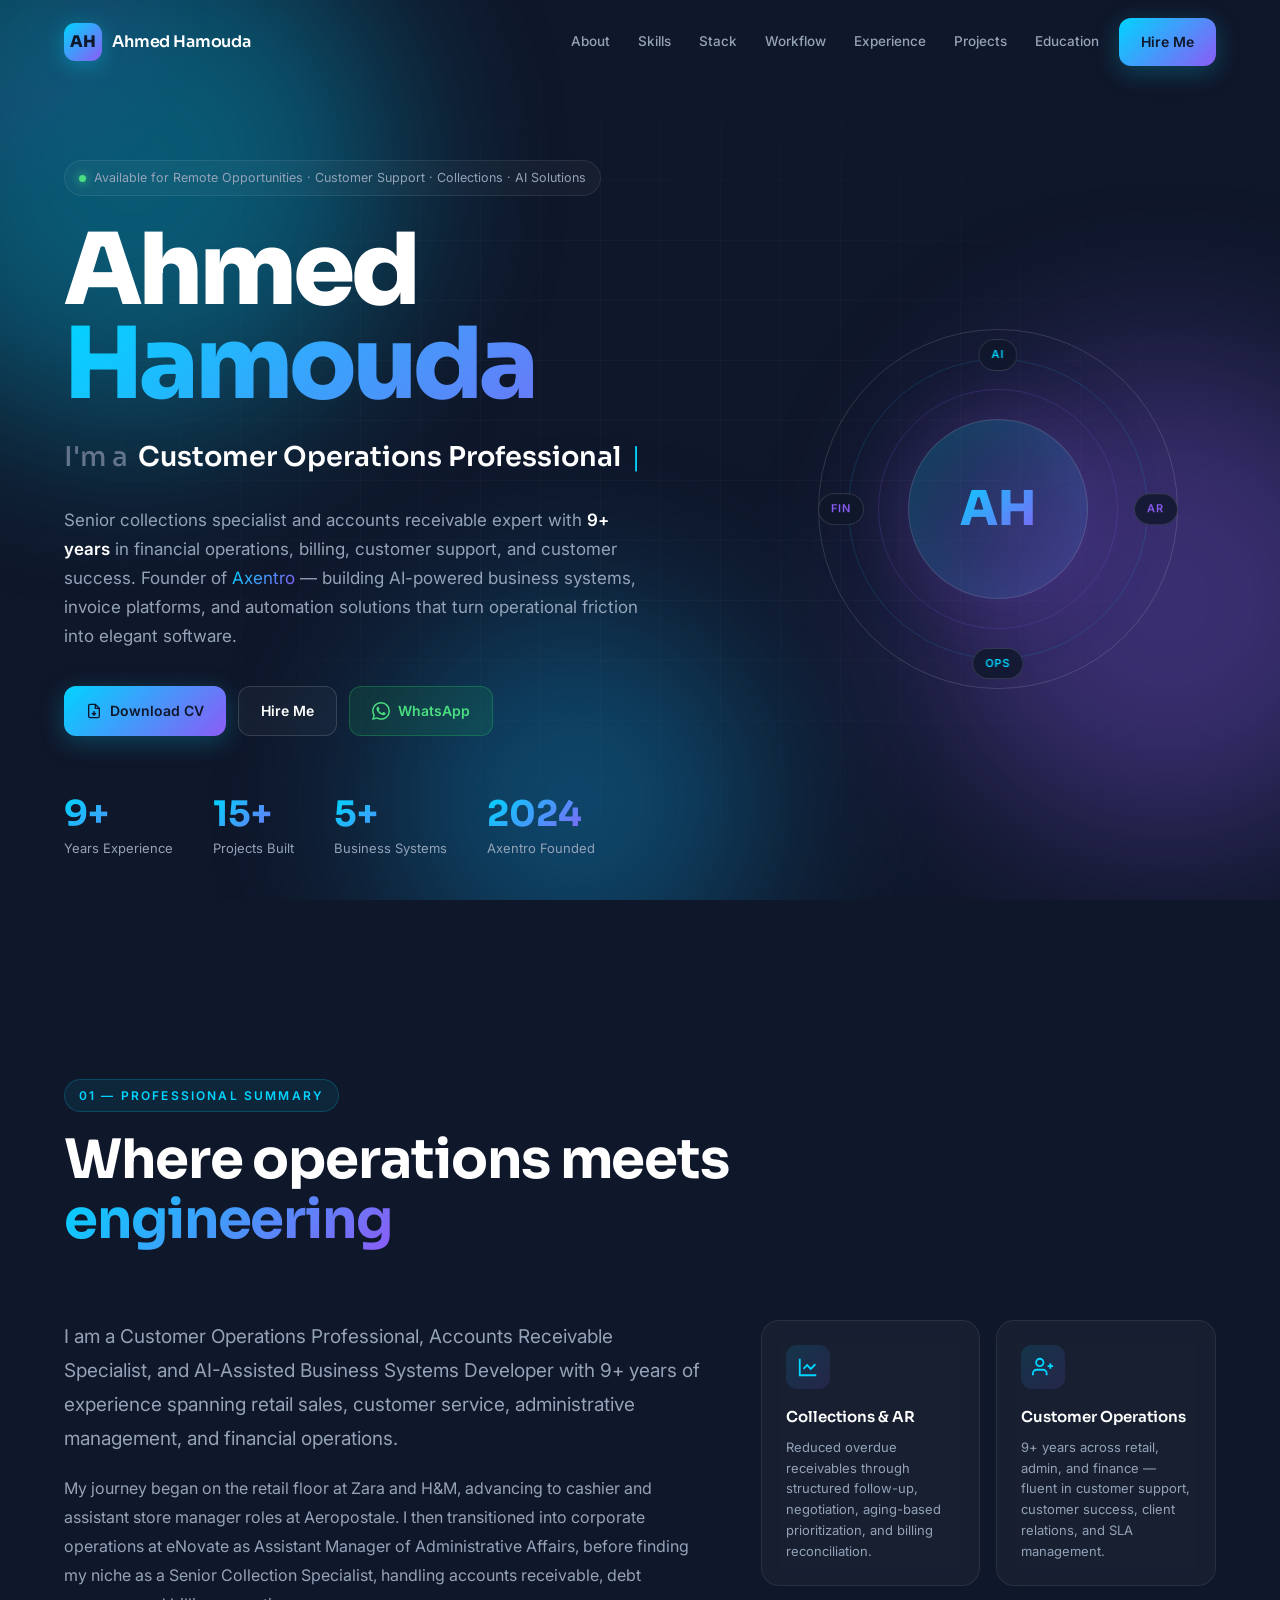
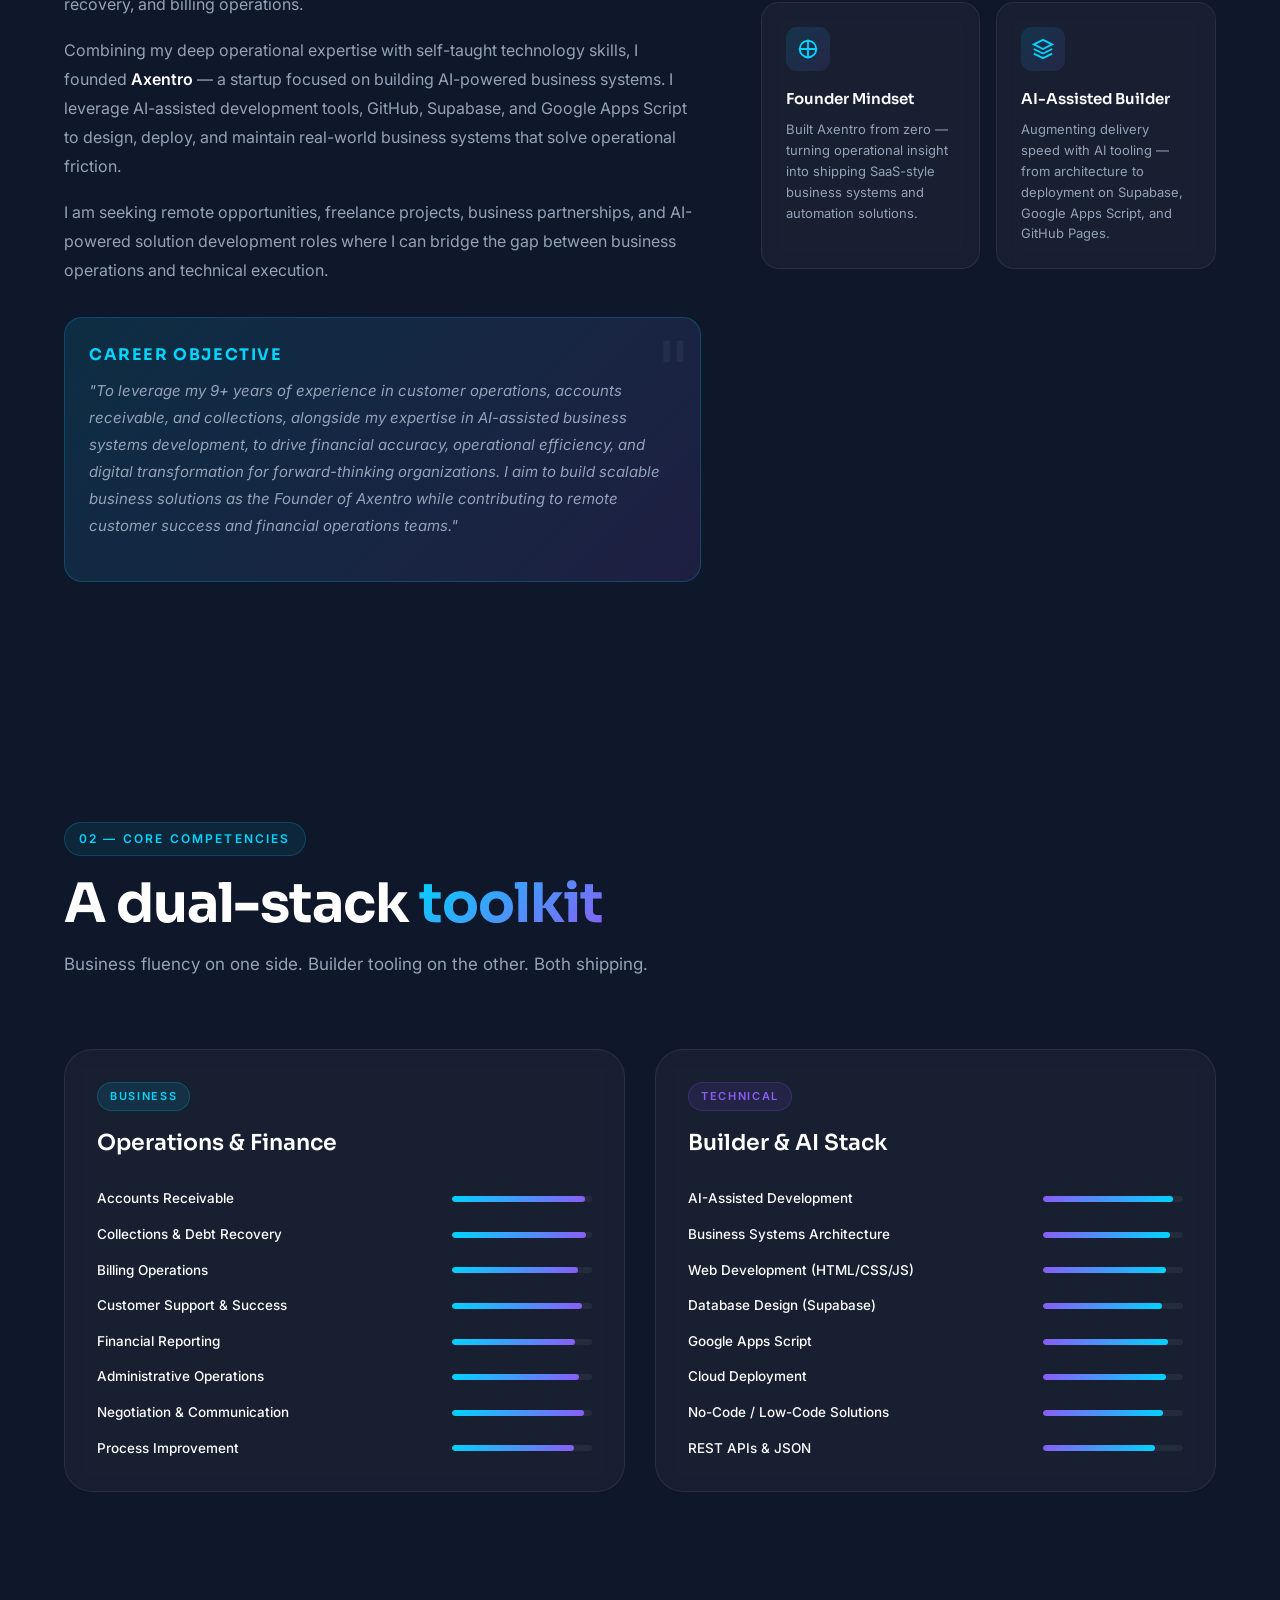
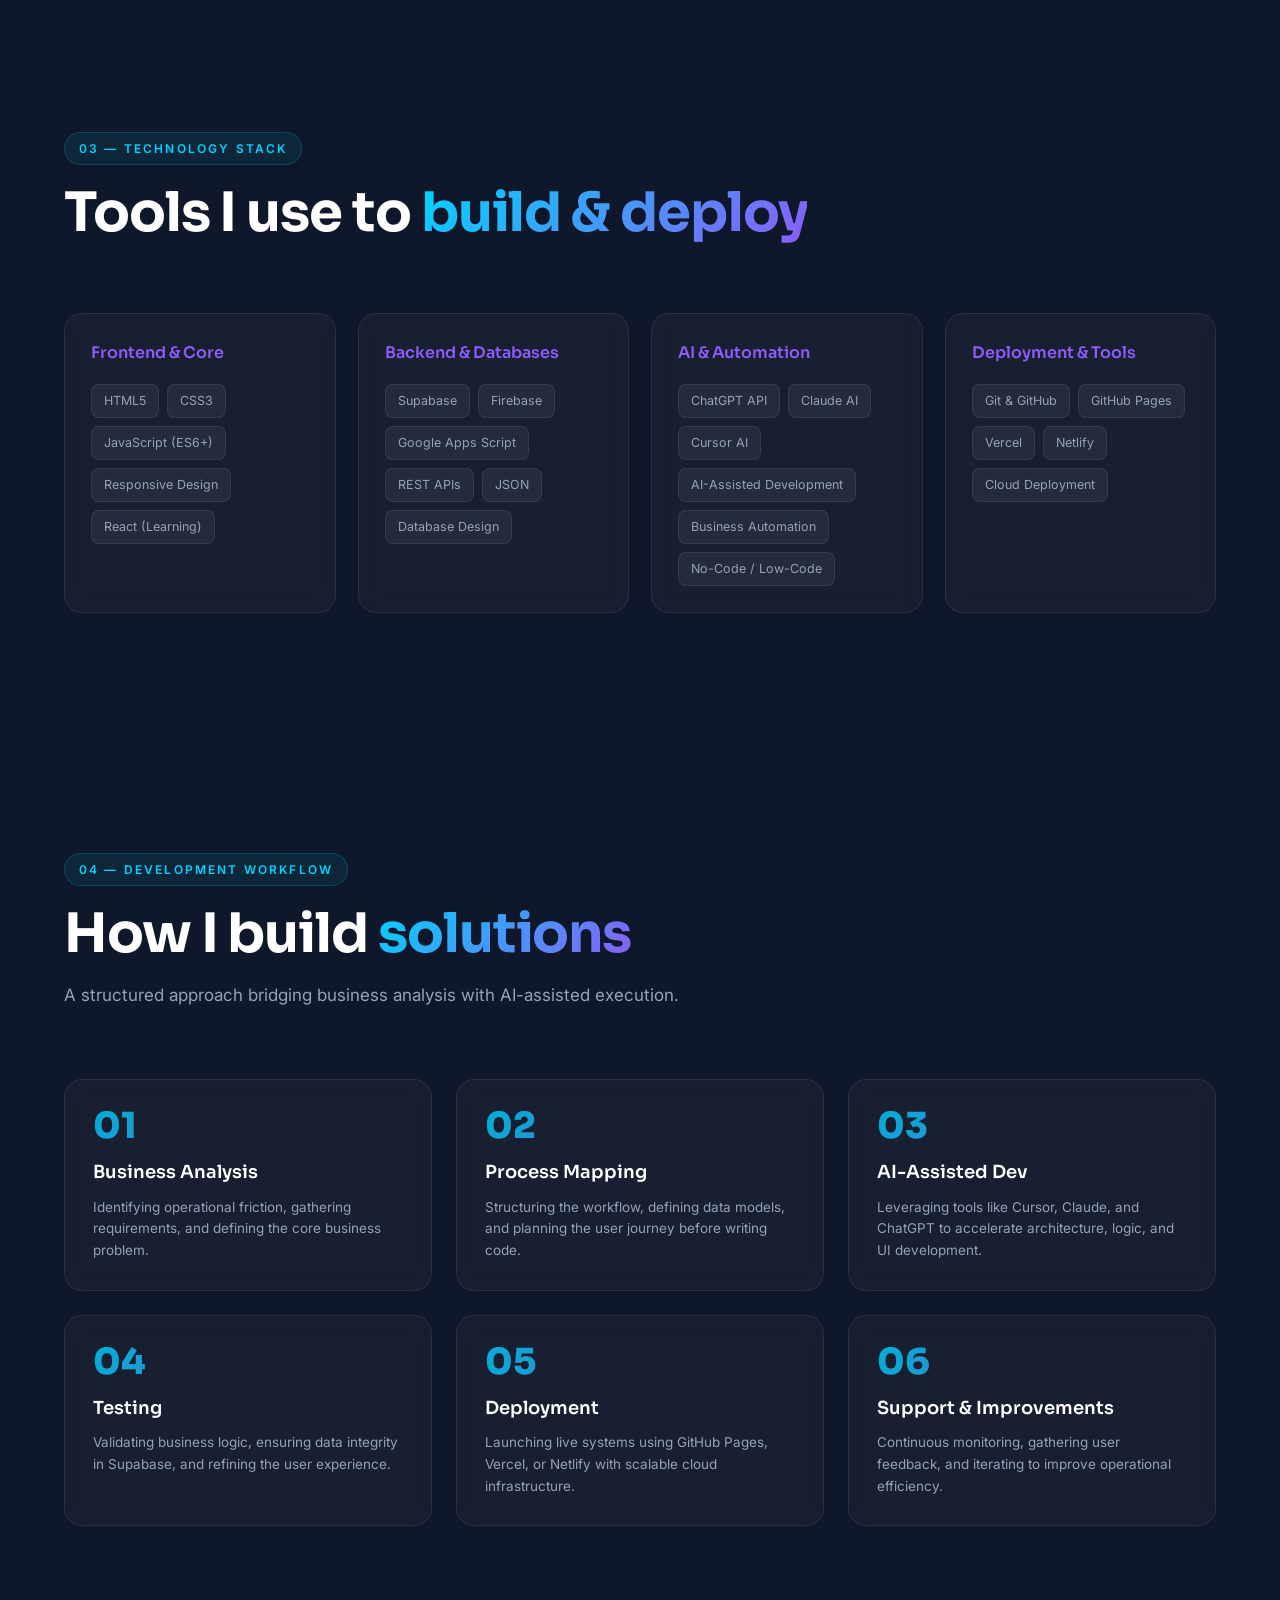
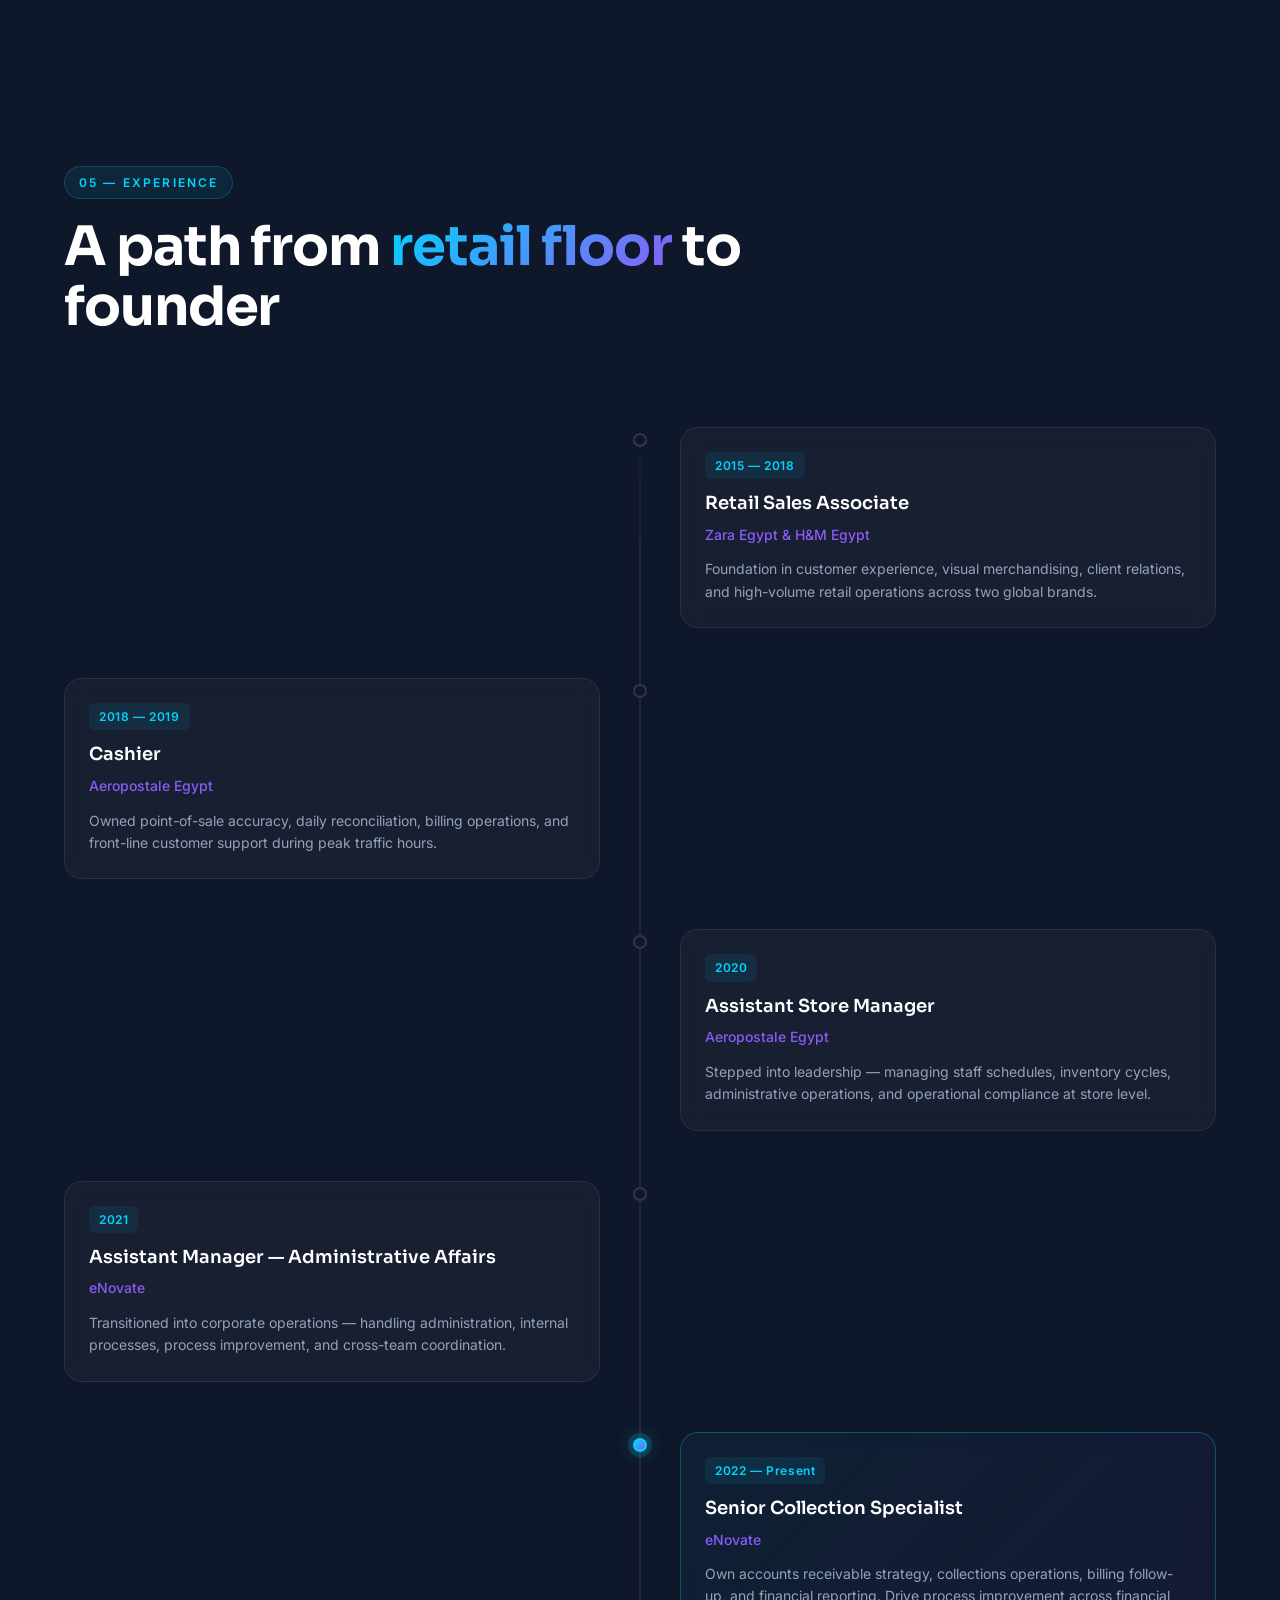
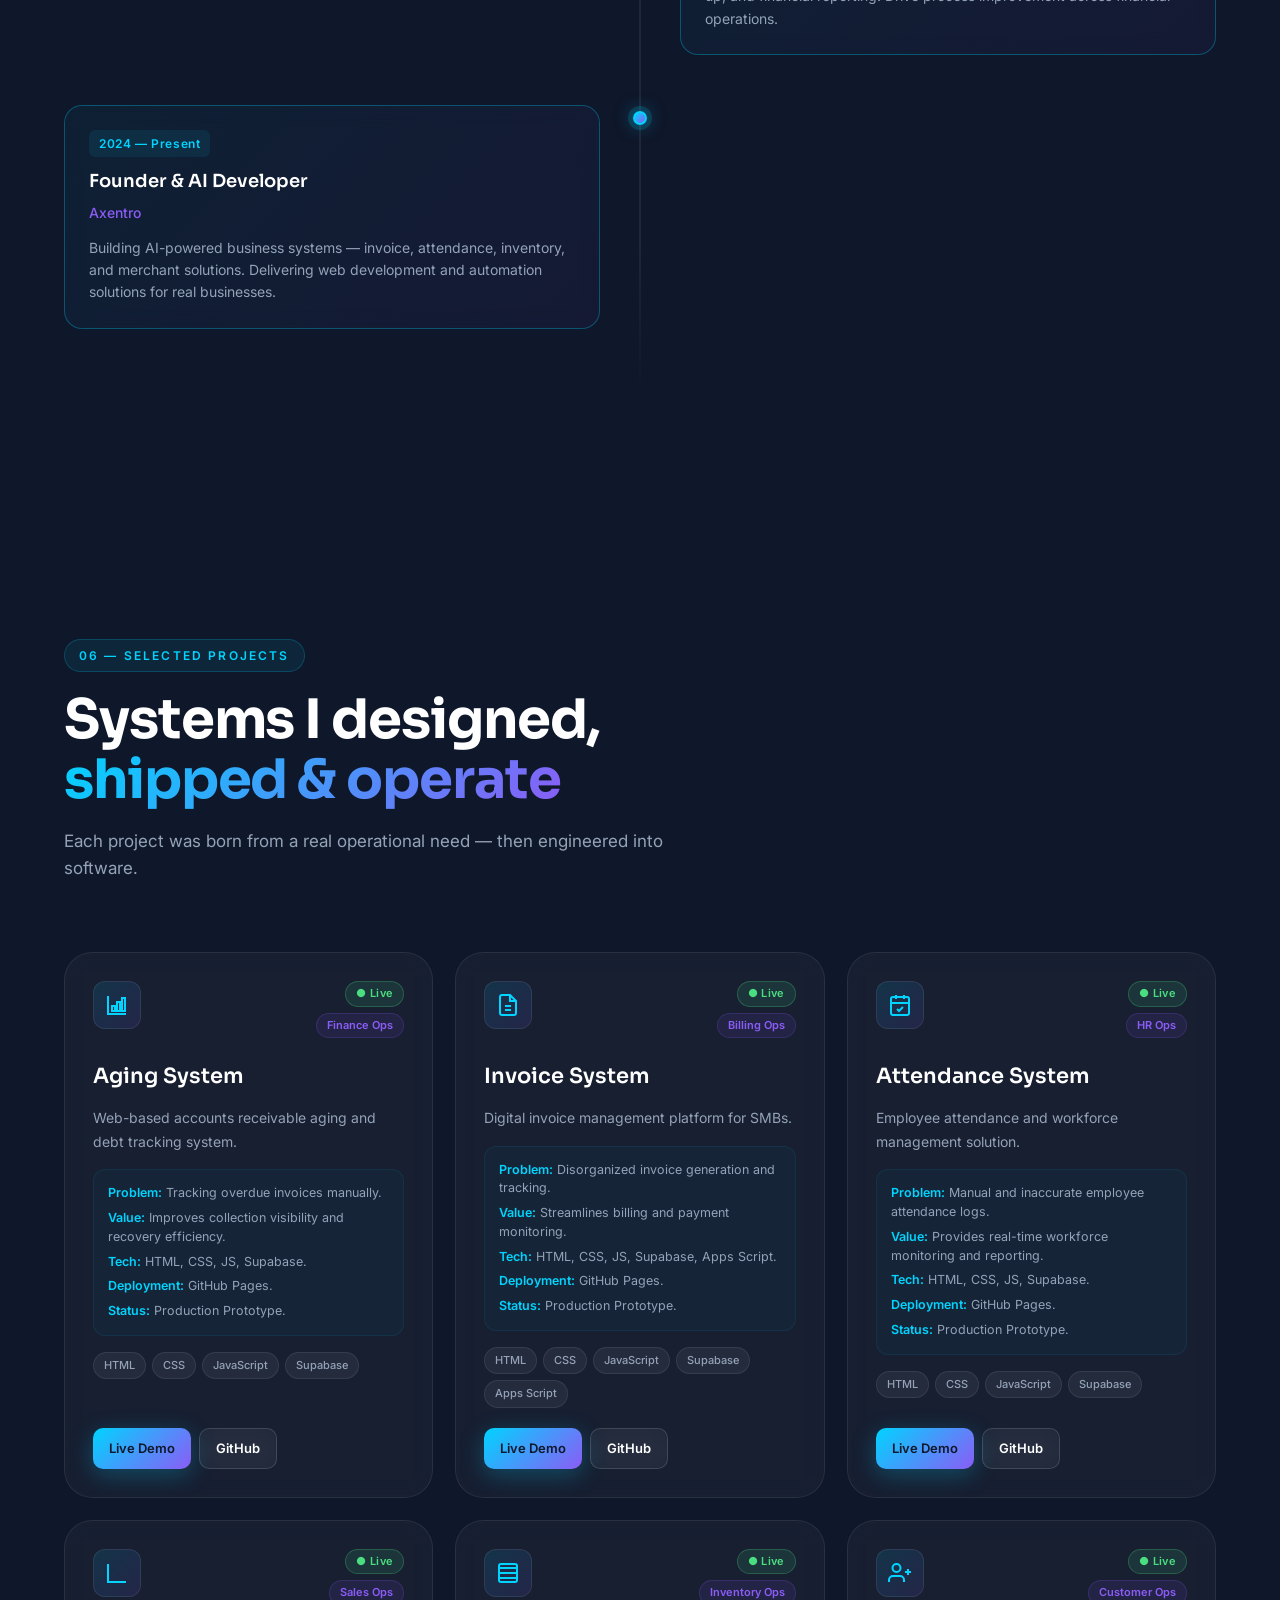
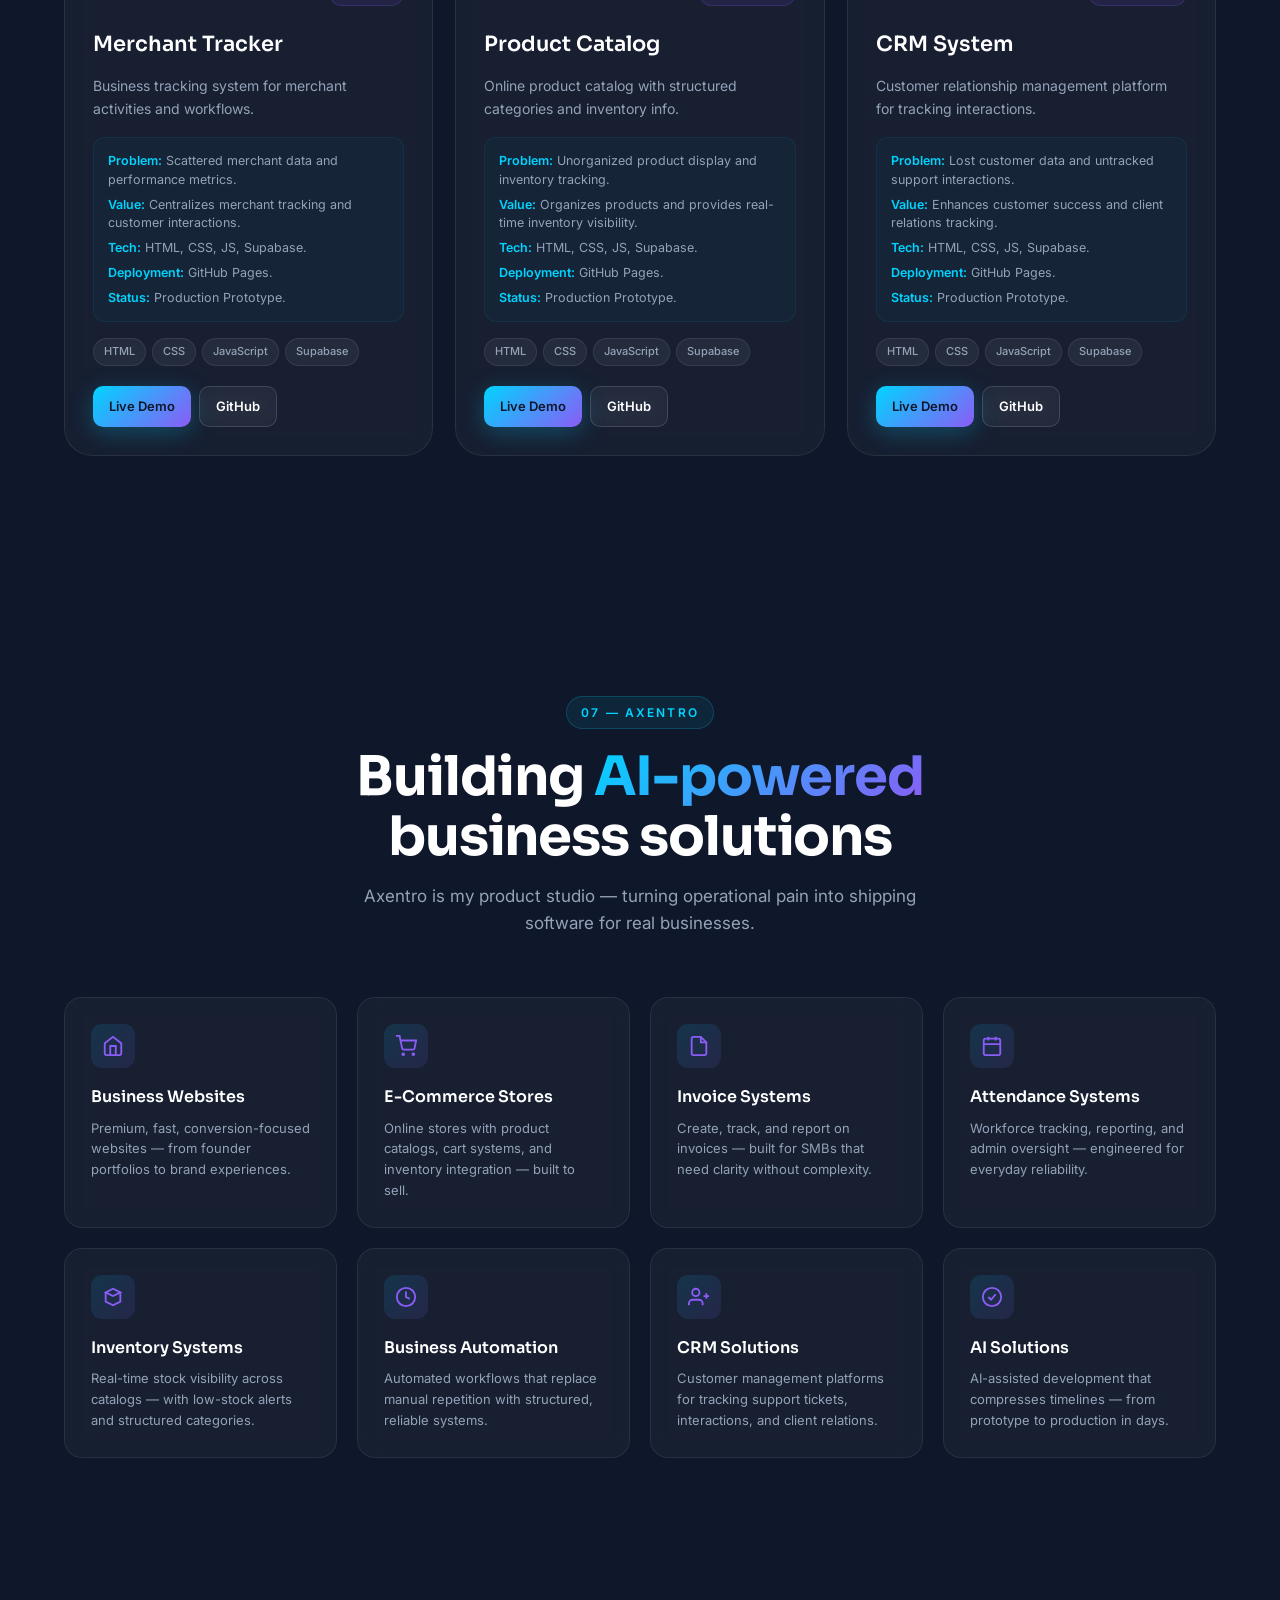
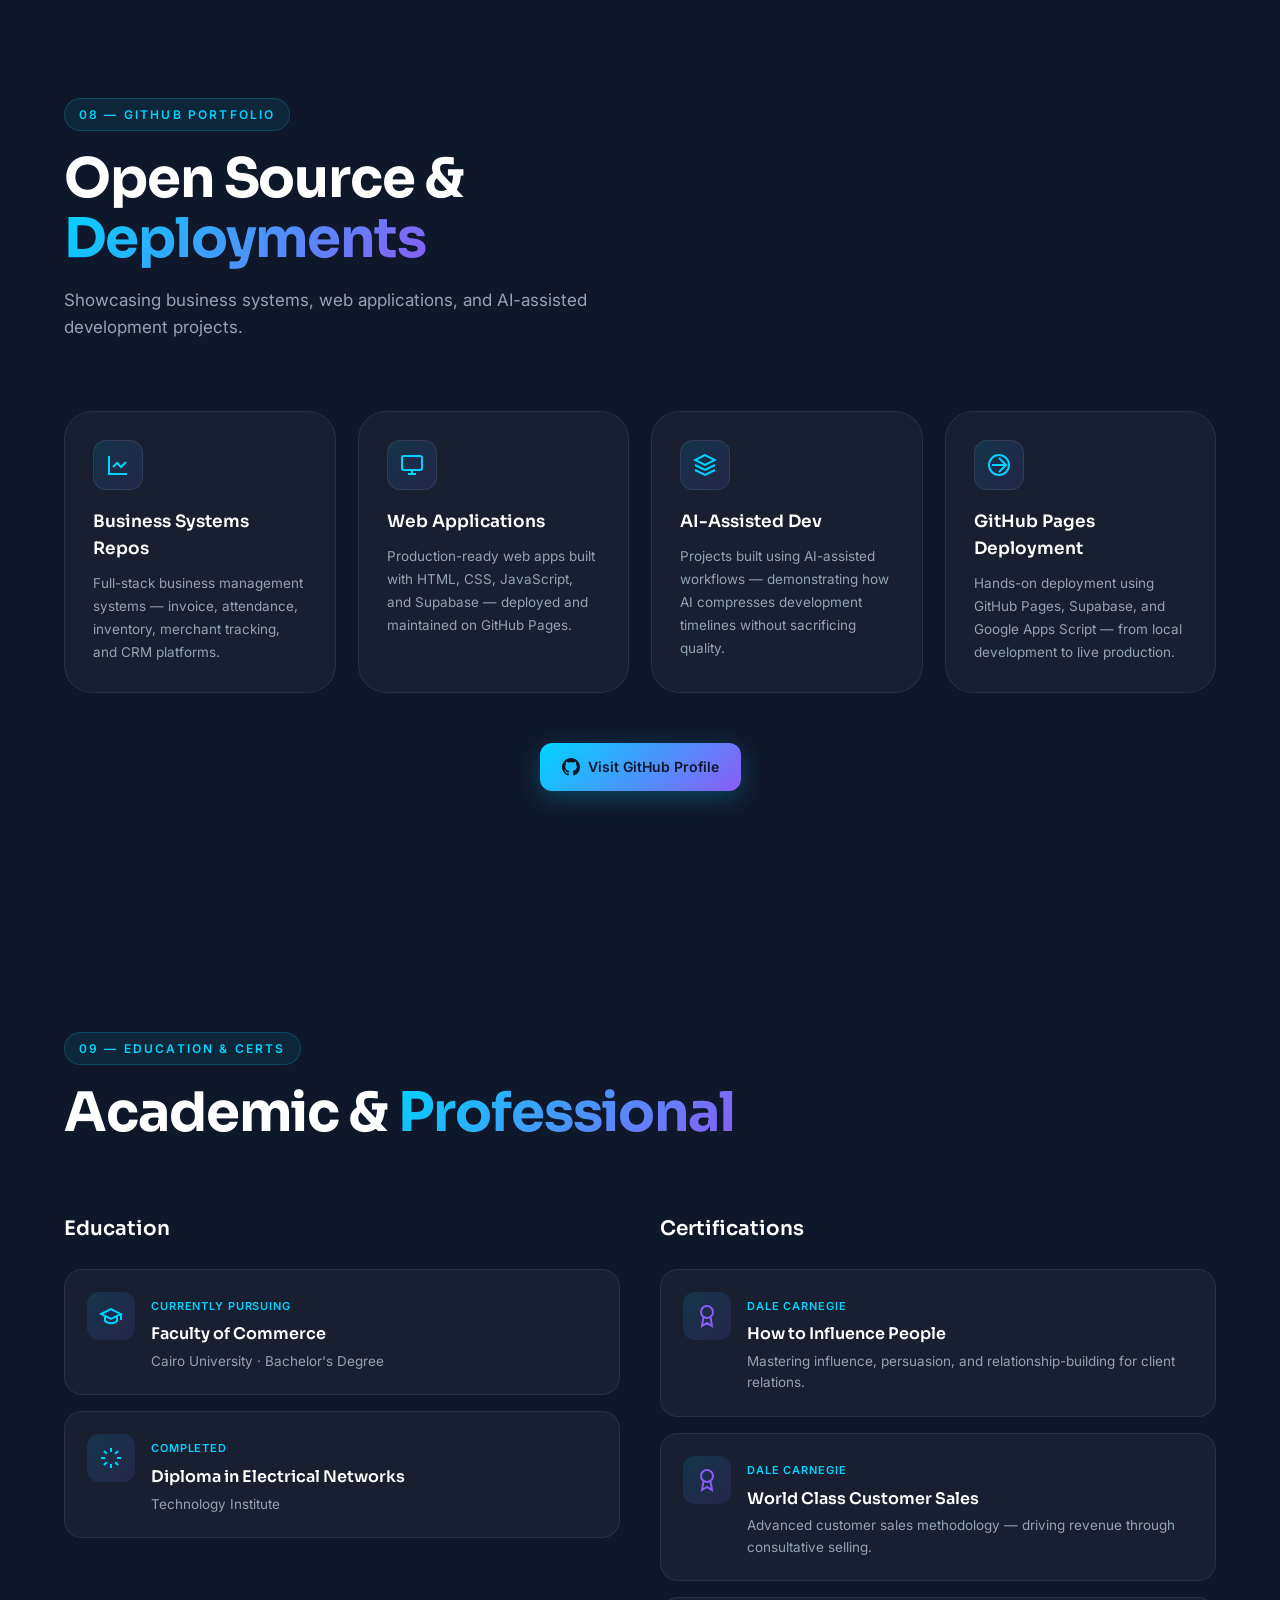
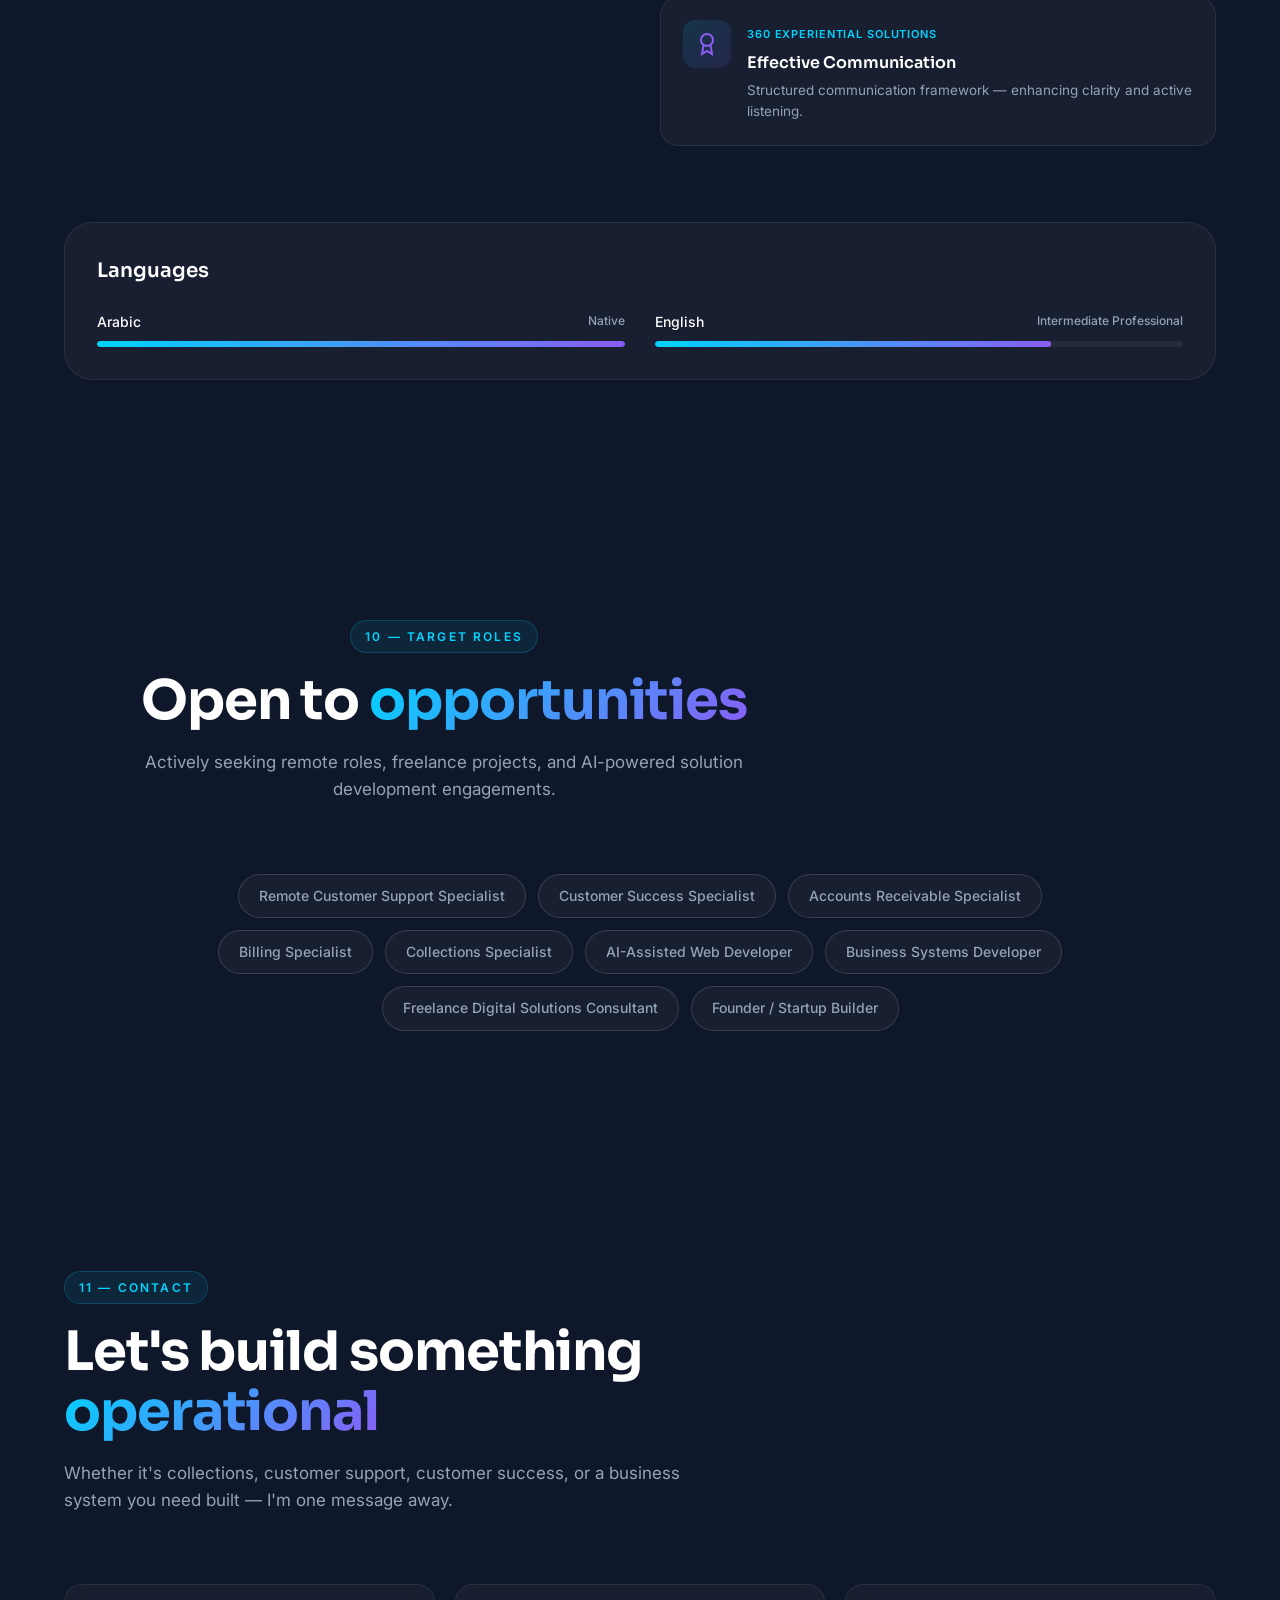
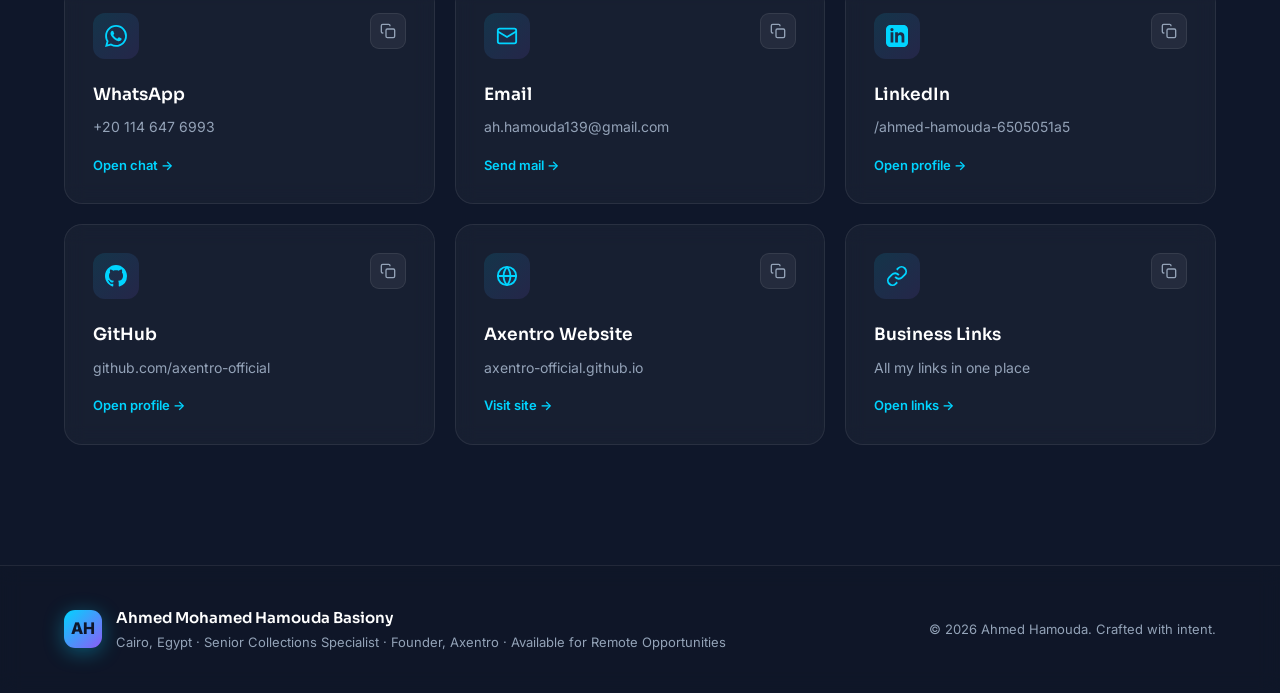
==== index.html @ e5639085 "Update founding year from 2025 to 2024" ====
<!DOCTYPE html>
<html lang="en">
<head>
  <meta charset="UTF-8" />
  <meta name="viewport" content="width=device-width, initial-scale=1.0" />
  <meta http-equiv="X-UA-Compatible" content="IE=edge" />

  <!-- Primary Meta Tags -->
  <title>Ahmed Hamouda — Senior Collections Specialist & AI Business Systems Developer | Founder of Axentro</title>
  <meta name="title" content="Ahmed Hamouda — Senior Collections Specialist & AI Business Systems Developer | Founder of Axentro" />
  <meta name="description" content="Ahmed Mohamed Hamouda Basiony — 9+ years in customer operations, accounts receivable, billing, and collections. Founder of Axentro. Building AI-assisted business systems, invoice platforms, and automation solutions. Available for remote opportunities." />
  <meta name="author" content="Ahmed Mohamed Hamouda Basiony" />
  <meta name="keywords" content="Senior Collections Specialist, Accounts Receivable Specialist, Customer Support, Customer Success, Billing Specialist, Financial Operations, Client Relations, Business Systems, Web Development, AI Solutions, Axentro, Cairo, Egypt, Remote, Ahmed Hamouda, Invoice System, Attendance System, AI-Assisted Development, Supabase, Google Apps Script, GitHub Pages" />
  <meta name="robots" content="index, follow, max-image-preview:large" />
  <meta name="theme-color" content="#0F172A" />
  <link rel="canonical" href="https://axentro-official.github.io/cv.axentro.net/" />

  <!-- Open Graph -->
  <meta property="og:type" content="website" />
  <meta property="og:url" content="https://axentro-official.github.io/cv.axentro.net/" />
  <meta property="og:title" content="Ahmed Hamouda — Senior Collections Specialist & AI Business Systems Developer" />
  <meta property="og:description" content="9+ years in collections, accounts receivable, billing, customer support, and customer success. Founder of Axentro — building AI-powered business systems, invoice platforms, and automation solutions." />
  <meta property="og:site_name" content="Ahmed Hamouda — Premium Digital Resume" />

  <!-- Twitter -->
  <meta name="twitter:card" content="summary_large_image" />
  <meta name="twitter:title" content="Ahmed Hamouda — Senior Collections Specialist & Founder of Axentro" />
  <meta name="twitter:description" content="Collections expert, accounts receivable specialist, customer success professional, and AI business systems developer. Available for remote opportunities." />

  <!-- Favicon -->
  <link rel="icon" href="data:image/svg+xml,<svg xmlns='http://www.w3.org/2000/svg' viewBox='0 0 100 100'><defs><linearGradient id='g' x1='0' y1='0' x2='1' y2='1'><stop offset='0' stop-color='%2300D4FF'/><stop offset='1' stop-color='%238B5CF6'/></linearGradient></defs><rect width='100' height='100' rx='22' fill='%230F172A'/><text x='50' y='68' font-family='Arial' font-size='52' font-weight='bold' text-anchor='middle' fill='url(%23g)'>AH</text></svg>" />

  <!-- Fonts -->
  <link rel="preconnect" href="https://fonts.googleapis.com" />
  <link rel="preconnect" href="https://fonts.gstatic.com" crossorigin />
  <link href="https://fonts.googleapis.com/css2?family=Sora:wght@300;400;500;600;700;800&family=Inter:wght@300;400;500;600;700&display=swap" rel="stylesheet" />

  <!-- Stylesheet -->
  <link rel="stylesheet" href="style.css" />

  <!-- Structured Data -->
  <script type="application/ld+json">
  {
    "@context": "https://schema.org",
    "@type": "Person",
    "name": "Ahmed Mohamed Hamouda Basiony",
    "jobTitle": "Senior Collections Specialist & AI-Assisted Business Systems Developer",
    "email": "mailto:ah.hamouda139@gmail.com",
    "telephone": "+201146476993",
    "address": { "@type": "PostalAddress", "addressLocality": "Cairo", "addressCountry": "Egypt" },
    "url": "https://axentro-official.github.io/cv.axentro.net/",
    "sameAs": [
      "https://www.linkedin.com/in/ahmed-hamouda-6505051a5",
      "https://github.com/axentro-official",
      "https://axentro-official.github.io/axentro-website/index.html"
    ],
    "worksFor": { "@type": "Organization", "name": "eNovate" },
    "founder": { "@type": "Organization", "name": "Axentro", "url": "https://axentro-official.github.io/axentro-website/index.html" },
    "knowsAbout": ["Accounts Receivable", "Collections", "Customer Support", "Customer Success", "Billing", "Financial Operations", "Client Relations", "Business Systems", "Web Development", "AI Solutions", "Process Improvement", "Administrative Operations", "AI-Assisted Development", "Supabase", "Google Apps Script", "GitHub Pages"]
  }
  </script>
</head>
<body>

  <!-- ===== LOADING SCREEN ===== -->
  <div class="loader" id="loader" aria-hidden="true">
    <div class="loader__inner">
      <div class="loader__logo"><span>A</span><span>H</span></div>
      <div class="loader__bar"><div class="loader__progress" id="loaderProgress"></div></div>
      <div class="loader__text">Loading Professional Profile</div>
    </div>
  </div>

  <!-- ===== SCROLL PROGRESS ===== -->
  <div class="scroll-progress" id="scrollProgress" aria-hidden="true"></div>

  <!-- ===== CURSOR GLOW ===== -->
  <div class="cursor-glow" id="cursorGlow" aria-hidden="true"></div>

  <!-- ===== BACKGROUND ===== -->
  <div class="bg-blobs" aria-hidden="true">
    <div class="blob blob--blue"></div>
    <div class="blob blob--purple"></div>
    <div class="blob blob--cyan"></div>
  </div>
  <div class="grid-overlay" aria-hidden="true"></div>

  <!-- ===== HEADER ===== -->
  <header class="header" id="header">
    <div class="container header__inner">
      <a href="#home" class="logo" aria-label="Ahmed Hamouda Home">
        <span class="logo__mark">AH</span>
        <span class="logo__text">Ahmed Hamouda</span>
      </a>

      <div class="nav-dropdown" id="navDropdown">
        <nav class="nav" id="nav" aria-label="Primary navigation">
          <a href="#about" class="nav__link">About</a>
          <a href="#skills" class="nav__link">Skills</a>
          <a href="#stack" class="nav__link">Stack</a>
          <a href="#workflow" class="nav__link">Workflow</a>
          <a href="#experience" class="nav__link">Experience</a>
          <a href="#projects" class="nav__link">Projects</a>
          <a href="#education" class="nav__link">Education</a>
          <a href="#contact" class="btn btn--primary magnetic nav__hire">Hire Me</a>
        </nav>
      </div>

      <button class="menu-toggle" id="menuToggle" aria-label="Toggle menu" aria-expanded="false">
        <span></span><span></span><span></span>
      </button>
    </div>
  </header>

  <main>

    <!-- ===== HERO ===== -->
    <section class="hero" id="home">
      <div class="container hero__inner">
        <div class="hero__content">
          <div class="hero__badge reveal">
            <span class="hero__badge-dot"></span>
            Available for Remote Opportunities · Customer Support · Collections · AI Solutions
          </div>

          <h1 class="hero__title reveal">
            <span class="hero__title-line">Ahmed</span>
            <span class="hero__title-line hero__title-line--accent">Hamouda</span>
          </h1>

          <div class="hero__typing reveal">
            <span class="hero__typing-prefix">I'm a</span>
            <span class="hero__typing-text" id="typingText"></span>
            <span class="hero__typing-cursor">|</span>
          </div>

          <p class="hero__desc reveal">
            Senior collections specialist and accounts receivable expert with <strong>9+ years</strong> in financial operations, billing, customer support, and customer success. Founder of <span class="text-gradient">Axentro</span> — building AI-powered business systems, invoice platforms, and automation solutions that turn operational friction into elegant software.
          </p>

          <div class="hero__actions reveal">
            <a href="cv/Ahmed_Hamouda_CV.pdf" download="Ahmed_Hamouda_CV.pdf" class="btn btn--primary magnetic" id="downloadCvBtn">
              <svg width="16" height="16" viewBox="0 0 24 24" fill="none" stroke="currentColor" stroke-width="2"><path d="M14 2H6a2 2 0 00-2 2v16a2 2 0 002 2h12a2 2 0 002-2V8z"/><path d="M14 2v6h6M9 15l3 3 3-3M12 12v6"/></svg>
              <span>Download CV</span>
            </a>
            <a href="#contact" class="btn btn--ghost magnetic">
              <span>Hire Me</span>
            </a>
            <a href="https://wa.me/201146476993" target="_blank" rel="noopener" class="btn btn--whatsapp magnetic">
              <svg width="18" height="18" viewBox="0 0 24 24" fill="currentColor"><path d="M17.472 14.382c-.297-.149-1.758-.867-2.03-.967-.273-.099-.471-.148-.67.15-.197.297-.767.966-.94 1.164-.173.199-.347.223-.644.075-.297-.15-1.255-.463-2.39-1.475-.883-.788-1.48-1.761-1.653-2.059-.173-.297-.018-.458.13-.606.134-.133.298-.347.446-.52.149-.174.198-.298.298-.497.099-.198.05-.371-.025-.52-.075-.149-.669-1.612-.916-2.207-.242-.579-.487-.5-.669-.51l-.57-.01c-.198 0-.52.074-.792.372-.272.297-1.04 1.016-1.04 2.479 0 1.462 1.065 2.875 1.213 3.074.149.198 2.096 3.2 5.077 4.487.709.306 1.262.489 1.694.625.712.227 1.36.195 1.872.118.571-.085 1.758-.719 2.006-1.413.248-.694.248-1.289.173-1.413-.074-.124-.272-.198-.57-.347m-5.421 7.403h-.004a9.87 9.87 0 01-5.031-1.378l-.361-.214-3.741.982.998-3.648-.235-.374a9.86 9.86 0 01-1.51-5.26c.001-5.45 4.436-9.884 9.888-9.884 2.64 0 5.122 1.03 6.988 2.898a9.825 9.825 0 012.893 6.994c-.003 5.45-4.437 9.884-9.885 9.884m8.413-18.297A11.815 11.815 0 0012.05 0C5.495 0 .16 5.335.157 11.892c0 2.096.547 4.142 1.588 5.945L.057 24l6.305-1.654a11.882 11.882 0 005.683 1.448h.005c6.554 0 11.89-5.335 11.893-11.893a11.821 11.821 0 00-3.48-8.413Z"/></svg>
              <span>WhatsApp</span>
            </a>
          </div>

          <div class="hero__stats reveal">
            <div class="hero__stat">
              <div class="hero__stat-num" data-count="9" data-suffix="+">0</div>
              <div class="hero__stat-label">Years Experience</div>
            </div>
            <div class="hero__stat">
              <div class="hero__stat-num" data-count="15" data-suffix="+">0</div>
              <div class="hero__stat-label">Projects Built</div>
            </div>
            <div class="hero__stat">
              <div class="hero__stat-num" data-count="5" data-suffix="+">0</div>
              <div class="hero__stat-label">Business Systems</div>
            </div>
            <div class="hero__stat">
              <div class="hero__stat-num hero__stat-num--plain">2024</div>
              <div class="hero__stat-label">Axentro Founded</div>
            </div>
          </div>
        </div>

        <div class="hero__visual reveal">
          <div class="hero__orb">
            <div class="hero__orb-ring hero__orb-ring--1"></div>
            <div class="hero__orb-ring hero__orb-ring--2"></div>
            <div class="hero__orb-ring hero__orb-ring--3"></div>
            <div class="hero__orb-core"><span>AH</span></div>
            <div class="hero__orb-chip hero__orb-chip--1">AI</div>
            <div class="hero__orb-chip hero__orb-chip--2">AR</div>
            <div class="hero__orb-chip hero__orb-chip--3">OPS</div>
            <div class="hero__orb-chip hero__orb-chip--4">FIN</div>
          </div>
        </div>
      </div>
    </section>

    <!-- ===== ABOUT / SUMMARY / OBJECTIVE ===== -->
    <section class="section about" id="about">
      <div class="container">
        <div class="section__head reveal">
          <span class="section__tag">01 — Professional Summary</span>
          <h2 class="section__title">Where operations meets <span class="text-gradient">engineering</span></h2>
        </div>

        <div class="about__grid">
          <div class="about__copy reveal">
            <p class="about__lead">
              I am a Customer Operations Professional, Accounts Receivable Specialist, and AI-Assisted Business Systems Developer with 9+ years of experience spanning retail sales, customer service, administrative management, and financial operations.
            </p>
            <p>
              My journey began on the retail floor at Zara and H&M, advancing to cashier and assistant store manager roles at Aeropostale. I then transitioned into corporate operations at eNovate as Assistant Manager of Administrative Affairs, before finding my niche as a Senior Collection Specialist, handling accounts receivable, debt recovery, and billing operations.
            </p>
            <p>
              Combining my deep operational expertise with self-taught technology skills, I founded <strong>Axentro</strong> — a startup focused on building AI-powered business systems. I leverage AI-assisted development tools, GitHub, Supabase, and Google Apps Script to design, deploy, and maintain real-world business systems that solve operational friction.
            </p>
            <p>
              I am seeking remote opportunities, freelance projects, business partnerships, and AI-powered solution development roles where I can bridge the gap between business operations and technical execution.
            </p>
            
            <div class="objective-card reveal">
              <h3 class="objective-title">Career Objective</h3>
              <p class="objective-text">
                "To leverage my 9+ years of experience in customer operations, accounts receivable, and collections, alongside my expertise in AI-assisted business systems development, to drive financial accuracy, operational efficiency, and digital transformation for forward-thinking organizations. I aim to build scalable business solutions as the Founder of Axentro while contributing to remote customer success and financial operations teams."
              </p>
            </div>
          </div>

          <div class="about__cards">
            <div class="about__card reveal">
              <div class="about__card-icon">
                <svg width="22" height="22" viewBox="0 0 24 24" fill="none" stroke="currentColor" stroke-width="2"><path d="M3 3v18h18"/><path d="M7 14l4-4 4 4 5-5"/></svg>
              </div>
              <h3>Collections &amp; AR</h3>
              <p>Reduced overdue receivables through structured follow-up, negotiation, aging-based prioritization, and billing reconciliation.</p>
            </div>
            <div class="about__card reveal">
              <div class="about__card-icon">
                <svg width="22" height="22" viewBox="0 0 24 24" fill="none" stroke="currentColor" stroke-width="2"><path d="M16 21v-2a4 4 0 00-4-4H5a4 4 0 00-4 4v2"/><circle cx="8.5" cy="7" r="4"/><path d="M20 8v6M23 11h-6"/></svg>
              </div>
              <h3>Customer Operations</h3>
              <p>9+ years across retail, admin, and finance — fluent in customer support, customer success, client relations, and SLA management.</p>
            </div>
            <div class="about__card reveal">
              <div class="about__card-icon">
                <svg width="22" height="22" viewBox="0 0 24 24" fill="none" stroke="currentColor" stroke-width="2"><path d="M12 2v20M2 12h20"/><circle cx="12" cy="12" r="9"/></svg>
              </div>
              <h3>Founder Mindset</h3>
              <p>Built Axentro from zero — turning operational insight into shipping SaaS-style business systems and automation solutions.</p>
            </div>
            <div class="about__card reveal">
              <div class="about__card-icon">
                <svg width="22" height="22" viewBox="0 0 24 24" fill="none" stroke="currentColor" stroke-width="2"><path d="M12 2L2 7l10 5 10-5-10-5z"/><path d="M2 17l10 5 10-5M2 12l10 5 10-5"/></svg>
              </div>
              <h3>AI-Assisted Builder</h3>
              <p>Augmenting delivery speed with AI tooling — from architecture to deployment on Supabase, Google Apps Script, and GitHub Pages.</p>
            </div>
          </div>
        </div>
      </div>
    </section>

    <!-- ===== CORE COMPETENCIES & SKILLS ===== -->
    <section class="section skills" id="skills">
      <div class="container">
        <div class="section__head reveal">
          <span class="section__tag">02 — Core Competencies</span>
          <h2 class="section__title">A dual-stack <span class="text-gradient">toolkit</span></h2>
          <p class="section__sub">Business fluency on one side. Builder tooling on the other. Both shipping.</p>
        </div>

        <div class="skills__grid">
          <div class="skills__col reveal">
            <div class="skills__col-head">
              <span class="skills__col-tag">Business</span>
              <h3>Operations &amp; Finance</h3>
            </div>
            <div class="skills__list">
              <div class="skill"><span>Accounts Receivable</span><div class="skill__bar"><div class="skill__fill" data-level="95"></div></div></div>
              <div class="skill"><span>Collections &amp; Debt Recovery</span><div class="skill__bar"><div class="skill__fill" data-level="96"></div></div></div>
              <div class="skill"><span>Billing Operations</span><div class="skill__bar"><div class="skill__fill" data-level="90"></div></div></div>
              <div class="skill"><span>Customer Support &amp; Success</span><div class="skill__bar"><div class="skill__fill" data-level="93"></div></div></div>
              <div class="skill"><span>Financial Reporting</span><div class="skill__bar"><div class="skill__fill" data-level="88"></div></div></div>
              <div class="skill"><span>Administrative Operations</span><div class="skill__bar"><div class="skill__fill" data-level="91"></div></div></div>
              <div class="skill"><span>Negotiation &amp; Communication</span><div class="skill__bar"><div class="skill__fill" data-level="94"></div></div></div>
              <div class="skill"><span>Process Improvement</span><div class="skill__bar"><div class="skill__fill" data-level="87"></div></div></div>
            </div>
          </div>

          <div class="skills__col reveal">
            <div class="skills__col-head">
              <span class="skills__col-tag skills__col-tag--purple">Technical</span>
              <h3>Builder &amp; AI Stack</h3>
            </div>
            <div class="skills__list">
              <div class="skill"><span>AI-Assisted Development</span><div class="skill__bar"><div class="skill__fill skill__fill--purple" data-level="93"></div></div></div>
              <div class="skill"><span>Business Systems Architecture</span><div class="skill__bar"><div class="skill__fill skill__fill--purple" data-level="91"></div></div></div>
              <div class="skill"><span>Web Development (HTML/CSS/JS)</span><div class="skill__bar"><div class="skill__fill skill__fill--purple" data-level="88"></div></div></div>
              <div class="skill"><span>Database Design (Supabase)</span><div class="skill__bar"><div class="skill__fill skill__fill--purple" data-level="85"></div></div></div>
              <div class="skill"><span>Google Apps Script</span><div class="skill__bar"><div class="skill__fill skill__fill--purple" data-level="89"></div></div></div>
              <div class="skill"><span>Cloud Deployment</span><div class="skill__bar"><div class="skill__fill skill__fill--purple" data-level="88"></div></div></div>
              <div class="skill"><span>No-Code / Low-Code Solutions</span><div class="skill__bar"><div class="skill__fill skill__fill--purple" data-level="86"></div></div></div>
              <div class="skill"><span>REST APIs &amp; JSON</span><div class="skill__bar"><div class="skill__fill skill__fill--purple" data-level="80"></div></div></div>
            </div>
          </div>
        </div>
      </div>
    </section>

    <!-- ===== TECH STACK ===== -->
    <section class="section stack" id="stack">
      <div class="container">
        <div class="section__head reveal">
          <span class="section__tag">03 — Technology Stack</span>
          <h2 class="section__title">Tools I use to <span class="text-gradient">build &amp; deploy</span></h2>
        </div>

        <div class="stack__grid">
          <div class="stack__category reveal">
            <h3>Frontend &amp; Core</h3>
            <div class="stack__items">
              <div class="stack__chip">HTML5</div>
              <div class="stack__chip">CSS3</div>
              <div class="stack__chip">JavaScript (ES6+)</div>
              <div class="stack__chip">Responsive Design</div>
              <div class="stack__chip">React (Learning)</div>
            </div>
          </div>
          <div class="stack__category reveal">
            <h3>Backend &amp; Databases</h3>
            <div class="stack__items">
              <div class="stack__chip">Supabase</div>
              <div class="stack__chip">Firebase</div>
              <div class="stack__chip">Google Apps Script</div>
              <div class="stack__chip">REST APIs</div>
              <div class="stack__chip">JSON</div>
              <div class="stack__chip">Database Design</div>
            </div>
          </div>
          <div class="stack__category reveal">
            <h3>AI &amp; Automation</h3>
            <div class="stack__items">
              <div class="stack__chip">ChatGPT API</div>
              <div class="stack__chip">Claude AI</div>
              <div class="stack__chip">Cursor AI</div>
              <div class="stack__chip">AI-Assisted Development</div>
              <div class="stack__chip">Business Automation</div>
              <div class="stack__chip">No-Code / Low-Code</div>
            </div>
          </div>
          <div class="stack__category reveal">
            <h3>Deployment &amp; Tools</h3>
            <div class="stack__items">
              <div class="stack__chip">Git &amp; GitHub</div>
              <div class="stack__chip">GitHub Pages</div>
              <div class="stack__chip">Vercel</div>
              <div class="stack__chip">Netlify</div>
              <div class="stack__chip">Cloud Deployment</div>
            </div>
          </div>
        </div>
      </div>
    </section>

    <!-- ===== DEVELOPMENT WORKFLOW ===== -->
    <section class="section workflow" id="workflow">
      <div class="container">
        <div class="section__head reveal">
          <span class="section__tag">04 — Development Workflow</span>
          <h2 class="section__title">How I build <span class="text-gradient">solutions</span></h2>
          <p class="section__sub">A structured approach bridging business analysis with AI-assisted execution.</p>
        </div>

        <div class="workflow__steps">
          <div class="workflow__step reveal">
            <div class="workflow__num">01</div>
            <h3>Business Analysis</h3>
            <p>Identifying operational friction, gathering requirements, and defining the core business problem.</p>
          </div>
          <div class="workflow__step reveal">
            <div class="workflow__num">02</div>
            <h3>Process Mapping</h3>
            <p>Structuring the workflow, defining data models, and planning the user journey before writing code.</p>
          </div>
          <div class="workflow__step reveal">
            <div class="workflow__num">03</div>
            <h3>AI-Assisted Dev</h3>
            <p>Leveraging tools like Cursor, Claude, and ChatGPT to accelerate architecture, logic, and UI development.</p>
          </div>
          <div class="workflow__step reveal">
            <div class="workflow__num">04</div>
            <h3>Testing</h3>
            <p>Validating business logic, ensuring data integrity in Supabase, and refining the user experience.</p>
          </div>
          <div class="workflow__step reveal">
            <div class="workflow__num">05</div>
            <h3>Deployment</h3>
            <p>Launching live systems using GitHub Pages, Vercel, or Netlify with scalable cloud infrastructure.</p>
          </div>
          <div class="workflow__step reveal">
            <div class="workflow__num">06</div>
            <h3>Support &amp; Improvements</h3>
            <p>Continuous monitoring, gathering user feedback, and iterating to improve operational efficiency.</p>
          </div>
        </div>
      </div>
    </section>

    <!-- ===== EXPERIENCE TIMELINE ===== -->
    <section class="section experience" id="experience">
      <div class="container">
        <div class="section__head reveal">
          <span class="section__tag">05 — Experience</span>
          <h2 class="section__title">A path from <span class="text-gradient">retail floor</span> to founder</h2>
        </div>

        <div class="timeline">
          <div class="timeline__line"></div>
          <div class="timeline__item reveal"><div class="timeline__dot"></div><div class="timeline__card"><span class="timeline__date">2015 — 2018</span><h3 class="timeline__role">Retail Sales Associate</h3><span class="timeline__company">Zara Egypt &amp; H&amp;M Egypt</span><p>Foundation in customer experience, visual merchandising, client relations, and high-volume retail operations across two global brands.</p></div></div>
          <div class="timeline__item reveal"><div class="timeline__dot"></div><div class="timeline__card"><span class="timeline__date">2018 — 2019</span><h3 class="timeline__role">Cashier</h3><span class="timeline__company">Aeropostale Egypt</span><p>Owned point-of-sale accuracy, daily reconciliation, billing operations, and front-line customer support during peak traffic hours.</p></div></div>
          <div class="timeline__item reveal"><div class="timeline__dot"></div><div class="timeline__card"><span class="timeline__date">2020</span><h3 class="timeline__role">Assistant Store Manager</h3><span class="timeline__company">Aeropostale Egypt</span><p>Stepped into leadership — managing staff schedules, inventory cycles, administrative operations, and operational compliance at store level.</p></div></div>
          <div class="timeline__item reveal"><div class="timeline__dot"></div><div class="timeline__card"><span class="timeline__date">2021</span><h3 class="timeline__role">Assistant Manager — Administrative Affairs</h3><span class="timeline__company">eNovate</span><p>Transitioned into corporate operations — handling administration, internal processes, process improvement, and cross-team coordination.</p></div></div>
          <div class="timeline__item reveal"><div class="timeline__dot timeline__dot--active"></div><div class="timeline__card timeline__card--active"><span class="timeline__date">2022 — Present</span><h3 class="timeline__role">Senior Collection Specialist</h3><span class="timeline__company">eNovate</span><p>Own accounts receivable strategy, collections operations, billing follow-up, and financial reporting. Drive process improvement across financial operations.</p></div></div>
          <div class="timeline__item reveal"><div class="timeline__dot timeline__dot--active"></div><div class="timeline__card timeline__card--active"><span class="timeline__date">2024 — Present</span><h3 class="timeline__role">Founder &amp; AI Developer</h3><span class="timeline__company">Axentro</span><p>Building AI-powered business systems — invoice, attendance, inventory, and merchant solutions. Delivering web development and automation solutions for real businesses.</p></div></div>
        </div>
      </div>
    </section>

    <!-- ===== PROJECTS ===== -->
    <section class="section projects" id="projects">
      <div class="container">
        <div class="section__head reveal">
          <span class="section__tag">06 — Selected Projects</span>
          <h2 class="section__title">Systems I designed, <span class="text-gradient">shipped &amp; operate</span></h2>
          <p class="section__sub">Each project was born from a real operational need — then engineered into software.</p>
        </div>
        <div class="projects__grid">
          <article class="project reveal"><div class="project__top"><div class="project__icon"><svg width="24" height="24" viewBox="0 0 24 24" fill="none" stroke="currentColor" stroke-width="2"><path d="M3 3v18h18"/><rect x="7" y="13" width="3" height="5"/><rect x="12" y="9" width="3" height="9"/><rect x="17" y="5" width="3" height="13"/></svg></div><div class="project__badges"><span class="project__status project__status--live">● Live</span><span class="project__impact">Finance Ops</span></div></div><h3 class="project__title">Aging System</h3><p class="project__desc">Web-based accounts receivable aging and debt tracking system.</p><div class="project__details"><div class="project__detail"><strong>Problem:</strong> Tracking overdue invoices manually.</div><div class="project__detail"><strong>Value:</strong> Improves collection visibility and recovery efficiency.</div><div class="project__detail"><strong>Tech:</strong> HTML, CSS, JS, Supabase.</div><div class="project__detail"><strong>Deployment:</strong> GitHub Pages.</div><div class="project__detail"><strong>Status:</strong> Production Prototype.</div></div><div class="project__tags"><span>HTML</span><span>CSS</span><span>JavaScript</span><span>Supabase</span></div><div class="project__actions"><a href="https://axentro-official.github.io/axentro-website/index.html" target="_blank" rel="noopener" class="btn btn--small btn--primary magnetic">Live Demo</a><a href="https://github.com/axentro-official" target="_blank" rel="noopener" class="btn btn--small btn--ghost magnetic">GitHub</a></div></article>
          <article class="project reveal"><div class="project__top"><div class="project__icon"><svg width="24" height="24" viewBox="0 0 24 24" fill="none" stroke="currentColor" stroke-width="2"><path d="M14 2H6a2 2 0 00-2 2v16a2 2 0 002 2h12a2 2 0 002-2V8z"/><path d="M14 2v6h6M9 13h6M9 17h6"/></svg></div><div class="project__badges"><span class="project__status project__status--live">● Live</span><span class="project__impact">Billing Ops</span></div></div><h3 class="project__title">Invoice System</h3><p class="project__desc">Digital invoice management platform for SMBs.</p><div class="project__details"><div class="project__detail"><strong>Problem:</strong> Disorganized invoice generation and tracking.</div><div class="project__detail"><strong>Value:</strong> Streamlines billing and payment monitoring.</div><div class="project__detail"><strong>Tech:</strong> HTML, CSS, JS, Supabase, Apps Script.</div><div class="project__detail"><strong>Deployment:</strong> GitHub Pages.</div><div class="project__detail"><strong>Status:</strong> Production Prototype.</div></div><div class="project__tags"><span>HTML</span><span>CSS</span><span>JavaScript</span><span>Supabase</span><span>Apps Script</span></div><div class="project__actions"><a href="https://axentro-official.github.io/axentro-website/index.html" target="_blank" rel="noopener" class="btn btn--small btn--primary magnetic">Live Demo</a><a href="https://github.com/axentro-official" target="_blank" rel="noopener" class="btn btn--small btn--ghost magnetic">GitHub</a></div></article>
          <article class="project reveal"><div class="project__top"><div class="project__icon"><svg width="24" height="24" viewBox="0 0 24 24" fill="none" stroke="currentColor" stroke-width="2"><rect x="3" y="4" width="18" height="18" rx="2"/><path d="M16 2v4M8 2v4M3 10h18M9 16l2 2 4-4"/></svg></div><div class="project__badges"><span class="project__status project__status--live">● Live</span><span class="project__impact">HR Ops</span></div></div><h3 class="project__title">Attendance System</h3><p class="project__desc">Employee attendance and workforce management solution.</p><div class="project__details"><div class="project__detail"><strong>Problem:</strong> Manual and inaccurate employee attendance logs.</div><div class="project__detail"><strong>Value:</strong> Provides real-time workforce monitoring and reporting.</div><div class="project__detail"><strong>Tech:</strong> HTML, CSS, JS, Supabase.</div><div class="project__detail"><strong>Deployment:</strong> GitHub Pages.</div><div class="project__detail"><strong>Status:</strong> Production Prototype.</div></div><div class="project__tags"><span>HTML</span><span>CSS</span><span>JavaScript</span><span>Supabase</span></div><div class="project__actions"><a href="https://axentro-official.github.io/axentro-website/index.html" target="_blank" rel="noopener" class="btn btn--small btn--primary magnetic">Live Demo</a><a href="https://github.com/axentro-official" target="_blank" rel="noopener" class="btn btn--small btn--ghost magnetic">GitHub</a></div></article>
          <article class="project reveal"><div class="project__top"><div class="project__icon"><svg width="24" height="24" viewBox="0 0 24 24" fill="none" stroke="currentColor" stroke-width="2"><path d="M3 3v18h18"/><path d="M7 12h.01M11 12h.01M15 12h.01M7 16h.01M11 16h.01M15 16h.01M7 8h.01M11 8h.01M15 8h.01"/></svg></div><div class="project__badges"><span class="project__status project__status--live">● Live</span><span class="project__impact">Sales Ops</span></div></div><h3 class="project__title">Merchant Tracker</h3><p class="project__desc">Business tracking system for merchant activities and workflows.</p><div class="project__details"><div class="project__detail"><strong>Problem:</strong> Scattered merchant data and performance metrics.</div><div class="project__detail"><strong>Value:</strong> Centralizes merchant tracking and customer interactions.</div><div class="project__detail"><strong>Tech:</strong> HTML, CSS, JS, Supabase.</div><div class="project__detail"><strong>Deployment:</strong> GitHub Pages.</div><div class="project__detail"><strong>Status:</strong> Production Prototype.</div></div><div class="project__tags"><span>HTML</span><span>CSS</span><span>JavaScript</span><span>Supabase</span></div><div class="project__actions"><a href="https://axentro-official.github.io/axentro-website/index.html" target="_blank" rel="noopener" class="btn btn--small btn--primary magnetic">Live Demo</a><a href="https://github.com/axentro-official" target="_blank" rel="noopener" class="btn btn--small btn--ghost magnetic">GitHub</a></div></article>
          <article class="project reveal"><div class="project__top"><div class="project__icon"><svg width="24" height="24" viewBox="0 0 24 24" fill="none" stroke="currentColor" stroke-width="2"><path d="M3 7h18M3 12h18M3 17h18"/><rect x="3" y="3" width="18" height="18" rx="2"/></svg></div><div class="project__badges"><span class="project__status project__status--live">● Live</span><span class="project__impact">Inventory Ops</span></div></div><h3 class="project__title">Product Catalog</h3><p class="project__desc">Online product catalog with structured categories and inventory info.</p><div class="project__details"><div class="project__detail"><strong>Problem:</strong> Unorganized product display and inventory tracking.</div><div class="project__detail"><strong>Value:</strong> Organizes products and provides real-time inventory visibility.</div><div class="project__detail"><strong>Tech:</strong> HTML, CSS, JS, Supabase.</div><div class="project__detail"><strong>Deployment:</strong> GitHub Pages.</div><div class="project__detail"><strong>Status:</strong> Production Prototype.</div></div><div class="project__tags"><span>HTML</span><span>CSS</span><span>JavaScript</span><span>Supabase</span></div><div class="project__actions"><a href="https://axentro-official.github.io/axentro-website/index.html" target="_blank" rel="noopener" class="btn btn--small btn--primary magnetic">Live Demo</a><a href="https://github.com/axentro-official" target="_blank" rel="noopener" class="btn btn--small btn--ghost magnetic">GitHub</a></div></article>
          <article class="project reveal"><div class="project__top"><div class="project__icon"><svg width="24" height="24" viewBox="0 0 24 24" fill="none" stroke="currentColor" stroke-width="2"><path d="M16 21v-2a4 4 0 00-4-4H5a4 4 0 00-4 4v2"/><circle cx="8.5" cy="7" r="4"/><path d="M20 8v6M23 11h-6"/></svg></div><div class="project__badges"><span class="project__status project__status--live">● Live</span><span class="project__impact">Customer Ops</span></div></div><h3 class="project__title">CRM System</h3><p class="project__desc">Customer relationship management platform for tracking interactions.</p><div class="project__details"><div class="project__detail"><strong>Problem:</strong> Lost customer data and untracked support interactions.</div><div class="project__detail"><strong>Value:</strong> Enhances customer success and client relations tracking.</div><div class="project__detail"><strong>Tech:</strong> HTML, CSS, JS, Supabase.</div><div class="project__detail"><strong>Deployment:</strong> GitHub Pages.</div><div class="project__detail"><strong>Status:</strong> Production Prototype.</div></div><div class="project__tags"><span>HTML</span><span>CSS</span><span>JavaScript</span><span>Supabase</span></div><div class="project__actions"><a href="https://axentro-official.github.io/axentro-website/index.html" target="_blank" rel="noopener" class="btn btn--small btn--primary magnetic">Live Demo</a><a href="https://github.com/axentro-official" target="_blank" rel="noopener" class="btn btn--small btn--ghost magnetic">GitHub</a></div></article>
        </div>
      </div>
    </section>

    <!-- ===== AXENTRO ===== -->
    <section class="section axentro" id="axentro">
      <div class="container">
        <div class="axentro__head reveal"><span class="section__tag">07 — Axentro</span><h2 class="section__title">Building <span class="text-gradient">AI-powered</span> business solutions</h2><p class="section__sub">Axentro is my product studio — turning operational pain into shipping software for real businesses.</p></div>
        <div class="axentro__services">
          <div class="axentro__service reveal"><div class="axentro__service-icon"><svg width="22" height="22" viewBox="0 0 24 24" fill="none" stroke="currentColor" stroke-width="2"><path d="M3 9l9-7 9 7v11a2 2 0 01-2 2H5a2 2 0 01-2-2z"/><path d="M9 22V12h6v10"/></svg></div><h3>Business Websites</h3><p>Premium, fast, conversion-focused websites — from founder portfolios to brand experiences.</p></div>
          <div class="axentro__service reveal"><div class="axentro__service-icon"><svg width="22" height="22" viewBox="0 0 24 24" fill="none" stroke="currentColor" stroke-width="2"><circle cx="9" cy="21" r="1"/><circle cx="20" cy="21" r="1"/><path d="M1 1h4l2.68 13.39a2 2 0 002 1.61h9.72a2 2 0 002-1.61L23 6H6"/></svg></div><h3>E-Commerce Stores</h3><p>Online stores with product catalogs, cart systems, and inventory integration — built to sell.</p></div>
          <div class="axentro__service reveal"><div class="axentro__service-icon"><svg width="22" height="22" viewBox="0 0 24 24" fill="none" stroke="currentColor" stroke-width="2"><path d="M14 2H6a2 2 0 00-2 2v16a2 2 0 002 2h12a2 2 0 002-2V8z"/><path d="M14 2v6h6"/></svg></div><h3>Invoice Systems</h3><p>Create, track, and report on invoices — built for SMBs that need clarity without complexity.</p></div>
          <div class="axentro__service reveal"><div class="axentro__service-icon"><svg width="22" height="22" viewBox="0 0 24 24" fill="none" stroke="currentColor" stroke-width="2"><rect x="3" y="4" width="18" height="18" rx="2"/><path d="M16 2v4M8 2v4M3 10h18"/></svg></div><h3>Attendance Systems</h3><p>Workforce tracking, reporting, and admin oversight — engineered for everyday reliability.</p></div>
          <div class="axentro__service reveal"><div class="axentro__service-icon"><svg width="22" height="22" viewBox="0 0 24 24" fill="none" stroke="currentColor" stroke-width="2"><path d="M20 7l-8-4-8 4 8 4 8-4z"/><path d="M4 7v10l8 4 8-4V7"/></svg></div><h3>Inventory Systems</h3><p>Real-time stock visibility across catalogs — with low-stock alerts and structured categories.</p></div>
          <div class="axentro__service reveal"><div class="axentro__service-icon"><svg width="22" height="22" viewBox="0 0 24 24" fill="none" stroke="currentColor" stroke-width="2"><path d="M12 2a10 10 0 100 20 10 10 0 000-20z"/><path d="M12 6v6l4 2"/></svg></div><h3>Business Automation</h3><p>Automated workflows that replace manual repetition with structured, reliable systems.</p></div>
          <div class="axentro__service reveal"><div class="axentro__service-icon"><svg width="22" height="22" viewBox="0 0 24 24" fill="none" stroke="currentColor" stroke-width="2"><path d="M16 21v-2a4 4 0 00-4-4H5a4 4 0 00-4 4v2"/><circle cx="8.5" cy="7" r="4"/><path d="M20 8v6M23 11h-6"/></svg></div><h3>CRM Solutions</h3><p>Customer management platforms for tracking support tickets, interactions, and client relations.</p></div>
          <div class="axentro__service reveal"><div class="axentro__service-icon"><svg width="22" height="22" viewBox="0 0 24 24" fill="none" stroke="currentColor" stroke-width="2"><path d="M12 2a10 10 0 100 20 10 10 0 000-20z"/><path d="M8 12l3 3 5-6"/></svg></div><h3>AI Solutions</h3><p>AI-assisted development that compresses timelines — from prototype to production in days.</p></div>
        </div>
      </div>
    </section>

    <!-- ===== GITHUB ===== -->
    <section class="section github" id="github">
      <div class="container">
        <div class="section__head reveal"><span class="section__tag">08 — GitHub Portfolio</span><h2 class="section__title">Open Source &amp; <span class="text-gradient">Deployments</span></h2><p class="section__sub">Showcasing business systems, web applications, and AI-assisted development projects.</p></div>
        <div class="github__grid">
          <div class="github__card reveal"><div class="github__card-icon"><svg width="24" height="24" viewBox="0 0 24 24" fill="none" stroke="currentColor" stroke-width="2"><path d="M3 3v18h18"/><path d="M7 14l4-4 4 4 5-5"/></svg></div><h3>Business Systems Repos</h3><p>Full-stack business management systems — invoice, attendance, inventory, merchant tracking, and CRM platforms.</p></div>
          <div class="github__card reveal"><div class="github__card-icon"><svg width="24" height="24" viewBox="0 0 24 24" fill="none" stroke="currentColor" stroke-width="2"><rect x="2" y="3" width="20" height="14" rx="2"/><path d="M8 21h8M12 17v4"/></svg></div><h3>Web Applications</h3><p>Production-ready web apps built with HTML, CSS, JavaScript, and Supabase — deployed and maintained on GitHub Pages.</p></div>
          <div class="github__card reveal"><div class="github__card-icon"><svg width="24" height="24" viewBox="0 0 24 24" fill="none" stroke="currentColor" stroke-width="2"><path d="M12 2L2 7l10 5 10-5-10-5z"/><path d="M2 17l10 5 10-5M2 12l10 5 10-5"/></svg></div><h3>AI-Assisted Dev</h3><p>Projects built using AI-assisted workflows — demonstrating how AI compresses development timelines without sacrificing quality.</p></div>
          <div class="github__card reveal"><div class="github__card-icon"><svg width="24" height="24" viewBox="0 0 24 24" fill="none" stroke="currentColor" stroke-width="2"><path d="M5 12h14M12 5l7 7-7 7"/><circle cx="12" cy="12" r="10"/></svg></div><h3>GitHub Pages Deployment</h3><p>Hands-on deployment using GitHub Pages, Supabase, and Google Apps Script — from local development to live production.</p></div>
        </div>
        <div class="github__cta reveal"><a href="https://github.com/axentro-official" target="_blank" rel="noopener" class="btn btn--primary magnetic"><svg width="18" height="18" viewBox="0 0 24 24" fill="currentColor"><path d="M12 0C5.37 0 0 5.37 0 12c0 5.31 3.435 9.795 8.205 11.385.6.105.825-.255.825-.57 0-.285-.015-1.23-.015-2.235-3.015.555-3.795-.735-4.035-1.41-.135-.345-.72-1.41-1.23-1.695-.42-.225-1.02-.78-.015-.795.945-.015 1.62.87 1.845 1.23 1.08 1.815 2.805 1.305 3.495.99.105-.78.42-1.305.765-1.605-2.67-.3-5.46-1.335-5.46-5.925 0-1.305.465-2.385 1.23-3.225-.12-.3-.54-1.53.12-3.18 0 0 1.005-.315 3.3 1.23.96-.27 1.98-.405 3-.405s2.04.135 3 .405c2.295-1.56 3.3-1.23 3.3-1.23.66 1.65.24 2.88.12 3.18.765.84 1.23 1.905 1.23 3.225 0 4.605-2.805 5.625-5.475 5.925.435.375.81 1.095.81 2.22 0 1.605-.015 2.895-.015 3.3 0 .315.225.69.825.57A12.02 12.02 0 0024 12c0-6.63-5.37-12-12-12z"/></svg><span>Visit GitHub Profile</span></a></div>
      </div>
    </section>

    <!-- ===== EDUCATION ===== -->
    <section class="section education" id="education">
      <div class="container">
        <div class="section__head reveal"><span class="section__tag">09 — Education &amp; Certs</span><h2 class="section__title">Academic &amp; <span class="text-gradient">Professional</span></h2></div>
        <div class="edu__grid">
          <div class="edu__col reveal">
            <h3 class="edu__col-title">Education</h3>
            <div class="edu__card"><div class="edu__icon"><svg width="24" height="24" viewBox="0 0 24 24" fill="none" stroke="currentColor" stroke-width="2"><path d="M22 10v6M2 10l10-5 10 5-10 5z"/><path d="M6 12v5c3 3 9 3 12 0v-5"/></svg></div><div class="edu__content"><span class="edu__date">Currently Pursuing</span><h4>Faculty of Commerce</h4><p>Cairo University · Bachelor's Degree</p></div></div>
            <div class="edu__card"><div class="edu__icon"><svg width="24" height="24" viewBox="0 0 24 24" fill="none" stroke="currentColor" stroke-width="2"><path d="M12 2v4M12 18v4M4.93 4.93l2.83 2.83M16.24 16.24l2.83 2.83M2 12h4M18 12h4M4.93 19.07l2.83-2.83M16.24 7.76l2.83-2.83"/></svg></div><div class="edu__content"><span class="edu__date">Completed</span><h4>Diploma in Electrical Networks</h4><p>Technology Institute</p></div></div>
          </div>
          <div class="edu__col reveal">
            <h3 class="edu__col-title">Certifications</h3>
            <div class="edu__card"><div class="edu__icon edu__icon--cert"><svg width="24" height="24" viewBox="0 0 24 24" fill="none" stroke="currentColor" stroke-width="2"><circle cx="12" cy="8" r="6"/><path d="M15.477 12.89L17 22l-5-3-5 3 1.523-9.11"/></svg></div><div class="edu__content"><span class="edu__date">Dale Carnegie</span><h4>How to Influence People</h4><p>Mastering influence, persuasion, and relationship-building for client relations.</p></div></div>
            <div class="edu__card"><div class="edu__icon edu__icon--cert"><svg width="24" height="24" viewBox="0 0 24 24" fill="none" stroke="currentColor" stroke-width="2"><circle cx="12" cy="8" r="6"/><path d="M15.477 12.89L17 22l-5-3-5 3 1.523-9.11"/></svg></div><div class="edu__content"><span class="edu__date">Dale Carnegie</span><h4>World Class Customer Sales</h4><p>Advanced customer sales methodology — driving revenue through consultative selling.</p></div></div>
            <div class="edu__card"><div class="edu__icon edu__icon--cert"><svg width="24" height="24" viewBox="0 0 24 24" fill="none" stroke="currentColor" stroke-width="2"><circle cx="12" cy="8" r="6"/><path d="M15.477 12.89L17 22l-5-3-5 3 1.523-9.11"/></svg></div><div class="edu__content"><span class="edu__date">360 Experiential Solutions</span><h4>Effective Communication</h4><p>Structured communication framework — enhancing clarity and active listening.</p></div></div>
          </div>
        </div>
        <div class="languages reveal"><h3 class="edu__col-title">Languages</h3><div class="lang__grid"><div class="lang__item"><div class="lang__info"><span>Arabic</span> <span class="lang__level">Native</span></div><div class="lang__bar"><div class="lang__fill" data-level="100"></div></div></div><div class="lang__item"><div class="lang__info"><span>English</span> <span class="lang__level">Intermediate Professional</span></div><div class="lang__bar"><div class="lang__fill" data-level="75"></div></div></div></div></div>
      </div>
    </section>

    <!-- ===== TARGET ROLES ===== -->
    <section class="section target" id="target">
      <div class="container">
        <div class="section__head section__head--center reveal"><span class="section__tag section__tag--center">10 — Target Roles</span><h2 class="section__title section__title--center">Open to <span class="text-gradient">opportunities</span></h2><p class="section__sub section__sub--center">Actively seeking remote roles, freelance projects, and AI-powered solution development engagements.</p></div>
        <div class="target__grid reveal">
          <span class="target__tag">Remote Customer Support Specialist</span>
          <span class="target__tag">Customer Success Specialist</span>
          <span class="target__tag">Accounts Receivable Specialist</span>
          <span class="target__tag">Billing Specialist</span>
          <span class="target__tag">Collections Specialist</span>
          <span class="target__tag">AI-Assisted Web Developer</span>
          <span class="target__tag">Business Systems Developer</span>
          <span class="target__tag">Freelance Digital Solutions Consultant</span>
          <span class="target__tag">Founder / Startup Builder</span>
        </div>
      </div>
    </section>

    <!-- ===== CONTACT ===== -->
    <section class="section contact" id="contact">
      <div class="container">
        <div class="section__head reveal"><span class="section__tag">11 — Contact</span><h2 class="section__title">Let's build something <span class="text-gradient">operational</span></h2><p class="section__sub">Whether it's collections, customer support, customer success, or a business system you need built — I'm one message away.</p></div>
        <div class="contact__grid">
          <a href="https://wa.me/201146476993" target="_blank" rel="noopener" class="contact__card reveal magnetic"><div class="contact__card-top"><div class="contact__card-icon"><svg width="22" height="22" viewBox="0 0 24 24" fill="currentColor"><path d="M17.472 14.382c-.297-.149-1.758-.867-2.03-.967-.273-.099-.471-.148-.67.15-.197.297-.767.966-.94 1.164-.173.199-.347.223-.644.075-.297-.15-1.255-.463-2.39-1.475-.883-.788-1.48-1.761-1.653-2.059-.173-.297-.018-.458.13-.606.134-.133.298-.347.446-.52.149-.174.198-.298.298-.497.099-.198.05-.371-.025-.52-.075-.149-.669-1.612-.916-2.207-.242-.579-.487-.5-.669-.51l-.57-.01c-.198 0-.52.074-.792.372-.272.297-1.04 1.016-1.04 2.479 0 1.462 1.065 2.875 1.213 3.074.149.198 2.096 3.2 5.077 4.487.709.306 1.262.489 1.694.625.712.227 1.36.195 1.872.118.571-.085 1.758-.719 2.006-1.413.248-.694.248-1.289.173-1.413-.074-.124-.272-.198-.57-.347m-5.421 7.403h-.004a9.87 9.87 0 01-5.031-1.378l-.361-.214-3.741.982.998-3.648-.235-.374a9.86 9.86 0 01-1.51-5.26c.001-5.45 4.436-9.884 9.888-9.884 2.64 0 5.122 1.03 6.988 2.898a9.825 9.825 0 012.893 6.994c-.003 5.45-4.437 9.884-9.885 9.884m8.413-18.297A11.815 11.815 0 0012.05 0C5.495 0 .16 5.335.157 11.892c0 2.096.547 4.142 1.588 5.945L.057 24l6.305-1.654a11.882 11.882 0 005.683 1.448h.005c6.554 0 11.89-5.335 11.893-11.893a11.821 11.821 0 00-3.48-8.413Z"/></svg></div><button class="contact__copy" data-copy="+201146476993" aria-label="Copy WhatsApp number"><svg width="16" height="16" viewBox="0 0 24 24" fill="none" stroke="currentColor" stroke-width="2"><rect x="9" y="9" width="13" height="13" rx="2"/><path d="M5 15H4a2 2 0 01-2-2V4a2 2 0 012-2h9a2 2 0 012 2v1"/></svg></button></div><h3>WhatsApp</h3><p>+20 114 647 6993</p><span class="contact__card-cta">Open chat →</span></a>
          <a href="mailto:ah.hamouda139@gmail.com" class="contact__card reveal magnetic"><div class="contact__card-top"><div class="contact__card-icon"><svg width="22" height="22" viewBox="0 0 24 24" fill="none" stroke="currentColor" stroke-width="2"><rect x="2" y="4" width="20" height="16" rx="2"/><path d="M2 7l10 6 10-6"/></svg></div><button class="contact__copy" data-copy="ah.hamouda139@gmail.com" aria-label="Copy email"><svg width="16" height="16" viewBox="0 0 24 24" fill="none" stroke="currentColor" stroke-width="2"><rect x="9" y="9" width="13" height="13" rx="2"/><path d="M5 15H4a2 2 0 01-2-2V4a2 2 0 012-2h9a2 2 0 012 2v1"/></svg></button></div><h3>Email</h3><p>ah.hamouda139@gmail.com</p><span class="contact__card-cta">Send mail →</span></a>
          <a href="https://www.linkedin.com/in/ahmed-hamouda-6505051a5" target="_blank" rel="noopener" class="contact__card reveal magnetic"><div class="contact__card-top"><div class="contact__card-icon"><svg width="22" height="22" viewBox="0 0 24 24" fill="currentColor"><path d="M19 0h-14c-2.761 0-5 2.239-5 5v14c0 2.761 2.239 5 5 5h14c2.762 0 5-2.239 5-5v-14c0-2.761-2.238-5-5-5zm-11 19h-3v-11h3v11zm-1.5-12.268c-.966 0-1.75-.79-1.75-1.764s.784-1.764 1.75-1.764 1.75.79 1.75 1.764-.783 1.764-1.75 1.764zm13.5 12.268h-3v-5.604c0-3.368-4-3.113-4 0v5.604h-3v-11h3v1.765c1.396-2.586 7-2.777 7 2.476v6.759z"/></svg></div><button class="contact__copy" data-copy="https://www.linkedin.com/in/ahmed-hamouda-6505051a5" aria-label="Copy LinkedIn"><svg width="16" height="16" viewBox="0 0 24 24" fill="none" stroke="currentColor" stroke-width="2"><rect x="9" y="9" width="13" height="13" rx="2"/><path d="M5 15H4a2 2 0 01-2-2V4a2 2 0 012-2h9a2 2 0 012 2v1"/></svg></button></div><h3>LinkedIn</h3><p>/ahmed-hamouda-6505051a5</p><span class="contact__card-cta">Open profile →</span></a>
          <a href="https://github.com/axentro-official" target="_blank" rel="noopener" class="contact__card reveal magnetic"><div class="contact__card-top"><div class="contact__card-icon"><svg width="22" height="22" viewBox="0 0 24 24" fill="currentColor"><path d="M12 0C5.37 0 0 5.37 0 12c0 5.31 3.435 9.795 8.205 11.385.6.105.825-.255.825-.57 0-.285-.015-1.23-.015-2.235-3.015.555-3.795-.735-4.035-1.41-.135-.345-.72-1.41-1.23-1.695-.42-.225-1.02-.78-.015-.795.945-.015 1.62.87 1.845 1.23 1.08 1.815 2.805 1.305 3.495.99.105-.78.42-1.305.765-1.605-2.67-.3-5.46-1.335-5.46-5.925 0-1.305.465-2.385 1.23-3.225-.12-.3-.54-1.53.12-3.18 0 0 1.005-.315 3.3 1.23.96-.27 1.98-.405 3-.405s2.04.135 3 .405c2.295-1.56 3.3-1.23 3.3-1.23.66 1.65.24 2.88.12 3.18.765.84 1.23 1.905 1.23 3.225 0 4.605-2.805 5.625-5.475 5.925.435.375.81 1.095.81 2.22 0 1.605-.015 2.895-.015 3.3 0 .315.225.69.825.57A12.02 12.02 0 0024 12c0-6.63-5.37-12-12-12z"/></svg></div><button class="contact__copy" data-copy="https://github.com/axentro-official" aria-label="Copy GitHub"><svg width="16" height="16" viewBox="0 0 24 24" fill="none" stroke="currentColor" stroke-width="2"><rect x="9" y="9" width="13" height="13" rx="2"/><path d="M5 15H4a2 2 0 01-2-2V4a2 2 0 012-2h9a2 2 0 012 2v1"/></svg></button></div><h3>GitHub</h3><p>github.com/axentro-official</p><span class="contact__card-cta">Open profile →</span></a>
          <a href="https://axentro-official.github.io/axentro-website/index.html" target="_blank" rel="noopener" class="contact__card reveal magnetic"><div class="contact__card-top"><div class="contact__card-icon"><svg width="22" height="22" viewBox="0 0 24 24" fill="none" stroke="currentColor" stroke-width="2"><circle cx="12" cy="12" r="10"/><path d="M2 12h20M12 2a15.3 15.3 0 010 20M12 2a15.3 15.3 0 000 20"/></svg></div><button class="contact__copy" data-copy="https://axentro-official.github.io/axentro-website/index.html" aria-label="Copy URL"><svg width="16" height="16" viewBox="0 0 24 24" fill="none" stroke="currentColor" stroke-width="2"><rect x="9" y="9" width="13" height="13" rx="2"/><path d="M5 15H4a2 2 0 01-2-2V4a2 2 0 012-2h9a2 2 0 012 2v1"/></svg></button></div><h3>Axentro Website</h3><p>axentro-official.github.io</p><span class="contact__card-cta">Visit site →</span></a>
          <a href="https://axentro-official.github.io/axentro-website/links.html" target="_blank" rel="noopener" class="contact__card reveal magnetic"><div class="contact__card-top"><div class="contact__card-icon"><svg width="22" height="22" viewBox="0 0 24 24" fill="none" stroke="currentColor" stroke-width="2"><path d="M10 13a5 5 0 007.54.54l3-3a5 5 0 00-7.07-7.07l-1.72 1.71"/><path d="M14 11a5 5 0 00-7.54-.54l-3 3a5 5 0 007.07 7.07l1.71-1.71"/></svg></div><button class="contact__copy" data-copy="https://axentro-official.github.io/axentro-website/links.html" aria-label="Copy URL"><svg width="16" height="16" viewBox="0 0 24 24" fill="none" stroke="currentColor" stroke-width="2"><rect x="9" y="9" width="13" height="13" rx="2"/><path d="M5 15H4a2 2 0 01-2-2V4a2 2 0 012-2h9a2 2 0 012 2v1"/></svg></button></div><h3>Business Links</h3><p>All my links in one place</p><span class="contact__card-cta">Open links →</span></a>
        </div>
      </div>
    </section>

    <!-- ===== FOOTER ===== -->
    <footer class="footer">
      <div class="container footer__inner">
        <div class="footer__left"><span class="logo__mark">AH</span><div><div class="footer__name">Ahmed Mohamed Hamouda Basiony</div><div class="footer__loc">Cairo, Egypt · Senior Collections Specialist · Founder, Axentro · Available for Remote Opportunities</div></div></div>
        <div class="footer__right"><span>© <span id="year"></span> Ahmed Hamouda. Crafted with intent.</span></div>
      </div>
    </footer>
  </main>

  <button class="back-top" id="backTop" aria-label="Back to top"><svg width="18" height="18" viewBox="0 0 24 24" fill="none" stroke="currentColor" stroke-width="2"><path d="M12 19V5M5 12l7-7 7 7"/></svg></button>
  <div class="toast" id="toast" role="status" aria-live="polite"></div>

  <script src="script.js"></script>
</body>
</html>
---- style.css ----
/* ============================================
   AHMED HAMOUDA — PREMIUM RESUME v3.0
   Complete Digital Identity System
   ============================================ */

*, *::before, *::after { box-sizing: border-box; margin: 0; padding: 0; }
html { scroll-behavior: smooth; -webkit-text-size-adjust: 100%; }
img, svg { display: block; max-width: 100%; }
button { font: inherit; cursor: pointer; border: none; background: none; color: inherit; }
a { color: inherit; text-decoration: none; }
ul { list-style: none; }

:root {
  --bg: #0F172A;
  --bg-2: #111827;
  --bg-3: #1a2238;
  --accent: #00D4FF;
  --accent-2: #8B5CF6;
  --text: #FFFFFF;
  --muted: #94A3B8;
  --dim: #64748B;
  --glass: rgba(255, 255, 255, 0.035);
  --glass-2: rgba(255, 255, 255, 0.06);
  --border: rgba(255, 255, 255, 0.08);
  --border-strong: rgba(255, 255, 255, 0.14);
  --gradient: linear-gradient(135deg, #00D4FF 0%, #8B5CF6 100%);
  --gradient-soft: linear-gradient(135deg, rgba(0,212,255,0.12) 0%, rgba(139,92,246,0.12) 100%);
  --gradient-border: linear-gradient(135deg, rgba(0,212,255,0.4), rgba(139,92,246,0.4));
  --shadow-hover: 0 30px 60px -15px rgba(0, 212, 255, 0.2);
  --radius: 18px;
  --radius-sm: 12px;
  --radius-lg: 28px;
  --container: 1200px;
  --ease: cubic-bezier(0.16, 1, 0.3, 1);
}

body {
  font-family: 'Inter', system-ui, sans-serif;
  background: var(--bg);
  color: var(--text);
  line-height: 1.6;
  font-size: 16px;
  overflow-x: hidden;
  -webkit-font-smoothing: antialiased;
}

::selection { background: rgba(0, 212, 255, 0.3); color: #fff; }
.container { width: 100%; max-width: var(--container); margin: 0 auto; padding: 0 24px; }
.section { padding: 120px 0; position: relative; }
.text-gradient { background: var(--gradient); -webkit-background-clip: text; background-clip: text; -webkit-text-fill-color: transparent; }

/* Background */
.bg-blobs { position: fixed; inset: 0; z-index: -2; overflow: hidden; pointer-events: none; }
.blob { position: absolute; border-radius: 50%; filter: blur(90px); opacity: 0.35; }
.blob--blue { width: 520px; height: 520px; background: #00D4FF; top: -10%; left: -10%; animation: float1 22s ease-in-out infinite; }
.blob--purple { width: 480px; height: 480px; background: #8B5CF6; top: 40%; right: -10%; animation: float2 28s ease-in-out infinite; }
.blob--cyan { width: 380px; height: 380px; background: #0ea5e9; bottom: -10%; left: 30%; animation: float3 25s ease-in-out infinite; }
@keyframes float1 { 0%,100% { transform: translate(0,0) scale(1); } 50% { transform: translate(120px, 80px) scale(1.15); } }
@keyframes float2 { 0%,100% { transform: translate(0,0) scale(1); } 50% { transform: translate(-100px, -60px) scale(1.1); } }
@keyframes float3 { 0%,100% { transform: translate(0,0) scale(1); } 50% { transform: translate(80px, -120px) scale(1.2); } }
.grid-overlay { position: fixed; inset: 0; z-index: -1; pointer-events: none; background-image: linear-gradient(rgba(255,255,255,0.025) 1px, transparent 1px), linear-gradient(90deg, rgba(255,255,255,0.025) 1px, transparent 1px); background-size: 60px 60px; mask-image: radial-gradient(ellipse at center, #000 30%, transparent 80%); -webkit-mask-image: radial-gradient(ellipse at center, #000 30%, transparent 80%); }

/* Cursor & Loader */
.cursor-glow { position: fixed; top: 0; left: 0; width: 500px; height: 500px; border-radius: 50%; background: radial-gradient(circle, rgba(0,212,255,0.08) 0%, rgba(139,92,246,0.05) 30%, transparent 60%); transform: translate(-50%, -50%); pointer-events: none; z-index: 1; will-change: transform; }
.loader { position: fixed; inset: 0; z-index: 9999; background: var(--bg); display: flex; align-items: center; justify-content: center; transition: opacity 0.6s var(--ease), visibility 0.6s; }
.loader.hidden { opacity: 0; visibility: hidden; }
.loader__inner { text-align: center; }
.loader__logo { display: flex; gap: 6px; justify-content: center; margin-bottom: 28px; }
.loader__logo span { width: 56px; height: 56px; display: flex; align-items: center; justify-content: center; font-family: 'Sora', sans-serif; font-weight: 700; font-size: 26px; border-radius: 14px; background: var(--glass-2); border: 1px solid var(--border); color: var(--text); animation: logoPulse 1.4s ease-in-out infinite; }
.loader__logo span:nth-child(2) { animation-delay: 0.2s; }
@keyframes logoPulse { 0%, 100% { transform: translateY(0); background: var(--glass-2); } 50% { transform: translateY(-8px); background: var(--gradient-soft); border-color: var(--accent); } }
.loader__bar { width: 220px; height: 3px; background: var(--glass-2); border-radius: 99px; overflow: hidden; margin: 0 auto; }
.loader__progress { width: 0%; height: 100%; background: var(--gradient); border-radius: 99px; transition: width 0.2s ease; }
.loader__text { margin-top: 16px; font-size: 12px; letter-spacing: 0.2em; text-transform: uppercase; color: var(--muted); }
.scroll-progress { position: fixed; top: 0; left: 0; height: 2px; width: 0%; background: var(--gradient); z-index: 1000; transition: width 0.1s linear; }

/* Header & Nav */
.header { position: fixed; top: 0; left: 0; right: 0; z-index: 100; padding: 18px 0; transition: all 0.4s var(--ease); background: transparent; }
.header.scrolled { padding: 12px 0; background: rgba(15, 23, 42, 0.7); backdrop-filter: blur(20px); -webkit-backdrop-filter: blur(20px); border-bottom: 1px solid var(--border); }
.header__inner { display: flex; align-items: center; justify-content: space-between; gap: 24px; }
.logo { display: flex; align-items: center; gap: 10px; font-family: 'Sora', sans-serif; font-weight: 600; }
.logo__mark { width: 38px; height: 38px; display: flex; align-items: center; justify-content: center; background: var(--gradient); color: #0F172A; border-radius: 11px; font-weight: 800; font-size: 16px; box-shadow: 0 4px 20px rgba(0, 212, 255, 0.35); }
.logo__text { font-size: 16px; letter-spacing: -0.01em; }

/* Nav Dropdown wrapper — desktop: invisible, mobile: dropdown container */
.nav-dropdown { display: contents; }

.nav { display: flex; align-items: center; gap: 4px; }
.nav__link { padding: 8px 12px; font-size: 13.5px; color: var(--muted); border-radius: 8px; transition: all 0.3s var(--ease); font-weight: 500; white-space: nowrap; }
.nav__link:hover, .nav__link.active { color: var(--text); background: var(--glass); }
.nav__hire { margin-left: 4px; color: #0F172A; font-size: 13px; padding: 8px 16px; }

/* Menu Toggle */
.menu-toggle { display: none; flex-direction: column; gap: 5px; padding: 8px; z-index: 200; }
.menu-toggle span { width: 22px; height: 2px; background: var(--text); border-radius: 2px; transition: all 0.3s var(--ease); transform-origin: center; }
.menu-toggle.active span:nth-child(1) { transform: translateY(7px) rotate(45deg); }
.menu-toggle.active span:nth-child(2) { opacity: 0; transform: scaleX(0); }
.menu-toggle.active span:nth-child(3) { transform: translateY(-7px) rotate(-45deg); }

/* Buttons */
.btn { display: inline-flex; align-items: center; justify-content: center; gap: 8px; padding: 13px 22px; border-radius: 12px; font-size: 14px; font-weight: 600; transition: all 0.3s var(--ease); position: relative; white-space: nowrap; will-change: transform; }
.btn--small { padding: 9px 16px; font-size: 13px; border-radius: 10px; }
.btn--primary { background: var(--gradient); color: #0F172A; box-shadow: 0 6px 24px rgba(0, 212, 255, 0.25); }
.btn--primary:hover { box-shadow: 0 10px 30px rgba(0, 212, 255, 0.4); transform: translateY(-2px); }
.btn--ghost { background: var(--glass); border: 1px solid var(--border-strong); color: var(--text); backdrop-filter: blur(10px); }
.btn--ghost:hover { background: var(--glass-2); border-color: var(--accent); transform: translateY(-2px); }
.btn--whatsapp { background: rgba(34, 197, 94, 0.12); border: 1px solid rgba(34, 197, 94, 0.3); color: #4ade80; }
.btn--whatsapp:hover { background: rgba(34, 197, 94, 0.2); transform: translateY(-2px); }

/* Section Heads */
.section__head { margin-bottom: 70px; max-width: 760px; }
.section__tag { display: inline-block; font-size: 12px; letter-spacing: 0.18em; text-transform: uppercase; color: var(--accent); font-weight: 600; margin-bottom: 18px; padding: 6px 14px; background: rgba(0, 212, 255, 0.08); border: 1px solid rgba(0, 212, 255, 0.2); border-radius: 99px; }
.section__tag--center { display: block; width: fit-content; margin: 0 auto 18px; }
.section__title { font-family: 'Sora', sans-serif; font-size: clamp(2rem, 4.5vw, 3.4rem); font-weight: 700; line-height: 1.1; letter-spacing: -0.02em; margin-bottom: 18px; }
.section__title--center { text-align: center; }
.section__sub { color: var(--muted); font-size: 17px; max-width: 620px; }
.section__sub--center { margin: 0 auto; text-align: center; }

/* Hero */
.hero { padding: 160px 0 100px; position: relative; min-height: 100vh; display: flex; align-items: center; }
.hero__inner { display: grid; grid-template-columns: 1.2fr 0.8fr; gap: 60px; align-items: center; width: 100%; }
.hero__badge { display: inline-flex; align-items: center; gap: 8px; padding: 7px 14px; background: var(--glass); border: 1px solid var(--border); border-radius: 99px; font-size: 12.5px; color: var(--muted); margin-bottom: 28px; backdrop-filter: blur(10px); }
.hero__badge-dot { width: 7px; height: 7px; border-radius: 50%; background: #4ade80; box-shadow: 0 0 10px #4ade80; animation: dotPulse 2s infinite; }
@keyframes dotPulse { 0%,100% { opacity: 1; } 50% { opacity: 0.4; } }
.hero__title { font-family: 'Sora', sans-serif; font-size: clamp(3rem, 8vw, 6.2rem); font-weight: 800; line-height: 0.95; letter-spacing: -0.04em; margin-bottom: 24px; }
.hero__title-line { display: block; }
.hero__title-line--accent { background: var(--gradient); -webkit-background-clip: text; background-clip: text; -webkit-text-fill-color: transparent; }
.hero__typing { font-family: 'Sora', sans-serif; font-size: clamp(1.2rem, 2.6vw, 1.7rem); font-weight: 500; margin-bottom: 26px; color: var(--muted); display: flex; align-items: center; gap: 10px; min-height: 40px; flex-wrap: wrap; }
.hero__typing-prefix { color: var(--dim); }
.hero__typing-text { color: var(--text); font-weight: 600; }
.hero__typing-cursor { color: var(--accent); font-weight: 300; animation: blink 1s infinite; }
@keyframes blink { 0%, 50% { opacity: 1; } 51%, 100% { opacity: 0; } }
.hero__desc { color: var(--muted); font-size: 17px; max-width: 580px; margin-bottom: 36px; line-height: 1.7; }
.hero__desc strong { color: var(--text); font-weight: 600; }
.hero__actions { display: flex; flex-wrap: wrap; gap: 12px; margin-bottom: 60px; }
.hero__stats { display: flex; gap: 40px; flex-wrap: wrap; }
.hero__stat-num { font-family: 'Sora', sans-serif; font-size: 2.2rem; font-weight: 700; background: var(--gradient); -webkit-background-clip: text; background-clip: text; -webkit-text-fill-color: transparent; line-height: 1; }
.hero__stat-num--plain { background: var(--gradient); -webkit-background-clip: text; background-clip: text; -webkit-text-fill-color: transparent; }
.hero__stat-label { font-size: 13px; color: var(--muted); margin-top: 6px; }

.hero__visual { position: relative; display: flex; align-items: center; justify-content: center; min-height: 460px; }
.hero__orb { position: relative; width: 360px; height: 360px; }
.hero__orb-ring { position: absolute; inset: 0; border-radius: 50%; border: 1px solid var(--border-strong); }
.hero__orb-ring--1 { animation: spin 30s linear infinite; }
.hero__orb-ring--2 { inset: 30px; border-color: rgba(0,212,255,0.15); animation: spin 22s linear infinite reverse; }
.hero__orb-ring--3 { inset: 60px; border-color: rgba(139,92,246,0.2); animation: spin 18s linear infinite; }
@keyframes spin { to { transform: rotate(360deg); } }
.hero__orb-core { position: absolute; inset: 90px; border-radius: 50%; background: linear-gradient(135deg, rgba(0,212,255,0.15), rgba(139,92,246,0.15)); border: 1px solid var(--border-strong); display: flex; align-items: center; justify-content: center; font-family: 'Sora', sans-serif; font-size: 3rem; font-weight: 800; box-shadow: inset 0 0 60px rgba(0,212,255,0.1), 0 0 80px rgba(139,92,246,0.2); animation: corePulse 4s ease-in-out infinite; }
.hero__orb-core span { background: var(--gradient); -webkit-background-clip: text; background-clip: text; -webkit-text-fill-color: transparent; }
@keyframes corePulse { 0%,100% { transform: scale(1); } 50% { transform: scale(1.04); } }
.hero__orb-chip { position: absolute; padding: 6px 12px; background: rgba(15, 23, 42, 0.8); backdrop-filter: blur(10px); border: 1px solid var(--border-strong); border-radius: 99px; font-size: 11px; font-weight: 600; letter-spacing: 0.1em; color: var(--accent); }
.hero__orb-chip--1 { top: 10px; left: 50%; transform: translateX(-50%); animation: chipFloat 4s ease-in-out infinite; }
.hero__orb-chip--2 { right: 0; top: 50%; transform: translateY(-50%); animation: chipFloat 4s ease-in-out infinite 1s; color: var(--accent-2); }
.hero__orb-chip--3 { bottom: 10px; left: 50%; transform: translateX(-50%); animation: chipFloat 4s ease-in-out infinite 2s; }
.hero__orb-chip--4 { left: 0; top: 50%; transform: translateY(-50%); animation: chipFloat 4s ease-in-out infinite 3s; color: var(--accent-2); }
@keyframes chipFloat { 0%,100% { opacity: 0.7; } 50% { opacity: 1; } }

/* About */
.about__grid { display: grid; grid-template-columns: 1.4fr 1fr; gap: 60px; }
.about__lead { font-size: 19px; color: var(--text); line-height: 1.7; margin-bottom: 22px; font-weight: 400; }
.about__copy p { color: var(--muted); margin-bottom: 18px; line-height: 1.8; }
.about__copy strong { color: var(--text); font-weight: 600; }
.objective-card { margin-top: 32px; padding: 24px; background: var(--gradient-soft); border: 1px solid rgba(0, 212, 255, 0.2); border-radius: var(--radius); position: relative; overflow: hidden; }
.objective-card::before { content: '"'; position: absolute; top: -10px; right: 10px; font-size: 80px; color: rgba(255,255,255,0.05); font-family: 'Sora', sans-serif; }
.objective-title { font-family: 'Sora', sans-serif; font-size: 16px; color: var(--accent); margin-bottom: 10px; text-transform: uppercase; letter-spacing: 0.1em; }
.objective-text { font-size: 15px; color: var(--text); line-height: 1.7; font-style: italic; position: relative; z-index: 1; }
.about__cards { display: grid; grid-template-columns: 1fr 1fr; gap: 16px; align-content: start; }
.about__card { padding: 24px; background: var(--glass); border: 1px solid var(--border); border-radius: var(--radius); transition: all 0.4s var(--ease); backdrop-filter: blur(10px); position: relative; overflow: hidden; }
.about__card::before { content: ''; position: absolute; inset: 0; border-radius: var(--radius); padding: 1px; background: var(--gradient-border); -webkit-mask: linear-gradient(#fff 0 0) content-box, linear-gradient(#fff 0 0); -webkit-mask-composite: xor; mask-composite: exclude; opacity: 0; transition: opacity 0.4s var(--ease); }
.about__card:hover { transform: translateY(-4px); background: var(--glass-2); box-shadow: var(--shadow-hover); }
.about__card:hover::before { opacity: 1; }
.about__card-icon { width: 44px; height: 44px; display: flex; align-items: center; justify-content: center; background: var(--gradient-soft); border-radius: 11px; color: var(--accent); margin-bottom: 16px; }
.about__card h3 { font-family: 'Sora', sans-serif; font-size: 15px; font-weight: 600; margin-bottom: 8px; }
.about__card p { font-size: 13px; color: var(--muted); line-height: 1.6; }

/* Skills */
.skills__grid { display: grid; grid-template-columns: 1fr 1fr; gap: 30px; }
.skills__col { padding: 32px; background: var(--glass); border: 1px solid var(--border); border-radius: var(--radius-lg); backdrop-filter: blur(10px); }
.skills__col-head { margin-bottom: 28px; }
.skills__col-tag { display: inline-block; font-size: 11px; letter-spacing: 0.15em; text-transform: uppercase; color: var(--accent); font-weight: 600; padding: 5px 12px; background: rgba(0,212,255,0.1); border: 1px solid rgba(0,212,255,0.2); border-radius: 99px; margin-bottom: 14px; }
.skills__col-tag--purple { color: var(--accent-2); background: rgba(139,92,246,0.1); border-color: rgba(139,92,246,0.2); }
.skills__col-head h3 { font-family: 'Sora', sans-serif; font-size: 22px; font-weight: 600; }
.skills__list { display: flex; flex-direction: column; gap: 14px; }
.skill { display: grid; grid-template-columns: 1fr 140px; gap: 16px; align-items: center; }
.skill span { font-size: 13.5px; color: var(--text); font-weight: 500; }
.skill__bar { height: 6px; background: var(--glass-2); border-radius: 99px; overflow: hidden; }
.skill__fill { height: 100%; width: 0; background: var(--gradient); border-radius: 99px; transition: width 1.2s var(--ease); }
.skill__fill--purple { background: linear-gradient(135deg, #8B5CF6, #00D4FF); }

/* Stack */
.stack__grid { display: grid; grid-template-columns: repeat(4, 1fr); gap: 22px; }
.stack__category { padding: 26px; background: var(--glass); border: 1px solid var(--border); border-radius: var(--radius); backdrop-filter: blur(10px); transition: all 0.3s var(--ease); }
.stack__category:hover { border-color: var(--accent); transform: translateY(-3px); }
.stack__category h3 { font-family: 'Sora', sans-serif; font-size: 16px; font-weight: 600; margin-bottom: 18px; color: var(--accent-2); }
.stack__items { display: flex; flex-wrap: wrap; gap: 8px; }
.stack__chip { padding: 6px 12px; background: var(--glass-2); border: 1px solid var(--border); border-radius: 8px; font-size: 12.5px; color: var(--muted); transition: all 0.2s var(--ease); }
.stack__chip:hover { color: var(--text); border-color: var(--accent); background: rgba(0,212,255,0.08); }

/* Workflow */
.workflow__steps { display: grid; grid-template-columns: repeat(3, 1fr); gap: 24px; }
.workflow__step { padding: 28px; background: var(--glass); border: 1px solid var(--border); border-radius: var(--radius); backdrop-filter: blur(10px); position: relative; transition: all 0.4s var(--ease); }
.workflow__step:hover { transform: translateY(-5px); border-color: var(--accent); box-shadow: var(--shadow-hover); }
.workflow__num { font-family: 'Sora', sans-serif; font-size: 36px; font-weight: 800; background: var(--gradient); -webkit-background-clip: text; background-clip: text; -webkit-text-fill-color: transparent; line-height: 1; margin-bottom: 14px; opacity: 0.8; }
.workflow__step h3 { font-family: 'Sora', sans-serif; font-size: 18px; font-weight: 600; margin-bottom: 10px; }
.workflow__step p { font-size: 13.5px; color: var(--muted); line-height: 1.6; }

/* Timeline */
.timeline { position: relative; padding: 20px 0; }
.timeline__line { position: absolute; left: 50%; top: 0; bottom: 0; width: 1px; background: linear-gradient(to bottom, transparent, var(--border-strong) 10%, var(--border-strong) 90%, transparent); transform: translateX(-50%); }
.timeline__item { position: relative; width: 50%; padding: 0 40px 50px 0; margin-left: 0; }
.timeline__item:nth-child(even) { margin-left: 50%; padding: 0 0 50px 40px; }
.timeline__dot { position: absolute; top: 6px; right: -7px; width: 14px; height: 14px; border-radius: 50%; background: var(--bg); border: 2px solid var(--border-strong); z-index: 2; }
.timeline__item:nth-child(even) .timeline__dot { right: auto; left: -7px; }
.timeline__dot--active { background: var(--gradient); border-color: var(--accent); box-shadow: 0 0 0 5px rgba(0, 212, 255, 0.15), 0 0 18px rgba(0, 212, 255, 0.5); }
.timeline__card { padding: 24px; background: var(--glass); border: 1px solid var(--border); border-radius: var(--radius); backdrop-filter: blur(10px); transition: all 0.4s var(--ease); }
.timeline__card:hover { border-color: var(--accent); transform: translateY(-3px); box-shadow: var(--shadow-hover); }
.timeline__card--active { border-color: rgba(0, 212, 255, 0.3); background: linear-gradient(135deg, rgba(0,212,255,0.05), rgba(139,92,246,0.05)); }
.timeline__date { display: inline-block; font-size: 12px; font-weight: 600; color: var(--accent); letter-spacing: 0.05em; margin-bottom: 10px; padding: 4px 10px; background: rgba(0,212,255,0.08); border-radius: 6px; }
.timeline__role { font-family: 'Sora', sans-serif; font-size: 18px; font-weight: 600; margin-bottom: 6px; }
.timeline__company { display: block; font-size: 14px; color: var(--accent-2); margin-bottom: 12px; font-weight: 500; }
.timeline__card p { font-size: 14px; color: var(--muted); line-height: 1.6; }

/* Projects */
.projects__grid { display: grid; grid-template-columns: repeat(3, 1fr); gap: 22px; }
.project { padding: 28px; background: var(--glass); border: 1px solid var(--border); border-radius: var(--radius-lg); backdrop-filter: blur(10px); transition: all 0.5s var(--ease); position: relative; overflow: hidden; display: flex; flex-direction: column; }
.project::before { content: ''; position: absolute; inset: 0; background: var(--gradient-soft); opacity: 0; transition: opacity 0.5s var(--ease); pointer-events: none; }
.project:hover { transform: translateY(-6px); border-color: var(--accent); box-shadow: var(--shadow-hover); }
.project:hover::before { opacity: 1; }
.project > * { position: relative; z-index: 1; }
.project__top { display: flex; align-items: flex-start; justify-content: space-between; margin-bottom: 22px; }
.project__icon { width: 48px; height: 48px; display: flex; align-items: center; justify-content: center; background: var(--gradient-soft); border: 1px solid var(--border); border-radius: 12px; color: var(--accent); transition: all 0.4s var(--ease); }
.project:hover .project__icon { transform: scale(1.08); background: var(--gradient); color: #0F172A; border-color: transparent; }
.project__badges { display: flex; flex-direction: column; align-items: flex-end; gap: 6px; }
.project__status { font-size: 11px; font-weight: 600; padding: 3px 10px; border-radius: 99px; letter-spacing: 0.03em; }
.project__status--live { background: rgba(74, 222, 128, 0.12); color: #4ade80; border: 1px solid rgba(74, 222, 128, 0.25); }
.project__impact { font-size: 11px; font-weight: 600; padding: 3px 10px; border-radius: 99px; background: rgba(139, 92, 246, 0.1); color: var(--accent-2); border: 1px solid rgba(139, 92, 246, 0.2); }
.project__title { font-family: 'Sora', sans-serif; font-size: 21px; font-weight: 600; margin-bottom: 12px; }
.project__desc { font-size: 14px; color: var(--muted); line-height: 1.7; margin-bottom: 16px; }
.project__details { background: rgba(0, 212, 255, 0.03); border: 1px solid rgba(0, 212, 255, 0.08); border-radius: var(--radius-sm); padding: 14px; margin-bottom: 16px; }
.project__detail { font-size: 12.5px; color: var(--muted); margin-bottom: 6px; line-height: 1.5; }
.project__detail:last-child { margin-bottom: 0; }
.project__detail strong { color: var(--accent); font-weight: 600; }
.project__tags { display: flex; flex-wrap: wrap; gap: 6px; margin-bottom: 20px; }
.project__tags span { font-size: 11px; padding: 4px 10px; background: var(--glass-2); border: 1px solid var(--border); border-radius: 99px; color: var(--muted); font-weight: 500; }
.project__actions { display: flex; gap: 8px; margin-top: auto; }

/* Axentro */
.axentro__head { text-align: center; max-width: 760px; margin: 0 auto 60px; }
.axentro__head .section__tag { margin: 0 auto 18px; }
.axentro__head .section__title { margin-bottom: 16px; }
.axentro__head .section__sub { margin: 0 auto; }
.axentro__services { display: grid; grid-template-columns: repeat(4, 1fr); gap: 20px; }
.axentro__service { padding: 26px; background: var(--glass); border: 1px solid var(--border); border-radius: var(--radius); transition: all 0.4s var(--ease); backdrop-filter: blur(10px); position: relative; overflow: hidden; }
.axentro__service::before { content: ''; position: absolute; inset: 0; border-radius: var(--radius); padding: 1px; background: var(--gradient-border); -webkit-mask: linear-gradient(#fff 0 0) content-box, linear-gradient(#fff 0 0); -webkit-mask-composite: xor; mask-composite: exclude; opacity: 0; transition: opacity 0.4s var(--ease); pointer-events: none; }
.axentro__service:hover { transform: translateY(-4px); background: var(--glass-2); }
.axentro__service:hover::before { opacity: 1; }
.axentro__service-icon { width: 44px; height: 44px; display: flex; align-items: center; justify-content: center; background: var(--gradient-soft); border-radius: 11px; color: var(--accent-2); margin-bottom: 16px; transition: all 0.4s var(--ease); }
.axentro__service:hover .axentro__service-icon { background: var(--gradient); color: #0F172A; }
.axentro__service h3 { font-family: 'Sora', sans-serif; font-size: 16px; font-weight: 600; margin-bottom: 8px; }
.axentro__service p { font-size: 13px; color: var(--muted); line-height: 1.6; }

/* GitHub */
.github__grid { display: grid; grid-template-columns: repeat(4, 1fr); gap: 22px; margin-bottom: 50px; }
.github__card { padding: 28px; background: var(--glass); border: 1px solid var(--border); border-radius: var(--radius-lg); backdrop-filter: blur(10px); transition: all 0.5s var(--ease); position: relative; overflow: hidden; }
.github__card:hover { transform: translateY(-6px); border-color: var(--accent); box-shadow: var(--shadow-hover); }
.github__card-icon { width: 50px; height: 50px; display: flex; align-items: center; justify-content: center; background: var(--gradient-soft); border: 1px solid var(--border); border-radius: 13px; color: var(--accent); margin-bottom: 18px; transition: all 0.4s var(--ease); }
.github__card:hover .github__card-icon { transform: scale(1.08); background: var(--gradient); color: #0F172A; }
.github__card h3 { font-family: 'Sora', sans-serif; font-size: 17px; font-weight: 600; margin-bottom: 10px; }
.github__card p { font-size: 13.5px; color: var(--muted); line-height: 1.7; }
.github__cta { display: flex; justify-content: center; }

/* Education & Certs */
.edu__grid { display: grid; grid-template-columns: 1fr 1fr; gap: 40px; margin-bottom: 60px; }
.edu__col-title { font-family: 'Sora', sans-serif; font-size: 20px; font-weight: 600; margin-bottom: 24px; color: var(--text); }
.edu__card { display: flex; gap: 16px; padding: 22px; background: var(--glass); border: 1px solid var(--border); border-radius: var(--radius); margin-bottom: 16px; transition: all 0.3s var(--ease); }
.edu__card:hover { border-color: var(--accent); background: var(--glass-2); }
.edu__icon { width: 48px; height: 48px; display: flex; align-items: center; justify-content: center; background: var(--gradient-soft); border-radius: 12px; color: var(--accent); flex-shrink: 0; }
.edu__icon--cert { color: var(--accent-2); }
.edu__content { flex: 1; }
.edu__date { display: inline-block; font-size: 11px; font-weight: 600; color: var(--accent); letter-spacing: 0.08em; text-transform: uppercase; margin-bottom: 6px; }
.edu__content h4 { font-family: 'Sora', sans-serif; font-size: 16px; font-weight: 600; margin-bottom: 4px; }
.edu__content p { font-size: 13.5px; color: var(--muted); }
.languages { padding: 32px; background: var(--glass); border: 1px solid var(--border); border-radius: var(--radius-lg); }
.lang__grid { display: grid; grid-template-columns: 1fr 1fr; gap: 30px; }
.lang__item { display: flex; flex-direction: column; gap: 8px; }
.lang__info { display: flex; justify-content: space-between; font-size: 14px; font-weight: 500; }
.lang__level { color: var(--muted); font-size: 12px; }
.lang__bar { height: 6px; background: var(--glass-2); border-radius: 99px; overflow: hidden; }
.lang__fill { height: 100%; width: 0; background: var(--gradient); border-radius: 99px; transition: width 1.2s var(--ease); }

/* Target Roles */
.target__grid { display: flex; flex-wrap: wrap; gap: 12px; justify-content: center; max-width: 900px; margin: 0 auto; }
.target__tag { padding: 10px 20px; background: var(--glass); border: 1px solid var(--border-strong); border-radius: 99px; font-size: 14px; color: var(--muted); font-weight: 500; transition: all 0.3s var(--ease); }
.target__tag:hover { border-color: var(--accent); color: var(--text); background: rgba(0,212,255,0.08); transform: translateY(-2px); }

/* Contact */
.contact__grid { display: grid; grid-template-columns: repeat(3, 1fr); gap: 20px; }
.contact__card { padding: 28px; background: var(--glass); border: 1px solid var(--border); border-radius: var(--radius); backdrop-filter: blur(10px); transition: all 0.4s var(--ease); display: flex; flex-direction: column; position: relative; overflow: hidden; }
.contact__card::before { content: ''; position: absolute; inset: 0; border-radius: var(--radius); padding: 1px; background: var(--gradient-border); -webkit-mask: linear-gradient(#fff 0 0) content-box, linear-gradient(#fff 0 0); -webkit-mask-composite: xor; mask-composite: exclude; opacity: 0; transition: opacity 0.4s var(--ease); pointer-events: none; }
.contact__card:hover { transform: translateY(-4px); background: var(--glass-2); }
.contact__card:hover::before { opacity: 1; }
.contact__card-top { display: flex; align-items: flex-start; justify-content: space-between; margin-bottom: 22px; }
.contact__card-icon { width: 46px; height: 46px; display: flex; align-items: center; justify-content: center; background: var(--gradient-soft); border-radius: 12px; color: var(--accent); transition: all 0.4s var(--ease); }
.contact__card:hover .contact__card-icon { background: var(--gradient); color: #0F172A; }
.contact__copy { width: 36px; height: 36px; display: flex; align-items: center; justify-content: center; background: var(--glass-2); border: 1px solid var(--border); border-radius: 9px; color: var(--muted); transition: all 0.3s var(--ease); }
.contact__copy:hover { color: var(--accent); border-color: var(--accent); background: rgba(0,212,255,0.1); }
.contact__card h3 { font-family: 'Sora', sans-serif; font-size: 17px; font-weight: 600; margin-bottom: 8px; }
.contact__card p { font-size: 14px; color: var(--muted); margin-bottom: 16px; word-break: break-word; }
.contact__card-cta { font-size: 13px; color: var(--accent); font-weight: 600; margin-top: auto; transition: transform 0.3s var(--ease); }
.contact__card:hover .contact__card-cta { transform: translateX(4px); }

/* Footer & Utils */
.footer { padding: 40px 0; border-top: 1px solid var(--border); background: rgba(17, 24, 39, 0.4); backdrop-filter: blur(10px); }
.footer__inner { display: flex; align-items: center; justify-content: space-between; gap: 24px; flex-wrap: wrap; }
.footer__left { display: flex; align-items: center; gap: 14px; }
.footer__name { font-family: 'Sora', sans-serif; font-weight: 600; font-size: 15px; }
.footer__loc { font-size: 13px; color: var(--muted); margin-top: 2px; }
.footer__right { font-size: 13px; color: var(--muted); }
.back-top { position: fixed; bottom: 30px; right: 30px; width: 48px; height: 48px; display: flex; align-items: center; justify-content: center; background: var(--gradient); color: #0F172A; border-radius: 14px; box-shadow: 0 8px 24px rgba(0, 212, 255, 0.35); z-index: 90; opacity: 0; visibility: hidden; transform: translateY(20px); transition: all 0.4s var(--ease); }
.back-top.visible { opacity: 1; visibility: visible; transform: translateY(0); }
.back-top:hover { transform: translateY(-3px); box-shadow: 0 12px 30px rgba(0, 212, 255, 0.5); }
.toast { position: fixed; bottom: 30px; left: 50%; transform: translateX(-50%) translateY(20px); padding: 12px 22px; background: rgba(15, 23, 42, 0.9); backdrop-filter: blur(20px); border: 1px solid var(--border-strong); border-radius: 12px; font-size: 14px; color: var(--text); z-index: 999; opacity: 0; visibility: hidden; transition: all 0.4s var(--ease); box-shadow: 0 10px 40px rgba(0,0,0,0.4); }
.toast.visible { opacity: 1; visibility: visible; transform: translateX(-50%) translateY(0); }
.toast::before { content: '✓'; color: #4ade80; margin-right: 8px; font-weight: 700; }
.reveal { opacity: 0; transform: translateY(40px); transition: opacity 0.8s var(--ease), transform 0.8s var(--ease); }
.reveal.visible { opacity: 1; transform: translateY(0); }

/* ========== Responsive ========== */
@media (max-width: 1024px) {
  .projects__grid, .stack__grid, .github__grid, .axentro__services { grid-template-columns: repeat(2, 1fr); }
  .workflow__steps { grid-template-columns: repeat(2, 1fr); }
  .skills__grid, .edu__grid { grid-template-columns: 1fr; }
}
@media (max-width: 968px) {
  .hero__inner { grid-template-columns: 1fr; gap: 40px; }
  .hero__visual { min-height: 360px; order: -1; }
  .hero__orb { width: 280px; height: 280px; }
  .hero__orb-core { inset: 70px; font-size: 2.4rem; }
  .about__grid { grid-template-columns: 1fr; gap: 40px; }
  .about__cards { grid-template-columns: 1fr 1fr; }
  .section { padding: 80px 0; }
}
@media (max-width: 768px) {

  /* ===== MOBILE NAV: Dropdown Bar Under Header ===== */
  .nav-dropdown {
    display: block;
    position: fixed;
    top: 0;
    left: 0;
    right: 0;
    z-index: 90;
    pointer-events: none;
    height: 0;
    overflow: hidden;
    transition: height 0.4s var(--ease);
  }

  .nav-dropdown.open {
    pointer-events: auto;
  }

  .nav {
    display: flex;
    flex-direction: column;
    align-items: stretch;
    gap: 4px;
    padding: 16px 20px 20px;
    /* Solid dark background — never transparent */
    background: #0F172A;
    border-bottom: 1px solid var(--border-strong);
    margin-top: 60px;
  }

  .header.scrolled .nav {
    margin-top: 52px;
  }

  .nav__link {
    width: 100%;
    padding: 14px 16px;
    font-size: 15px;
    color: var(--muted);
    border-radius: 10px;
    transition: all 0.25s var(--ease);
  }

  .nav__link:hover,
  .nav__link.active {
    color: var(--text);
    background: var(--glass-2);
  }

  .nav__hire {
    margin-left: 0;
    margin-top: 8px;
    width: 100%;
    justify-content: center;
    padding: 14px;
    font-size: 15px;
  }

  .menu-toggle { display: flex; }

  /* Rest of mobile styles */
  .timeline__line { left: 20px; }
  .timeline__item, .timeline__item:nth-child(even) { width: 100%; margin-left: 0; padding: 0 0 40px 50px; }
  .timeline__dot, .timeline__item:nth-child(even) .timeline__dot { left: 13px; right: auto; }
  .projects__grid, .stack__grid, .github__grid, .axentro__services, .workflow__steps { grid-template-columns: 1fr; }
  .contact__grid { grid-template-columns: 1fr; }
  .about__cards { grid-template-columns: 1fr; }
  .skill { grid-template-columns: 1fr; gap: 8px; }
  .skill__bar { width: 100%; }
  .lang__grid { grid-template-columns: 1fr; }
  .hero__stats { gap: 24px; }
  .cursor-glow { display: none; }
  .footer__inner { flex-direction: column; text-align: center; }
}
@media (max-width: 480px) {
  .container { padding: 0 18px; }
  .hero { padding: 130px 0 60px; }
  .hero__actions { width: 100%; }
  .hero__actions .btn { flex: 1; min-width: 0; }
  .hero__stats { display: grid; grid-template-columns: 1fr 1fr; gap: 24px; }
  .back-top { bottom: 20px; right: 20px; }
}
@media (prefers-reduced-motion: reduce) {
  *, *::before, *::after { animation-duration: 0.01ms !important; transition-duration: 0.01ms !important; }
  .reveal { opacity: 1; transform: none; }
}
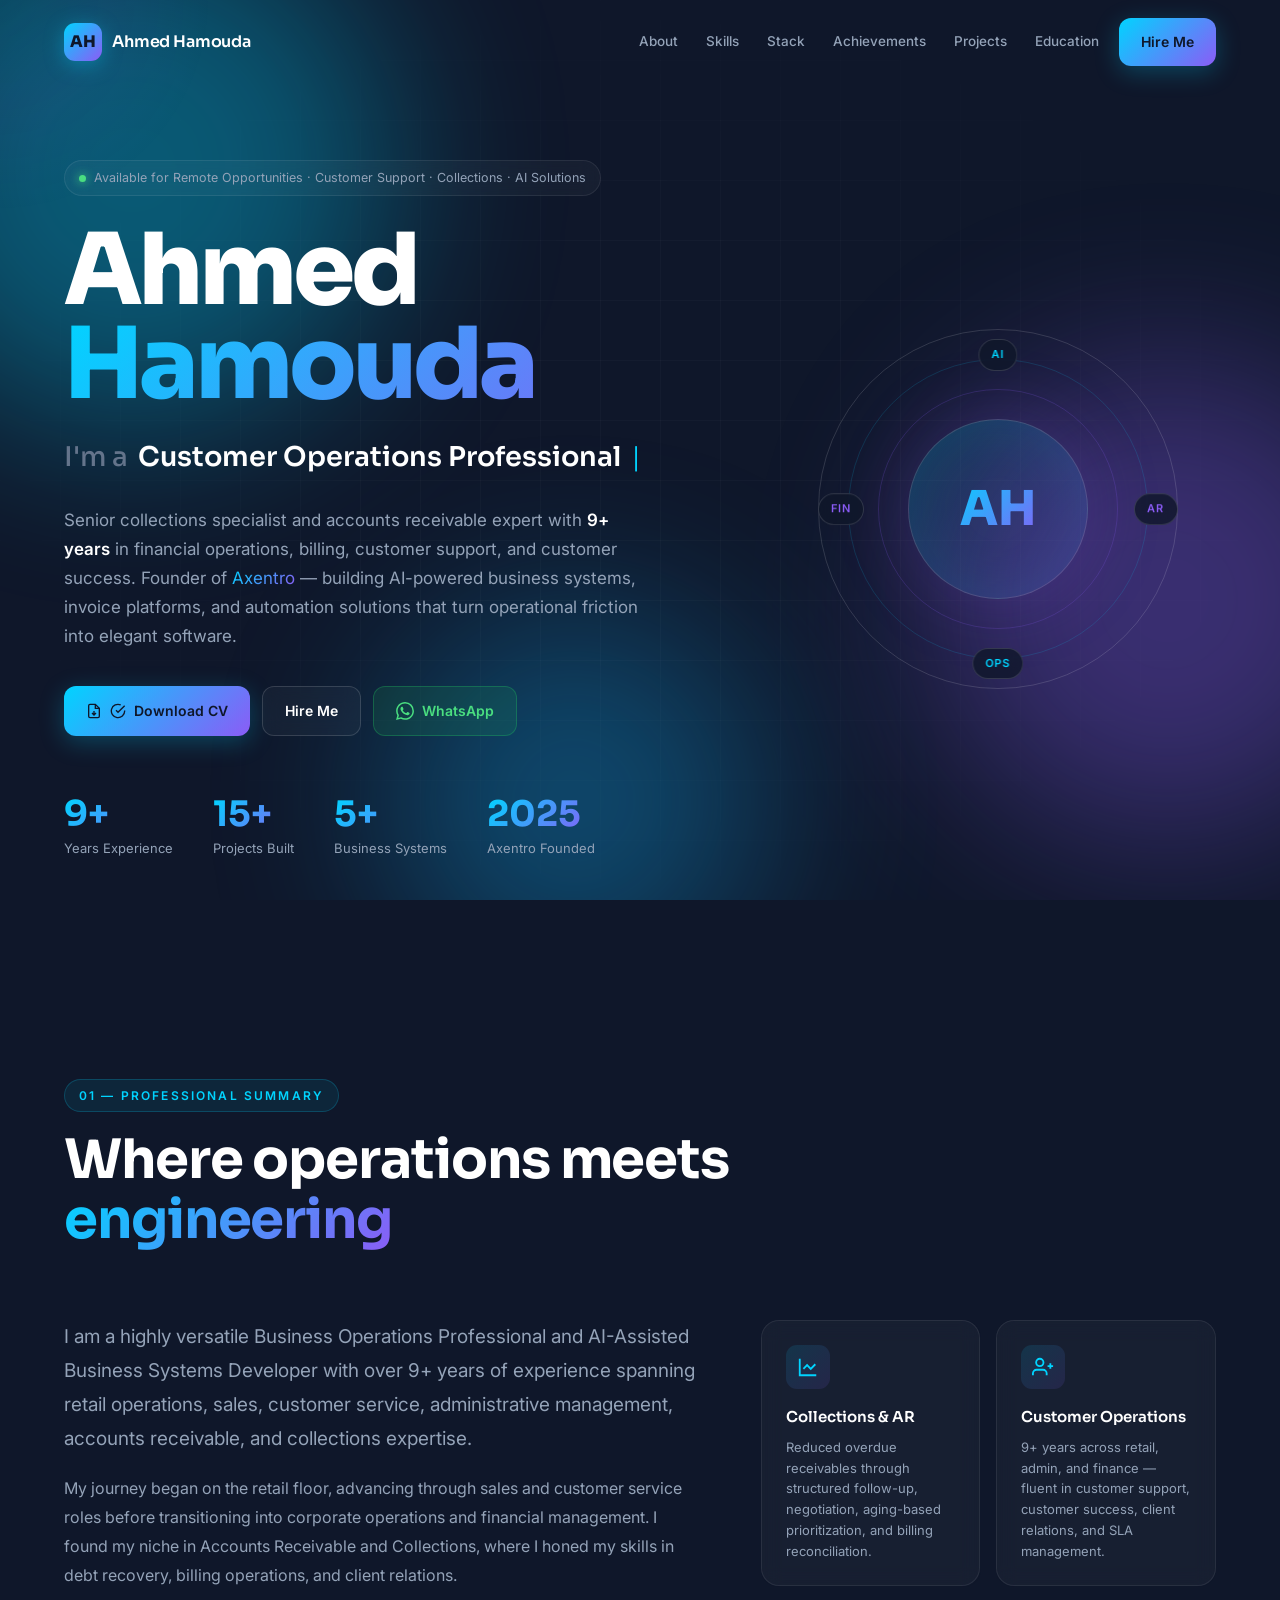
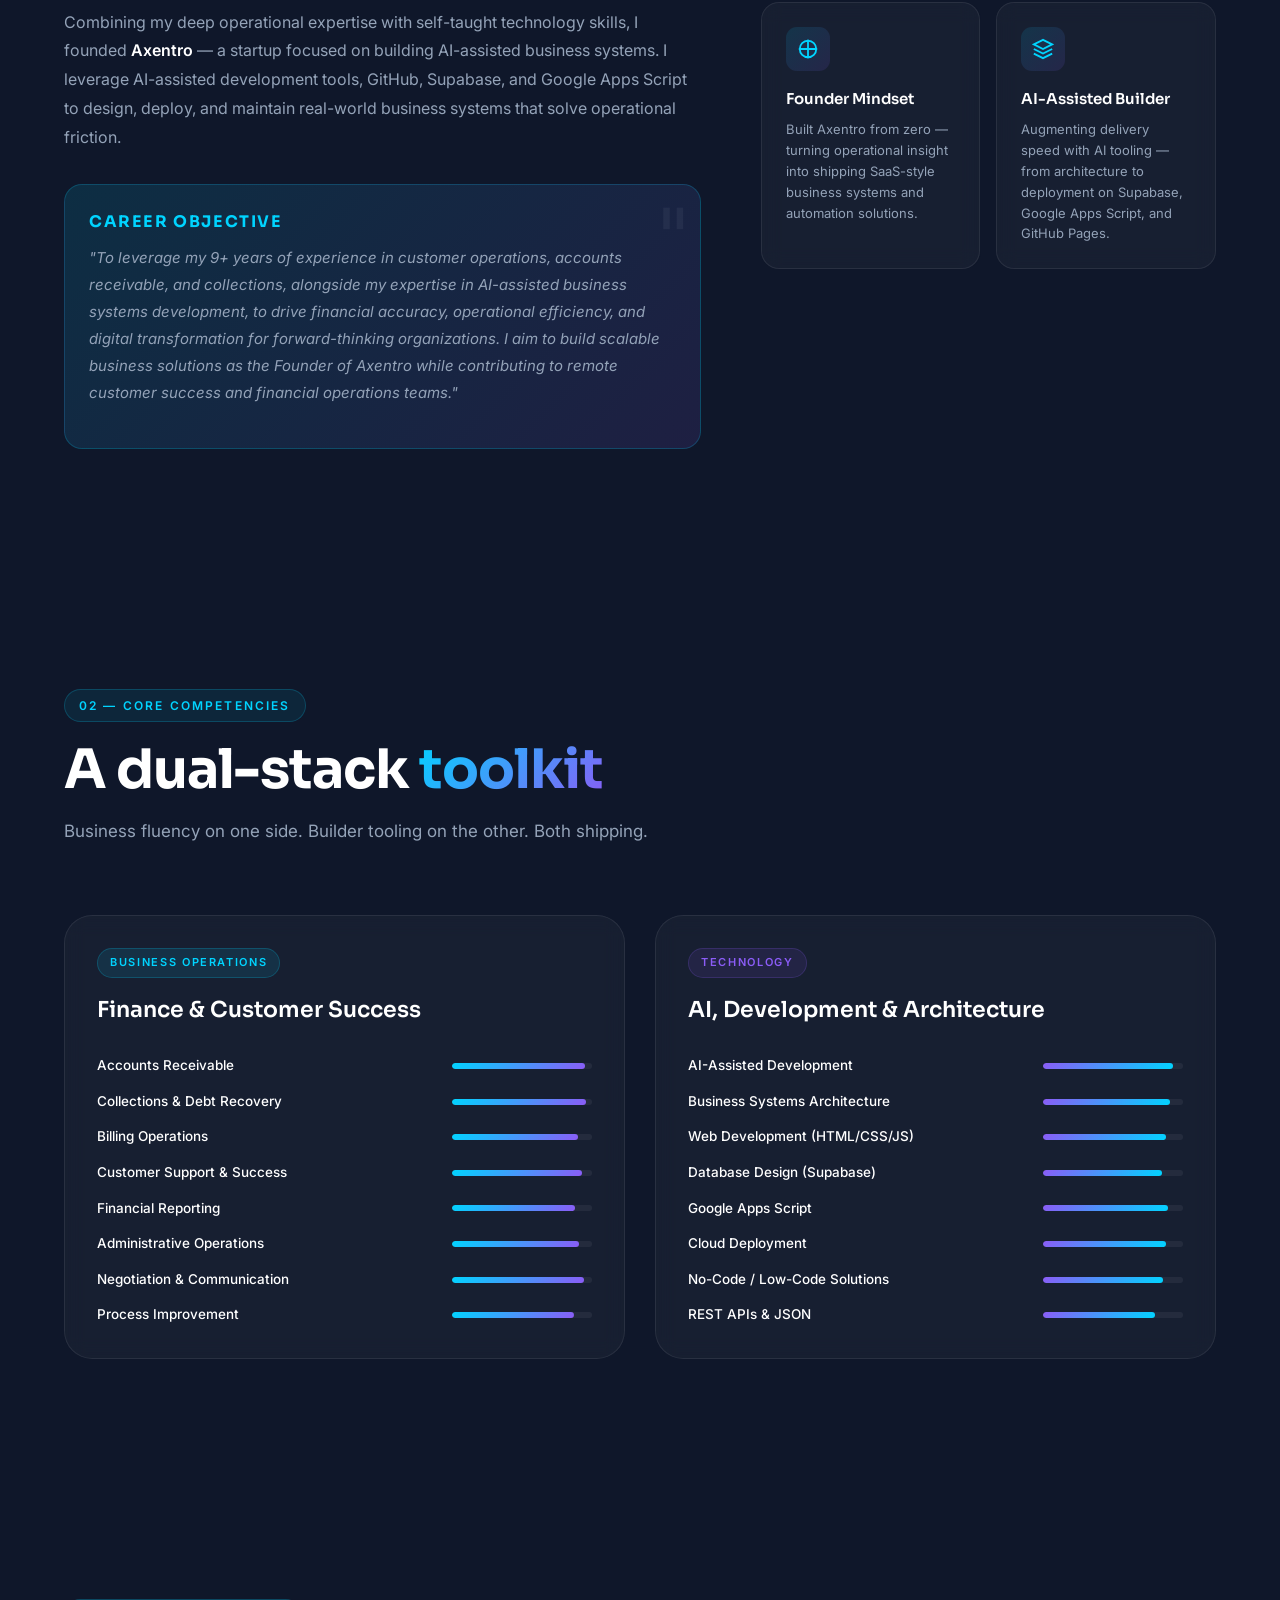
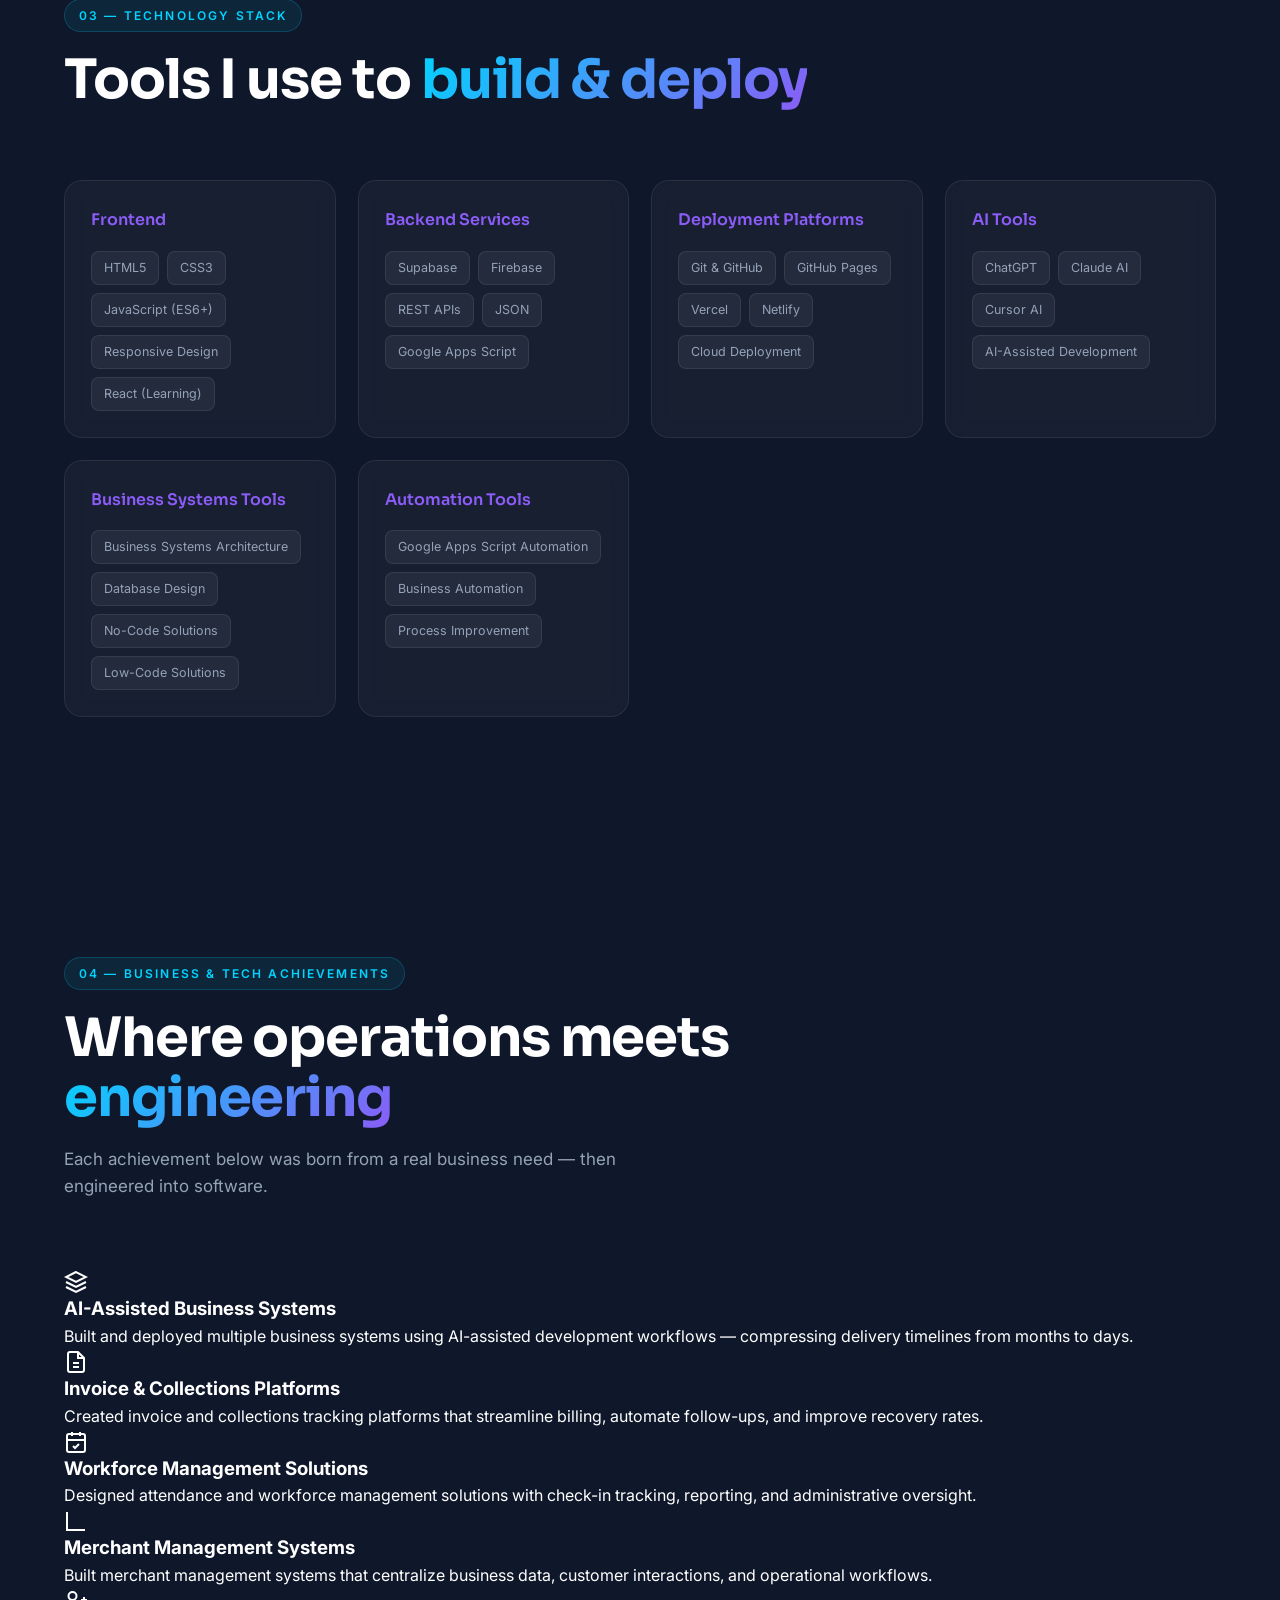
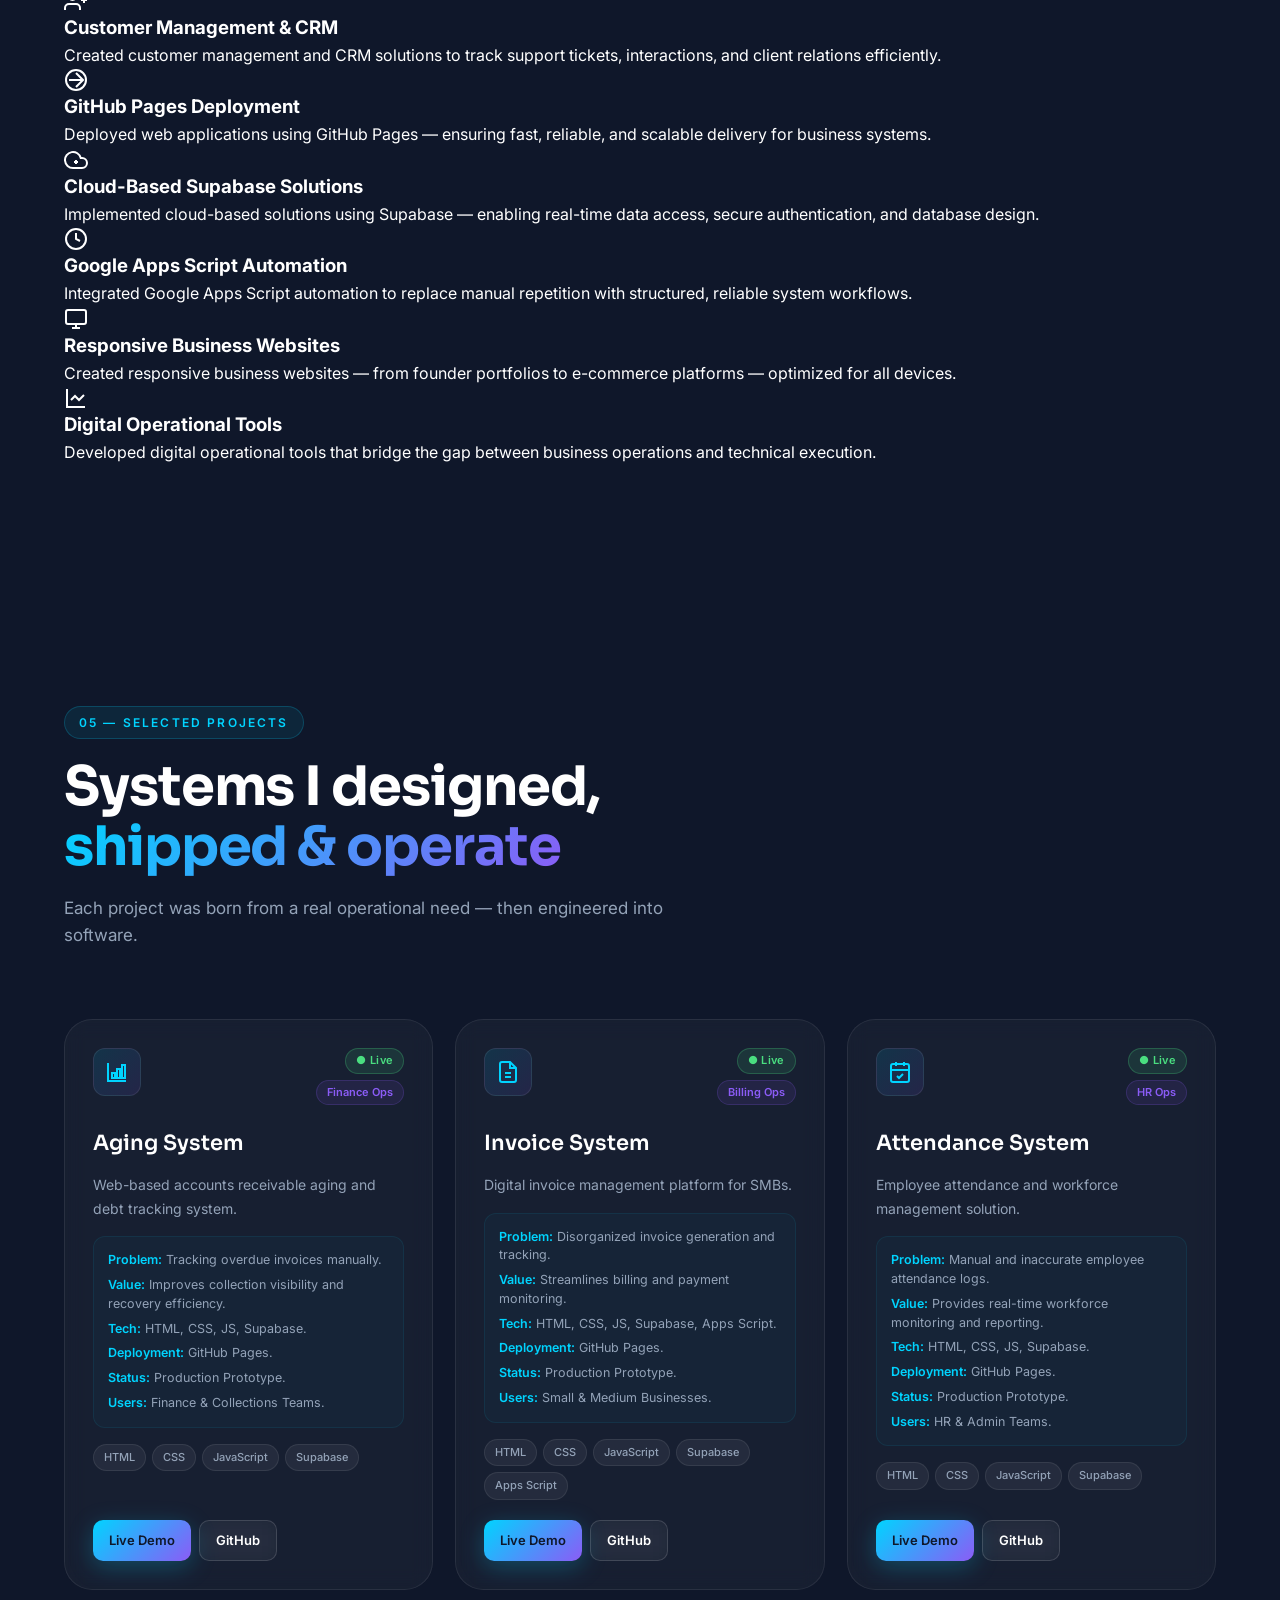
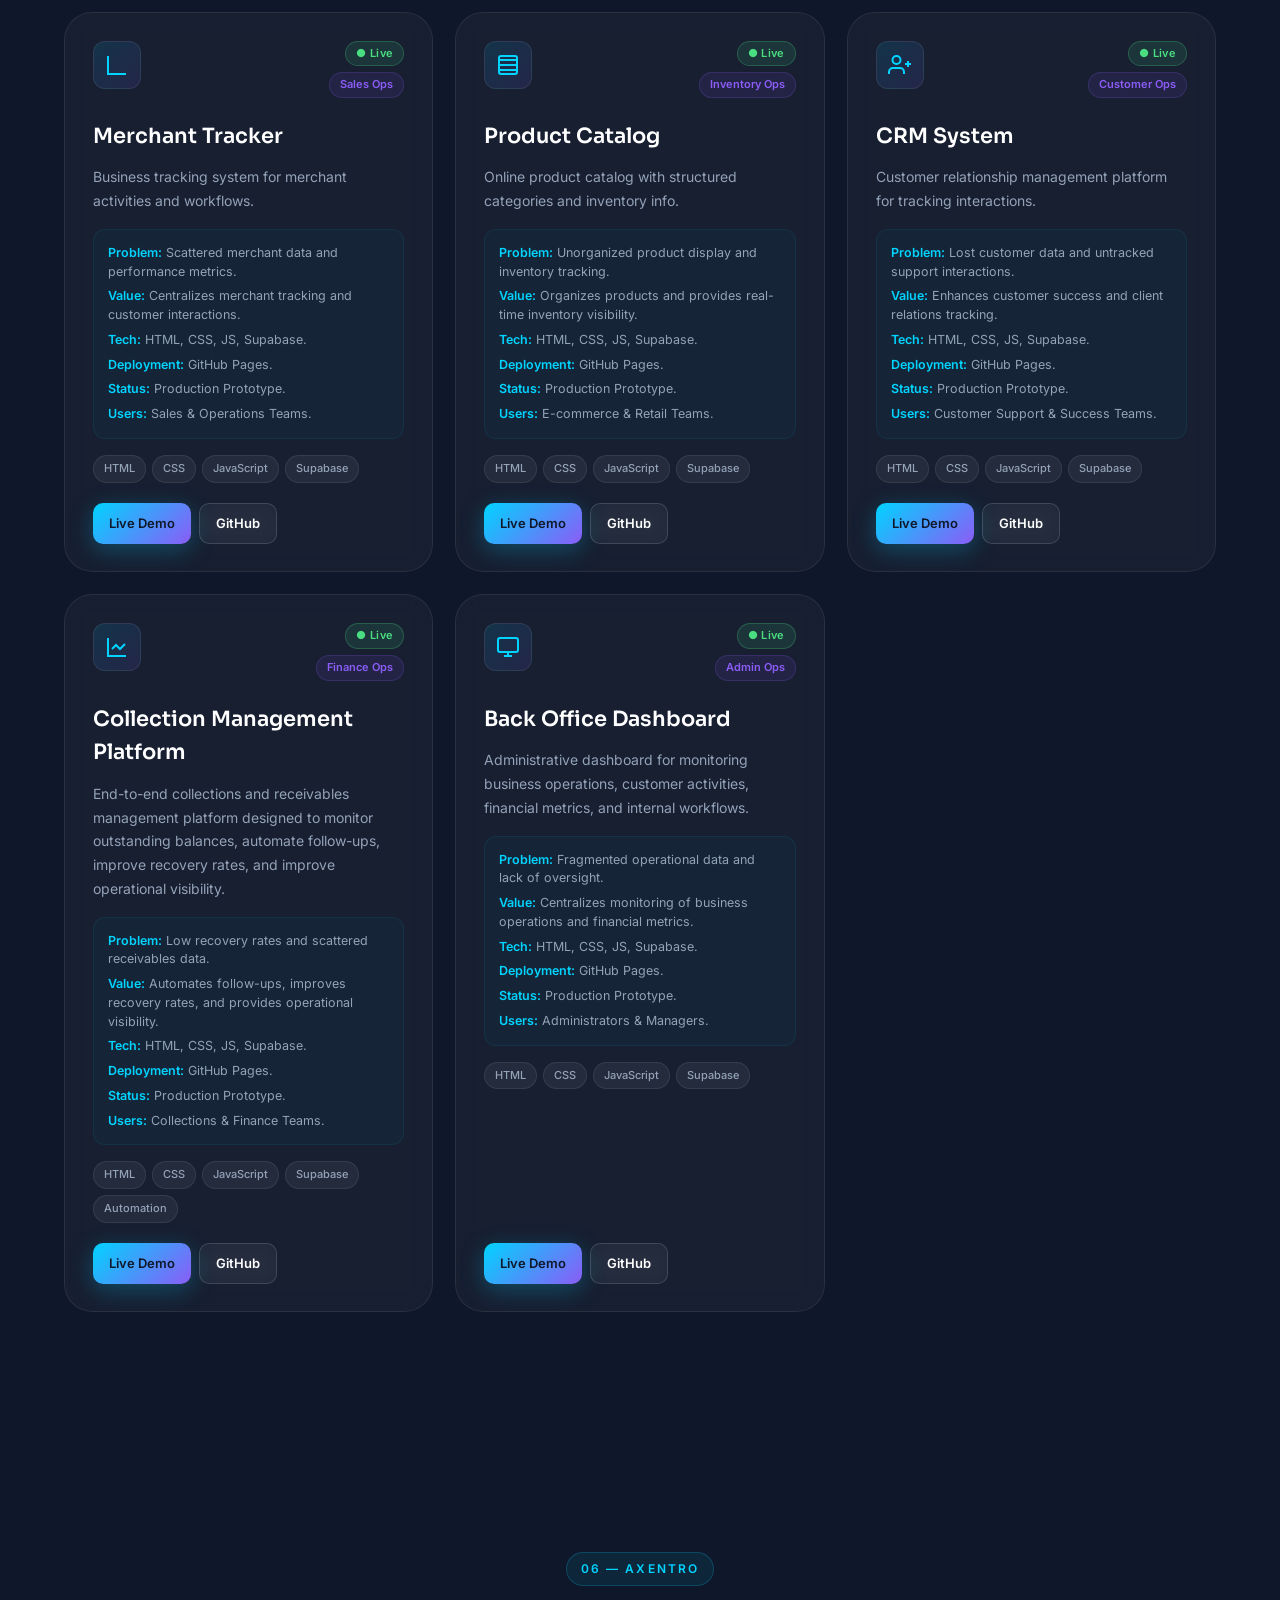
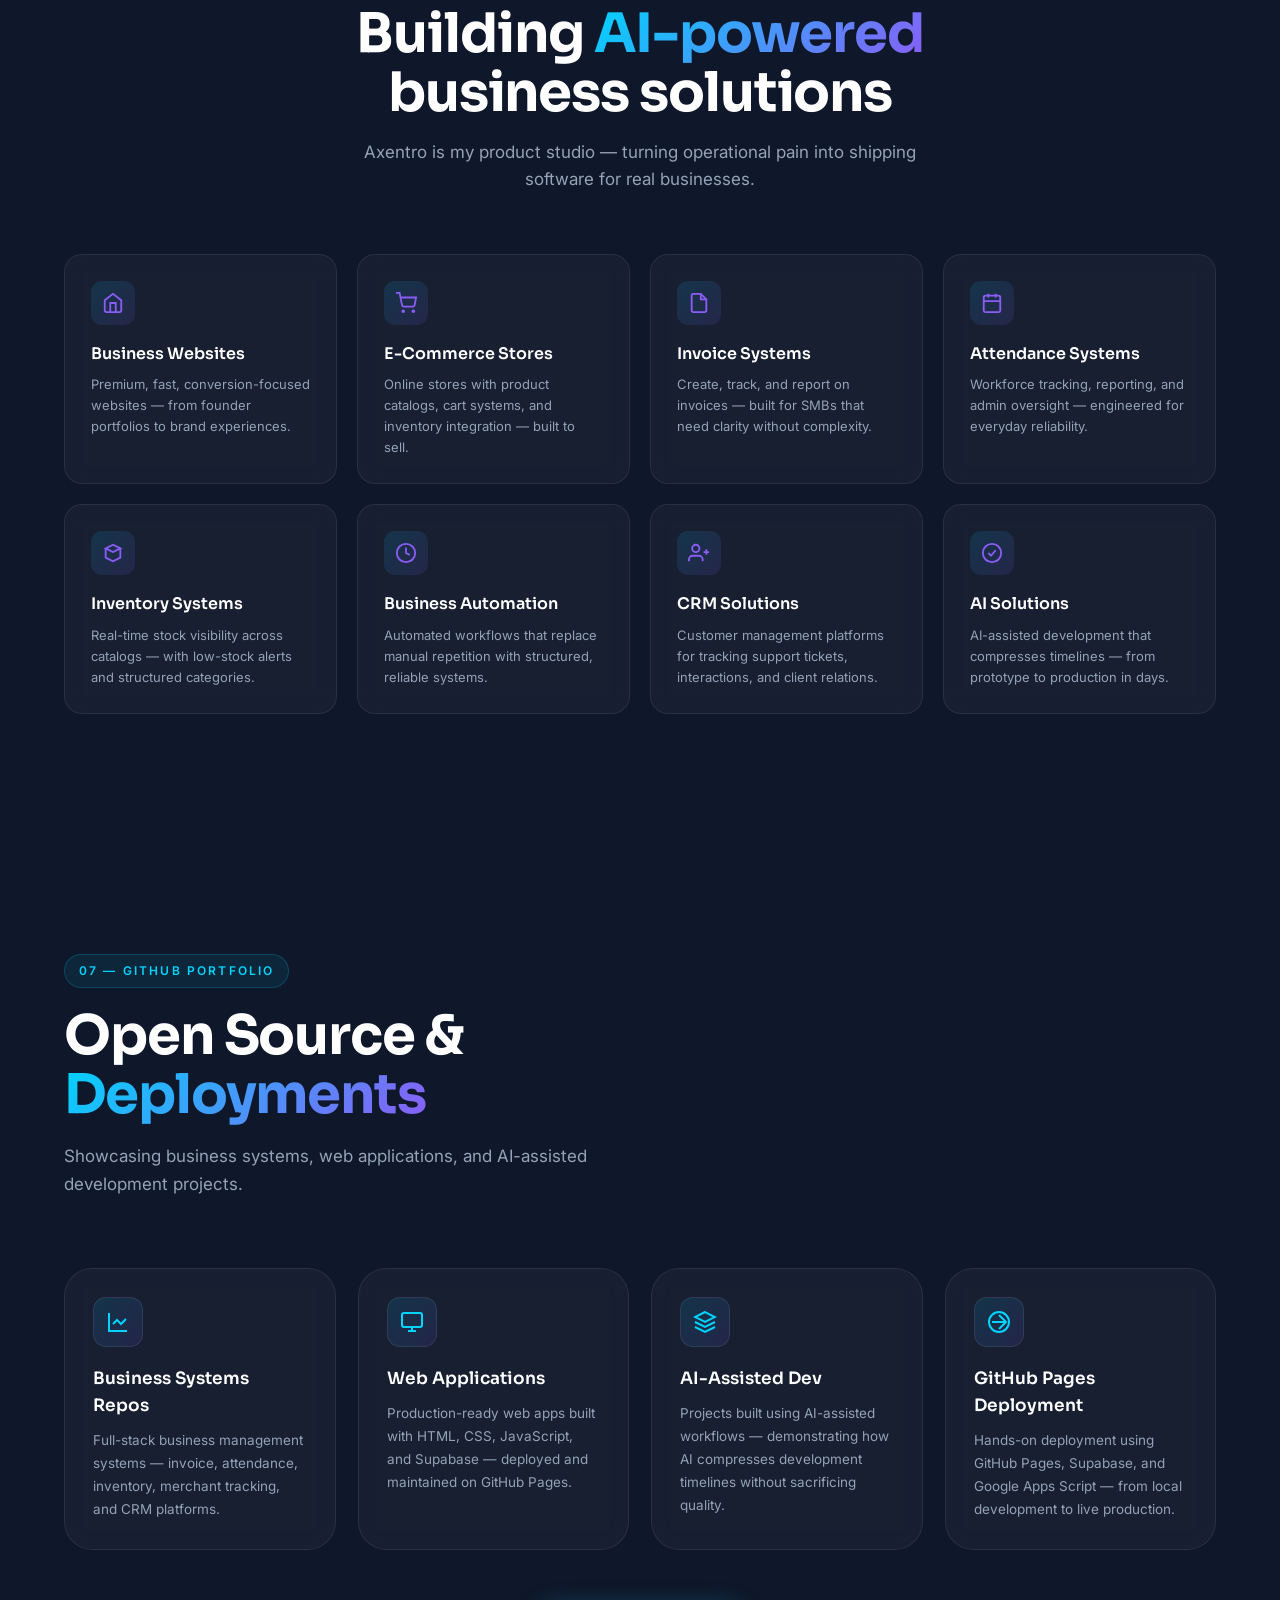
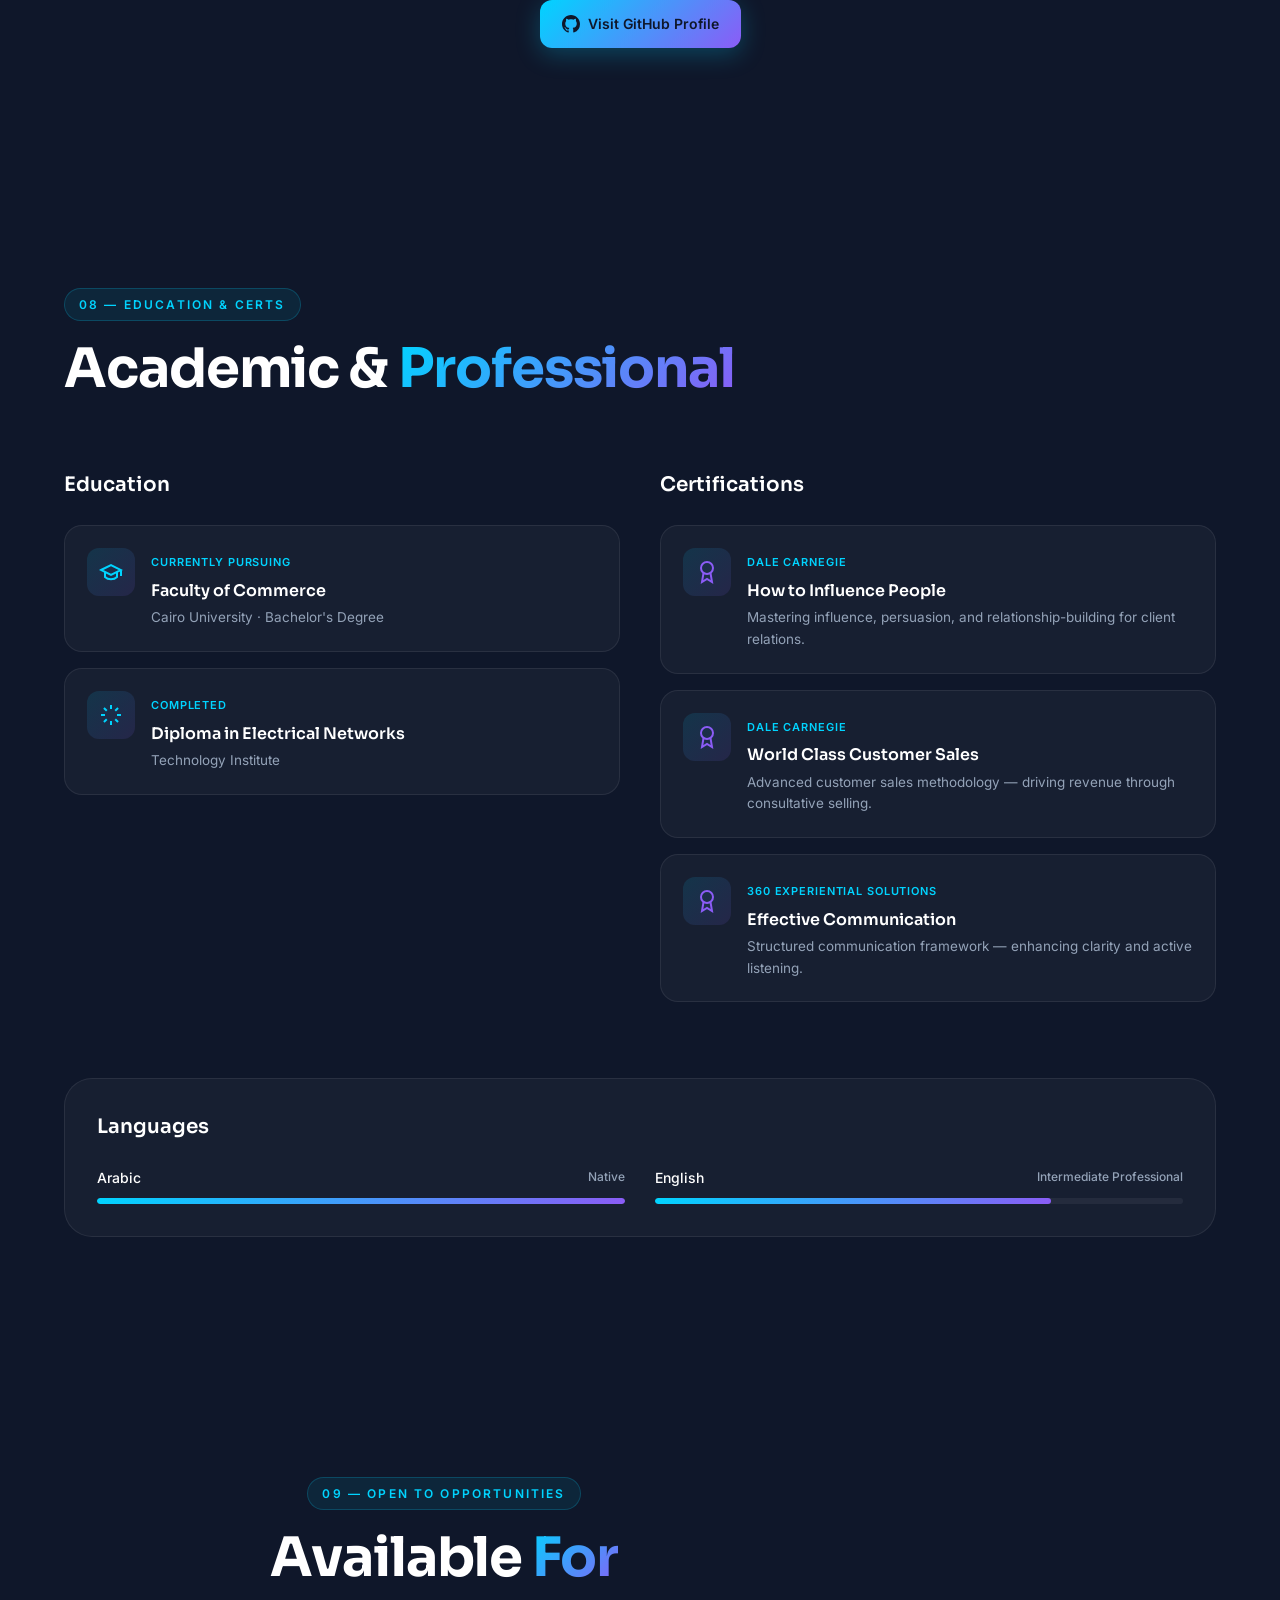
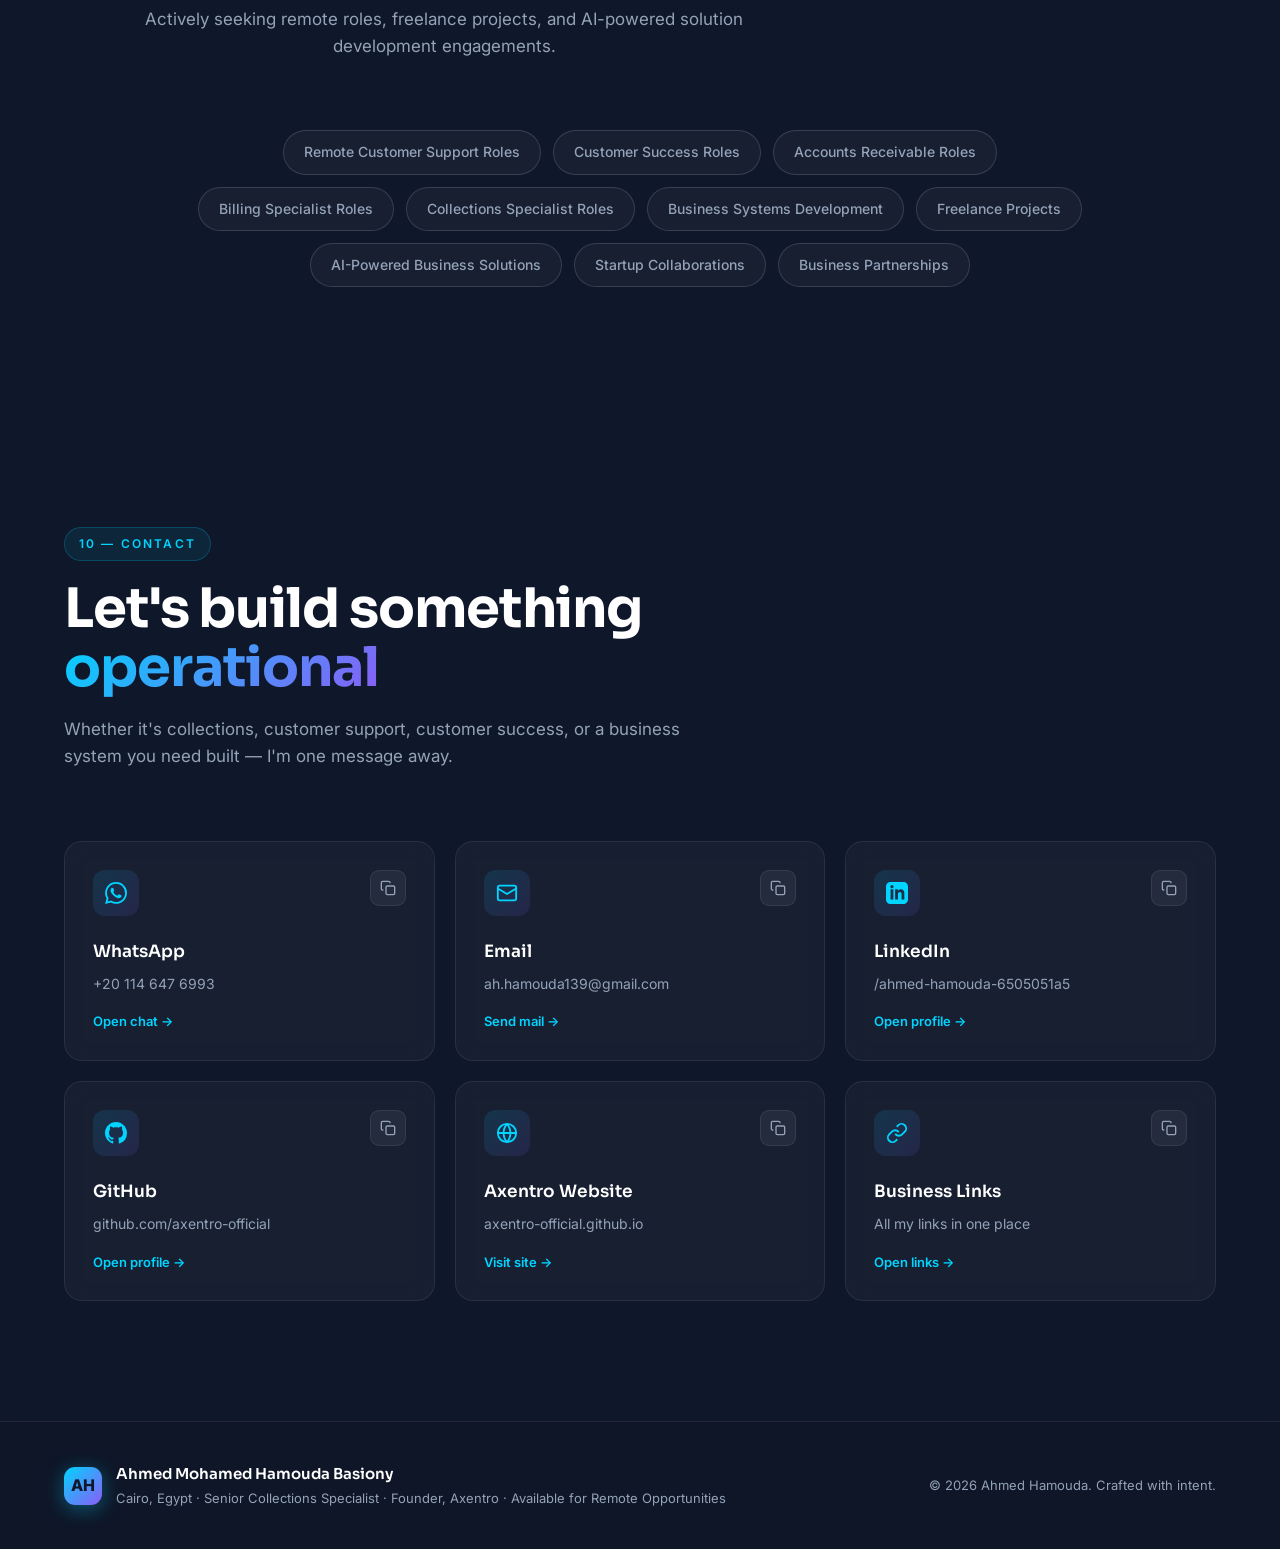
==== commit 5050501a: "Update fmt.Println message from 'Hello' to 'Goodbye'" ====
--- a/index.html
+++ b/index.html
@@ -10,7 +10,7 @@
   <meta name="title" content="Ahmed Hamouda — Senior Collections Specialist & AI Business Systems Developer | Founder of Axentro" />
   <meta name="description" content="Ahmed Mohamed Hamouda Basiony — 9+ years in customer operations, accounts receivable, billing, and collections. Founder of Axentro. Building AI-assisted business systems, invoice platforms, and automation solutions. Available for remote opportunities." />
   <meta name="author" content="Ahmed Mohamed Hamouda Basiony" />
-  <meta name="keywords" content="Senior Collections Specialist, Accounts Receivable Specialist, Customer Support, Customer Success, Billing Specialist, Financial Operations, Client Relations, Business Systems, Web Development, AI Solutions, Axentro, Cairo, Egypt, Remote, Ahmed Hamouda, Invoice System, Attendance System, AI-Assisted Development, Supabase, Google Apps Script, GitHub Pages" />
+  <meta name="keywords" content="collections specialist, accounts receivable, billing specialist, customer support, customer success, business systems developer, ai-assisted developer, freelance web developer, axentro, Cairo, Egypt, remote" />
   <meta name="robots" content="index, follow, max-image-preview:large" />
   <meta name="theme-color" content="#0F172A" />
   <link rel="canonical" href="https://axentro-official.github.io/cv.axentro.net/" />
@@ -38,7 +38,7 @@
   <!-- Stylesheet -->
   <link rel="stylesheet" href="style.css" />
 
-  <!-- Structured Data -->
+  <!-- Structured Data: Person -->
   <script type="application/ld+json">
   {
     "@context": "https://schema.org",
@@ -59,6 +59,47 @@
     "knowsAbout": ["Accounts Receivable", "Collections", "Customer Support", "Customer Success", "Billing", "Financial Operations", "Client Relations", "Business Systems", "Web Development", "AI Solutions", "Process Improvement", "Administrative Operations", "AI-Assisted Development", "Supabase", "Google Apps Script", "GitHub Pages"]
   }
   </script>
+
+  <!-- Structured Data: Organization -->
+  <script type="application/ld+json">
+  {
+    "@context": "https://schema.org",
+    "@type": "Organization",
+    "name": "Axentro",
+    "url": "https://axentro-official.github.io/axentro-website/index.html",
+    "founder": {
+      "@type": "Person",
+      "name": "Ahmed Mohamed Hamouda Basiony"
+    },
+    "description": "AI-powered business solutions studio building websites, invoice systems, attendance systems, inventory systems, business automation, customer management systems, and AI solutions.",
+    "knowsAbout": [
+      "Business Websites",
+      "E-Commerce Solutions",
+      "Invoice Systems",
+      "Attendance Systems",
+      "Inventory Systems",
+      "Business Automation",
+      "Customer Management Systems",
+      "AI Solutions"
+    ]
+  }
+  </script>
+
+  <!-- Structured Data: WebSite -->
+  <script type="application/ld+json">
+  {
+    "@context": "https://schema.org",
+    "@type": "WebSite",
+    "url": "https://axentro-official.github.io/cv.axentro.net/",
+    "name": "Ahmed Hamouda — Premium Digital Resume",
+    "description": "Digital resume and portfolio for Ahmed Hamouda, Senior Collections Specialist and AI Business Systems Developer.",
+    "potentialAction": {
+      "@type": "SearchAction",
+      "target": "https://axentro-official.github.io/cv.axentro.net/?s={search_term_string}",
+      "query-input": "required name=search_term_string"
+    }
+  }
+  </script>
 </head>
 <body>
 
@@ -98,11 +139,10 @@
           <a href="#about" class="nav__link">About</a>
           <a href="#skills" class="nav__link">Skills</a>
           <a href="#stack" class="nav__link">Stack</a>
-          <a href="#workflow" class="nav__link">Workflow</a>
-          <a href="#experience" class="nav__link">Experience</a>
+          <a href="#achievements" class="nav__link">Achievements</a>
           <a href="#projects" class="nav__link">Projects</a>
           <a href="#education" class="nav__link">Education</a>
-          <a href="#contact" class="btn btn--primary magnetic nav__hire">Hire Me</a>
+          <a href="#opportunities" class="btn btn--primary magnetic nav__hire">Hire Me</a>
         </nav>
       </div>
 
@@ -140,10 +180,11 @@
 
           <div class="hero__actions reveal">
             <a href="cv/Ahmed_Hamouda_CV.pdf" download="Ahmed_Hamouda_CV.pdf" class="btn btn--primary magnetic" id="downloadCvBtn">
-              <svg width="16" height="16" viewBox="0 0 24 24" fill="none" stroke="currentColor" stroke-width="2"><path d="M14 2H6a2 2 0 00-2 2v16a2 2 0 002 2h12a2 2 0 002-2V8z"/><path d="M14 2v6h6M9 15l3 3 3-3M12 12v6"/></svg>
-              <span>Download CV</span>
+              <svg class="btn-icon" width="16" height="16" viewBox="0 0 24 24" fill="none" stroke="currentColor" stroke-width="2"><path d="M14 2H6a2 2 0 00-2 2v16a2 2 0 002 2h12a2 2 0 002-2V8z"/><path d="M14 2v6h6M9 15l3 3 3-3M12 12v6"/></svg>
+              <svg class="btn-check" width="16" height="16" viewBox="0 0 24 24" fill="none" stroke="currentColor" stroke-width="2"><path d="M22 11.08V12a10 10 0 11-5.93-9.14"/><path d="M22 4L12 14.01l-3-3"/></svg>
+              <span class="btn-text">Download CV</span>
             </a>
-            <a href="#contact" class="btn btn--ghost magnetic">
+            <a href="#opportunities" class="btn btn--ghost magnetic">
               <span>Hire Me</span>
             </a>
             <a href="https://wa.me/201146476993" target="_blank" rel="noopener" class="btn btn--whatsapp magnetic">
@@ -166,7 +207,7 @@
               <div class="hero__stat-label">Business Systems</div>
             </div>
             <div class="hero__stat">
-              <div class="hero__stat-num hero__stat-num--plain">2024</div>
+              <div class="hero__stat-num hero__stat-num--plain">2025</div>
               <div class="hero__stat-label">Axentro Founded</div>
             </div>
           </div>
@@ -198,16 +239,13 @@
         <div class="about__grid">
           <div class="about__copy reveal">
             <p class="about__lead">
-              I am a Customer Operations Professional, Accounts Receivable Specialist, and AI-Assisted Business Systems Developer with 9+ years of experience spanning retail sales, customer service, administrative management, and financial operations.
+              I am a highly versatile Business Operations Professional and AI-Assisted Business Systems Developer with over 9+ years of experience spanning retail operations, sales, customer service, administrative management, accounts receivable, and collections expertise.
             </p>
             <p>
-              My journey began on the retail floor at Zara and H&M, advancing to cashier and assistant store manager roles at Aeropostale. I then transitioned into corporate operations at eNovate as Assistant Manager of Administrative Affairs, before finding my niche as a Senior Collection Specialist, handling accounts receivable, debt recovery, and billing operations.
+              My journey began on the retail floor, advancing through sales and customer service roles before transitioning into corporate operations and financial management. I found my niche in Accounts Receivable and Collections, where I honed my skills in debt recovery, billing operations, and client relations.
             </p>
             <p>
-              Combining my deep operational expertise with self-taught technology skills, I founded <strong>Axentro</strong> — a startup focused on building AI-powered business systems. I leverage AI-assisted development tools, GitHub, Supabase, and Google Apps Script to design, deploy, and maintain real-world business systems that solve operational friction.
-            </p>
-            <p>
-              I am seeking remote opportunities, freelance projects, business partnerships, and AI-powered solution development roles where I can bridge the gap between business operations and technical execution.
+              Combining my deep operational expertise with self-taught technology skills, I founded <strong>Axentro</strong> — a startup focused on building AI-assisted business systems. I leverage AI-assisted development tools, GitHub, Supabase, and Google Apps Script to design, deploy, and maintain real-world business systems that solve operational friction.
             </p>
             
             <div class="objective-card reveal">
@@ -252,7 +290,7 @@
       </div>
     </section>
 
-    <!-- ===== CORE COMPETENCIES & SKILLS ===== -->
+    <!-- ===== CORE COMPETENCIES ===== -->
     <section class="section skills" id="skills">
       <div class="container">
         <div class="section__head reveal">
@@ -264,8 +302,8 @@
         <div class="skills__grid">
           <div class="skills__col reveal">
             <div class="skills__col-head">
-              <span class="skills__col-tag">Business</span>
-              <h3>Operations &amp; Finance</h3>
+              <span class="skills__col-tag">Business Operations</span>
+              <h3>Finance &amp; Customer Success</h3>
             </div>
             <div class="skills__list">
               <div class="skill"><span>Accounts Receivable</span><div class="skill__bar"><div class="skill__fill" data-level="95"></div></div></div>
@@ -281,8 +319,8 @@
 
           <div class="skills__col reveal">
             <div class="skills__col-head">
-              <span class="skills__col-tag skills__col-tag--purple">Technical</span>
-              <h3>Builder &amp; AI Stack</h3>
+              <span class="skills__col-tag skills__col-tag--purple">Technology</span>
+              <h3>AI, Development &amp; Architecture</h3>
             </div>
             <div class="skills__list">
               <div class="skill"><span>AI-Assisted Development</span><div class="skill__bar"><div class="skill__fill skill__fill--purple" data-level="93"></div></div></div>
@@ -309,7 +347,7 @@
 
         <div class="stack__grid">
           <div class="stack__category reveal">
-            <h3>Frontend &amp; Core</h3>
+            <h3>Frontend</h3>
             <div class="stack__items">
               <div class="stack__chip">HTML5</div>
               <div class="stack__chip">CSS3</div>
@@ -319,29 +357,17 @@
             </div>
           </div>
           <div class="stack__category reveal">
-            <h3>Backend &amp; Databases</h3>
+            <h3>Backend Services</h3>
             <div class="stack__items">
               <div class="stack__chip">Supabase</div>
               <div class="stack__chip">Firebase</div>
-              <div class="stack__chip">Google Apps Script</div>
               <div class="stack__chip">REST APIs</div>
               <div class="stack__chip">JSON</div>
-              <div class="stack__chip">Database Design</div>
+              <div class="stack__chip">Google Apps Script</div>
             </div>
           </div>
           <div class="stack__category reveal">
-            <h3>AI &amp; Automation</h3>
-            <div class="stack__items">
-              <div class="stack__chip">ChatGPT API</div>
-              <div class="stack__chip">Claude AI</div>
-              <div class="stack__chip">Cursor AI</div>
-              <div class="stack__chip">AI-Assisted Development</div>
-              <div class="stack__chip">Business Automation</div>
-              <div class="stack__chip">No-Code / Low-Code</div>
-            </div>
-          </div>
-          <div class="stack__category reveal">
-            <h3>Deployment &amp; Tools</h3>
+            <h3>Deployment Platforms</h3>
             <div class="stack__items">
               <div class="stack__chip">Git &amp; GitHub</div>
               <div class="stack__chip">GitHub Pages</div>
@@ -350,70 +376,96 @@
               <div class="stack__chip">Cloud Deployment</div>
             </div>
           </div>
-        </div>
-      </div>
-    </section>
-
-    <!-- ===== DEVELOPMENT WORKFLOW ===== -->
-    <section class="section workflow" id="workflow">
+          <div class="stack__category reveal">
+            <h3>AI Tools</h3>
+            <div class="stack__items">
+              <div class="stack__chip">ChatGPT</div>
+              <div class="stack__chip">Claude AI</div>
+              <div class="stack__chip">Cursor AI</div>
+              <div class="stack__chip">AI-Assisted Development</div>
+            </div>
+          </div>
+          <div class="stack__category reveal">
+            <h3>Business Systems Tools</h3>
+            <div class="stack__items">
+              <div class="stack__chip">Business Systems Architecture</div>
+              <div class="stack__chip">Database Design</div>
+              <div class="stack__chip">No-Code Solutions</div>
+              <div class="stack__chip">Low-Code Solutions</div>
+            </div>
+          </div>
+          <div class="stack__category reveal">
+            <h3>Automation Tools</h3>
+            <div class="stack__items">
+              <div class="stack__chip">Google Apps Script Automation</div>
+              <div class="stack__chip">Business Automation</div>
+              <div class="stack__chip">Process Improvement</div>
+            </div>
+          </div>
+        </div>
+      </div>
+    </section>
+
+    <!-- ===== ACHIEVEMENTS ===== -->
+    <section class="section achievements" id="achievements">
       <div class="container">
         <div class="section__head reveal">
-          <span class="section__tag">04 — Development Workflow</span>
-          <h2 class="section__title">How I build <span class="text-gradient">solutions</span></h2>
-          <p class="section__sub">A structured approach bridging business analysis with AI-assisted execution.</p>
-        </div>
-
-        <div class="workflow__steps">
-          <div class="workflow__step reveal">
-            <div class="workflow__num">01</div>
-            <h3>Business Analysis</h3>
-            <p>Identifying operational friction, gathering requirements, and defining the core business problem.</p>
-          </div>
-          <div class="workflow__step reveal">
-            <div class="workflow__num">02</div>
-            <h3>Process Mapping</h3>
-            <p>Structuring the workflow, defining data models, and planning the user journey before writing code.</p>
-          </div>
-          <div class="workflow__step reveal">
-            <div class="workflow__num">03</div>
-            <h3>AI-Assisted Dev</h3>
-            <p>Leveraging tools like Cursor, Claude, and ChatGPT to accelerate architecture, logic, and UI development.</p>
-          </div>
-          <div class="workflow__step reveal">
-            <div class="workflow__num">04</div>
-            <h3>Testing</h3>
-            <p>Validating business logic, ensuring data integrity in Supabase, and refining the user experience.</p>
-          </div>
-          <div class="workflow__step reveal">
-            <div class="workflow__num">05</div>
-            <h3>Deployment</h3>
-            <p>Launching live systems using GitHub Pages, Vercel, or Netlify with scalable cloud infrastructure.</p>
-          </div>
-          <div class="workflow__step reveal">
-            <div class="workflow__num">06</div>
-            <h3>Support &amp; Improvements</h3>
-            <p>Continuous monitoring, gathering user feedback, and iterating to improve operational efficiency.</p>
-          </div>
-        </div>
-      </div>
-    </section>
-
-    <!-- ===== EXPERIENCE TIMELINE ===== -->
-    <section class="section experience" id="experience">
-      <div class="container">
-        <div class="section__head reveal">
-          <span class="section__tag">05 — Experience</span>
-          <h2 class="section__title">A path from <span class="text-gradient">retail floor</span> to founder</h2>
-        </div>
-
-        <div class="timeline">
-          <div class="timeline__line"></div>
-          <div class="timeline__item reveal"><div class="timeline__dot"></div><div class="timeline__card"><span class="timeline__date">2015 — 2018</span><h3 class="timeline__role">Retail Sales Associate</h3><span class="timeline__company">Zara Egypt &amp; H&amp;M Egypt</span><p>Foundation in customer experience, visual merchandising, client relations, and high-volume retail operations across two global brands.</p></div></div>
-          <div class="timeline__item reveal"><div class="timeline__dot"></div><div class="timeline__card"><span class="timeline__date">2018 — 2019</span><h3 class="timeline__role">Cashier</h3><span class="timeline__company">Aeropostale Egypt</span><p>Owned point-of-sale accuracy, daily reconciliation, billing operations, and front-line customer support during peak traffic hours.</p></div></div>
-          <div class="timeline__item reveal"><div class="timeline__dot"></div><div class="timeline__card"><span class="timeline__date">2020</span><h3 class="timeline__role">Assistant Store Manager</h3><span class="timeline__company">Aeropostale Egypt</span><p>Stepped into leadership — managing staff schedules, inventory cycles, administrative operations, and operational compliance at store level.</p></div></div>
-          <div class="timeline__item reveal"><div class="timeline__dot"></div><div class="timeline__card"><span class="timeline__date">2021</span><h3 class="timeline__role">Assistant Manager — Administrative Affairs</h3><span class="timeline__company">eNovate</span><p>Transitioned into corporate operations — handling administration, internal processes, process improvement, and cross-team coordination.</p></div></div>
-          <div class="timeline__item reveal"><div class="timeline__dot timeline__dot--active"></div><div class="timeline__card timeline__card--active"><span class="timeline__date">2022 — Present</span><h3 class="timeline__role">Senior Collection Specialist</h3><span class="timeline__company">eNovate</span><p>Own accounts receivable strategy, collections operations, billing follow-up, and financial reporting. Drive process improvement across financial operations.</p></div></div>
-          <div class="timeline__item reveal"><div class="timeline__dot timeline__dot--active"></div><div class="timeline__card timeline__card--active"><span class="timeline__date">2024 — Present</span><h3 class="timeline__role">Founder &amp; AI Developer</h3><span class="timeline__company">Axentro</span><p>Building AI-powered business systems — invoice, attendance, inventory, and merchant solutions. Delivering web development and automation solutions for real businesses.</p></div></div>
+          <span class="section__tag">04 — Business &amp; Tech Achievements</span>
+          <h2 class="section__title">Where operations meets <span class="text-gradient">engineering</span></h2>
+          <p class="section__sub">Each achievement below was born from a real business need — then engineered into software.</p>
+        </div>
+
+        <div class="achievements__grid">
+          <div class="achievement reveal">
+            <div class="achievement__icon"><svg width="24" height="24" viewBox="0 0 24 24" fill="none" stroke="currentColor" stroke-width="2"><path d="M12 2L2 7l10 5 10-5-10-5z"/><path d="M2 17l10 5 10-5M2 12l10 5 10-5"/></svg></div>
+            <h3>AI-Assisted Business Systems</h3>
+            <p>Built and deployed multiple business systems using AI-assisted development workflows — compressing delivery timelines from months to days.</p>
+          </div>
+          <div class="achievement reveal">
+            <div class="achievement__icon"><svg width="24" height="24" viewBox="0 0 24 24" fill="none" stroke="currentColor" stroke-width="2"><path d="M14 2H6a2 2 0 00-2 2v16a2 2 0 002 2h12a2 2 0 002-2V8z"/><path d="M14 2v6h6M9 13h6M9 17h6"/></svg></div>
+            <h3>Invoice &amp; Collections Platforms</h3>
+            <p>Created invoice and collections tracking platforms that streamline billing, automate follow-ups, and improve recovery rates.</p>
+          </div>
+          <div class="achievement reveal">
+            <div class="achievement__icon"><svg width="24" height="24" viewBox="0 0 24 24" fill="none" stroke="currentColor" stroke-width="2"><rect x="3" y="4" width="18" height="18" rx="2"/><path d="M16 2v4M8 2v4M3 10h18M9 16l2 2 4-4"/></svg></div>
+            <h3>Workforce Management Solutions</h3>
+            <p>Designed attendance and workforce management solutions with check-in tracking, reporting, and administrative oversight.</p>
+          </div>
+          <div class="achievement reveal">
+            <div class="achievement__icon"><svg width="24" height="24" viewBox="0 0 24 24" fill="none" stroke="currentColor" stroke-width="2"><path d="M3 3v18h18"/><path d="M7 12h.01M11 12h.01M15 12h.01M7 16h.01M11 16h.01M15 16h.01M7 8h.01M11 8h.01M15 8h.01"/></svg></div>
+            <h3>Merchant Management Systems</h3>
+            <p>Built merchant management systems that centralize business data, customer interactions, and operational workflows.</p>
+          </div>
+          <div class="achievement reveal">
+            <div class="achievement__icon"><svg width="24" height="24" viewBox="0 0 24 24" fill="none" stroke="currentColor" stroke-width="2"><path d="M16 21v-2a4 4 0 00-4-4H5a4 4 0 00-4 4v2"/><circle cx="8.5" cy="7" r="4"/><path d="M20 8v6M23 11h-6"/></svg></div>
+            <h3>Customer Management &amp; CRM</h3>
+            <p>Created customer management and CRM solutions to track support tickets, interactions, and client relations efficiently.</p>
+          </div>
+          <div class="achievement reveal">
+            <div class="achievement__icon"><svg width="24" height="24" viewBox="0 0 24 24" fill="none" stroke="currentColor" stroke-width="2"><path d="M5 12h14M12 5l7 7-7 7"/><circle cx="12" cy="12" r="10"/></svg></div>
+            <h3>GitHub Pages Deployment</h3>
+            <p>Deployed web applications using GitHub Pages — ensuring fast, reliable, and scalable delivery for business systems.</p>
+          </div>
+          <div class="achievement reveal">
+            <div class="achievement__icon"><svg width="24" height="24" viewBox="0 0 24 24" fill="none" stroke="currentColor" stroke-width="2"><path d="M18 10h-1.26A8 8 0 109 20h9a5 5 0 000-10z"/><path d="M12 12v4M10 14h4"/></svg></div>
+            <h3>Cloud-Based Supabase Solutions</h3>
+            <p>Implemented cloud-based solutions using Supabase — enabling real-time data access, secure authentication, and database design.</p>
+          </div>
+          <div class="achievement reveal">
+            <div class="achievement__icon"><svg width="24" height="24" viewBox="0 0 24 24" fill="none" stroke="currentColor" stroke-width="2"><path d="M12 2a10 10 0 100 20 10 10 0 000-20z"/><path d="M12 6v6l4 2"/></svg></div>
+            <h3>Google Apps Script Automation</h3>
+            <p>Integrated Google Apps Script automation to replace manual repetition with structured, reliable system workflows.</p>
+          </div>
+          <div class="achievement reveal">
+            <div class="achievement__icon"><svg width="24" height="24" viewBox="0 0 24 24" fill="none" stroke="currentColor" stroke-width="2"><rect x="2" y="3" width="20" height="14" rx="2"/><path d="M8 21h8M12 17v4"/></svg></div>
+            <h3>Responsive Business Websites</h3>
+            <p>Created responsive business websites — from founder portfolios to e-commerce platforms — optimized for all devices.</p>
+          </div>
+          <div class="achievement reveal">
+            <div class="achievement__icon"><svg width="24" height="24" viewBox="0 0 24 24" fill="none" stroke="currentColor" stroke-width="2"><path d="M3 3v18h18"/><path d="M7 14l4-4 4 4 5-5"/></svg></div>
+            <h3>Digital Operational Tools</h3>
+            <p>Developed digital operational tools that bridge the gap between business operations and technical execution.</p>
+          </div>
         </div>
       </div>
     </section>
@@ -422,17 +474,27 @@
     <section class="section projects" id="projects">
       <div class="container">
         <div class="section__head reveal">
-          <span class="section__tag">06 — Selected Projects</span>
+          <span class="section__tag">05 — Selected Projects</span>
           <h2 class="section__title">Systems I designed, <span class="text-gradient">shipped &amp; operate</span></h2>
           <p class="section__sub">Each project was born from a real operational need — then engineered into software.</p>
         </div>
+
         <div class="projects__grid">
-          <article class="project reveal"><div class="project__top"><div class="project__icon"><svg width="24" height="24" viewBox="0 0 24 24" fill="none" stroke="currentColor" stroke-width="2"><path d="M3 3v18h18"/><rect x="7" y="13" width="3" height="5"/><rect x="12" y="9" width="3" height="9"/><rect x="17" y="5" width="3" height="13"/></svg></div><div class="project__badges"><span class="project__status project__status--live">● Live</span><span class="project__impact">Finance Ops</span></div></div><h3 class="project__title">Aging System</h3><p class="project__desc">Web-based accounts receivable aging and debt tracking system.</p><div class="project__details"><div class="project__detail"><strong>Problem:</strong> Tracking overdue invoices manually.</div><div class="project__detail"><strong>Value:</strong> Improves collection visibility and recovery efficiency.</div><div class="project__detail"><strong>Tech:</strong> HTML, CSS, JS, Supabase.</div><div class="project__detail"><strong>Deployment:</strong> GitHub Pages.</div><div class="project__detail"><strong>Status:</strong> Production Prototype.</div></div><div class="project__tags"><span>HTML</span><span>CSS</span><span>JavaScript</span><span>Supabase</span></div><div class="project__actions"><a href="https://axentro-official.github.io/axentro-website/index.html" target="_blank" rel="noopener" class="btn btn--small btn--primary magnetic">Live Demo</a><a href="https://github.com/axentro-official" target="_blank" rel="noopener" class="btn btn--small btn--ghost magnetic">GitHub</a></div></article>
-          <article class="project reveal"><div class="project__top"><div class="project__icon"><svg width="24" height="24" viewBox="0 0 24 24" fill="none" stroke="currentColor" stroke-width="2"><path d="M14 2H6a2 2 0 00-2 2v16a2 2 0 002 2h12a2 2 0 002-2V8z"/><path d="M14 2v6h6M9 13h6M9 17h6"/></svg></div><div class="project__badges"><span class="project__status project__status--live">● Live</span><span class="project__impact">Billing Ops</span></div></div><h3 class="project__title">Invoice System</h3><p class="project__desc">Digital invoice management platform for SMBs.</p><div class="project__details"><div class="project__detail"><strong>Problem:</strong> Disorganized invoice generation and tracking.</div><div class="project__detail"><strong>Value:</strong> Streamlines billing and payment monitoring.</div><div class="project__detail"><strong>Tech:</strong> HTML, CSS, JS, Supabase, Apps Script.</div><div class="project__detail"><strong>Deployment:</strong> GitHub Pages.</div><div class="project__detail"><strong>Status:</strong> Production Prototype.</div></div><div class="project__tags"><span>HTML</span><span>CSS</span><span>JavaScript</span><span>Supabase</span><span>Apps Script</span></div><div class="project__actions"><a href="https://axentro-official.github.io/axentro-website/index.html" target="_blank" rel="noopener" class="btn btn--small btn--primary magnetic">Live Demo</a><a href="https://github.com/axentro-official" target="_blank" rel="noopener" class="btn btn--small btn--ghost magnetic">GitHub</a></div></article>
-          <article class="project reveal"><div class="project__top"><div class="project__icon"><svg width="24" height="24" viewBox="0 0 24 24" fill="none" stroke="currentColor" stroke-width="2"><rect x="3" y="4" width="18" height="18" rx="2"/><path d="M16 2v4M8 2v4M3 10h18M9 16l2 2 4-4"/></svg></div><div class="project__badges"><span class="project__status project__status--live">● Live</span><span class="project__impact">HR Ops</span></div></div><h3 class="project__title">Attendance System</h3><p class="project__desc">Employee attendance and workforce management solution.</p><div class="project__details"><div class="project__detail"><strong>Problem:</strong> Manual and inaccurate employee attendance logs.</div><div class="project__detail"><strong>Value:</strong> Provides real-time workforce monitoring and reporting.</div><div class="project__detail"><strong>Tech:</strong> HTML, CSS, JS, Supabase.</div><div class="project__detail"><strong>Deployment:</strong> GitHub Pages.</div><div class="project__detail"><strong>Status:</strong> Production Prototype.</div></div><div class="project__tags"><span>HTML</span><span>CSS</span><span>JavaScript</span><span>Supabase</span></div><div class="project__actions"><a href="https://axentro-official.github.io/axentro-website/index.html" target="_blank" rel="noopener" class="btn btn--small btn--primary magnetic">Live Demo</a><a href="https://github.com/axentro-official" target="_blank" rel="noopener" class="btn btn--small btn--ghost magnetic">GitHub</a></div></article>
-          <article class="project reveal"><div class="project__top"><div class="project__icon"><svg width="24" height="24" viewBox="0 0 24 24" fill="none" stroke="currentColor" stroke-width="2"><path d="M3 3v18h18"/><path d="M7 12h.01M11 12h.01M15 12h.01M7 16h.01M11 16h.01M15 16h.01M7 8h.01M11 8h.01M15 8h.01"/></svg></div><div class="project__badges"><span class="project__status project__status--live">● Live</span><span class="project__impact">Sales Ops</span></div></div><h3 class="project__title">Merchant Tracker</h3><p class="project__desc">Business tracking system for merchant activities and workflows.</p><div class="project__details"><div class="project__detail"><strong>Problem:</strong> Scattered merchant data and performance metrics.</div><div class="project__detail"><strong>Value:</strong> Centralizes merchant tracking and customer interactions.</div><div class="project__detail"><strong>Tech:</strong> HTML, CSS, JS, Supabase.</div><div class="project__detail"><strong>Deployment:</strong> GitHub Pages.</div><div class="project__detail"><strong>Status:</strong> Production Prototype.</div></div><div class="project__tags"><span>HTML</span><span>CSS</span><span>JavaScript</span><span>Supabase</span></div><div class="project__actions"><a href="https://axentro-official.github.io/axentro-website/index.html" target="_blank" rel="noopener" class="btn btn--small btn--primary magnetic">Live Demo</a><a href="https://github.com/axentro-official" target="_blank" rel="noopener" class="btn btn--small btn--ghost magnetic">GitHub</a></div></article>
-          <article class="project reveal"><div class="project__top"><div class="project__icon"><svg width="24" height="24" viewBox="0 0 24 24" fill="none" stroke="currentColor" stroke-width="2"><path d="M3 7h18M3 12h18M3 17h18"/><rect x="3" y="3" width="18" height="18" rx="2"/></svg></div><div class="project__badges"><span class="project__status project__status--live">● Live</span><span class="project__impact">Inventory Ops</span></div></div><h3 class="project__title">Product Catalog</h3><p class="project__desc">Online product catalog with structured categories and inventory info.</p><div class="project__details"><div class="project__detail"><strong>Problem:</strong> Unorganized product display and inventory tracking.</div><div class="project__detail"><strong>Value:</strong> Organizes products and provides real-time inventory visibility.</div><div class="project__detail"><strong>Tech:</strong> HTML, CSS, JS, Supabase.</div><div class="project__detail"><strong>Deployment:</strong> GitHub Pages.</div><div class="project__detail"><strong>Status:</strong> Production Prototype.</div></div><div class="project__tags"><span>HTML</span><span>CSS</span><span>JavaScript</span><span>Supabase</span></div><div class="project__actions"><a href="https://axentro-official.github.io/axentro-website/index.html" target="_blank" rel="noopener" class="btn btn--small btn--primary magnetic">Live Demo</a><a href="https://github.com/axentro-official" target="_blank" rel="noopener" class="btn btn--small btn--ghost magnetic">GitHub</a></div></article>
-          <article class="project reveal"><div class="project__top"><div class="project__icon"><svg width="24" height="24" viewBox="0 0 24 24" fill="none" stroke="currentColor" stroke-width="2"><path d="M16 21v-2a4 4 0 00-4-4H5a4 4 0 00-4 4v2"/><circle cx="8.5" cy="7" r="4"/><path d="M20 8v6M23 11h-6"/></svg></div><div class="project__badges"><span class="project__status project__status--live">● Live</span><span class="project__impact">Customer Ops</span></div></div><h3 class="project__title">CRM System</h3><p class="project__desc">Customer relationship management platform for tracking interactions.</p><div class="project__details"><div class="project__detail"><strong>Problem:</strong> Lost customer data and untracked support interactions.</div><div class="project__detail"><strong>Value:</strong> Enhances customer success and client relations tracking.</div><div class="project__detail"><strong>Tech:</strong> HTML, CSS, JS, Supabase.</div><div class="project__detail"><strong>Deployment:</strong> GitHub Pages.</div><div class="project__detail"><strong>Status:</strong> Production Prototype.</div></div><div class="project__tags"><span>HTML</span><span>CSS</span><span>JavaScript</span><span>Supabase</span></div><div class="project__actions"><a href="https://axentro-official.github.io/axentro-website/index.html" target="_blank" rel="noopener" class="btn btn--small btn--primary magnetic">Live Demo</a><a href="https://github.com/axentro-official" target="_blank" rel="noopener" class="btn btn--small btn--ghost magnetic">GitHub</a></div></article>
+          <article class="project reveal"><div class="project__top"><div class="project__icon"><svg width="24" height="24" viewBox="0 0 24 24" fill="none" stroke="currentColor" stroke-width="2"><path d="M3 3v18h18"/><rect x="7" y="13" width="3" height="5"/><rect x="12" y="9" width="3" height="9"/><rect x="17" y="5" width="3" height="13"/></svg></div><div class="project__badges"><span class="project__status project__status--live">● Live</span><span class="project__impact">Finance Ops</span></div></div><h3 class="project__title">Aging System</h3><p class="project__desc">Web-based accounts receivable aging and debt tracking system.</p><div class="project__details"><div class="project__detail"><strong>Problem:</strong> Tracking overdue invoices manually.</div><div class="project__detail"><strong>Value:</strong> Improves collection visibility and recovery efficiency.</div><div class="project__detail"><strong>Tech:</strong> HTML, CSS, JS, Supabase.</div><div class="project__detail"><strong>Deployment:</strong> GitHub Pages.</div><div class="project__detail"><strong>Status:</strong> Production Prototype.</div><div class="project__detail"><strong>Users:</strong> Finance &amp; Collections Teams.</div></div><div class="project__tags"><span>HTML</span><span>CSS</span><span>JavaScript</span><span>Supabase</span></div><div class="project__actions"><a href="https://axentro-official.github.io/axentro-website/index.html" target="_blank" rel="noopener" class="btn btn--small btn--primary magnetic">Live Demo</a><a href="https://github.com/axentro-official" target="_blank" rel="noopener" class="btn btn--small btn--ghost magnetic">GitHub</a></div></article>
+          
+          <article class="project reveal"><div class="project__top"><div class="project__icon"><svg width="24" height="24" viewBox="0 0 24 24" fill="none" stroke="currentColor" stroke-width="2"><path d="M14 2H6a2 2 0 00-2 2v16a2 2 0 002 2h12a2 2 0 002-2V8z"/><path d="M14 2v6h6M9 13h6M9 17h6"/></svg></div><div class="project__badges"><span class="project__status project__status--live">● Live</span><span class="project__impact">Billing Ops</span></div></div><h3 class="project__title">Invoice System</h3><p class="project__desc">Digital invoice management platform for SMBs.</p><div class="project__details"><div class="project__detail"><strong>Problem:</strong> Disorganized invoice generation and tracking.</div><div class="project__detail"><strong>Value:</strong> Streamlines billing and payment monitoring.</div><div class="project__detail"><strong>Tech:</strong> HTML, CSS, JS, Supabase, Apps Script.</div><div class="project__detail"><strong>Deployment:</strong> GitHub Pages.</div><div class="project__detail"><strong>Status:</strong> Production Prototype.</div><div class="project__detail"><strong>Users:</strong> Small &amp; Medium Businesses.</div></div><div class="project__tags"><span>HTML</span><span>CSS</span><span>JavaScript</span><span>Supabase</span><span>Apps Script</span></div><div class="project__actions"><a href="https://axentro-official.github.io/axentro-website/index.html" target="_blank" rel="noopener" class="btn btn--small btn--primary magnetic">Live Demo</a><a href="https://github.com/axentro-official" target="_blank" rel="noopener" class="btn btn--small btn--ghost magnetic">GitHub</a></div></article>
+          
+          <article class="project reveal"><div class="project__top"><div class="project__icon"><svg width="24" height="24" viewBox="0 0 24 24" fill="none" stroke="currentColor" stroke-width="2"><rect x="3" y="4" width="18" height="18" rx="2"/><path d="M16 2v4M8 2v4M3 10h18M9 16l2 2 4-4"/></svg></div><div class="project__badges"><span class="project__status project__status--live">● Live</span><span class="project__impact">HR Ops</span></div></div><h3 class="project__title">Attendance System</h3><p class="project__desc">Employee attendance and workforce management solution.</p><div class="project__details"><div class="project__detail"><strong>Problem:</strong> Manual and inaccurate employee attendance logs.</div><div class="project__detail"><strong>Value:</strong> Provides real-time workforce monitoring and reporting.</div><div class="project__detail"><strong>Tech:</strong> HTML, CSS, JS, Supabase.</div><div class="project__detail"><strong>Deployment:</strong> GitHub Pages.</div><div class="project__detail"><strong>Status:</strong> Production Prototype.</div><div class="project__detail"><strong>Users:</strong> HR &amp; Admin Teams.</div></div><div class="project__tags"><span>HTML</span><span>CSS</span><span>JavaScript</span><span>Supabase</span></div><div class="project__actions"><a href="https://axentro-official.github.io/axentro-website/index.html" target="_blank" rel="noopener" class="btn btn--small btn--primary magnetic">Live Demo</a><a href="https://github.com/axentro-official" target="_blank" rel="noopener" class="btn btn--small btn--ghost magnetic">GitHub</a></div></article>
+          
+          <article class="project reveal"><div class="project__top"><div class="project__icon"><svg width="24" height="24" viewBox="0 0 24 24" fill="none" stroke="currentColor" stroke-width="2"><path d="M3 3v18h18"/><path d="M7 12h.01M11 12h.01M15 12h.01M7 16h.01M11 16h.01M15 16h.01M7 8h.01M11 8h.01M15 8h.01"/></svg></div><div class="project__badges"><span class="project__status project__status--live">● Live</span><span class="project__impact">Sales Ops</span></div></div><h3 class="project__title">Merchant Tracker</h3><p class="project__desc">Business tracking system for merchant activities and workflows.</p><div class="project__details"><div class="project__detail"><strong>Problem:</strong> Scattered merchant data and performance metrics.</div><div class="project__detail"><strong>Value:</strong> Centralizes merchant tracking and customer interactions.</div><div class="project__detail"><strong>Tech:</strong> HTML, CSS, JS, Supabase.</div><div class="project__detail"><strong>Deployment:</strong> GitHub Pages.</div><div class="project__detail"><strong>Status:</strong> Production Prototype.</div><div class="project__detail"><strong>Users:</strong> Sales &amp; Operations Teams.</div></div><div class="project__tags"><span>HTML</span><span>CSS</span><span>JavaScript</span><span>Supabase</span></div><div class="project__actions"><a href="https://axentro-official.github.io/axentro-website/index.html" target="_blank" rel="noopener" class="btn btn--small btn--primary magnetic">Live Demo</a><a href="https://github.com/axentro-official" target="_blank" rel="noopener" class="btn btn--small btn--ghost magnetic">GitHub</a></div></article>
+          
+          <article class="project reveal"><div class="project__top"><div class="project__icon"><svg width="24" height="24" viewBox="0 0 24 24" fill="none" stroke="currentColor" stroke-width="2"><path d="M3 7h18M3 12h18M3 17h18"/><rect x="3" y="3" width="18" height="18" rx="2"/></svg></div><div class="project__badges"><span class="project__status project__status--live">● Live</span><span class="project__impact">Inventory Ops</span></div></div><h3 class="project__title">Product Catalog</h3><p class="project__desc">Online product catalog with structured categories and inventory info.</p><div class="project__details"><div class="project__detail"><strong>Problem:</strong> Unorganized product display and inventory tracking.</div><div class="project__detail"><strong>Value:</strong> Organizes products and provides real-time inventory visibility.</div><div class="project__detail"><strong>Tech:</strong> HTML, CSS, JS, Supabase.</div><div class="project__detail"><strong>Deployment:</strong> GitHub Pages.</div><div class="project__detail"><strong>Status:</strong> Production Prototype.</div><div class="project__detail"><strong>Users:</strong> E-commerce &amp; Retail Teams.</div></div><div class="project__tags"><span>HTML</span><span>CSS</span><span>JavaScript</span><span>Supabase</span></div><div class="project__actions"><a href="https://axentro-official.github.io/axentro-website/index.html" target="_blank" rel="noopener" class="btn btn--small btn--primary magnetic">Live Demo</a><a href="https://github.com/axentro-official" target="_blank" rel="noopener" class="btn btn--small btn--ghost magnetic">GitHub</a></div></article>
+          
+          <article class="project reveal"><div class="project__top"><div class="project__icon"><svg width="24" height="24" viewBox="0 0 24 24" fill="none" stroke="currentColor" stroke-width="2"><path d="M16 21v-2a4 4 0 00-4-4H5a4 4 0 00-4 4v2"/><circle cx="8.5" cy="7" r="4"/><path d="M20 8v6M23 11h-6"/></svg></div><div class="project__badges"><span class="project__status project__status--live">● Live</span><span class="project__impact">Customer Ops</span></div></div><h3 class="project__title">CRM System</h3><p class="project__desc">Customer relationship management platform for tracking interactions.</p><div class="project__details"><div class="project__detail"><strong>Problem:</strong> Lost customer data and untracked support interactions.</div><div class="project__detail"><strong>Value:</strong> Enhances customer success and client relations tracking.</div><div class="project__detail"><strong>Tech:</strong> HTML, CSS, JS, Supabase.</div><div class="project__detail"><strong>Deployment:</strong> GitHub Pages.</div><div class="project__detail"><strong>Status:</strong> Production Prototype.</div><div class="project__detail"><strong>Users:</strong> Customer Support &amp; Success Teams.</div></div><div class="project__tags"><span>HTML</span><span>CSS</span><span>JavaScript</span><span>Supabase</span></div><div class="project__actions"><a href="https://axentro-official.github.io/axentro-website/index.html" target="_blank" rel="noopener" class="btn btn--small btn--primary magnetic">Live Demo</a><a href="https://github.com/axentro-official" target="_blank" rel="noopener" class="btn btn--small btn--ghost magnetic">GitHub</a></div></article>
+
+          <article class="project reveal"><div class="project__top"><div class="project__icon"><svg width="24" height="24" viewBox="0 0 24 24" fill="none" stroke="currentColor" stroke-width="2"><path d="M3 3v18h18"/><path d="M7 14l4-4 4 4 5-5"/></svg></div><div class="project__badges"><span class="project__status project__status--live">● Live</span><span class="project__impact">Finance Ops</span></div></div><h3 class="project__title">Collection Management Platform</h3><p class="project__desc">End-to-end collections and receivables management platform designed to monitor outstanding balances, automate follow-ups, improve recovery rates, and improve operational visibility.</p><div class="project__details"><div class="project__detail"><strong>Problem:</strong> Low recovery rates and scattered receivables data.</div><div class="project__detail"><strong>Value:</strong> Automates follow-ups, improves recovery rates, and provides operational visibility.</div><div class="project__detail"><strong>Tech:</strong> HTML, CSS, JS, Supabase.</div><div class="project__detail"><strong>Deployment:</strong> GitHub Pages.</div><div class="project__detail"><strong>Status:</strong> Production Prototype.</div><div class="project__detail"><strong>Users:</strong> Collections &amp; Finance Teams.</div></div><div class="project__tags"><span>HTML</span><span>CSS</span><span>JavaScript</span><span>Supabase</span><span>Automation</span></div><div class="project__actions"><a href="https://axentro-official.github.io/axentro-website/index.html" target="_blank" rel="noopener" class="btn btn--small btn--primary magnetic">Live Demo</a><a href="https://github.com/axentro-official" target="_blank" rel="noopener" class="btn btn--small btn--ghost magnetic">GitHub</a></div></article>
+
+          <article class="project reveal"><div class="project__top"><div class="project__icon"><svg width="24" height="24" viewBox="0 0 24 24" fill="none" stroke="currentColor" stroke-width="2"><rect x="2" y="3" width="20" height="14" rx="2"/><path d="M8 21h8M12 17v4"/></svg></div><div class="project__badges"><span class="project__status project__status--live">● Live</span><span class="project__impact">Admin Ops</span></div></div><h3 class="project__title">Back Office Dashboard</h3><p class="project__desc">Administrative dashboard for monitoring business operations, customer activities, financial metrics, and internal workflows.</p><div class="project__details"><div class="project__detail"><strong>Problem:</strong> Fragmented operational data and lack of oversight.</div><div class="project__detail"><strong>Value:</strong> Centralizes monitoring of business operations and financial metrics.</div><div class="project__detail"><strong>Tech:</strong> HTML, CSS, JS, Supabase.</div><div class="project__detail"><strong>Deployment:</strong> GitHub Pages.</div><div class="project__detail"><strong>Status:</strong> Production Prototype.</div><div class="project__detail"><strong>Users:</strong> Administrators &amp; Managers.</div></div><div class="project__tags"><span>HTML</span><span>CSS</span><span>JavaScript</span><span>Supabase</span></div><div class="project__actions"><a href="https://axentro-official.github.io/axentro-website/index.html" target="_blank" rel="noopener" class="btn btn--small btn--primary magnetic">Live Demo</a><a href="https://github.com/axentro-official" target="_blank" rel="noopener" class="btn btn--small btn--ghost magnetic">GitHub</a></div></article>
         </div>
       </div>
     </section>
@@ -440,7 +502,7 @@
     <!-- ===== AXENTRO ===== -->
     <section class="section axentro" id="axentro">
       <div class="container">
-        <div class="axentro__head reveal"><span class="section__tag">07 — Axentro</span><h2 class="section__title">Building <span class="text-gradient">AI-powered</span> business solutions</h2><p class="section__sub">Axentro is my product studio — turning operational pain into shipping software for real businesses.</p></div>
+        <div class="axentro__head reveal"><span class="section__tag">06 — Axentro</span><h2 class="section__title">Building <span class="text-gradient">AI-powered</span> business solutions</h2><p class="section__sub">Axentro is my product studio — turning operational pain into shipping software for real businesses.</p></div>
         <div class="axentro__services">
           <div class="axentro__service reveal"><div class="axentro__service-icon"><svg width="22" height="22" viewBox="0 0 24 24" fill="none" stroke="currentColor" stroke-width="2"><path d="M3 9l9-7 9 7v11a2 2 0 01-2 2H5a2 2 0 01-2-2z"/><path d="M9 22V12h6v10"/></svg></div><h3>Business Websites</h3><p>Premium, fast, conversion-focused websites — from founder portfolios to brand experiences.</p></div>
           <div class="axentro__service reveal"><div class="axentro__service-icon"><svg width="22" height="22" viewBox="0 0 24 24" fill="none" stroke="currentColor" stroke-width="2"><circle cx="9" cy="21" r="1"/><circle cx="20" cy="21" r="1"/><path d="M1 1h4l2.68 13.39a2 2 0 002 1.61h9.72a2 2 0 002-1.61L23 6H6"/></svg></div><h3>E-Commerce Stores</h3><p>Online stores with product catalogs, cart systems, and inventory integration — built to sell.</p></div>
@@ -457,7 +519,7 @@
     <!-- ===== GITHUB ===== -->
     <section class="section github" id="github">
       <div class="container">
-        <div class="section__head reveal"><span class="section__tag">08 — GitHub Portfolio</span><h2 class="section__title">Open Source &amp; <span class="text-gradient">Deployments</span></h2><p class="section__sub">Showcasing business systems, web applications, and AI-assisted development projects.</p></div>
+        <div class="section__head reveal"><span class="section__tag">07 — GitHub Portfolio</span><h2 class="section__title">Open Source &amp; <span class="text-gradient">Deployments</span></h2><p class="section__sub">Showcasing business systems, web applications, and AI-assisted development projects.</p></div>
         <div class="github__grid">
           <div class="github__card reveal"><div class="github__card-icon"><svg width="24" height="24" viewBox="0 0 24 24" fill="none" stroke="currentColor" stroke-width="2"><path d="M3 3v18h18"/><path d="M7 14l4-4 4 4 5-5"/></svg></div><h3>Business Systems Repos</h3><p>Full-stack business management systems — invoice, attendance, inventory, merchant tracking, and CRM platforms.</p></div>
           <div class="github__card reveal"><div class="github__card-icon"><svg width="24" height="24" viewBox="0 0 24 24" fill="none" stroke="currentColor" stroke-width="2"><rect x="2" y="3" width="20" height="14" rx="2"/><path d="M8 21h8M12 17v4"/></svg></div><h3>Web Applications</h3><p>Production-ready web apps built with HTML, CSS, JavaScript, and Supabase — deployed and maintained on GitHub Pages.</p></div>
@@ -471,7 +533,7 @@
     <!-- ===== EDUCATION ===== -->
     <section class="section education" id="education">
       <div class="container">
-        <div class="section__head reveal"><span class="section__tag">09 — Education &amp; Certs</span><h2 class="section__title">Academic &amp; <span class="text-gradient">Professional</span></h2></div>
+        <div class="section__head reveal"><span class="section__tag">08 — Education &amp; Certs</span><h2 class="section__title">Academic &amp; <span class="text-gradient">Professional</span></h2></div>
         <div class="edu__grid">
           <div class="edu__col reveal">
             <h3 class="edu__col-title">Education</h3>
@@ -489,20 +551,21 @@
       </div>
     </section>
 
-    <!-- ===== TARGET ROLES ===== -->
-    <section class="section target" id="target">
-      <div class="container">
-        <div class="section__head section__head--center reveal"><span class="section__tag section__tag--center">10 — Target Roles</span><h2 class="section__title section__title--center">Open to <span class="text-gradient">opportunities</span></h2><p class="section__sub section__sub--center">Actively seeking remote roles, freelance projects, and AI-powered solution development engagements.</p></div>
+    <!-- ===== OPPORTUNITIES ===== -->
+    <section class="section opportunities" id="opportunities">
+      <div class="container">
+        <div class="section__head section__head--center reveal"><span class="section__tag section__tag--center">09 — Open to Opportunities</span><h2 class="section__title section__title--center">Available <span class="text-gradient">For</span></h2><p class="section__sub section__sub--center">Actively seeking remote roles, freelance projects, and AI-powered solution development engagements.</p></div>
         <div class="target__grid reveal">
-          <span class="target__tag">Remote Customer Support Specialist</span>
-          <span class="target__tag">Customer Success Specialist</span>
-          <span class="target__tag">Accounts Receivable Specialist</span>
-          <span class="target__tag">Billing Specialist</span>
-          <span class="target__tag">Collections Specialist</span>
-          <span class="target__tag">AI-Assisted Web Developer</span>
-          <span class="target__tag">Business Systems Developer</span>
-          <span class="target__tag">Freelance Digital Solutions Consultant</span>
-          <span class="target__tag">Founder / Startup Builder</span>
+          <span class="target__tag">Remote Customer Support Roles</span>
+          <span class="target__tag">Customer Success Roles</span>
+          <span class="target__tag">Accounts Receivable Roles</span>
+          <span class="target__tag">Billing Specialist Roles</span>
+          <span class="target__tag">Collections Specialist Roles</span>
+          <span class="target__tag">Business Systems Development</span>
+          <span class="target__tag">Freelance Projects</span>
+          <span class="target__tag">AI-Powered Business Solutions</span>
+          <span class="target__tag">Startup Collaborations</span>
+          <span class="target__tag">Business Partnerships</span>
         </div>
       </div>
     </section>
@@ -510,7 +573,7 @@
     <!-- ===== CONTACT ===== -->
     <section class="section contact" id="contact">
       <div class="container">
-        <div class="section__head reveal"><span class="section__tag">11 — Contact</span><h2 class="section__title">Let's build something <span class="text-gradient">operational</span></h2><p class="section__sub">Whether it's collections, customer support, customer success, or a business system you need built — I'm one message away.</p></div>
+        <div class="section__head reveal"><span class="section__tag">10 — Contact</span><h2 class="section__title">Let's build something <span class="text-gradient">operational</span></h2><p class="section__sub">Whether it's collections, customer support, customer success, or a business system you need built — I'm one message away.</p></div>
         <div class="contact__grid">
           <a href="https://wa.me/201146476993" target="_blank" rel="noopener" class="contact__card reveal magnetic"><div class="contact__card-top"><div class="contact__card-icon"><svg width="22" height="22" viewBox="0 0 24 24" fill="currentColor"><path d="M17.472 14.382c-.297-.149-1.758-.867-2.03-.967-.273-.099-.471-.148-.67.15-.197.297-.767.966-.94 1.164-.173.199-.347.223-.644.075-.297-.15-1.255-.463-2.39-1.475-.883-.788-1.48-1.761-1.653-2.059-.173-.297-.018-.458.13-.606.134-.133.298-.347.446-.52.149-.174.198-.298.298-.497.099-.198.05-.371-.025-.52-.075-.149-.669-1.612-.916-2.207-.242-.579-.487-.5-.669-.51l-.57-.01c-.198 0-.52.074-.792.372-.272.297-1.04 1.016-1.04 2.479 0 1.462 1.065 2.875 1.213 3.074.149.198 2.096 3.2 5.077 4.487.709.306 1.262.489 1.694.625.712.227 1.36.195 1.872.118.571-.085 1.758-.719 2.006-1.413.248-.694.248-1.289.173-1.413-.074-.124-.272-.198-.57-.347m-5.421 7.403h-.004a9.87 9.87 0 01-5.031-1.378l-.361-.214-3.741.982.998-3.648-.235-.374a9.86 9.86 0 01-1.51-5.26c.001-5.45 4.436-9.884 9.888-9.884 2.64 0 5.122 1.03 6.988 2.898a9.825 9.825 0 012.893 6.994c-.003 5.45-4.437 9.884-9.885 9.884m8.413-18.297A11.815 11.815 0 0012.05 0C5.495 0 .16 5.335.157 11.892c0 2.096.547 4.142 1.588 5.945L.057 24l6.305-1.654a11.882 11.882 0 005.683 1.448h.005c6.554 0 11.89-5.335 11.893-11.893a11.821 11.821 0 00-3.48-8.413Z"/></svg></div><button class="contact__copy" data-copy="+201146476993" aria-label="Copy WhatsApp number"><svg width="16" height="16" viewBox="0 0 24 24" fill="none" stroke="currentColor" stroke-width="2"><rect x="9" y="9" width="13" height="13" rx="2"/><path d="M5 15H4a2 2 0 01-2-2V4a2 2 0 012-2h9a2 2 0 012 2v1"/></svg></button></div><h3>WhatsApp</h3><p>+20 114 647 6993</p><span class="contact__card-cta">Open chat →</span></a>
           <a href="mailto:ah.hamouda139@gmail.com" class="contact__card reveal magnetic"><div class="contact__card-top"><div class="contact__card-icon"><svg width="22" height="22" viewBox="0 0 24 24" fill="none" stroke="currentColor" stroke-width="2"><rect x="2" y="4" width="20" height="16" rx="2"/><path d="M2 7l10 6 10-6"/></svg></div><button class="contact__copy" data-copy="ah.hamouda139@gmail.com" aria-label="Copy email"><svg width="16" height="16" viewBox="0 0 24 24" fill="none" stroke="currentColor" stroke-width="2"><rect x="9" y="9" width="13" height="13" rx="2"/><path d="M5 15H4a2 2 0 01-2-2V4a2 2 0 012-2h9a2 2 0 012 2v1"/></svg></button></div><h3>Email</h3><p>ah.hamouda139@gmail.com</p><span class="contact__card-cta">Send mail →</span></a>
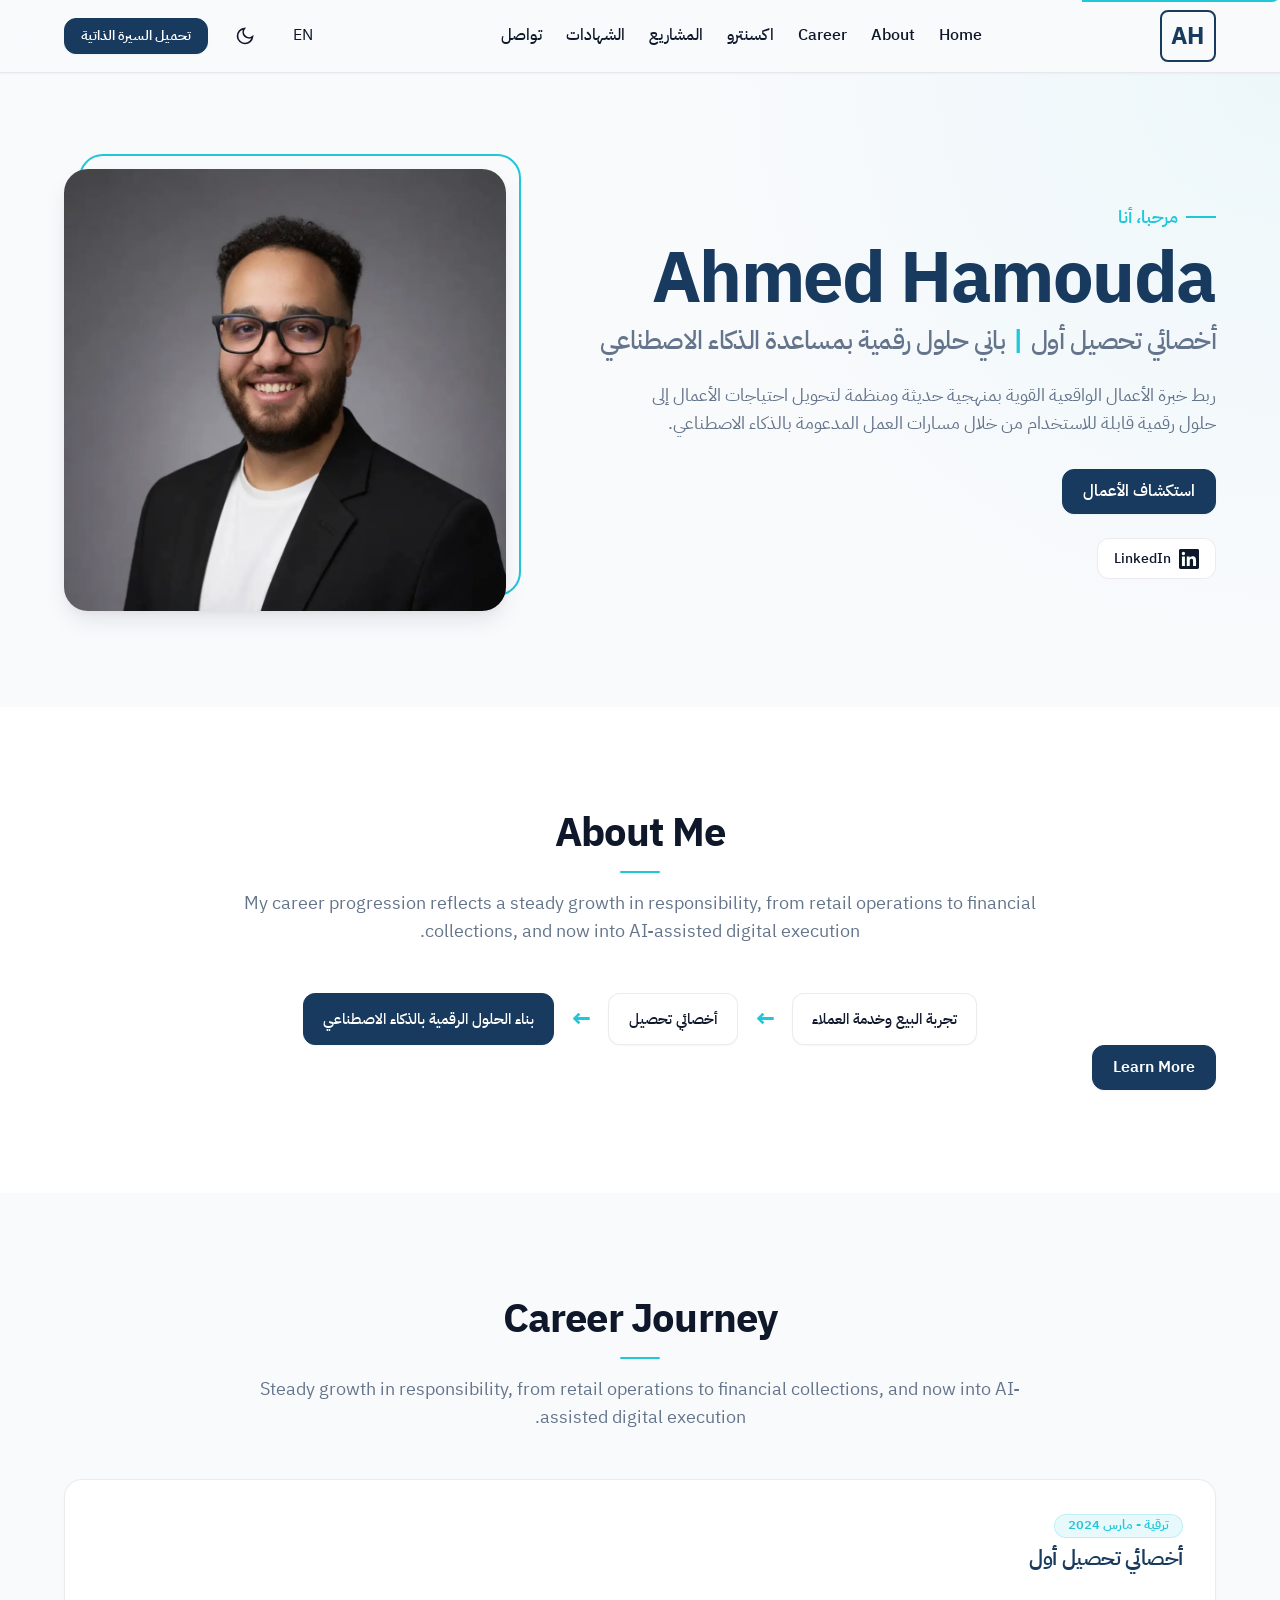
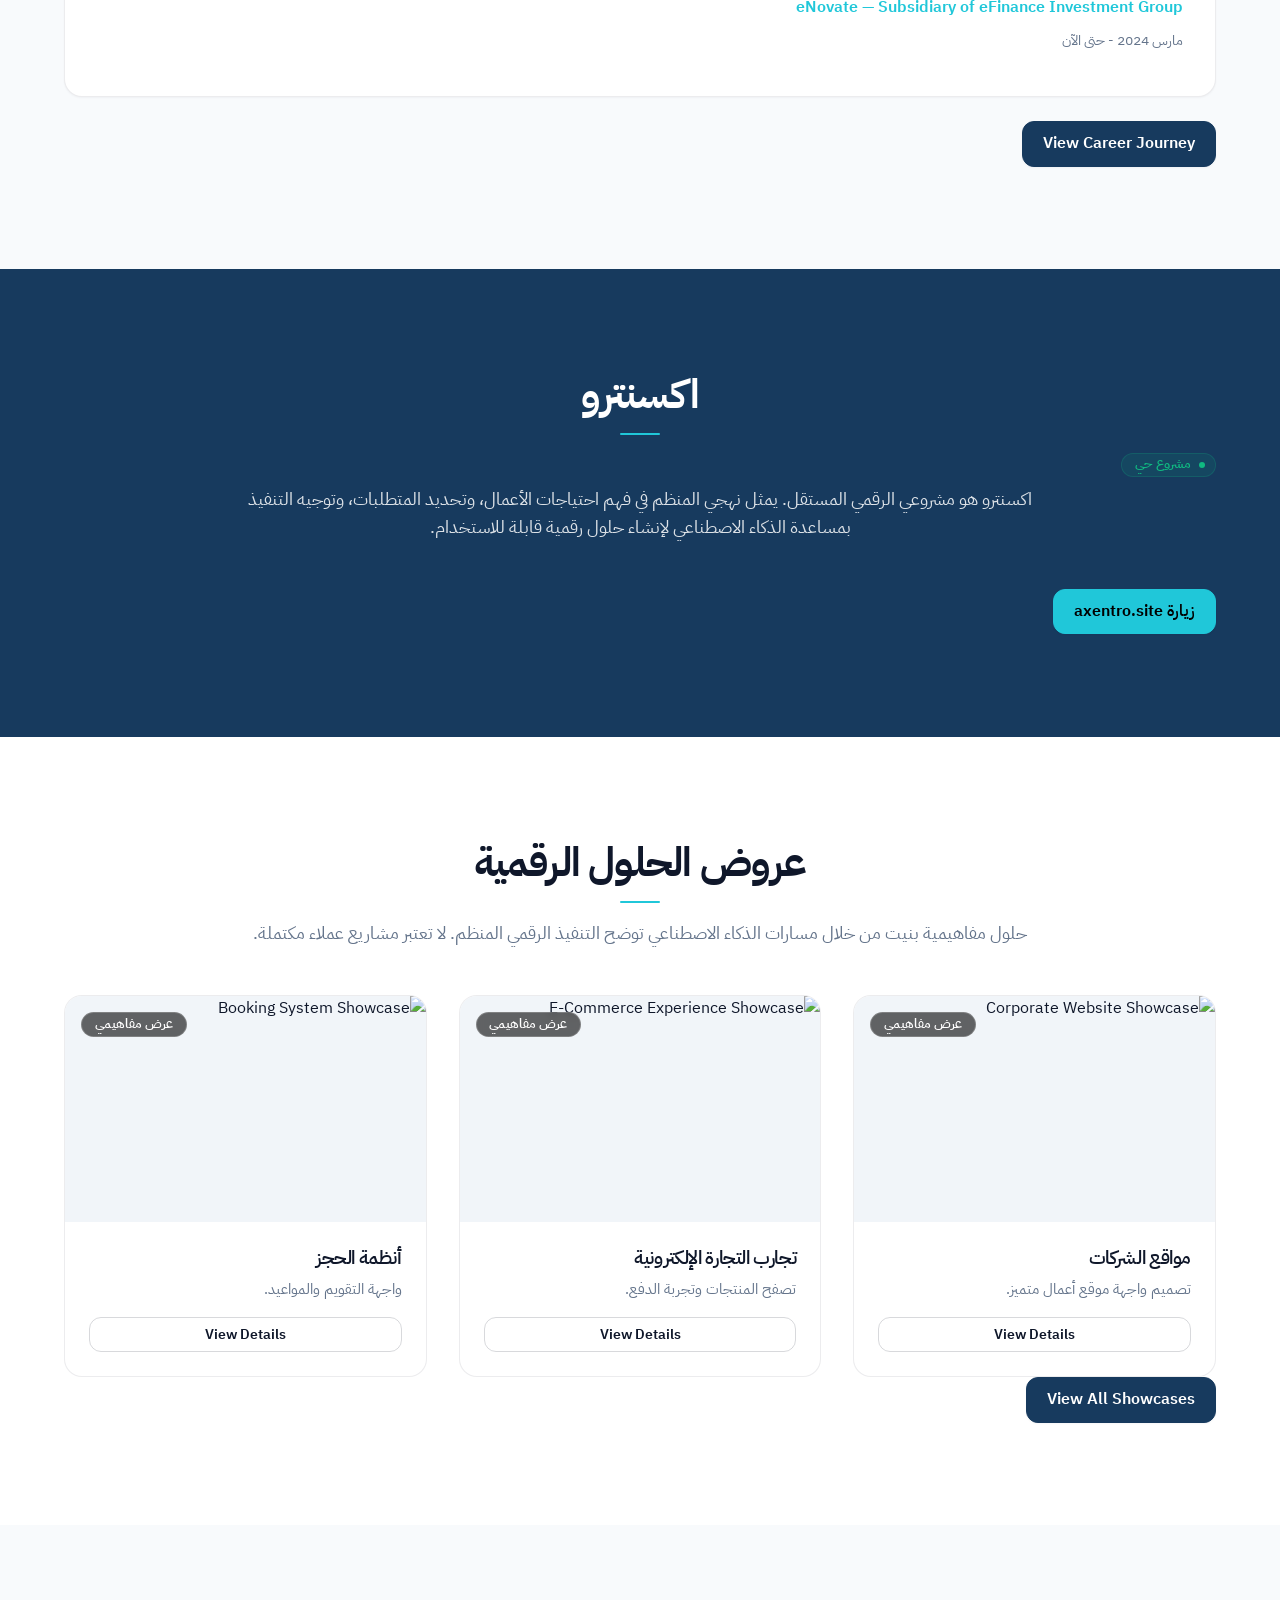
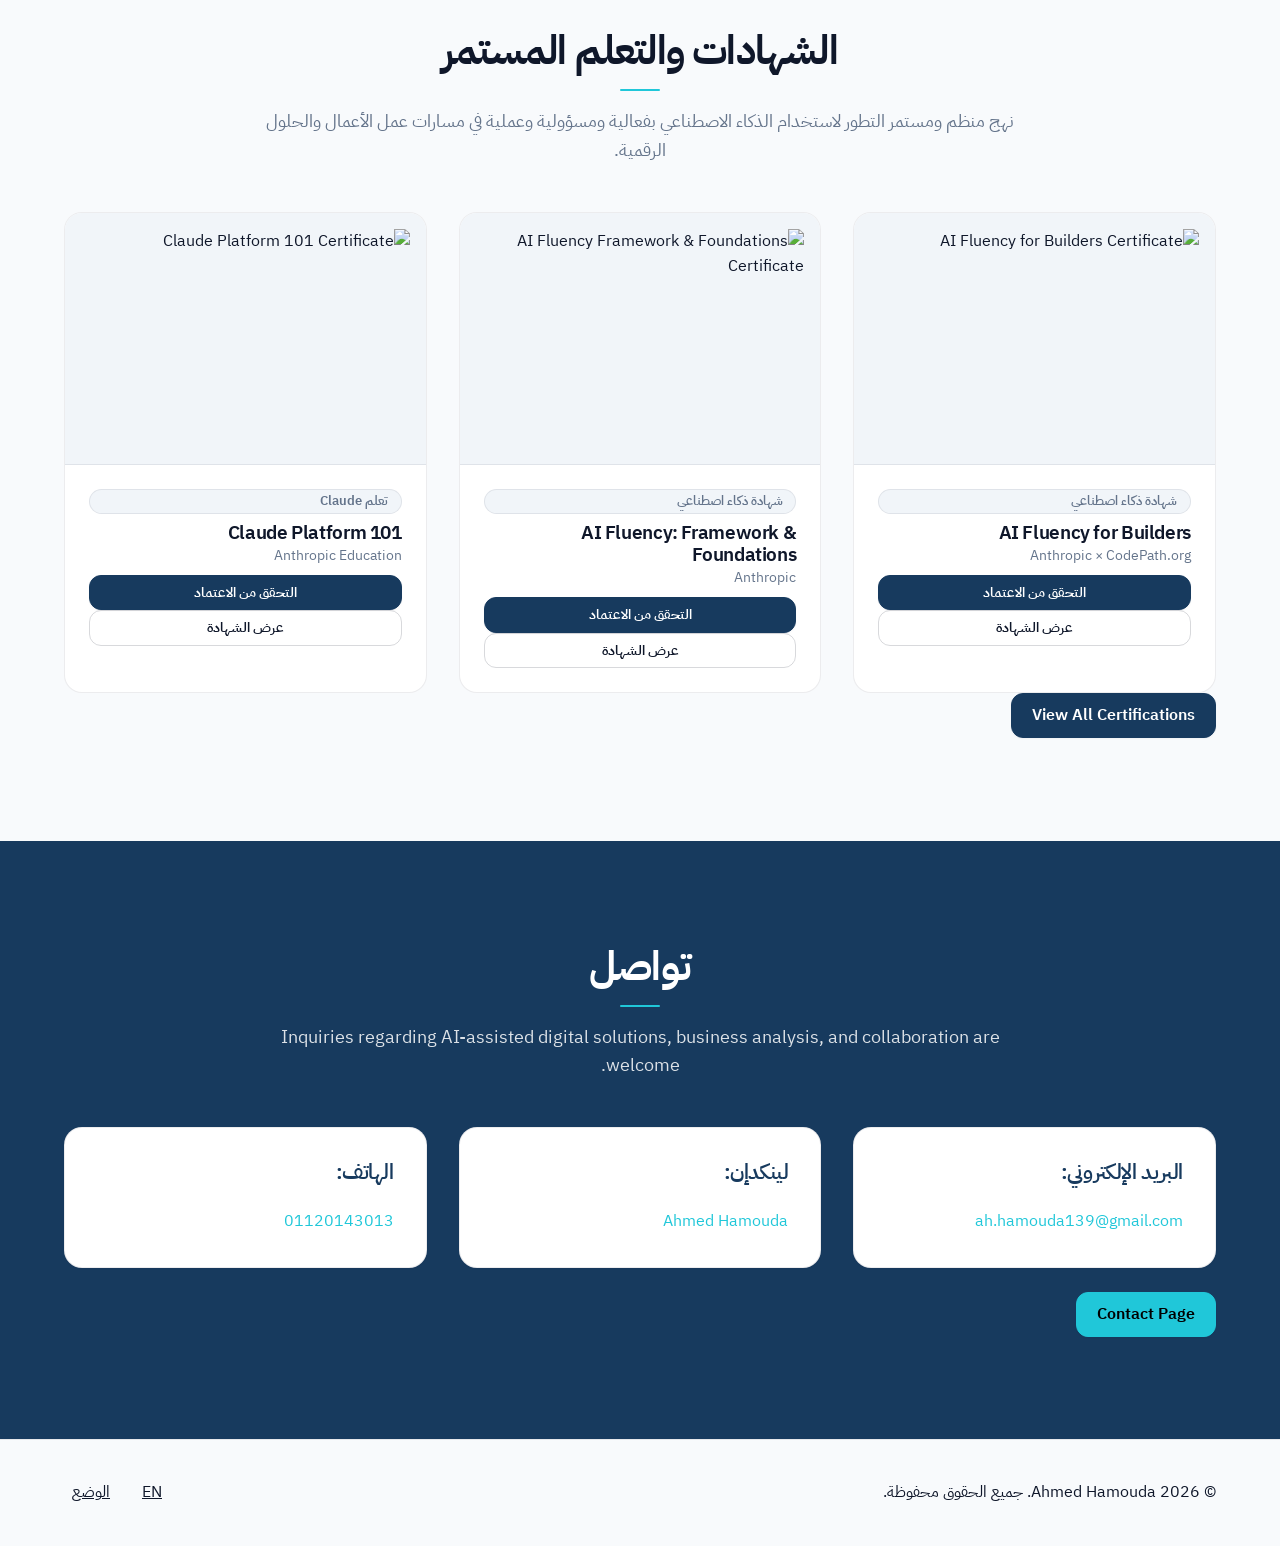
==== commit 99b4f37c: "Enhance index.html with meta tags and accessibility updates Added meta tags for author and robots, u" ====
--- a/index.html
+++ b/index.html
@@ -1,602 +1,348 @@
 <!DOCTYPE html>
-<html lang="en">
+<html lang="ar" dir="rtl" data-theme="light">
 <head>
-  <meta charset="UTF-8" />
-  <meta name="viewport" content="width=device-width, initial-scale=1.0" />
-  <meta http-equiv="X-UA-Compatible" content="IE=edge" />
-
-  <!-- Primary Meta Tags -->
-  <title>Ahmed Hamouda — Senior Collections Specialist & AI Business Systems Developer | Founder of Axentro</title>
-  <meta name="title" content="Ahmed Hamouda — Senior Collections Specialist & AI Business Systems Developer | Founder of Axentro" />
-  <meta name="description" content="Ahmed Mohamed Hamouda Basiony — 9+ years in customer operations, accounts receivable, billing, and collections. Founder of Axentro. Building AI-assisted business systems, invoice platforms, and automation solutions. Available for remote opportunities." />
-  <meta name="author" content="Ahmed Mohamed Hamouda Basiony" />
-  <meta name="keywords" content="collections specialist, accounts receivable, billing specialist, customer support, customer success, business systems developer, ai-assisted developer, freelance web developer, axentro, Cairo, Egypt, remote" />
-  <meta name="robots" content="index, follow, max-image-preview:large" />
-  <meta name="theme-color" content="#0F172A" />
-  <link rel="canonical" href="https://axentro-official.github.io/cv.axentro.net/" />
-
-  <!-- Open Graph -->
-  <meta property="og:type" content="website" />
-  <meta property="og:url" content="https://axentro-official.github.io/cv.axentro.net/" />
-  <meta property="og:title" content="Ahmed Hamouda — Senior Collections Specialist & AI Business Systems Developer" />
-  <meta property="og:description" content="9+ years in collections, accounts receivable, billing, customer support, and customer success. Founder of Axentro — building AI-powered business systems, invoice platforms, and automation solutions." />
-  <meta property="og:site_name" content="Ahmed Hamouda — Premium Digital Resume" />
-
-  <!-- Twitter -->
-  <meta name="twitter:card" content="summary_large_image" />
-  <meta name="twitter:title" content="Ahmed Hamouda — Senior Collections Specialist & Founder of Axentro" />
-  <meta name="twitter:description" content="Collections expert, accounts receivable specialist, customer success professional, and AI business systems developer. Available for remote opportunities." />
-
-  <!-- Favicon -->
-  <link rel="icon" href="data:image/svg+xml,<svg xmlns='http://www.w3.org/2000/svg' viewBox='0 0 100 100'><defs><linearGradient id='g' x1='0' y1='0' x2='1' y2='1'><stop offset='0' stop-color='%2300D4FF'/><stop offset='1' stop-color='%238B5CF6'/></linearGradient></defs><rect width='100' height='100' rx='22' fill='%230F172A'/><text x='50' y='68' font-family='Arial' font-size='52' font-weight='bold' text-anchor='middle' fill='url(%23g)'>AH</text></svg>" />
-
-  <!-- Fonts -->
-  <link rel="preconnect" href="https://fonts.googleapis.com" />
-  <link rel="preconnect" href="https://fonts.gstatic.com" crossorigin />
-  <link href="https://fonts.googleapis.com/css2?family=Sora:wght@300;400;500;600;700;800&family=Inter:wght@300;400;500;600;700&display=swap" rel="stylesheet" />
-
-  <!-- Stylesheet -->
-  <link rel="stylesheet" href="style.css" />
-
-  <!-- Structured Data: Person -->
-  <script type="application/ld+json">
-  {
-    "@context": "https://schema.org",
-    "@type": "Person",
-    "name": "Ahmed Mohamed Hamouda Basiony",
-    "jobTitle": "Senior Collections Specialist & AI-Assisted Business Systems Developer",
-    "email": "mailto:ah.hamouda139@gmail.com",
-    "telephone": "+201146476993",
-    "address": { "@type": "PostalAddress", "addressLocality": "Cairo", "addressCountry": "Egypt" },
-    "url": "https://axentro-official.github.io/cv.axentro.net/",
-    "sameAs": [
-      "https://www.linkedin.com/in/ahmed-hamouda-6505051a5",
-      "https://github.com/axentro-official",
-      "https://axentro-official.github.io/axentro-website/index.html"
-    ],
-    "worksFor": { "@type": "Organization", "name": "eNovate" },
-    "founder": { "@type": "Organization", "name": "Axentro", "url": "https://axentro-official.github.io/axentro-website/index.html" },
-    "knowsAbout": ["Accounts Receivable", "Collections", "Customer Support", "Customer Success", "Billing", "Financial Operations", "Client Relations", "Business Systems", "Web Development", "AI Solutions", "Process Improvement", "Administrative Operations", "AI-Assisted Development", "Supabase", "Google Apps Script", "GitHub Pages"]
-  }
-  </script>
-
-  <!-- Structured Data: Organization -->
-  <script type="application/ld+json">
-  {
-    "@context": "https://schema.org",
-    "@type": "Organization",
-    "name": "Axentro",
-    "url": "https://axentro-official.github.io/axentro-website/index.html",
-    "founder": {
-      "@type": "Person",
-      "name": "Ahmed Mohamed Hamouda Basiony"
-    },
-    "description": "AI-powered business solutions studio building websites, invoice systems, attendance systems, inventory systems, business automation, customer management systems, and AI solutions.",
-    "knowsAbout": [
-      "Business Websites",
-      "E-Commerce Solutions",
-      "Invoice Systems",
-      "Attendance Systems",
-      "Inventory Systems",
-      "Business Automation",
-      "Customer Management Systems",
-      "AI Solutions"
-    ]
-  }
-  </script>
-
-  <!-- Structured Data: WebSite -->
-  <script type="application/ld+json">
-  {
-    "@context": "https://schema.org",
-    "@type": "WebSite",
-    "url": "https://axentro-official.github.io/cv.axentro.net/",
-    "name": "Ahmed Hamouda — Premium Digital Resume",
-    "description": "Digital resume and portfolio for Ahmed Hamouda, Senior Collections Specialist and AI Business Systems Developer.",
-    "potentialAction": {
-      "@type": "SearchAction",
-      "target": "https://axentro-official.github.io/cv.axentro.net/?s={search_term_string}",
-      "query-input": "required name=search_term_string"
+    <meta charset="UTF-8">
+    <meta name="viewport" content="width=device-width, initial-scale=1.0">
+    <meta name="description" content="Ahmed Hamouda - Senior Collection Specialist & AI-Assisted Digital Solutions Builder. Bridging strong real-world business experience with modern digital execution.">
+    <meta name="author" content="Ahmed Hamouda">
+    <meta name="robots" content="index, follow, max-image-preview:large">
+    <title>Ahmed Hamouda | Senior Collection Specialist & AI Solutions Builder</title>
+
+    <link rel="canonical" href="https://ahmed-hamouda-portfolio.pages.dev/">
+    <meta property="og:type" content="website">
+    <meta property="og:site_name" content="Ahmed Hamouda Portfolio">
+    <meta property="og:locale" content="en_US">
+    <meta property="og:locale:alternate" content="ar_EG">
+    <meta property="og:title" content="Ahmed Hamouda | Professional Portfolio">
+    <meta property="og:description" content="Senior Collection Specialist & AI-Assisted Digital Solutions Builder.">
+    <meta property="og:image" content="https://ahmed-hamouda-portfolio.pages.dev/assets/images/og/og-image.webp">
+    <meta property="og:url" content="https://ahmed-hamouda-portfolio.pages.dev/">
+    <meta name="twitter:card" content="summary_large_image">
+    <meta name="twitter:title" content="Ahmed Hamouda | Professional Portfolio">
+    <meta name="twitter:description" content="Senior Collection Specialist & AI-Assisted Digital Solutions Builder.">
+    <meta name="twitter:image" content="https://ahmed-hamouda-portfolio.pages.dev/assets/images/og/og-image.webp">
+    <meta name="theme-color" content="#173A5E">
+
+    <link rel="icon" href="assets/images/icons/favicon.svg" type="image/svg+xml">
+    <link rel="apple-touch-icon" href="assets/images/icons/apple-touch-icon.png">
+    <link rel="manifest" href="manifest.webmanifest">
+
+    <link rel="preconnect" href="https://fonts.googleapis.com">
+    <link rel="preconnect" href="https://fonts.gstatic.com" crossorigin>
+    <link href="https://fonts.googleapis.com/css2?family=IBM+Plex+Sans+Arabic:wght@400;500;600;700&family=Inter:wght@400;500;600;700&display=swap" rel="stylesheet">
+
+    <link rel="stylesheet" href="assets/css/main.css">
+    <link rel="stylesheet" href="assets/css/responsive.css">
+    <link rel="stylesheet" href="assets/css/print.css" media="print">
+
+    <script type="application/ld+json">
+    {
+      "@context": "https://schema.org",
+      "@graph": [
+        {
+          "@type": "Person",
+          "name": "Ahmed Hamouda",
+          "jobTitle": "Senior Collection Specialist | AI-Assisted Digital Solutions Builder",
+          "email": "mailto:ah.hamouda139@gmail.com",
+          "telephone": "+201120143013",
+          "address": {
+            "@type": "PostalAddress",
+            "addressLocality": "Cairo",
+            "addressCountry": "EG"
+          },
+          "url": "https://ahmed-hamouda-portfolio.pages.dev",
+          "sameAs": [
+            "https://www.linkedin.com/in/ahmed-hamouda-6505051a5/",
+            "https://axentro.site/"
+          ]
+        },
+        {
+          "@type": "WebSite",
+          "name": "Ahmed Hamouda Portfolio",
+          "url": "https://ahmed-hamouda-portfolio.pages.dev"
+        },
+        {
+          "@type": "WebPage",
+          "name": "Ahmed Hamouda | Senior Collection Specialist & AI Solutions Builder",
+          "url": "https://ahmed-hamouda-portfolio.pages.dev/",
+          "description": "Ahmed Hamouda - Senior Collection Specialist & AI-Assisted Digital Solutions Builder. Bridging strong real-world business experience with modern digital execution.",
+          "isPartOf": {
+            "@type": "WebSite",
+            "name": "Ahmed Hamouda Portfolio",
+            "url": "https://ahmed-hamouda-portfolio.pages.dev"
+          }
+        }
+      ]
     }
-  }
-  </script>
+    </script>
 </head>
 <body>
-
-  <!-- ===== LOADING SCREEN ===== -->
-  <div class="loader" id="loader" aria-hidden="true">
-    <div class="loader__inner">
-      <div class="loader__logo"><span>A</span><span>H</span></div>
-      <div class="loader__bar"><div class="loader__progress" id="loaderProgress"></div></div>
-      <div class="loader__text">Loading Professional Profile</div>
-    </div>
-  </div>
-
-  <!-- ===== SCROLL PROGRESS ===== -->
-  <div class="scroll-progress" id="scrollProgress" aria-hidden="true"></div>
-
-  <!-- ===== CURSOR GLOW ===== -->
-  <div class="cursor-glow" id="cursorGlow" aria-hidden="true"></div>
-
-  <!-- ===== BACKGROUND ===== -->
-  <div class="bg-blobs" aria-hidden="true">
-    <div class="blob blob--blue"></div>
-    <div class="blob blob--purple"></div>
-    <div class="blob blob--cyan"></div>
-  </div>
-  <div class="grid-overlay" aria-hidden="true"></div>
-
-  <!-- ===== HEADER ===== -->
-  <header class="header" id="header">
-    <div class="container header__inner">
-      <a href="#home" class="logo" aria-label="Ahmed Hamouda Home">
-        <span class="logo__mark">AH</span>
-        <span class="logo__text">Ahmed Hamouda</span>
-      </a>
-
-      <div class="nav-dropdown" id="navDropdown">
-        <nav class="nav" id="nav" aria-label="Primary navigation">
-          <a href="#about" class="nav__link">About</a>
-          <a href="#skills" class="nav__link">Skills</a>
-          <a href="#stack" class="nav__link">Stack</a>
-          <a href="#achievements" class="nav__link">Achievements</a>
-          <a href="#projects" class="nav__link">Projects</a>
-          <a href="#education" class="nav__link">Education</a>
-          <a href="#opportunities" class="btn btn--primary magnetic nav__hire">Hire Me</a>
-        </nav>
-      </div>
-
-      <button class="menu-toggle" id="menuToggle" aria-label="Toggle menu" aria-expanded="false">
-        <span></span><span></span><span></span>
-      </button>
-    </div>
-  </header>
-
-  <main>
-
-    <!-- ===== HERO ===== -->
-    <section class="hero" id="home">
-      <div class="container hero__inner">
-        <div class="hero__content">
-          <div class="hero__badge reveal">
-            <span class="hero__badge-dot"></span>
-            Available for Remote Opportunities · Customer Support · Collections · AI Solutions
-          </div>
-
-          <h1 class="hero__title reveal">
-            <span class="hero__title-line">Ahmed</span>
-            <span class="hero__title-line hero__title-line--accent">Hamouda</span>
-          </h1>
-
-          <div class="hero__typing reveal">
-            <span class="hero__typing-prefix">I'm a</span>
-            <span class="hero__typing-text" id="typingText"></span>
-            <span class="hero__typing-cursor">|</span>
-          </div>
-
-          <p class="hero__desc reveal">
-            Senior collections specialist and accounts receivable expert with <strong>9+ years</strong> in financial operations, billing, customer support, and customer success. Founder of <span class="text-gradient">Axentro</span> — building AI-powered business systems, invoice platforms, and automation solutions that turn operational friction into elegant software.
-          </p>
-
-          <div class="hero__actions reveal">
-            <a href="cv/Ahmed_Hamouda_CV.pdf" download="Ahmed_Hamouda_CV.pdf" class="btn btn--primary magnetic" id="downloadCvBtn">
-              <svg class="btn-icon" width="16" height="16" viewBox="0 0 24 24" fill="none" stroke="currentColor" stroke-width="2"><path d="M14 2H6a2 2 0 00-2 2v16a2 2 0 002 2h12a2 2 0 002-2V8z"/><path d="M14 2v6h6M9 15l3 3 3-3M12 12v6"/></svg>
-              <svg class="btn-check" width="16" height="16" viewBox="0 0 24 24" fill="none" stroke="currentColor" stroke-width="2"><path d="M22 11.08V12a10 10 0 11-5.93-9.14"/><path d="M22 4L12 14.01l-3-3"/></svg>
-              <span class="btn-text">Download CV</span>
+    <a href="#main-content" class="skip-link" data-i18n="skip_link">Skip to main content</a>
+
+    <header class="site-header" role="banner">
+        <div class="container header-inner">
+            <a href="index.html" class="logo" aria-label="Ahmed Hamouda — Home">
+                <span aria-hidden="true">AH</span>
             </a>
-            <a href="#opportunities" class="btn btn--ghost magnetic">
-              <span>Hire Me</span>
-            </a>
-            <a href="https://wa.me/201146476993" target="_blank" rel="noopener" class="btn btn--whatsapp magnetic">
-              <svg width="18" height="18" viewBox="0 0 24 24" fill="currentColor"><path d="M17.472 14.382c-.297-.149-1.758-.867-2.03-.967-.273-.099-.471-.148-.67.15-.197.297-.767.966-.94 1.164-.173.199-.347.223-.644.075-.297-.15-1.255-.463-2.39-1.475-.883-.788-1.48-1.761-1.653-2.059-.173-.297-.018-.458.13-.606.134-.133.298-.347.446-.52.149-.174.198-.298.298-.497.099-.198.05-.371-.025-.52-.075-.149-.669-1.612-.916-2.207-.242-.579-.487-.5-.669-.51l-.57-.01c-.198 0-.52.074-.792.372-.272.297-1.04 1.016-1.04 2.479 0 1.462 1.065 2.875 1.213 3.074.149.198 2.096 3.2 5.077 4.487.709.306 1.262.489 1.694.625.712.227 1.36.195 1.872.118.571-.085 1.758-.719 2.006-1.413.248-.694.248-1.289.173-1.413-.074-.124-.272-.198-.57-.347m-5.421 7.403h-.004a9.87 9.87 0 01-5.031-1.378l-.361-.214-3.741.982.998-3.648-.235-.374a9.86 9.86 0 01-1.51-5.26c.001-5.45 4.436-9.884 9.888-9.884 2.64 0 5.122 1.03 6.988 2.898a9.825 9.825 0 012.893 6.994c-.003 5.45-4.437 9.884-9.885 9.884m8.413-18.297A11.815 11.815 0 0012.05 0C5.495 0 .16 5.335.157 11.892c0 2.096.547 4.142 1.588 5.945L.057 24l6.305-1.654a11.882 11.882 0 005.683 1.448h.005c6.554 0 11.89-5.335 11.893-11.893a11.821 11.821 0 00-3.48-8.413Z"/></svg>
-              <span>WhatsApp</span>
-            </a>
-          </div>
-
-          <div class="hero__stats reveal">
-            <div class="hero__stat">
-              <div class="hero__stat-num" data-count="9" data-suffix="+">0</div>
-              <div class="hero__stat-label">Years Experience</div>
-            </div>
-            <div class="hero__stat">
-              <div class="hero__stat-num" data-count="15" data-suffix="+">0</div>
-              <div class="hero__stat-label">Projects Built</div>
-            </div>
-            <div class="hero__stat">
-              <div class="hero__stat-num" data-count="5" data-suffix="+">0</div>
-              <div class="hero__stat-label">Business Systems</div>
-            </div>
-            <div class="hero__stat">
-              <div class="hero__stat-num hero__stat-num--plain">2025</div>
-              <div class="hero__stat-label">Axentro Founded</div>
-            </div>
-          </div>
+
+            <nav class="main-nav" id="primary-nav" aria-label="Main navigation">
+                <ul role="list">
+                    <li><a href="index.html" class="active" data-i18n="nav_home" aria-current="page">Home</a></li>
+                    <li><a href="about.html" data-i18n="nav_about">About</a></li>
+                    <li><a href="career.html" data-i18n="nav_career">Career</a></li>
+                    <li><a href="axentro.html" data-i18n="nav_axentro">Axentro</a></li>
+                    <li><a href="showcases.html" data-i18n="nav_showcases">Showcases</a></li>
+                    <li><a href="certifications.html" data-i18n="nav_certs">Certifications</a></li>
+                    <li><a href="contact.html" data-i18n="nav_contact">Contact</a></li>
+                </ul>
+            </nav>
+
+            <div class="header-actions">
+                <button type="button" class="btn-icon lang-switch" aria-label="Switch Language">
+                    <span class="lang-current">EN</span>
+                </button>
+                <button type="button" class="btn-icon theme-switch" aria-label="Switch Theme">
+                    <svg class="icon-sun" xmlns="http://www.w3.org/2000/svg" viewBox="0 0 24 24" fill="none" stroke="currentColor" stroke-width="2" aria-hidden="true" focusable="false"><circle cx="12" cy="12" r="5"/><path d="M12 1v2M12 21v2M4.22 4.22l1.42 1.42M18.36 18.36l1.42 1.42M1 12h2M21 12h2M4.22 19.78l1.42-1.42M18.36 5.64l1.42-1.42"/></svg>
+                    <svg class="icon-moon" xmlns="http://www.w3.org/2000/svg" viewBox="0 0 24 24" fill="none" stroke="currentColor" stroke-width="2" aria-hidden="true" focusable="false"><path d="M21 12.79A9 9 0 1 1 11.21 3 7 7 0 0 0 21 12.79z"/></svg>
+                </button>
+                <a href="assets/cv/Ahmed-Hamouda-CV.pdf" download class="btn btn-primary btn-sm" data-i18n="download_cv">Download CV</a>
+                <button type="button" class="btn-icon menu-toggle" id="menu-toggle" aria-label="Open Menu" aria-expanded="false" aria-controls="primary-nav">
+                    <svg xmlns="http://www.w3.org/2000/svg" viewBox="0 0 24 24" fill="none" stroke="currentColor" stroke-width="2" aria-hidden="true" focusable="false"><line x1="3" y1="12" x2="21" y2="12"/><line x1="3" y1="6" x2="21" y2="6"/><line x1="3" y1="18" x2="21" y2="18"/></svg>
+                </button>
+            </div>
         </div>
-
-        <div class="hero__visual reveal">
-          <div class="hero__orb">
-            <div class="hero__orb-ring hero__orb-ring--1"></div>
-            <div class="hero__orb-ring hero__orb-ring--2"></div>
-            <div class="hero__orb-ring hero__orb-ring--3"></div>
-            <div class="hero__orb-core"><span>AH</span></div>
-            <div class="hero__orb-chip hero__orb-chip--1">AI</div>
-            <div class="hero__orb-chip hero__orb-chip--2">AR</div>
-            <div class="hero__orb-chip hero__orb-chip--3">OPS</div>
-            <div class="hero__orb-chip hero__orb-chip--4">FIN</div>
-          </div>
+    </header>
+
+    <main id="main-content" role="main">
+
+        <section class="hero section" aria-labelledby="hero-heading">
+            <div class="container hero-inner">
+                <div class="hero-content">
+                    <p class="hero-pretitle" data-i18n="hero_pretitle">Hello, I am</p>
+                    <h1 class="hero-title" id="hero-heading">Ahmed Hamouda</h1>
+                    <h2 class="hero-subtitle">
+                        <span data-i18n="hero_role_1">Senior Collection Specialist</span>
+                        <span class="divider" aria-hidden="true">|</span>
+                        <span data-i18n="hero_role_2">AI-Assisted Digital Solutions Builder</span>
+                    </h2>
+                    <p class="hero-desc" data-i18n="hero_desc">Bridging strong real-world business experience with a structured modern method for turning business needs into usable digital solutions through AI-assisted workflows.</p>
+                    <div class="hero-ctas">
+                        <a href="showcases.html" class="btn btn-primary" data-i18n="cta_explore">Explore Work</a>
+                    </div>
+                    <div class="hero-social">
+                        <a href="https://www.linkedin.com/in/ahmed-hamouda-6505051a5/" target="_blank" rel="noopener noreferrer" class="social-link linkedin-link" aria-label="Visit Ahmed Hamouda on LinkedIn">
+                            <svg xmlns="http://www.w3.org/2000/svg" viewBox="0 0 24 24" fill="currentColor" aria-hidden="true" focusable="false">
+                                <path d="M20.45 20.45h-3.56v-5.57c0-1.33-.03-3.04-1.85-3.04-1.85 0-2.14 1.45-2.14 2.94v5.67H9.34V8.99h3.42v1.57h.05c.48-.9 1.64-1.85 3.37-1.85 3.6 0 4.27 2.37 4.27 5.46v6.28zM5.32 7.42a2.06 2.06 0 1 1 0-4.12 2.06 2.06 0 0 1 0 4.12zM7.1 20.45H3.54V8.99H7.1v11.46zM22.23 0H1.77C.79 0 0 .77 0 1.73v20.54C0 23.23.79 24 1.77 24h20.46c.98 0 1.77-.77 1.77-1.73V1.73C24 .77 23.21 0 22.23 0z"/>
+                            </svg>
+                            <span>LinkedIn</span>
+                        </a>
+                    </div>
+                </div>
+                <div class="hero-visual">
+                    <div class="profile-image-frame">
+                        <img src="assets/images/profile/ahmed-hamouda.webp" alt="Portrait of Ahmed Hamouda — Senior Collection Specialist and AI-Assisted Digital Solutions Builder" class="profile-image" width="640" height="640" fetchpriority="high" decoding="async" loading="eager">
+                    </div>
+                </div>
+            </div>
+        </section>
+
+        <section id="about-preview" class="section bg-surface" aria-labelledby="about-preview-heading">
+            <div class="container">
+                <header class="section-header">
+                    <h2 class="section-title" id="about-preview-heading" data-i18n="about_preview_title">About Me</h2>
+                    <p class="section-desc" data-i18n="about_preview_desc">My career progression reflects a steady growth in responsibility, from retail operations to financial collections, and now into AI-assisted digital execution.</p>
+                </header>
+                <div class="profile-path" role="list" aria-label="Career progression path">
+                    <div class="path-step" role="listitem"><span data-i18n="path_1">Retail &amp; Customer Experience</span></div>
+                    <div class="path-arrow" aria-hidden="true">→</div>
+                    <div class="path-step" role="listitem"><span data-i18n="path_4">Collection Specialist</span></div>
+                    <div class="path-arrow" aria-hidden="true">→</div>
+                    <div class="path-step highlight" role="listitem"><span data-i18n="path_6">AI-Assisted Digital Solution Building</span></div>
+                </div>
+                <div class="hero-ctas">
+                    <a href="about.html" class="btn btn-primary" data-i18n="learn_more">Learn More</a>
+                </div>
+            </div>
+        </section>
+
+        <section id="career-preview" class="section" aria-labelledby="career-preview-heading">
+            <div class="container">
+                <header class="section-header">
+                    <h2 class="section-title" id="career-preview-heading" data-i18n="career_preview_title">Career Journey</h2>
+                    <p class="section-desc" data-i18n="career_preview_desc">Steady growth in responsibility, from retail operations to financial collections, and now into AI-assisted digital execution.</p>
+                </header>
+                <article class="track-card">
+                    <span class="badge badge-promo" data-i18n="promo">PROMOTED — MARCH 2024</span>
+                    <h3 data-i18n="role_senior">Senior Collection Specialist</h3>
+                    <p class="company">eNovate — Subsidiary of eFinance Investment Group</p>
+                    <span class="duration" data-i18n="dur_senior">March 2024 — Present</span>
+                </article>
+                <div class="hero-ctas">
+                    <a href="career.html" class="btn btn-primary" data-i18n="view_career_journey">View Career Journey</a>
+                </div>
+            </div>
+        </section>
+
+        <section id="axentro-preview" class="section bg-navy" aria-labelledby="axentro-preview-heading">
+            <div class="container">
+                <header class="section-header">
+                    <h2 class="section-title" id="axentro-preview-heading" data-i18n="axentro_title">Axentro</h2>
+                    <span class="badge badge-live" data-i18n="axentro_status">Live Project</span>
+                    <p class="section-desc" data-i18n="axentro_desc">Axentro is my independent digital venture. It represents my structured approach to understanding business needs, defining requirements, and guiding AI-assisted implementation to create usable digital solutions.</p>
+                </header>
+                <div class="hero-ctas">
+                    <a href="https://axentro.site/" target="_blank" rel="noopener noreferrer" class="btn btn-accent" data-i18n="visit_axentro">Visit Axentro.site</a>
+                </div>
+            </div>
+        </section>
+
+        <section id="showcases-preview" class="section bg-surface" aria-labelledby="showcases-preview-heading">
+            <div class="container">
+                <header class="section-header">
+                    <h2 class="section-title" id="showcases-preview-heading" data-i18n="showcases_title">Digital Solution Showcases</h2>
+                    <p class="section-desc" data-i18n="showcases_desc">Conceptual solutions built through AI-assisted workflows demonstrating structured digital execution.</p>
+                </header>
+
+                <div class="grid-3">
+                    <article class="showcase-card">
+                        <div class="card-image-wrap">
+                            <img src="assets/images/showcases/corporate-website.webp" alt="Corporate Website Showcase" width="400" height="250" loading="lazy" decoding="async">
+                            <span class="badge badge-concept" data-i18n="concept_badge">Concept Showcase</span>
+                        </div>
+                        <div class="card-body">
+                            <h3 data-i18n="show_1_title">Corporate Websites</h3>
+                            <p data-i18n="show_1_desc">Premium business website interface design.</p>
+                            <a href="showcases.html" class="btn btn-sm btn-outline" data-i18n="view_details">View Details</a>
+                        </div>
+                    </article>
+
+                    <article class="showcase-card">
+                        <div class="card-image-wrap">
+                            <img src="assets/images/showcases/ecommerce.webp" alt="E-Commerce Experience Showcase" width="400" height="250" loading="lazy" decoding="async">
+                            <span class="badge badge-concept" data-i18n="concept_badge">Concept Showcase</span>
+                        </div>
+                        <div class="card-body">
+                            <h3 data-i18n="show_3_title">E-Commerce Experiences</h3>
+                            <p data-i18n="show_3_desc">Product browsing and checkout experience.</p>
+                            <a href="showcases.html" class="btn btn-sm btn-outline" data-i18n="view_details">View Details</a>
+                        </div>
+                    </article>
+
+                    <article class="showcase-card">
+                        <div class="card-image-wrap">
+                            <img src="assets/images/showcases/booking-system.webp" alt="Booking System Showcase" width="400" height="250" loading="lazy" decoding="async">
+                            <span class="badge badge-concept" data-i18n="concept_badge">Concept Showcase</span>
+                        </div>
+                        <div class="card-body">
+                            <h3 data-i18n="show_4_title">Booking Systems</h3>
+                            <p data-i18n="show_4_desc">Calendar and appointment interface.</p>
+                            <a href="showcases.html" class="btn btn-sm btn-outline" data-i18n="view_details">View Details</a>
+                        </div>
+                    </article>
+                </div>
+                <div class="hero-ctas">
+                    <a href="showcases.html" class="btn btn-primary" data-i18n="view_all_showcases">View All Showcases</a>
+                </div>
+            </div>
+        </section>
+
+        <section id="certs-preview" class="section" aria-labelledby="certs-preview-heading">
+            <div class="container">
+                <header class="section-header">
+                    <h2 class="section-title" id="certs-preview-heading" data-i18n="certs_title">Certifications &amp; Continuous Learning</h2>
+                    <p class="section-desc" data-i18n="certs_desc">A structured and continuously developing approach to using AI effectively, responsibly, and practically.</p>
+                </header>
+
+                <div class="grid-3">
+                    <article class="cert-card">
+                        <div class="cert-img-wrap">
+                            <img src="assets/images/certificates/ai-fluency-builders.webp" alt="AI Fluency for Builders Certificate" width="400" height="280" loading="lazy" decoding="async" class="cert-img">
+                        </div>
+                        <div class="cert-body">
+                            <span class="badge badge-cat" data-i18n="cat_ai">AI Credential</span>
+                            <h3>AI Fluency for Builders</h3>
+                            <p class="provider">Anthropic × CodePath.org</p>
+                            <a href="https://verify.skilljar.com/c/6jrtz95e6fd7" target="_blank" rel="noopener noreferrer" class="btn btn-sm btn-primary" data-i18n="verify_cert">Verify Credential</a>
+                            <a href="assets/images/certificates/ai-fluency-builders.webp" target="_blank" rel="noopener noreferrer" class="btn btn-sm btn-outline" data-i18n="view_cert">View Certificate</a>
+                        </div>
+                    </article>
+
+                    <article class="cert-card">
+                        <div class="cert-img-wrap">
+                            <img src="assets/images/certificates/ai-fluency-framework.webp" alt="AI Fluency Framework & Foundations Certificate" width="400" height="280" loading="lazy" decoding="async" class="cert-img">
+                        </div>
+                        <div class="cert-body">
+                            <span class="badge badge-cat" data-i18n="cat_ai">AI Credential</span>
+                            <h3>AI Fluency: Framework &amp; Foundations</h3>
+                            <p class="provider">Anthropic</p>
+                            <a href="https://verify.skilljar.com/c/aqzt5nm55936" target="_blank" rel="noopener noreferrer" class="btn btn-sm btn-primary" data-i18n="verify_cert">Verify Credential</a>
+                            <a href="assets/images/certificates/ai-fluency-framework.webp" target="_blank" rel="noopener noreferrer" class="btn btn-sm btn-outline" data-i18n="view_cert">View Certificate</a>
+                        </div>
+                    </article>
+
+                    <article class="cert-card">
+                        <div class="cert-img-wrap">
+                            <img src="assets/images/certificates/claude-platform-101.webp" alt="Claude Platform 101 Certificate" width="400" height="280" loading="lazy" decoding="async" class="cert-img">
+                        </div>
+                        <div class="cert-body">
+                            <span class="badge badge-cat" data-i18n="cat_claude">Claude Learning</span>
+                            <h3>Claude Platform 101</h3>
+                            <p class="provider">Anthropic Education</p>
+                            <a href="https://verify.skilljar.com/c/daawhsn4kbjo" target="_blank" rel="noopener noreferrer" class="btn btn-sm btn-primary" data-i18n="verify_cert">Verify Credential</a>
+                            <a href="assets/images/certificates/claude-platform-101.webp" target="_blank" rel="noopener noreferrer" class="btn btn-sm btn-outline" data-i18n="view_cert">View Certificate</a>
+                        </div>
+                    </article>
+                </div>
+                <div class="hero-ctas">
+                    <a href="certifications.html" class="btn btn-primary" data-i18n="view_all_certs">View All Certifications</a>
+                </div>
+            </div>
+        </section>
+
+        <section id="contact-preview" class="section bg-navy" aria-labelledby="contact-preview-heading">
+            <div class="container">
+                <header class="section-header">
+                    <h2 class="section-title" id="contact-preview-heading" data-i18n="contact_title">Get In Touch</h2>
+                    <p class="section-desc" data-i18n="contact_preview_desc">Inquiries regarding AI-assisted digital solutions, business analysis, and collaboration are welcome.</p>
+                </header>
+                <div class="grid-3">
+                    <div class="cap-card">
+                        <h3 data-i18n="email_label">Email</h3>
+                        <p><a href="mailto:ah.hamouda139@gmail.com">ah.hamouda139@gmail.com</a></p>
+                    </div>
+                    <div class="cap-card">
+                        <h3 data-i18n="linkedin_label">LinkedIn</h3>
+                        <p><a href="https://www.linkedin.com/in/ahmed-hamouda-6505051a5/" target="_blank" rel="noopener noreferrer">Ahmed Hamouda</a></p>
+                    </div>
+                    <div class="cap-card">
+                        <h3 data-i18n="phone_label">Phone</h3>
+                        <p><a href="tel:+201120143013">01120143013</a></p>
+                    </div>
+                </div>
+                <div class="hero-ctas">
+                    <a href="contact.html" class="btn btn-accent" data-i18n="contact_page_btn">Contact Page</a>
+                </div>
+            </div>
+        </section>
+    </main>
+
+    <footer class="site-footer" role="contentinfo">
+        <div class="container footer-inner">
+            <p>&copy; <span id="year"></span> Ahmed Hamouda. <span data-i18n="rights_reserved">All rights reserved.</span></p>
+            <div class="footer-controls">
+                <button type="button" class="btn-link lang-switch" aria-label="Switch Language">
+                    <span class="lang-current">EN</span>
+                </button>
+                <button type="button" class="btn-link theme-switch" aria-label="Switch Theme">
+                    <span data-i18n="theme_toggle">Theme</span>
+                </button>
+            </div>
         </div>
-      </div>
-    </section>
-
-    <!-- ===== ABOUT / SUMMARY / OBJECTIVE ===== -->
-    <section class="section about" id="about">
-      <div class="container">
-        <div class="section__head reveal">
-          <span class="section__tag">01 — Professional Summary</span>
-          <h2 class="section__title">Where operations meets <span class="text-gradient">engineering</span></h2>
-        </div>
-
-        <div class="about__grid">
-          <div class="about__copy reveal">
-            <p class="about__lead">
-              I am a highly versatile Business Operations Professional and AI-Assisted Business Systems Developer with over 9+ years of experience spanning retail operations, sales, customer service, administrative management, accounts receivable, and collections expertise.
-            </p>
-            <p>
-              My journey began on the retail floor, advancing through sales and customer service roles before transitioning into corporate operations and financial management. I found my niche in Accounts Receivable and Collections, where I honed my skills in debt recovery, billing operations, and client relations.
-            </p>
-            <p>
-              Combining my deep operational expertise with self-taught technology skills, I founded <strong>Axentro</strong> — a startup focused on building AI-assisted business systems. I leverage AI-assisted development tools, GitHub, Supabase, and Google Apps Script to design, deploy, and maintain real-world business systems that solve operational friction.
-            </p>
-            
-            <div class="objective-card reveal">
-              <h3 class="objective-title">Career Objective</h3>
-              <p class="objective-text">
-                "To leverage my 9+ years of experience in customer operations, accounts receivable, and collections, alongside my expertise in AI-assisted business systems development, to drive financial accuracy, operational efficiency, and digital transformation for forward-thinking organizations. I aim to build scalable business solutions as the Founder of Axentro while contributing to remote customer success and financial operations teams."
-              </p>
-            </div>
-          </div>
-
-          <div class="about__cards">
-            <div class="about__card reveal">
-              <div class="about__card-icon">
-                <svg width="22" height="22" viewBox="0 0 24 24" fill="none" stroke="currentColor" stroke-width="2"><path d="M3 3v18h18"/><path d="M7 14l4-4 4 4 5-5"/></svg>
-              </div>
-              <h3>Collections &amp; AR</h3>
-              <p>Reduced overdue receivables through structured follow-up, negotiation, aging-based prioritization, and billing reconciliation.</p>
-            </div>
-            <div class="about__card reveal">
-              <div class="about__card-icon">
-                <svg width="22" height="22" viewBox="0 0 24 24" fill="none" stroke="currentColor" stroke-width="2"><path d="M16 21v-2a4 4 0 00-4-4H5a4 4 0 00-4 4v2"/><circle cx="8.5" cy="7" r="4"/><path d="M20 8v6M23 11h-6"/></svg>
-              </div>
-              <h3>Customer Operations</h3>
-              <p>9+ years across retail, admin, and finance — fluent in customer support, customer success, client relations, and SLA management.</p>
-            </div>
-            <div class="about__card reveal">
-              <div class="about__card-icon">
-                <svg width="22" height="22" viewBox="0 0 24 24" fill="none" stroke="currentColor" stroke-width="2"><path d="M12 2v20M2 12h20"/><circle cx="12" cy="12" r="9"/></svg>
-              </div>
-              <h3>Founder Mindset</h3>
-              <p>Built Axentro from zero — turning operational insight into shipping SaaS-style business systems and automation solutions.</p>
-            </div>
-            <div class="about__card reveal">
-              <div class="about__card-icon">
-                <svg width="22" height="22" viewBox="0 0 24 24" fill="none" stroke="currentColor" stroke-width="2"><path d="M12 2L2 7l10 5 10-5-10-5z"/><path d="M2 17l10 5 10-5M2 12l10 5 10-5"/></svg>
-              </div>
-              <h3>AI-Assisted Builder</h3>
-              <p>Augmenting delivery speed with AI tooling — from architecture to deployment on Supabase, Google Apps Script, and GitHub Pages.</p>
-            </div>
-          </div>
-        </div>
-      </div>
-    </section>
-
-    <!-- ===== CORE COMPETENCIES ===== -->
-    <section class="section skills" id="skills">
-      <div class="container">
-        <div class="section__head reveal">
-          <span class="section__tag">02 — Core Competencies</span>
-          <h2 class="section__title">A dual-stack <span class="text-gradient">toolkit</span></h2>
-          <p class="section__sub">Business fluency on one side. Builder tooling on the other. Both shipping.</p>
-        </div>
-
-        <div class="skills__grid">
-          <div class="skills__col reveal">
-            <div class="skills__col-head">
-              <span class="skills__col-tag">Business Operations</span>
-              <h3>Finance &amp; Customer Success</h3>
-            </div>
-            <div class="skills__list">
-              <div class="skill"><span>Accounts Receivable</span><div class="skill__bar"><div class="skill__fill" data-level="95"></div></div></div>
-              <div class="skill"><span>Collections &amp; Debt Recovery</span><div class="skill__bar"><div class="skill__fill" data-level="96"></div></div></div>
-              <div class="skill"><span>Billing Operations</span><div class="skill__bar"><div class="skill__fill" data-level="90"></div></div></div>
-              <div class="skill"><span>Customer Support &amp; Success</span><div class="skill__bar"><div class="skill__fill" data-level="93"></div></div></div>
-              <div class="skill"><span>Financial Reporting</span><div class="skill__bar"><div class="skill__fill" data-level="88"></div></div></div>
-              <div class="skill"><span>Administrative Operations</span><div class="skill__bar"><div class="skill__fill" data-level="91"></div></div></div>
-              <div class="skill"><span>Negotiation &amp; Communication</span><div class="skill__bar"><div class="skill__fill" data-level="94"></div></div></div>
-              <div class="skill"><span>Process Improvement</span><div class="skill__bar"><div class="skill__fill" data-level="87"></div></div></div>
-            </div>
-          </div>
-
-          <div class="skills__col reveal">
-            <div class="skills__col-head">
-              <span class="skills__col-tag skills__col-tag--purple">Technology</span>
-              <h3>AI, Development &amp; Architecture</h3>
-            </div>
-            <div class="skills__list">
-              <div class="skill"><span>AI-Assisted Development</span><div class="skill__bar"><div class="skill__fill skill__fill--purple" data-level="93"></div></div></div>
-              <div class="skill"><span>Business Systems Architecture</span><div class="skill__bar"><div class="skill__fill skill__fill--purple" data-level="91"></div></div></div>
-              <div class="skill"><span>Web Development (HTML/CSS/JS)</span><div class="skill__bar"><div class="skill__fill skill__fill--purple" data-level="88"></div></div></div>
-              <div class="skill"><span>Database Design (Supabase)</span><div class="skill__bar"><div class="skill__fill skill__fill--purple" data-level="85"></div></div></div>
-              <div class="skill"><span>Google Apps Script</span><div class="skill__bar"><div class="skill__fill skill__fill--purple" data-level="89"></div></div></div>
-              <div class="skill"><span>Cloud Deployment</span><div class="skill__bar"><div class="skill__fill skill__fill--purple" data-level="88"></div></div></div>
-              <div class="skill"><span>No-Code / Low-Code Solutions</span><div class="skill__bar"><div class="skill__fill skill__fill--purple" data-level="86"></div></div></div>
-              <div class="skill"><span>REST APIs &amp; JSON</span><div class="skill__bar"><div class="skill__fill skill__fill--purple" data-level="80"></div></div></div>
-            </div>
-          </div>
-        </div>
-      </div>
-    </section>
-
-    <!-- ===== TECH STACK ===== -->
-    <section class="section stack" id="stack">
-      <div class="container">
-        <div class="section__head reveal">
-          <span class="section__tag">03 — Technology Stack</span>
-          <h2 class="section__title">Tools I use to <span class="text-gradient">build &amp; deploy</span></h2>
-        </div>
-
-        <div class="stack__grid">
-          <div class="stack__category reveal">
-            <h3>Frontend</h3>
-            <div class="stack__items">
-              <div class="stack__chip">HTML5</div>
-              <div class="stack__chip">CSS3</div>
-              <div class="stack__chip">JavaScript (ES6+)</div>
-              <div class="stack__chip">Responsive Design</div>
-              <div class="stack__chip">React (Learning)</div>
-            </div>
-          </div>
-          <div class="stack__category reveal">
-            <h3>Backend Services</h3>
-            <div class="stack__items">
-              <div class="stack__chip">Supabase</div>
-              <div class="stack__chip">Firebase</div>
-              <div class="stack__chip">REST APIs</div>
-              <div class="stack__chip">JSON</div>
-              <div class="stack__chip">Google Apps Script</div>
-            </div>
-          </div>
-          <div class="stack__category reveal">
-            <h3>Deployment Platforms</h3>
-            <div class="stack__items">
-              <div class="stack__chip">Git &amp; GitHub</div>
-              <div class="stack__chip">GitHub Pages</div>
-              <div class="stack__chip">Vercel</div>
-              <div class="stack__chip">Netlify</div>
-              <div class="stack__chip">Cloud Deployment</div>
-            </div>
-          </div>
-          <div class="stack__category reveal">
-            <h3>AI Tools</h3>
-            <div class="stack__items">
-              <div class="stack__chip">ChatGPT</div>
-              <div class="stack__chip">Claude AI</div>
-              <div class="stack__chip">Cursor AI</div>
-              <div class="stack__chip">AI-Assisted Development</div>
-            </div>
-          </div>
-          <div class="stack__category reveal">
-            <h3>Business Systems Tools</h3>
-            <div class="stack__items">
-              <div class="stack__chip">Business Systems Architecture</div>
-              <div class="stack__chip">Database Design</div>
-              <div class="stack__chip">No-Code Solutions</div>
-              <div class="stack__chip">Low-Code Solutions</div>
-            </div>
-          </div>
-          <div class="stack__category reveal">
-            <h3>Automation Tools</h3>
-            <div class="stack__items">
-              <div class="stack__chip">Google Apps Script Automation</div>
-              <div class="stack__chip">Business Automation</div>
-              <div class="stack__chip">Process Improvement</div>
-            </div>
-          </div>
-        </div>
-      </div>
-    </section>
-
-    <!-- ===== ACHIEVEMENTS ===== -->
-    <section class="section achievements" id="achievements">
-      <div class="container">
-        <div class="section__head reveal">
-          <span class="section__tag">04 — Business &amp; Tech Achievements</span>
-          <h2 class="section__title">Where operations meets <span class="text-gradient">engineering</span></h2>
-          <p class="section__sub">Each achievement below was born from a real business need — then engineered into software.</p>
-        </div>
-
-        <div class="achievements__grid">
-          <div class="achievement reveal">
-            <div class="achievement__icon"><svg width="24" height="24" viewBox="0 0 24 24" fill="none" stroke="currentColor" stroke-width="2"><path d="M12 2L2 7l10 5 10-5-10-5z"/><path d="M2 17l10 5 10-5M2 12l10 5 10-5"/></svg></div>
-            <h3>AI-Assisted Business Systems</h3>
-            <p>Built and deployed multiple business systems using AI-assisted development workflows — compressing delivery timelines from months to days.</p>
-          </div>
-          <div class="achievement reveal">
-            <div class="achievement__icon"><svg width="24" height="24" viewBox="0 0 24 24" fill="none" stroke="currentColor" stroke-width="2"><path d="M14 2H6a2 2 0 00-2 2v16a2 2 0 002 2h12a2 2 0 002-2V8z"/><path d="M14 2v6h6M9 13h6M9 17h6"/></svg></div>
-            <h3>Invoice &amp; Collections Platforms</h3>
-            <p>Created invoice and collections tracking platforms that streamline billing, automate follow-ups, and improve recovery rates.</p>
-          </div>
-          <div class="achievement reveal">
-            <div class="achievement__icon"><svg width="24" height="24" viewBox="0 0 24 24" fill="none" stroke="currentColor" stroke-width="2"><rect x="3" y="4" width="18" height="18" rx="2"/><path d="M16 2v4M8 2v4M3 10h18M9 16l2 2 4-4"/></svg></div>
-            <h3>Workforce Management Solutions</h3>
-            <p>Designed attendance and workforce management solutions with check-in tracking, reporting, and administrative oversight.</p>
-          </div>
-          <div class="achievement reveal">
-            <div class="achievement__icon"><svg width="24" height="24" viewBox="0 0 24 24" fill="none" stroke="currentColor" stroke-width="2"><path d="M3 3v18h18"/><path d="M7 12h.01M11 12h.01M15 12h.01M7 16h.01M11 16h.01M15 16h.01M7 8h.01M11 8h.01M15 8h.01"/></svg></div>
-            <h3>Merchant Management Systems</h3>
-            <p>Built merchant management systems that centralize business data, customer interactions, and operational workflows.</p>
-          </div>
-          <div class="achievement reveal">
-            <div class="achievement__icon"><svg width="24" height="24" viewBox="0 0 24 24" fill="none" stroke="currentColor" stroke-width="2"><path d="M16 21v-2a4 4 0 00-4-4H5a4 4 0 00-4 4v2"/><circle cx="8.5" cy="7" r="4"/><path d="M20 8v6M23 11h-6"/></svg></div>
-            <h3>Customer Management &amp; CRM</h3>
-            <p>Created customer management and CRM solutions to track support tickets, interactions, and client relations efficiently.</p>
-          </div>
-          <div class="achievement reveal">
-            <div class="achievement__icon"><svg width="24" height="24" viewBox="0 0 24 24" fill="none" stroke="currentColor" stroke-width="2"><path d="M5 12h14M12 5l7 7-7 7"/><circle cx="12" cy="12" r="10"/></svg></div>
-            <h3>GitHub Pages Deployment</h3>
-            <p>Deployed web applications using GitHub Pages — ensuring fast, reliable, and scalable delivery for business systems.</p>
-          </div>
-          <div class="achievement reveal">
-            <div class="achievement__icon"><svg width="24" height="24" viewBox="0 0 24 24" fill="none" stroke="currentColor" stroke-width="2"><path d="M18 10h-1.26A8 8 0 109 20h9a5 5 0 000-10z"/><path d="M12 12v4M10 14h4"/></svg></div>
-            <h3>Cloud-Based Supabase Solutions</h3>
-            <p>Implemented cloud-based solutions using Supabase — enabling real-time data access, secure authentication, and database design.</p>
-          </div>
-          <div class="achievement reveal">
-            <div class="achievement__icon"><svg width="24" height="24" viewBox="0 0 24 24" fill="none" stroke="currentColor" stroke-width="2"><path d="M12 2a10 10 0 100 20 10 10 0 000-20z"/><path d="M12 6v6l4 2"/></svg></div>
-            <h3>Google Apps Script Automation</h3>
-            <p>Integrated Google Apps Script automation to replace manual repetition with structured, reliable system workflows.</p>
-          </div>
-          <div class="achievement reveal">
-            <div class="achievement__icon"><svg width="24" height="24" viewBox="0 0 24 24" fill="none" stroke="currentColor" stroke-width="2"><rect x="2" y="3" width="20" height="14" rx="2"/><path d="M8 21h8M12 17v4"/></svg></div>
-            <h3>Responsive Business Websites</h3>
-            <p>Created responsive business websites — from founder portfolios to e-commerce platforms — optimized for all devices.</p>
-          </div>
-          <div class="achievement reveal">
-            <div class="achievement__icon"><svg width="24" height="24" viewBox="0 0 24 24" fill="none" stroke="currentColor" stroke-width="2"><path d="M3 3v18h18"/><path d="M7 14l4-4 4 4 5-5"/></svg></div>
-            <h3>Digital Operational Tools</h3>
-            <p>Developed digital operational tools that bridge the gap between business operations and technical execution.</p>
-          </div>
-        </div>
-      </div>
-    </section>
-
-    <!-- ===== PROJECTS ===== -->
-    <section class="section projects" id="projects">
-      <div class="container">
-        <div class="section__head reveal">
-          <span class="section__tag">05 — Selected Projects</span>
-          <h2 class="section__title">Systems I designed, <span class="text-gradient">shipped &amp; operate</span></h2>
-          <p class="section__sub">Each project was born from a real operational need — then engineered into software.</p>
-        </div>
-
-        <div class="projects__grid">
-          <article class="project reveal"><div class="project__top"><div class="project__icon"><svg width="24" height="24" viewBox="0 0 24 24" fill="none" stroke="currentColor" stroke-width="2"><path d="M3 3v18h18"/><rect x="7" y="13" width="3" height="5"/><rect x="12" y="9" width="3" height="9"/><rect x="17" y="5" width="3" height="13"/></svg></div><div class="project__badges"><span class="project__status project__status--live">● Live</span><span class="project__impact">Finance Ops</span></div></div><h3 class="project__title">Aging System</h3><p class="project__desc">Web-based accounts receivable aging and debt tracking system.</p><div class="project__details"><div class="project__detail"><strong>Problem:</strong> Tracking overdue invoices manually.</div><div class="project__detail"><strong>Value:</strong> Improves collection visibility and recovery efficiency.</div><div class="project__detail"><strong>Tech:</strong> HTML, CSS, JS, Supabase.</div><div class="project__detail"><strong>Deployment:</strong> GitHub Pages.</div><div class="project__detail"><strong>Status:</strong> Production Prototype.</div><div class="project__detail"><strong>Users:</strong> Finance &amp; Collections Teams.</div></div><div class="project__tags"><span>HTML</span><span>CSS</span><span>JavaScript</span><span>Supabase</span></div><div class="project__actions"><a href="https://axentro-official.github.io/axentro-website/index.html" target="_blank" rel="noopener" class="btn btn--small btn--primary magnetic">Live Demo</a><a href="https://github.com/axentro-official" target="_blank" rel="noopener" class="btn btn--small btn--ghost magnetic">GitHub</a></div></article>
-          
-          <article class="project reveal"><div class="project__top"><div class="project__icon"><svg width="24" height="24" viewBox="0 0 24 24" fill="none" stroke="currentColor" stroke-width="2"><path d="M14 2H6a2 2 0 00-2 2v16a2 2 0 002 2h12a2 2 0 002-2V8z"/><path d="M14 2v6h6M9 13h6M9 17h6"/></svg></div><div class="project__badges"><span class="project__status project__status--live">● Live</span><span class="project__impact">Billing Ops</span></div></div><h3 class="project__title">Invoice System</h3><p class="project__desc">Digital invoice management platform for SMBs.</p><div class="project__details"><div class="project__detail"><strong>Problem:</strong> Disorganized invoice generation and tracking.</div><div class="project__detail"><strong>Value:</strong> Streamlines billing and payment monitoring.</div><div class="project__detail"><strong>Tech:</strong> HTML, CSS, JS, Supabase, Apps Script.</div><div class="project__detail"><strong>Deployment:</strong> GitHub Pages.</div><div class="project__detail"><strong>Status:</strong> Production Prototype.</div><div class="project__detail"><strong>Users:</strong> Small &amp; Medium Businesses.</div></div><div class="project__tags"><span>HTML</span><span>CSS</span><span>JavaScript</span><span>Supabase</span><span>Apps Script</span></div><div class="project__actions"><a href="https://axentro-official.github.io/axentro-website/index.html" target="_blank" rel="noopener" class="btn btn--small btn--primary magnetic">Live Demo</a><a href="https://github.com/axentro-official" target="_blank" rel="noopener" class="btn btn--small btn--ghost magnetic">GitHub</a></div></article>
-          
-          <article class="project reveal"><div class="project__top"><div class="project__icon"><svg width="24" height="24" viewBox="0 0 24 24" fill="none" stroke="currentColor" stroke-width="2"><rect x="3" y="4" width="18" height="18" rx="2"/><path d="M16 2v4M8 2v4M3 10h18M9 16l2 2 4-4"/></svg></div><div class="project__badges"><span class="project__status project__status--live">● Live</span><span class="project__impact">HR Ops</span></div></div><h3 class="project__title">Attendance System</h3><p class="project__desc">Employee attendance and workforce management solution.</p><div class="project__details"><div class="project__detail"><strong>Problem:</strong> Manual and inaccurate employee attendance logs.</div><div class="project__detail"><strong>Value:</strong> Provides real-time workforce monitoring and reporting.</div><div class="project__detail"><strong>Tech:</strong> HTML, CSS, JS, Supabase.</div><div class="project__detail"><strong>Deployment:</strong> GitHub Pages.</div><div class="project__detail"><strong>Status:</strong> Production Prototype.</div><div class="project__detail"><strong>Users:</strong> HR &amp; Admin Teams.</div></div><div class="project__tags"><span>HTML</span><span>CSS</span><span>JavaScript</span><span>Supabase</span></div><div class="project__actions"><a href="https://axentro-official.github.io/axentro-website/index.html" target="_blank" rel="noopener" class="btn btn--small btn--primary magnetic">Live Demo</a><a href="https://github.com/axentro-official" target="_blank" rel="noopener" class="btn btn--small btn--ghost magnetic">GitHub</a></div></article>
-          
-          <article class="project reveal"><div class="project__top"><div class="project__icon"><svg width="24" height="24" viewBox="0 0 24 24" fill="none" stroke="currentColor" stroke-width="2"><path d="M3 3v18h18"/><path d="M7 12h.01M11 12h.01M15 12h.01M7 16h.01M11 16h.01M15 16h.01M7 8h.01M11 8h.01M15 8h.01"/></svg></div><div class="project__badges"><span class="project__status project__status--live">● Live</span><span class="project__impact">Sales Ops</span></div></div><h3 class="project__title">Merchant Tracker</h3><p class="project__desc">Business tracking system for merchant activities and workflows.</p><div class="project__details"><div class="project__detail"><strong>Problem:</strong> Scattered merchant data and performance metrics.</div><div class="project__detail"><strong>Value:</strong> Centralizes merchant tracking and customer interactions.</div><div class="project__detail"><strong>Tech:</strong> HTML, CSS, JS, Supabase.</div><div class="project__detail"><strong>Deployment:</strong> GitHub Pages.</div><div class="project__detail"><strong>Status:</strong> Production Prototype.</div><div class="project__detail"><strong>Users:</strong> Sales &amp; Operations Teams.</div></div><div class="project__tags"><span>HTML</span><span>CSS</span><span>JavaScript</span><span>Supabase</span></div><div class="project__actions"><a href="https://axentro-official.github.io/axentro-website/index.html" target="_blank" rel="noopener" class="btn btn--small btn--primary magnetic">Live Demo</a><a href="https://github.com/axentro-official" target="_blank" rel="noopener" class="btn btn--small btn--ghost magnetic">GitHub</a></div></article>
-          
-          <article class="project reveal"><div class="project__top"><div class="project__icon"><svg width="24" height="24" viewBox="0 0 24 24" fill="none" stroke="currentColor" stroke-width="2"><path d="M3 7h18M3 12h18M3 17h18"/><rect x="3" y="3" width="18" height="18" rx="2"/></svg></div><div class="project__badges"><span class="project__status project__status--live">● Live</span><span class="project__impact">Inventory Ops</span></div></div><h3 class="project__title">Product Catalog</h3><p class="project__desc">Online product catalog with structured categories and inventory info.</p><div class="project__details"><div class="project__detail"><strong>Problem:</strong> Unorganized product display and inventory tracking.</div><div class="project__detail"><strong>Value:</strong> Organizes products and provides real-time inventory visibility.</div><div class="project__detail"><strong>Tech:</strong> HTML, CSS, JS, Supabase.</div><div class="project__detail"><strong>Deployment:</strong> GitHub Pages.</div><div class="project__detail"><strong>Status:</strong> Production Prototype.</div><div class="project__detail"><strong>Users:</strong> E-commerce &amp; Retail Teams.</div></div><div class="project__tags"><span>HTML</span><span>CSS</span><span>JavaScript</span><span>Supabase</span></div><div class="project__actions"><a href="https://axentro-official.github.io/axentro-website/index.html" target="_blank" rel="noopener" class="btn btn--small btn--primary magnetic">Live Demo</a><a href="https://github.com/axentro-official" target="_blank" rel="noopener" class="btn btn--small btn--ghost magnetic">GitHub</a></div></article>
-          
-          <article class="project reveal"><div class="project__top"><div class="project__icon"><svg width="24" height="24" viewBox="0 0 24 24" fill="none" stroke="currentColor" stroke-width="2"><path d="M16 21v-2a4 4 0 00-4-4H5a4 4 0 00-4 4v2"/><circle cx="8.5" cy="7" r="4"/><path d="M20 8v6M23 11h-6"/></svg></div><div class="project__badges"><span class="project__status project__status--live">● Live</span><span class="project__impact">Customer Ops</span></div></div><h3 class="project__title">CRM System</h3><p class="project__desc">Customer relationship management platform for tracking interactions.</p><div class="project__details"><div class="project__detail"><strong>Problem:</strong> Lost customer data and untracked support interactions.</div><div class="project__detail"><strong>Value:</strong> Enhances customer success and client relations tracking.</div><div class="project__detail"><strong>Tech:</strong> HTML, CSS, JS, Supabase.</div><div class="project__detail"><strong>Deployment:</strong> GitHub Pages.</div><div class="project__detail"><strong>Status:</strong> Production Prototype.</div><div class="project__detail"><strong>Users:</strong> Customer Support &amp; Success Teams.</div></div><div class="project__tags"><span>HTML</span><span>CSS</span><span>JavaScript</span><span>Supabase</span></div><div class="project__actions"><a href="https://axentro-official.github.io/axentro-website/index.html" target="_blank" rel="noopener" class="btn btn--small btn--primary magnetic">Live Demo</a><a href="https://github.com/axentro-official" target="_blank" rel="noopener" class="btn btn--small btn--ghost magnetic">GitHub</a></div></article>
-
-          <article class="project reveal"><div class="project__top"><div class="project__icon"><svg width="24" height="24" viewBox="0 0 24 24" fill="none" stroke="currentColor" stroke-width="2"><path d="M3 3v18h18"/><path d="M7 14l4-4 4 4 5-5"/></svg></div><div class="project__badges"><span class="project__status project__status--live">● Live</span><span class="project__impact">Finance Ops</span></div></div><h3 class="project__title">Collection Management Platform</h3><p class="project__desc">End-to-end collections and receivables management platform designed to monitor outstanding balances, automate follow-ups, improve recovery rates, and improve operational visibility.</p><div class="project__details"><div class="project__detail"><strong>Problem:</strong> Low recovery rates and scattered receivables data.</div><div class="project__detail"><strong>Value:</strong> Automates follow-ups, improves recovery rates, and provides operational visibility.</div><div class="project__detail"><strong>Tech:</strong> HTML, CSS, JS, Supabase.</div><div class="project__detail"><strong>Deployment:</strong> GitHub Pages.</div><div class="project__detail"><strong>Status:</strong> Production Prototype.</div><div class="project__detail"><strong>Users:</strong> Collections &amp; Finance Teams.</div></div><div class="project__tags"><span>HTML</span><span>CSS</span><span>JavaScript</span><span>Supabase</span><span>Automation</span></div><div class="project__actions"><a href="https://axentro-official.github.io/axentro-website/index.html" target="_blank" rel="noopener" class="btn btn--small btn--primary magnetic">Live Demo</a><a href="https://github.com/axentro-official" target="_blank" rel="noopener" class="btn btn--small btn--ghost magnetic">GitHub</a></div></article>
-
-          <article class="project reveal"><div class="project__top"><div class="project__icon"><svg width="24" height="24" viewBox="0 0 24 24" fill="none" stroke="currentColor" stroke-width="2"><rect x="2" y="3" width="20" height="14" rx="2"/><path d="M8 21h8M12 17v4"/></svg></div><div class="project__badges"><span class="project__status project__status--live">● Live</span><span class="project__impact">Admin Ops</span></div></div><h3 class="project__title">Back Office Dashboard</h3><p class="project__desc">Administrative dashboard for monitoring business operations, customer activities, financial metrics, and internal workflows.</p><div class="project__details"><div class="project__detail"><strong>Problem:</strong> Fragmented operational data and lack of oversight.</div><div class="project__detail"><strong>Value:</strong> Centralizes monitoring of business operations and financial metrics.</div><div class="project__detail"><strong>Tech:</strong> HTML, CSS, JS, Supabase.</div><div class="project__detail"><strong>Deployment:</strong> GitHub Pages.</div><div class="project__detail"><strong>Status:</strong> Production Prototype.</div><div class="project__detail"><strong>Users:</strong> Administrators &amp; Managers.</div></div><div class="project__tags"><span>HTML</span><span>CSS</span><span>JavaScript</span><span>Supabase</span></div><div class="project__actions"><a href="https://axentro-official.github.io/axentro-website/index.html" target="_blank" rel="noopener" class="btn btn--small btn--primary magnetic">Live Demo</a><a href="https://github.com/axentro-official" target="_blank" rel="noopener" class="btn btn--small btn--ghost magnetic">GitHub</a></div></article>
-        </div>
-      </div>
-    </section>
-
-    <!-- ===== AXENTRO ===== -->
-    <section class="section axentro" id="axentro">
-      <div class="container">
-        <div class="axentro__head reveal"><span class="section__tag">06 — Axentro</span><h2 class="section__title">Building <span class="text-gradient">AI-powered</span> business solutions</h2><p class="section__sub">Axentro is my product studio — turning operational pain into shipping software for real businesses.</p></div>
-        <div class="axentro__services">
-          <div class="axentro__service reveal"><div class="axentro__service-icon"><svg width="22" height="22" viewBox="0 0 24 24" fill="none" stroke="currentColor" stroke-width="2"><path d="M3 9l9-7 9 7v11a2 2 0 01-2 2H5a2 2 0 01-2-2z"/><path d="M9 22V12h6v10"/></svg></div><h3>Business Websites</h3><p>Premium, fast, conversion-focused websites — from founder portfolios to brand experiences.</p></div>
-          <div class="axentro__service reveal"><div class="axentro__service-icon"><svg width="22" height="22" viewBox="0 0 24 24" fill="none" stroke="currentColor" stroke-width="2"><circle cx="9" cy="21" r="1"/><circle cx="20" cy="21" r="1"/><path d="M1 1h4l2.68 13.39a2 2 0 002 1.61h9.72a2 2 0 002-1.61L23 6H6"/></svg></div><h3>E-Commerce Stores</h3><p>Online stores with product catalogs, cart systems, and inventory integration — built to sell.</p></div>
-          <div class="axentro__service reveal"><div class="axentro__service-icon"><svg width="22" height="22" viewBox="0 0 24 24" fill="none" stroke="currentColor" stroke-width="2"><path d="M14 2H6a2 2 0 00-2 2v16a2 2 0 002 2h12a2 2 0 002-2V8z"/><path d="M14 2v6h6"/></svg></div><h3>Invoice Systems</h3><p>Create, track, and report on invoices — built for SMBs that need clarity without complexity.</p></div>
-          <div class="axentro__service reveal"><div class="axentro__service-icon"><svg width="22" height="22" viewBox="0 0 24 24" fill="none" stroke="currentColor" stroke-width="2"><rect x="3" y="4" width="18" height="18" rx="2"/><path d="M16 2v4M8 2v4M3 10h18"/></svg></div><h3>Attendance Systems</h3><p>Workforce tracking, reporting, and admin oversight — engineered for everyday reliability.</p></div>
-          <div class="axentro__service reveal"><div class="axentro__service-icon"><svg width="22" height="22" viewBox="0 0 24 24" fill="none" stroke="currentColor" stroke-width="2"><path d="M20 7l-8-4-8 4 8 4 8-4z"/><path d="M4 7v10l8 4 8-4V7"/></svg></div><h3>Inventory Systems</h3><p>Real-time stock visibility across catalogs — with low-stock alerts and structured categories.</p></div>
-          <div class="axentro__service reveal"><div class="axentro__service-icon"><svg width="22" height="22" viewBox="0 0 24 24" fill="none" stroke="currentColor" stroke-width="2"><path d="M12 2a10 10 0 100 20 10 10 0 000-20z"/><path d="M12 6v6l4 2"/></svg></div><h3>Business Automation</h3><p>Automated workflows that replace manual repetition with structured, reliable systems.</p></div>
-          <div class="axentro__service reveal"><div class="axentro__service-icon"><svg width="22" height="22" viewBox="0 0 24 24" fill="none" stroke="currentColor" stroke-width="2"><path d="M16 21v-2a4 4 0 00-4-4H5a4 4 0 00-4 4v2"/><circle cx="8.5" cy="7" r="4"/><path d="M20 8v6M23 11h-6"/></svg></div><h3>CRM Solutions</h3><p>Customer management platforms for tracking support tickets, interactions, and client relations.</p></div>
-          <div class="axentro__service reveal"><div class="axentro__service-icon"><svg width="22" height="22" viewBox="0 0 24 24" fill="none" stroke="currentColor" stroke-width="2"><path d="M12 2a10 10 0 100 20 10 10 0 000-20z"/><path d="M8 12l3 3 5-6"/></svg></div><h3>AI Solutions</h3><p>AI-assisted development that compresses timelines — from prototype to production in days.</p></div>
-        </div>
-      </div>
-    </section>
-
-    <!-- ===== GITHUB ===== -->
-    <section class="section github" id="github">
-      <div class="container">
-        <div class="section__head reveal"><span class="section__tag">07 — GitHub Portfolio</span><h2 class="section__title">Open Source &amp; <span class="text-gradient">Deployments</span></h2><p class="section__sub">Showcasing business systems, web applications, and AI-assisted development projects.</p></div>
-        <div class="github__grid">
-          <div class="github__card reveal"><div class="github__card-icon"><svg width="24" height="24" viewBox="0 0 24 24" fill="none" stroke="currentColor" stroke-width="2"><path d="M3 3v18h18"/><path d="M7 14l4-4 4 4 5-5"/></svg></div><h3>Business Systems Repos</h3><p>Full-stack business management systems — invoice, attendance, inventory, merchant tracking, and CRM platforms.</p></div>
-          <div class="github__card reveal"><div class="github__card-icon"><svg width="24" height="24" viewBox="0 0 24 24" fill="none" stroke="currentColor" stroke-width="2"><rect x="2" y="3" width="20" height="14" rx="2"/><path d="M8 21h8M12 17v4"/></svg></div><h3>Web Applications</h3><p>Production-ready web apps built with HTML, CSS, JavaScript, and Supabase — deployed and maintained on GitHub Pages.</p></div>
-          <div class="github__card reveal"><div class="github__card-icon"><svg width="24" height="24" viewBox="0 0 24 24" fill="none" stroke="currentColor" stroke-width="2"><path d="M12 2L2 7l10 5 10-5-10-5z"/><path d="M2 17l10 5 10-5M2 12l10 5 10-5"/></svg></div><h3>AI-Assisted Dev</h3><p>Projects built using AI-assisted workflows — demonstrating how AI compresses development timelines without sacrificing quality.</p></div>
-          <div class="github__card reveal"><div class="github__card-icon"><svg width="24" height="24" viewBox="0 0 24 24" fill="none" stroke="currentColor" stroke-width="2"><path d="M5 12h14M12 5l7 7-7 7"/><circle cx="12" cy="12" r="10"/></svg></div><h3>GitHub Pages Deployment</h3><p>Hands-on deployment using GitHub Pages, Supabase, and Google Apps Script — from local development to live production.</p></div>
-        </div>
-        <div class="github__cta reveal"><a href="https://github.com/axentro-official" target="_blank" rel="noopener" class="btn btn--primary magnetic"><svg width="18" height="18" viewBox="0 0 24 24" fill="currentColor"><path d="M12 0C5.37 0 0 5.37 0 12c0 5.31 3.435 9.795 8.205 11.385.6.105.825-.255.825-.57 0-.285-.015-1.23-.015-2.235-3.015.555-3.795-.735-4.035-1.41-.135-.345-.72-1.41-1.23-1.695-.42-.225-1.02-.78-.015-.795.945-.015 1.62.87 1.845 1.23 1.08 1.815 2.805 1.305 3.495.99.105-.78.42-1.305.765-1.605-2.67-.3-5.46-1.335-5.46-5.925 0-1.305.465-2.385 1.23-3.225-.12-.3-.54-1.53.12-3.18 0 0 1.005-.315 3.3 1.23.96-.27 1.98-.405 3-.405s2.04.135 3 .405c2.295-1.56 3.3-1.23 3.3-1.23.66 1.65.24 2.88.12 3.18.765.84 1.23 1.905 1.23 3.225 0 4.605-2.805 5.625-5.475 5.925.435.375.81 1.095.81 2.22 0 1.605-.015 2.895-.015 3.3 0 .315.225.69.825.57A12.02 12.02 0 0024 12c0-6.63-5.37-12-12-12z"/></svg><span>Visit GitHub Profile</span></a></div>
-      </div>
-    </section>
-
-    <!-- ===== EDUCATION ===== -->
-    <section class="section education" id="education">
-      <div class="container">
-        <div class="section__head reveal"><span class="section__tag">08 — Education &amp; Certs</span><h2 class="section__title">Academic &amp; <span class="text-gradient">Professional</span></h2></div>
-        <div class="edu__grid">
-          <div class="edu__col reveal">
-            <h3 class="edu__col-title">Education</h3>
-            <div class="edu__card"><div class="edu__icon"><svg width="24" height="24" viewBox="0 0 24 24" fill="none" stroke="currentColor" stroke-width="2"><path d="M22 10v6M2 10l10-5 10 5-10 5z"/><path d="M6 12v5c3 3 9 3 12 0v-5"/></svg></div><div class="edu__content"><span class="edu__date">Currently Pursuing</span><h4>Faculty of Commerce</h4><p>Cairo University · Bachelor's Degree</p></div></div>
-            <div class="edu__card"><div class="edu__icon"><svg width="24" height="24" viewBox="0 0 24 24" fill="none" stroke="currentColor" stroke-width="2"><path d="M12 2v4M12 18v4M4.93 4.93l2.83 2.83M16.24 16.24l2.83 2.83M2 12h4M18 12h4M4.93 19.07l2.83-2.83M16.24 7.76l2.83-2.83"/></svg></div><div class="edu__content"><span class="edu__date">Completed</span><h4>Diploma in Electrical Networks</h4><p>Technology Institute</p></div></div>
-          </div>
-          <div class="edu__col reveal">
-            <h3 class="edu__col-title">Certifications</h3>
-            <div class="edu__card"><div class="edu__icon edu__icon--cert"><svg width="24" height="24" viewBox="0 0 24 24" fill="none" stroke="currentColor" stroke-width="2"><circle cx="12" cy="8" r="6"/><path d="M15.477 12.89L17 22l-5-3-5 3 1.523-9.11"/></svg></div><div class="edu__content"><span class="edu__date">Dale Carnegie</span><h4>How to Influence People</h4><p>Mastering influence, persuasion, and relationship-building for client relations.</p></div></div>
-            <div class="edu__card"><div class="edu__icon edu__icon--cert"><svg width="24" height="24" viewBox="0 0 24 24" fill="none" stroke="currentColor" stroke-width="2"><circle cx="12" cy="8" r="6"/><path d="M15.477 12.89L17 22l-5-3-5 3 1.523-9.11"/></svg></div><div class="edu__content"><span class="edu__date">Dale Carnegie</span><h4>World Class Customer Sales</h4><p>Advanced customer sales methodology — driving revenue through consultative selling.</p></div></div>
-            <div class="edu__card"><div class="edu__icon edu__icon--cert"><svg width="24" height="24" viewBox="0 0 24 24" fill="none" stroke="currentColor" stroke-width="2"><circle cx="12" cy="8" r="6"/><path d="M15.477 12.89L17 22l-5-3-5 3 1.523-9.11"/></svg></div><div class="edu__content"><span class="edu__date">360 Experiential Solutions</span><h4>Effective Communication</h4><p>Structured communication framework — enhancing clarity and active listening.</p></div></div>
-          </div>
-        </div>
-        <div class="languages reveal"><h3 class="edu__col-title">Languages</h3><div class="lang__grid"><div class="lang__item"><div class="lang__info"><span>Arabic</span> <span class="lang__level">Native</span></div><div class="lang__bar"><div class="lang__fill" data-level="100"></div></div></div><div class="lang__item"><div class="lang__info"><span>English</span> <span class="lang__level">Intermediate Professional</span></div><div class="lang__bar"><div class="lang__fill" data-level="75"></div></div></div></div></div>
-      </div>
-    </section>
-
-    <!-- ===== OPPORTUNITIES ===== -->
-    <section class="section opportunities" id="opportunities">
-      <div class="container">
-        <div class="section__head section__head--center reveal"><span class="section__tag section__tag--center">09 — Open to Opportunities</span><h2 class="section__title section__title--center">Available <span class="text-gradient">For</span></h2><p class="section__sub section__sub--center">Actively seeking remote roles, freelance projects, and AI-powered solution development engagements.</p></div>
-        <div class="target__grid reveal">
-          <span class="target__tag">Remote Customer Support Roles</span>
-          <span class="target__tag">Customer Success Roles</span>
-          <span class="target__tag">Accounts Receivable Roles</span>
-          <span class="target__tag">Billing Specialist Roles</span>
-          <span class="target__tag">Collections Specialist Roles</span>
-          <span class="target__tag">Business Systems Development</span>
-          <span class="target__tag">Freelance Projects</span>
-          <span class="target__tag">AI-Powered Business Solutions</span>
-          <span class="target__tag">Startup Collaborations</span>
-          <span class="target__tag">Business Partnerships</span>
-        </div>
-      </div>
-    </section>
-
-    <!-- ===== CONTACT ===== -->
-    <section class="section contact" id="contact">
-      <div class="container">
-        <div class="section__head reveal"><span class="section__tag">10 — Contact</span><h2 class="section__title">Let's build something <span class="text-gradient">operational</span></h2><p class="section__sub">Whether it's collections, customer support, customer success, or a business system you need built — I'm one message away.</p></div>
-        <div class="contact__grid">
-          <a href="https://wa.me/201146476993" target="_blank" rel="noopener" class="contact__card reveal magnetic"><div class="contact__card-top"><div class="contact__card-icon"><svg width="22" height="22" viewBox="0 0 24 24" fill="currentColor"><path d="M17.472 14.382c-.297-.149-1.758-.867-2.03-.967-.273-.099-.471-.148-.67.15-.197.297-.767.966-.94 1.164-.173.199-.347.223-.644.075-.297-.15-1.255-.463-2.39-1.475-.883-.788-1.48-1.761-1.653-2.059-.173-.297-.018-.458.13-.606.134-.133.298-.347.446-.52.149-.174.198-.298.298-.497.099-.198.05-.371-.025-.52-.075-.149-.669-1.612-.916-2.207-.242-.579-.487-.5-.669-.51l-.57-.01c-.198 0-.52.074-.792.372-.272.297-1.04 1.016-1.04 2.479 0 1.462 1.065 2.875 1.213 3.074.149.198 2.096 3.2 5.077 4.487.709.306 1.262.489 1.694.625.712.227 1.36.195 1.872.118.571-.085 1.758-.719 2.006-1.413.248-.694.248-1.289.173-1.413-.074-.124-.272-.198-.57-.347m-5.421 7.403h-.004a9.87 9.87 0 01-5.031-1.378l-.361-.214-3.741.982.998-3.648-.235-.374a9.86 9.86 0 01-1.51-5.26c.001-5.45 4.436-9.884 9.888-9.884 2.64 0 5.122 1.03 6.988 2.898a9.825 9.825 0 012.893 6.994c-.003 5.45-4.437 9.884-9.885 9.884m8.413-18.297A11.815 11.815 0 0012.05 0C5.495 0 .16 5.335.157 11.892c0 2.096.547 4.142 1.588 5.945L.057 24l6.305-1.654a11.882 11.882 0 005.683 1.448h.005c6.554 0 11.89-5.335 11.893-11.893a11.821 11.821 0 00-3.48-8.413Z"/></svg></div><button class="contact__copy" data-copy="+201146476993" aria-label="Copy WhatsApp number"><svg width="16" height="16" viewBox="0 0 24 24" fill="none" stroke="currentColor" stroke-width="2"><rect x="9" y="9" width="13" height="13" rx="2"/><path d="M5 15H4a2 2 0 01-2-2V4a2 2 0 012-2h9a2 2 0 012 2v1"/></svg></button></div><h3>WhatsApp</h3><p>+20 114 647 6993</p><span class="contact__card-cta">Open chat →</span></a>
-          <a href="mailto:ah.hamouda139@gmail.com" class="contact__card reveal magnetic"><div class="contact__card-top"><div class="contact__card-icon"><svg width="22" height="22" viewBox="0 0 24 24" fill="none" stroke="currentColor" stroke-width="2"><rect x="2" y="4" width="20" height="16" rx="2"/><path d="M2 7l10 6 10-6"/></svg></div><button class="contact__copy" data-copy="ah.hamouda139@gmail.com" aria-label="Copy email"><svg width="16" height="16" viewBox="0 0 24 24" fill="none" stroke="currentColor" stroke-width="2"><rect x="9" y="9" width="13" height="13" rx="2"/><path d="M5 15H4a2 2 0 01-2-2V4a2 2 0 012-2h9a2 2 0 012 2v1"/></svg></button></div><h3>Email</h3><p>ah.hamouda139@gmail.com</p><span class="contact__card-cta">Send mail →</span></a>
-          <a href="https://www.linkedin.com/in/ahmed-hamouda-6505051a5" target="_blank" rel="noopener" class="contact__card reveal magnetic"><div class="contact__card-top"><div class="contact__card-icon"><svg width="22" height="22" viewBox="0 0 24 24" fill="currentColor"><path d="M19 0h-14c-2.761 0-5 2.239-5 5v14c0 2.761 2.239 5 5 5h14c2.762 0 5-2.239 5-5v-14c0-2.761-2.238-5-5-5zm-11 19h-3v-11h3v11zm-1.5-12.268c-.966 0-1.75-.79-1.75-1.764s.784-1.764 1.75-1.764 1.75.79 1.75 1.764-.783 1.764-1.75 1.764zm13.5 12.268h-3v-5.604c0-3.368-4-3.113-4 0v5.604h-3v-11h3v1.765c1.396-2.586 7-2.777 7 2.476v6.759z"/></svg></div><button class="contact__copy" data-copy="https://www.linkedin.com/in/ahmed-hamouda-6505051a5" aria-label="Copy LinkedIn"><svg width="16" height="16" viewBox="0 0 24 24" fill="none" stroke="currentColor" stroke-width="2"><rect x="9" y="9" width="13" height="13" rx="2"/><path d="M5 15H4a2 2 0 01-2-2V4a2 2 0 012-2h9a2 2 0 012 2v1"/></svg></button></div><h3>LinkedIn</h3><p>/ahmed-hamouda-6505051a5</p><span class="contact__card-cta">Open profile →</span></a>
-          <a href="https://github.com/axentro-official" target="_blank" rel="noopener" class="contact__card reveal magnetic"><div class="contact__card-top"><div class="contact__card-icon"><svg width="22" height="22" viewBox="0 0 24 24" fill="currentColor"><path d="M12 0C5.37 0 0 5.37 0 12c0 5.31 3.435 9.795 8.205 11.385.6.105.825-.255.825-.57 0-.285-.015-1.23-.015-2.235-3.015.555-3.795-.735-4.035-1.41-.135-.345-.72-1.41-1.23-1.695-.42-.225-1.02-.78-.015-.795.945-.015 1.62.87 1.845 1.23 1.08 1.815 2.805 1.305 3.495.99.105-.78.42-1.305.765-1.605-2.67-.3-5.46-1.335-5.46-5.925 0-1.305.465-2.385 1.23-3.225-.12-.3-.54-1.53.12-3.18 0 0 1.005-.315 3.3 1.23.96-.27 1.98-.405 3-.405s2.04.135 3 .405c2.295-1.56 3.3-1.23 3.3-1.23.66 1.65.24 2.88.12 3.18.765.84 1.23 1.905 1.23 3.225 0 4.605-2.805 5.625-5.475 5.925.435.375.81 1.095.81 2.22 0 1.605-.015 2.895-.015 3.3 0 .315.225.69.825.57A12.02 12.02 0 0024 12c0-6.63-5.37-12-12-12z"/></svg></div><button class="contact__copy" data-copy="https://github.com/axentro-official" aria-label="Copy GitHub"><svg width="16" height="16" viewBox="0 0 24 24" fill="none" stroke="currentColor" stroke-width="2"><rect x="9" y="9" width="13" height="13" rx="2"/><path d="M5 15H4a2 2 0 01-2-2V4a2 2 0 012-2h9a2 2 0 012 2v1"/></svg></button></div><h3>GitHub</h3><p>github.com/axentro-official</p><span class="contact__card-cta">Open profile →</span></a>
-          <a href="https://axentro-official.github.io/axentro-website/index.html" target="_blank" rel="noopener" class="contact__card reveal magnetic"><div class="contact__card-top"><div class="contact__card-icon"><svg width="22" height="22" viewBox="0 0 24 24" fill="none" stroke="currentColor" stroke-width="2"><circle cx="12" cy="12" r="10"/><path d="M2 12h20M12 2a15.3 15.3 0 010 20M12 2a15.3 15.3 0 000 20"/></svg></div><button class="contact__copy" data-copy="https://axentro-official.github.io/axentro-website/index.html" aria-label="Copy URL"><svg width="16" height="16" viewBox="0 0 24 24" fill="none" stroke="currentColor" stroke-width="2"><rect x="9" y="9" width="13" height="13" rx="2"/><path d="M5 15H4a2 2 0 01-2-2V4a2 2 0 012-2h9a2 2 0 012 2v1"/></svg></button></div><h3>Axentro Website</h3><p>axentro-official.github.io</p><span class="contact__card-cta">Visit site →</span></a>
-          <a href="https://axentro-official.github.io/axentro-website/links.html" target="_blank" rel="noopener" class="contact__card reveal magnetic"><div class="contact__card-top"><div class="contact__card-icon"><svg width="22" height="22" viewBox="0 0 24 24" fill="none" stroke="currentColor" stroke-width="2"><path d="M10 13a5 5 0 007.54.54l3-3a5 5 0 00-7.07-7.07l-1.72 1.71"/><path d="M14 11a5 5 0 00-7.54-.54l-3 3a5 5 0 007.07 7.07l1.71-1.71"/></svg></div><button class="contact__copy" data-copy="https://axentro-official.github.io/axentro-website/links.html" aria-label="Copy URL"><svg width="16" height="16" viewBox="0 0 24 24" fill="none" stroke="currentColor" stroke-width="2"><rect x="9" y="9" width="13" height="13" rx="2"/><path d="M5 15H4a2 2 0 01-2-2V4a2 2 0 012-2h9a2 2 0 012 2v1"/></svg></button></div><h3>Business Links</h3><p>All my links in one place</p><span class="contact__card-cta">Open links →</span></a>
-        </div>
-      </div>
-    </section>
-
-    <!-- ===== FOOTER ===== -->
-    <footer class="footer">
-      <div class="container footer__inner">
-        <div class="footer__left"><span class="logo__mark">AH</span><div><div class="footer__name">Ahmed Mohamed Hamouda Basiony</div><div class="footer__loc">Cairo, Egypt · Senior Collections Specialist · Founder, Axentro · Available for Remote Opportunities</div></div></div>
-        <div class="footer__right"><span>© <span id="year"></span> Ahmed Hamouda. Crafted with intent.</span></div>
-      </div>
     </footer>
-  </main>
-
-  <button class="back-top" id="backTop" aria-label="Back to top"><svg width="18" height="18" viewBox="0 0 24 24" fill="none" stroke="currentColor" stroke-width="2"><path d="M12 19V5M5 12l7-7 7 7"/></svg></button>
-  <div class="toast" id="toast" role="status" aria-live="polite"></div>
-
-  <script src="script.js"></script>
+
+    <script src="assets/js/config.js"></script>
+    <script src="assets/js/i18n.js"></script>
+    <script src="assets/js/app.js"></script>
+    <script src="assets/js/contact.js"></script>
 </body>
 </html>
--- a/assets/css/main.css
+++ b/assets/css/main.css
@@ -0,0 +1,1414 @@
+/* =========================================  
+   DESIGN TOKENS & VARIABLES  
+   ========================================= */  
+:root {  
+    /* Brand Colors */  
+    --color-navy: #173A5E;  
+    --color-navy-hover: #0f2741;  
+    --color-accent: #20C7D9;  
+    --color-accent-hover: #1ba9b8;  
+      
+    /* Status Colors */  
+    --color-success: #10B981;  
+    --color-error: #EF4444;  
+    --color-warning: #F59E0B;  
+      
+    /* Typography */  
+    --font-ar: 'IBM Plex Sans Arabic', 'Noto Sans Arabic', sans-serif;  
+    --font-en: 'Inter', system-ui, -apple-system, BlinkMacSystemFont, 'Segoe UI', sans-serif;  
+      
+    /* Radii */  
+    --radius-sm: 8px;  
+    --radius-md: 12px;  
+    --radius-lg: 18px;  
+    --radius-xl: 24px;  
+    --radius: var(--radius-md);  
+      
+    /* Transitions */  
+    --transition-fast: 0.2s cubic-bezier(0.4, 0, 0.2, 1);  
+    --transition-base: 0.3s cubic-bezier(0.4, 0, 0.2, 1);  
+    --transition: var(--transition-base);  
+      
+    /* Layout */  
+    --section-space: clamp(4rem, 8vw, 7rem);  
+    --container-width: 1200px;  
+      
+    /* Z-Index */  
+    --z-header: 1000;  
+    --z-skip-link: 1001;  
+    --z-modal: 2000;  
+}  
+  
+/* =========================================  
+   THEMES  
+   ========================================= */  
+[data-theme="light"] {  
+    --bg: #F8FAFC;  
+    --surface: #FFFFFF;  
+    --surface-2: #F1F5F9;  
+    --surface-3: #E2E8F0;  
+    --text: #0F172A; /* Slate 900 for better contrast */  
+    --text-muted: #64748B; /* Slate 500 */  
+    --border: rgba(15, 23, 42, 0.08);  
+    --border-strong: rgba(15, 23, 42, 0.16);  
+    --header-bg: rgba(248, 250, 252, 0.8);  
+    --shadow-sm: 0 1px 2px 0 rgba(15, 23, 42, 0.04);  
+    --shadow-md: 0 4px 12px -2px rgba(15, 23, 42, 0.08), 0 2px 6px -2px rgba(15, 23, 42, 0.04);  
+    --shadow-lg: 0 12px 24px -4px rgba(15, 23, 42, 0.1), 0 4px 8px -2px rgba(15, 23, 42, 0.04);  
+    --shadow-accent: 0 4px 14px rgba(32, 199, 217, 0.25);  
+    --focus-ring: 0 0 0 3px rgba(32, 199, 217, 0.35);  
+}  
+  
+[data-theme="dark"] {  
+    --bg: #0A0E14; /* Richer dark, avoiding pure black */  
+    --surface: #11161D;  
+    --surface-2: #1A212B;  
+    --surface-3: #252E3B;  
+    --text: #E2E8F0;  
+    --text-muted: #94A3B8;  
+    --border: rgba(255, 255, 255, 0.08);  
+    --border-strong: rgba(255, 255, 255, 0.16);  
+    --header-bg: rgba(10, 14, 20, 0.8);  
+    --shadow-sm: 0 1px 2px 0 rgba(0, 0, 0, 0.3);  
+    --shadow-md: 0 4px 12px -2px rgba(0, 0, 0, 0.4), 0 2px 6px -2px rgba(0, 0, 0, 0.2);  
+    --shadow-lg: 0 12px 24px -4px rgba(0, 0, 0, 0.5), 0 4px 8px -2px rgba(0, 0, 0, 0.3);  
+    --shadow-accent: 0 4px 14px rgba(32, 199, 217, 0.2);  
+    --focus-ring: 0 0 0 3px rgba(32, 199, 217, 0.4);  
+}  
+  
+/* =========================================  
+   BASE & RESET  
+   ========================================= */  
+*, *::before, *::after {   
+    margin: 0;   
+    padding: 0;   
+    box-sizing: border-box;   
+}  
+  
+html {   
+    scroll-behavior: smooth;   
+    -webkit-text-size-adjust: 100%;   
+    scroll-padding-top: 80px; /* Offset for sticky header */  
+}  
+  
+body {  
+    min-height: 100vh;  
+    font-family: var(--font-en);  
+    background-color: var(--bg);  
+    color: var(--text);  
+    line-height: 1.6;  
+    overflow-x: hidden;  
+    transition: background-color var(--transition-base), color var(--transition-base);  
+    -webkit-font-smoothing: antialiased;  
+    -moz-osx-font-smoothing: grayscale;  
+    letter-spacing: -0.011em;  
+}  
+  
+[lang="ar"] body, [lang="ar"] {   
+    font-family: var(--font-ar);   
+    letter-spacing: 0;  
+}  
+  
+::selection {   
+    background: var(--color-accent);   
+    color: var(--bg);   
+}  
+  
+img {   
+    max-width: 100%;   
+    height: auto;   
+    display: block;   
+}  
+  
+button, input, textarea, select {   
+    font: inherit;   
+    color: inherit;   
+}  
+  
+ul {   
+    list-style: none;   
+}  
+  
+a {   
+    color: var(--color-accent);   
+    text-decoration: none;   
+    transition: color var(--transition-fast);   
+}  
+  
+a:hover {   
+    color: var(--color-navy);   
+}  
+  
+[data-theme="dark"] a:hover {   
+    color: #fff;   
+}  
+  
+.bg-navy a:hover {   
+    color: var(--color-accent);   
+}  
+  
+/* =========================================  
+   LAYOUT  
+   ========================================= */  
+.container {   
+    width: 100%;   
+    max-width: var(--container-width);   
+    margin-inline: auto;   
+    padding-inline: 1.5rem;   
+}  
+  
+.section {   
+    padding: var(--section-space) 0;   
+}  
+  
+.bg-surface {   
+    background-color: var(--surface);   
+}  
+  
+.bg-navy {   
+    background-color: var(--color-navy);   
+    color: var(--text);   
+}  
+  
+/* =========================================  
+   TYPOGRAPHY  
+   ========================================= */  
+h1, h2, h3, h4, h5, h6 {   
+    line-height: 1.2;   
+    font-weight: 600;   
+    color: var(--text);   
+    letter-spacing: -0.02em;  
+}  
+  
+.bg-navy h1, .bg-navy h2, .bg-navy h3, .bg-navy h4 {   
+    color: #fff;   
+}  
+  
+.section-title {   
+    font-size: clamp(1.8rem, 4vw, 2.5rem);   
+    margin-bottom: 1rem;   
+    text-align: center;   
+    position: relative;   
+    padding-bottom: 1rem;   
+    font-weight: 700;  
+}  
+  
+.section-title::after {   
+    content: '';   
+    position: absolute;   
+    bottom: 0;   
+    left: 50%;   
+    transform: translateX(-50%);   
+    width: 40px;   
+    height: 2px;   
+    background: var(--color-accent);   
+    border-radius: 2px;   
+}  
+  
+.section-desc {   
+    font-size: 1.1rem;   
+    color: var(--text-muted);   
+    text-align: center;   
+    max-width: 800px;   
+    margin: 0 auto 3rem;   
+}  
+  
+.bg-navy .section-desc {   
+    color: rgba(255,255,255,0.85);   
+}  
+  
+.subsection-title {   
+    font-size: 1.5rem;   
+    margin: 3rem 0 1.5rem;   
+    position: relative;   
+    padding-inline-start: 1rem;   
+    border-inline-start: 4px solid var(--color-accent);   
+}  
+  
+/* =========================================  
+   ACCESSIBILITY UTILITIES  
+   ========================================= */  
+.skip-link {   
+    position: absolute;   
+    top: -40px;   
+    inset-inline-start: 0;   
+    background: var(--color-accent);   
+    color: #000;   
+    padding: 8px 16px;   
+    z-index: var(--z-skip-link);   
+    border-radius: 0 0 var(--radius-sm) 0;   
+    transition: top var(--transition-fast);   
+    font-weight: 600;  
+}  
+  
+.skip-link:focus {   
+    top: 0;   
+}  
+  
+/* =========================================  
+   HEADER & NAVIGATION  
+   ========================================= */  
+.site-header {   
+    position: sticky;   
+    top: 0;   
+    background: var(--header-bg);   
+    backdrop-filter: saturate(180%) blur(20px);  
+    -webkit-backdrop-filter: saturate(180%) blur(20px);   
+    border-bottom: 1px solid var(--border);   
+    z-index: var(--z-header);   
+    box-shadow: var(--shadow-sm);   
+}  
+  
+.header-inner {   
+    display: flex;   
+    align-items: center;   
+    justify-content: space-between;   
+    min-height: 72px;   
+}  
+  
+.logo {   
+    font-size: 1.5rem;   
+    font-weight: 700;   
+    color: var(--color-navy);   
+    padding: 0.3rem 0.6rem;   
+    border: 2px solid var(--color-navy);   
+    border-radius: var(--radius-sm);   
+    transition: all var(--transition-fast);   
+}  
+  
+[data-theme="dark"] .logo {   
+    color: #fff;   
+    border-color: #fff;   
+}  
+  
+.bg-navy .logo {   
+    color: #fff;   
+    border-color: #fff;   
+}  
+  
+.logo:hover {   
+    background: var(--color-navy);   
+    color: #fff;   
+}  
+  
+[data-theme="dark"] .logo:hover {   
+    background: var(--color-accent);   
+    color: #000;   
+    border-color: var(--color-accent);   
+}  
+  
+.main-nav ul {   
+    display: flex;   
+    gap: 1.5rem;   
+}  
+  
+.main-nav a {   
+    color: var(--text);   
+    font-weight: 500;   
+    position: relative;   
+    padding-bottom: 4px;   
+}  
+  
+.main-nav a::after {   
+    content: '';   
+    position: absolute;   
+    bottom: 0;   
+    inset-inline-start: 0;   
+    width: 0;   
+    height: 2px;   
+    background: var(--color-accent);   
+    transition: width var(--transition-fast);   
+}  
+  
+.main-nav a:hover {   
+    color: var(--color-accent);   
+}  
+  
+.main-nav a:hover::after {   
+    width: 100%;   
+}  
+  
+.header-actions {   
+    display: flex;   
+    align-items: center;   
+    gap: 1rem;   
+}  
+  
+/* =========================================  
+   BUTTONS  
+   ========================================= */  
+.btn-icon {   
+    background: none;   
+    border: 1px solid transparent;   
+    color: var(--text);   
+    cursor: pointer;   
+    padding: 0.5rem;   
+    display: flex;   
+    align-items: center;   
+    justify-content: center;   
+    min-width: 42px;   
+    min-height: 42px;   
+    border-radius: var(--radius-sm);   
+    transition: all var(--transition-fast);   
+}  
+  
+.btn-icon:hover {   
+    background: var(--surface-2);   
+    color: var(--color-accent);   
+}  
+  
+.btn-icon svg {   
+    width: 20px;   
+    height: 20px;   
+}  
+  
+.icon-sun { display: none; }  
+[data-theme="dark"] .icon-sun { display: block; }  
+[data-theme="dark"] .icon-moon { display: none; }  
+.menu-toggle { display: none; }  
+  
+.btn {   
+    display: inline-flex;   
+    align-items: center;   
+    justify-content: center;   
+    gap: 0.5rem;   
+    padding: 0.75rem 1.25rem;   
+    border-radius: var(--radius-md);   
+    font-weight: 600;   
+    cursor: pointer;   
+    border: 1px solid transparent;   
+    transition: all var(--transition-fast);   
+    font-size: 1rem;   
+    text-align: center;   
+    line-height: 1.2;   
+}  
+  
+.btn-sm {   
+    padding: 0.5rem 1rem;   
+    font-size: 0.9rem;   
+}  
+  
+.btn-primary {   
+    background: var(--color-navy);   
+    color: #fff;   
+    border-color: var(--color-navy);   
+    box-shadow: var(--shadow-sm);  
+}  
+  
+.btn-primary:hover {   
+    background: var(--color-navy-hover);   
+    border-color: var(--color-navy-hover);   
+    color: #fff;   
+    transform: translateY(-1px);  
+    box-shadow: var(--shadow-md);  
+}  
+  
+[data-theme="dark"] .btn-primary {   
+    background: var(--color-accent);   
+    color: #000;   
+    border-color: var(--color-accent);   
+}  
+  
+[data-theme="dark"] .btn-primary:hover {   
+    background: var(--color-accent-hover);   
+    border-color: var(--color-accent-hover);   
+    color: #000;   
+}  
+  
+.btn-outline {   
+    border-color: var(--border-strong);   
+    color: var(--text);   
+    background: transparent;   
+}  
+  
+.btn-outline:hover {   
+    background: var(--surface-2);   
+    border-color: var(--text-muted);   
+    color: var(--text);  
+}  
+  
+[data-theme="dark"] .btn-outline {   
+    border-color: var(--border-strong);   
+    color: #fff;   
+}  
+  
+[data-theme="dark"] .btn-outline:hover {   
+    background: var(--surface-2);   
+    border-color: #fff;   
+}  
+  
+.btn-accent {   
+    background: var(--color-accent);   
+    color: #000;   
+    border-color: var(--color-accent);   
+    box-shadow: var(--shadow-sm);  
+}  
+  
+.btn-accent:hover {   
+    background: var(--color-accent-hover);   
+    border-color: var(--color-accent-hover);   
+    color: #000;   
+    transform: translateY(-1px);  
+    box-shadow: var(--shadow-md);  
+}  
+  
+.btn-link {   
+    background: none;   
+    border: none;   
+    color: inherit;   
+    cursor: pointer;   
+    text-decoration: underline;   
+    padding: 0.5rem;   
+    transition: color var(--transition-fast);   
+}  
+  
+.btn-link:hover {   
+    color: var(--color-accent);   
+}  
+  
+.btn:disabled {   
+    opacity: 0.6;   
+    cursor: not-allowed;   
+    transform: none;  
+    box-shadow: none;  
+}  
+  
+.btn:active {  
+    transform: translateY(0);  
+    box-shadow: var(--shadow-sm);  
+}  
+  
+/* =========================================  
+   HERO SECTION  
+   ========================================= */  
+.hero {   
+    background: radial-gradient(circle at top right, rgba(32, 199, 217, 0.05), transparent 40%), var(--bg);   
+    padding: clamp(3rem, 8vw, 6rem) 0;   
+}  
+  
+.hero-inner {   
+    display: grid;   
+    grid-template-columns: 1.2fr 0.8fr;   
+    gap: 3rem;   
+    align-items: center;   
+}  
+  
+@media (max-width: 900px) {   
+    .hero-inner {   
+        grid-template-columns: 1fr;   
+        gap: 2rem;   
+        text-align: center;   
+    }   
+    .hero-content {   
+        order: 2;   
+    }   
+    .hero-visual {   
+        order: 1;   
+    }   
+}  
+  
+.hero-content { text-align: start; }  
+  
+.hero-pretitle {   
+    color: var(--color-accent);   
+    font-weight: 600;   
+    margin-bottom: 0.5rem;   
+    font-size: 1.1rem;   
+    display: inline-flex;   
+    align-items: center;   
+    gap: 0.5rem;   
+}  
+  
+.hero-pretitle::before {   
+    content: '';   
+    display: block;   
+    width: 30px;   
+    height: 2px;   
+    background: var(--color-accent);   
+}  
+  
+.hero-title {   
+    font-size: clamp(2.5rem, 6vw, 4.5rem);   
+    margin-bottom: 0.5rem;   
+    color: var(--color-navy);   
+    font-weight: 700;   
+    line-height: 1.1;   
+}  
+  
+[data-theme="dark"] .hero-title { color: #fff; }  
+  
+.hero-subtitle {   
+    font-size: clamp(1.2rem, 3vw, 1.6rem);   
+    color: var(--text-muted);   
+    margin-bottom: 1.5rem;   
+    font-weight: 500;   
+    display: flex;   
+    flex-wrap: wrap;   
+    gap: 0.5rem;   
+    align-items: center;   
+}  
+  
+.hero-subtitle .divider {   
+    color: var(--color-accent);   
+    font-weight: 700;   
+}  
+  
+.hero-desc {   
+    max-width: 600px;   
+    font-size: 1.1rem;   
+    margin-bottom: 2rem;   
+    color: var(--text-muted);   
+}  
+  
+@media (max-width: 900px) {   
+    .hero-content, .hero-desc, .hero-ctas {   
+        text-align: center;   
+        margin-inline: auto;   
+    }   
+    .hero-pretitle {   
+        width: 100%;   
+        justify-content: center;   
+    }   
+    .hero-pretitle::before { display: none; }   
+    .hero-subtitle { justify-content: center; }   
+}  
+  
+.hero-ctas {   
+    display: flex;   
+    gap: 1rem;   
+    flex-wrap: wrap;   
+}  
+  
+@media (max-width: 900px) { .hero-ctas { justify-content: center; } }  
+  
+.hero-social { margin-top: 1.5rem; }  
+  
+.social-link {   
+    display: inline-flex;   
+    align-items: center;   
+    gap: 0.5rem;   
+    padding: 0.5rem 1rem;   
+    border: 1px solid var(--border);   
+    border-radius: var(--radius-md);   
+    color: var(--text);   
+    font-weight: 500;   
+    font-size: 0.9rem;   
+    transition: all var(--transition-fast);   
+    background: var(--surface);   
+}  
+  
+.social-link:hover {   
+    border-color: var(--color-accent);   
+    color: var(--color-accent);   
+    transform: translateY(-2px);   
+    box-shadow: var(--shadow-sm);   
+}  
+  
+.social-link svg {   
+    width: 20px;   
+    height: 20px;   
+    fill: currentColor;   
+}  
+  
+.hero-visual {   
+    display: flex;   
+    justify-content: center;   
+    align-items: center;   
+}  
+  
+.profile-image-frame {   
+    position: relative;   
+    width: 100%;   
+    max-width: 450px;   
+    aspect-ratio: 1;   
+}  
+  
+.profile-image-frame::before {   
+    content: '';   
+    position: absolute;   
+    inset-inline-start: -15px;   
+    top: -15px;   
+    width: 100%;   
+    height: 100%;   
+    border: 2px solid var(--color-accent);   
+    border-radius: var(--radius-xl);   
+    z-index: 0;   
+    transition: all var(--transition-base);   
+}  
+  
+.profile-image-frame:hover::before {   
+    inset-inline-start: -10px;   
+    top: -10px;   
+}  
+  
+.profile-image {   
+    position: relative;   
+    z-index: 1;   
+    width: 100%;   
+    height: 100%;   
+    object-fit: cover;   
+    border-radius: var(--radius-xl);   
+    box-shadow: var(--shadow-lg);   
+    background: var(--surface-2);   
+}  
+  
+/* =========================================  
+   GRIDS & PATHS  
+   ========================================= */  
+.grid-2 { display: grid; grid-template-columns: repeat(auto-fit, minmax(300px, 1fr)); gap: 2rem; }  
+.grid-3 { display: grid; grid-template-columns: repeat(auto-fit, minmax(280px, 1fr)); gap: 2rem; }  
+  
+.profile-path {   
+    display: flex;   
+    justify-content: center;   
+    align-items: center;   
+    flex-wrap: wrap;   
+    gap: 1rem;   
+    margin-top: 2rem;   
+}  
+  
+.path-step {   
+    padding: 0.8rem 1.2rem;   
+    background: var(--surface);   
+    border: 1px solid var(--border);   
+    border-radius: var(--radius-md);   
+    font-weight: 500;   
+    font-size: 0.95rem;   
+    box-shadow: var(--shadow-sm);   
+    transition: transform var(--transition-fast), box-shadow var(--transition-fast), border-color var(--transition-fast);   
+}  
+  
+.path-step:hover {   
+    transform: translateY(-2px);   
+    box-shadow: var(--shadow-md);   
+    border-color: var(--border-strong);  
+}  
+  
+.path-step.highlight {   
+    background: var(--color-navy);   
+    color: #fff;   
+    border-color: var(--color-navy);   
+}  
+  
+[data-theme="dark"] .path-step.highlight {   
+    background: var(--color-accent);   
+    color: #000;   
+    border-color: var(--color-accent);   
+}  
+  
+.path-arrow {   
+    color: var(--color-accent);   
+    font-size: 1.5rem;   
+    font-weight: bold;   
+    display: inline-block;   
+}  
+  
+[dir="rtl"] .path-arrow { transform: scaleX(-1); }  
+  
+/* =========================================  
+   CARDS  
+   ========================================= */  
+.track-card, .cap-card, .edu-card, .lang-card {   
+    background: var(--surface);   
+    border: 1px solid var(--border);   
+    padding: 2rem;   
+    border-radius: var(--radius-lg);   
+    margin-bottom: 1.5rem;   
+    box-shadow: var(--shadow-sm);   
+    transition: transform var(--transition-base), box-shadow var(--transition-base), border-color var(--transition-base);   
+}  
+  
+.track-card:hover, .cap-card:hover {   
+    transform: translateY(-5px);   
+    box-shadow: var(--shadow-lg);   
+    border-color: var(--border-strong);  
+}  
+  
+.track-card h3, .cap-card h3 {   
+    color: var(--color-navy);   
+    margin-bottom: 1.5rem;   
+    font-size: 1.3rem;   
+    display: flex;   
+    align-items: center;   
+    gap: 0.5rem;   
+}  
+  
+[data-theme="dark"] .track-card h3, [data-theme="dark"] .cap-card h3 {   
+    color: var(--color-accent);   
+}  
+  
+.feature-list li {   
+    position: relative;   
+    padding-inline-start: 1.8rem;   
+    margin-bottom: 0.8rem;   
+    color: var(--text-muted);   
+    transition: color var(--transition-fast);   
+}  
+  
+.feature-list li::before {   
+    content: '✓';   
+    position: absolute;   
+    inset-inline-start: 0;   
+    color: var(--color-accent);   
+    font-weight: bold;   
+}  
+  
+.feature-list li:hover { color: var(--text); }  
+  
+/* =========================================  
+   TIMELINE  
+   ========================================= */  
+.timeline {   
+    position: relative;   
+    max-width: 800px;   
+    margin: 0 auto;   
+    padding-inline-start: 2rem;   
+}  
+  
+.timeline::before {   
+    content: '';   
+    position: absolute;   
+    inset-inline-start: 0;   
+    top: 0;   
+    bottom: 0;   
+    width: 2px;   
+    background: var(--border);   
+}  
+  
+.timeline-item {   
+    margin-bottom: 2.5rem;   
+    position: relative;   
+}  
+  
+.timeline-item:last-child { margin-bottom: 0; }  
+  
+.timeline-item::before {   
+    content: '';   
+    position: absolute;   
+    inset-inline-start: -2.6rem;   
+    top: 1.5rem;   
+    width: 14px;   
+    height: 14px;   
+    background: var(--color-accent);   
+    border-radius: 50%;   
+    border: 3px solid var(--bg);   
+    box-shadow: 0 0 0 2px var(--color-accent);   
+}  
+  
+.timeline-content {   
+    background: var(--surface);   
+    border: 1px solid var(--border);   
+    padding: 1.5rem;   
+    border-radius: var(--radius-md);   
+    box-shadow: var(--shadow-sm);   
+    transition: box-shadow var(--transition-fast), transform var(--transition-fast), border-color var(--transition-fast);   
+}  
+  
+.timeline-content:hover {   
+    box-shadow: var(--shadow-md);   
+    transform: translateY(-2px);   
+    border-color: var(--border-strong);  
+}  
+  
+.timeline-content h3 {   
+    color: var(--text);   
+    font-size: 1.2rem;   
+}  
+  
+.company {   
+    color: var(--color-accent);   
+    font-weight: 600;   
+    margin: 0.5rem 0;   
+}  
+  
+.duration {   
+    font-size: 0.9rem;   
+    color: var(--text-muted);   
+    display: block;   
+    margin-bottom: 0.8rem;   
+}  
+  
+/* =========================================  
+   BADGES  
+   ========================================= */  
+.badge {   
+    display: inline-flex;   
+    align-items: center;   
+    padding: 0.3rem 0.8rem;   
+    border-radius: 50px;   
+    font-size: 0.8rem;   
+    font-weight: 600;   
+    margin-bottom: 0.5rem;   
+    line-height: 1;   
+    border: 1px solid transparent;  
+}  
+  
+.badge-promo {   
+    background: rgba(32, 199, 217, 0.1);   
+    color: var(--color-accent);   
+    border-color: rgba(32, 199, 217, 0.2);   
+}  
+  
+.badge-live {   
+    background: rgba(16, 185, 129, 0.1);   
+    color: var(--color-success);   
+    border-color: rgba(16, 185, 129, 0.2);   
+    position: relative;   
+    padding-inline-start: 1.5rem;   
+}  
+  
+.badge-live::before {   
+    content: '';   
+    position: absolute;   
+    inset-inline-start: 0.6rem;   
+    top: 50%;   
+    transform: translateY(-50%);   
+    width: 6px;   
+    height: 6px;   
+    background: var(--color-success);   
+    border-radius: 50%;   
+}  
+  
+.badge-concept {   
+    background: rgba(0, 0, 0, 0.6);   
+    color: #fff;   
+    border-color: rgba(255,255,255,0.2);   
+    position: absolute;   
+    top: 1rem;   
+    inset-inline-end: 1rem;   
+    backdrop-filter: blur(4px);   
+    z-index: 2;   
+}  
+  
+.badge-cat {   
+    background: var(--surface-2);   
+    color: var(--text-muted);   
+    border-color: var(--border);   
+}  
+  
+/* =========================================  
+   AXENTRO SECTION  
+   ========================================= */  
+#axentro {   
+    background: linear-gradient(135deg, var(--color-navy) 0%, var(--color-navy-hover) 100%);   
+    color: #fff;   
+    position: relative;   
+    overflow: hidden;   
+}  
+  
+#axentro::before {   
+    content: '';   
+    position: absolute;   
+    top: -50%;   
+    inset-inline-end: -10%;   
+    width: 40%;   
+    height: 200%;   
+    background: radial-gradient(circle, rgba(32, 199, 217, 0.1) 0%, transparent 70%);   
+    pointer-events: none;   
+}  
+  
+.axentro-workflow {   
+    display: flex;   
+    justify-content: center;   
+    align-items: stretch;   
+    flex-wrap: wrap;   
+    gap: 1rem;   
+    margin: 2rem 0;   
+    position: relative;   
+    z-index: 1;   
+}  
+  
+.axentro-workflow .step {   
+    padding: 1rem 1.5rem;   
+    background: rgba(255,255,255,0.05);   
+    border: 1px solid rgba(255,255,255,0.1);   
+    border-radius: var(--radius-md);   
+    color: #fff;   
+    font-weight: 500;   
+    backdrop-filter: blur(8px);   
+    flex: 1;   
+    min-width: 180px;   
+    text-align: center;   
+}  
+  
+/* =========================================  
+   WORKFLOW GRID  
+   ========================================= */  
+.workflow-grid {   
+    display: grid;   
+    grid-template-columns: repeat(auto-fit, minmax(220px, 1fr));   
+    gap: 1.5rem;   
+}  
+  
+.workflow-item {   
+    background: var(--surface);   
+    padding: 1.5rem;   
+    border-radius: var(--radius-md);   
+    text-align: center;   
+    border: 1px solid var(--border);   
+    position: relative;   
+    overflow: hidden;   
+    transition: transform var(--transition-base), box-shadow var(--transition-base), border-color var(--transition-base);   
+}  
+  
+.workflow-item:hover {   
+    transform: translateY(-4px);   
+    box-shadow: var(--shadow-md);   
+    border-color: var(--border-strong);  
+}  
+  
+.workflow-item .num {   
+    display: block;   
+    font-size: 3rem;   
+    font-weight: 800;   
+    color: var(--color-accent);   
+    opacity: 0.15;   
+    margin-bottom: 0.5rem;   
+    line-height: 1;   
+    position: absolute;   
+    top: 0.5rem;   
+    inset-inline-end: 0.5rem;   
+}  
+  
+.workflow-item h4 {   
+    position: relative;   
+    z-index: 1;   
+    font-size: 1rem;   
+    color: var(--text);   
+}  
+  
+/* =========================================  
+   SHOWCASE CARDS  
+   ========================================= */  
+.showcase-card {   
+    background: var(--surface);   
+    border: 1px solid var(--border);   
+    border-radius: var(--radius-lg);   
+    overflow: hidden;   
+    transition: transform var(--transition-base), box-shadow var(--transition-base), border-color var(--transition-base);   
+    display: flex;   
+    flex-direction: column;   
+    height: 100%;   
+}  
+  
+.showcase-card:hover {   
+    transform: translateY(-5px);   
+    box-shadow: var(--shadow-lg);   
+    border-color: var(--border-strong);  
+}  
+  
+.card-image-wrap {   
+    position: relative;   
+    aspect-ratio: 16 / 10;   
+    overflow: hidden;   
+    background: var(--surface-2);   
+}  
+  
+.card-image-wrap img {   
+    width: 100%;   
+    height: 100%;   
+    object-fit: cover;   
+    transition: transform var(--transition-base);   
+}  
+  
+.showcase-card:hover .card-image-wrap img {   
+    transform: scale(1.03);   
+}  
+  
+.card-body {   
+    padding: 1.5rem;   
+    flex: 1;   
+    display: flex;   
+    flex-direction: column;   
+}  
+  
+.card-body h3 {   
+    margin-bottom: 0.5rem;   
+    font-size: 1.2rem;   
+    color: var(--text);   
+}  
+  
+.card-body p {   
+    color: var(--text-muted);   
+    margin-bottom: 1rem;   
+    font-size: 0.95rem;   
+}  
+  
+.showcase-details {   
+    margin-top: auto;   
+    border-top: 1px solid var(--border);   
+    padding-top: 1rem;   
+}  
+  
+.showcase-details summary {   
+    cursor: pointer;   
+    font-weight: 600;   
+    color: var(--color-accent);   
+    list-style: none;   
+    display: flex;   
+    justify-content: space-between;   
+    align-items: center;   
+}  
+  
+.showcase-details summary::-webkit-details-marker { display: none; }  
+  
+.showcase-details summary::after {   
+    content: '▸';   
+    transition: transform var(--transition-fast);   
+}  
+  
+[dir="rtl"] .showcase-details summary::after { content: '◂'; }  
+  
+.showcase-details[open] summary::after { transform: rotate(90deg); }  
+[dir="rtl"] .showcase-details[open] summary::after { transform: rotate(-90deg); }  
+  
+.details-content { margin-top: 1rem; }  
+  
+.details-content p {   
+    margin-bottom: 0.5rem;   
+    font-size: 0.9rem;   
+    color: var(--text-muted);   
+}  
+  
+.details-content strong { color: var(--text); }  
+  
+.disclosure {   
+    font-size: 0.85rem;   
+    font-style: italic;   
+    margin-top: 1rem;   
+    color: var(--text-muted);   
+    padding: 0.5rem;   
+    background: var(--surface-2);   
+    border-radius: var(--radius-sm);   
+    border-inline-start: 3px solid var(--color-accent);   
+}  
+  
+/* =========================================  
+   CERTIFICATION CARDS  
+   ========================================= */  
+.cert-card {   
+    background: var(--surface);   
+    border: 1px solid var(--border);   
+    border-radius: var(--radius-lg);   
+    overflow: hidden;   
+    display: flex;   
+    flex-direction: column;   
+    transition: box-shadow var(--transition-base), transform var(--transition-base), border-color var(--transition-base);   
+}  
+  
+.cert-card:hover {   
+    box-shadow: var(--shadow-md);   
+    transform: translateY(-4px);  
+    border-color: var(--border-strong);  
+}  
+  
+.cert-img-wrap {   
+    aspect-ratio: 10 / 7;   
+    background: var(--surface-2);   
+    overflow: hidden;   
+    display: flex;   
+    align-items: center;   
+    justify-content: center;   
+    border-bottom: 1px solid var(--border);   
+}  
+  
+.cert-img {   
+    width: 100%;   
+    height: 100%;   
+    object-fit: contain;   
+    padding: 1rem;   
+}  
+  
+.cert-body {   
+    padding: 1.5rem;   
+    flex: 1;   
+    display: flex;   
+    flex-direction: column;   
+}  
+  
+.cert-body h4 {   
+    margin-bottom: 0.5rem;   
+    font-size: 1.1rem;   
+    color: var(--text);   
+}  
+  
+.cert-body .provider {   
+    color: var(--text-muted);   
+    margin-bottom: 0.5rem;   
+    font-size: 0.9rem;   
+}  
+  
+.cert-body .date {   
+    color: var(--color-accent);   
+    font-size: 0.9rem;   
+    font-weight: 600;   
+    margin-bottom: 1rem;   
+}  
+  
+.cert-actions {   
+    margin-top: auto;   
+    display: flex;   
+    gap: 0.5rem;   
+    flex-wrap: wrap;   
+}  
+  
+/* =========================================  
+   CONTACT SECTION  
+   ========================================= */  
+#contact {   
+    background: linear-gradient(135deg, var(--color-navy) 0%, var(--color-navy-hover) 100%);   
+    color: #fff;   
+}  
+  
+#contact .section-title { color: #fff; }  
+#contact .section-desc { color: rgba(255,255,255,0.8); }  
+  
+.contact-info { margin-bottom: 2rem; }  
+  
+.contact-info p {   
+    margin-bottom: 1rem;   
+    font-size: 1.1rem;   
+    display: flex;   
+    flex-wrap: wrap;   
+    gap: 0.5rem;   
+    align-items: center;   
+}  
+  
+.contact-info strong {   
+    color: var(--color-accent);   
+    font-weight: 600;   
+    min-width: 80px;   
+}  
+  
+.contact-info a {   
+    color: #fff;   
+    word-break: break-all;   
+}  
+  
+.contact-info a:hover { color: var(--color-accent); }  
+  
+.contact-form {   
+    background: rgba(0, 0, 0, 0.2);   
+    padding: 2rem;   
+    border-radius: var(--radius-lg);   
+    border: 1px solid rgba(255,255,255,0.1);   
+    backdrop-filter: blur(8px);   
+}  
+  
+.form-group { margin-bottom: 1.5rem; }  
+  
+.form-group label {   
+    display: block;   
+    margin-bottom: 0.5rem;   
+    font-weight: 500;   
+    color: #fff;   
+}  
+  
+.form-group input, .form-group textarea {   
+    width: 100%;   
+    padding: 0.8rem 1rem;   
+    background: rgba(0, 0, 0, 0.3);   
+    border: 1px solid rgba(255,255,255,0.2);   
+    color: #fff;   
+    border-radius: var(--radius-md);   
+    font-family: inherit;   
+    transition: border-color var(--transition-fast), box-shadow var(--transition-fast);   
+}  
+  
+.form-group input::placeholder, .form-group textarea::placeholder {   
+    color: rgba(255,255,255,0.5);   
+}  
+  
+.form-group input:focus, .form-group textarea:focus {   
+    outline: none;   
+    border-color: var(--color-accent);   
+    box-shadow: var(--focus-ring);   
+}  
+  
+.form-group textarea {   
+    resize: vertical;   
+    min-height: 120px;   
+}  
+  
+.error-msg {   
+    display: block;   
+    color: var(--color-error);   
+    font-size: 0.85rem;   
+    margin-top: 0.3rem;   
+    min-height: 1rem;   
+    font-weight: 500;   
+}  
+  
+.form-status {   
+    margin-top: 1rem;   
+    font-weight: 500;   
+    padding: 0.8rem;   
+    border-radius: var(--radius-sm);   
+}  
+  
+.status-success { background: rgba(16, 185, 129, 0.1); color: var(--color-success); border: 1px solid var(--color-success); }  
+.status-error { background: rgba(239, 68, 68, 0.1); color: var(--color-error); border: 1px solid var(--color-error); }  
+.status-notice { background: rgba(245, 158, 11, 0.1); color: var(--color-warning); border: 1px solid var(--color-warning); }  
+.status-pending { background: rgba(32, 199, 217, 0.1); color: var(--color-accent); border: 1px solid var(--color-accent); }  
+  
+.honeypot-field {   
+    position: absolute;   
+    width: 1px;   
+    height: 1px;   
+    padding: 0;   
+    margin: -1px;   
+    overflow: hidden;   
+    clip: rect(0, 0, 0, 0);   
+    white-space: nowrap;   
+    border: 0;   
+    opacity: 0;   
+    pointer-events: none;   
+}  
+  
+/* =========================================  
+   FOOTER  
+   ========================================= */  
+.site-footer {   
+    background: var(--bg);   
+    border-top: 1px solid var(--border);   
+    padding: 2rem 0;   
+}  
+  
+.footer-inner {   
+    display: flex;   
+    justify-content: space-between;   
+    align-items: center;   
+    flex-wrap: wrap;   
+    gap: 1rem;   
+}  
+  
+.footer-controls {   
+    display: flex;   
+    gap: 1rem;   
+    align-items: center;   
+}  
+  
+/* =========================================  
+   MODAL  
+   ========================================= */  
+.modal {   
+    position: fixed;   
+    inset: 0;   
+    display: flex;   
+    align-items: center;   
+    justify-content: center;   
+    z-index: var(--z-modal);   
+}  
+  
+.modal[hidden] { display: none; }  
+  
+.modal-overlay {   
+    position: absolute;   
+    inset: 0;   
+    background: rgba(0,0,0,0.8);   
+    backdrop-filter: blur(8px);   
+}  
+  
+.modal-content {   
+    position: relative;   
+    background: var(--surface);   
+    padding: 2rem;   
+    border-radius: var(--radius-lg);   
+    max-width: 90vw;   
+    max-height: 90vh;   
+    overflow: auto;   
+    display: flex;   
+    flex-direction: column;   
+    align-items: center;   
+    box-shadow: var(--shadow-lg);   
+    border: 1px solid var(--border);   
+}  
+  
+.modal-content h2 {   
+    margin-bottom: 1rem;   
+    color: var(--text);   
+    text-align: center;   
+}  
+  
+.modal-image {   
+    max-width: 100%;   
+    height: auto;   
+    display: block;   
+    border-radius: var(--radius-sm);   
+}  
+  
+.modal-close {   
+    position: absolute;   
+    top: 1rem;   
+    inset-inline-end: 1rem;   
+    background: var(--surface-2);   
+    border: 1px solid var(--border);   
+    color: var(--text);   
+    width: 36px;   
+    height: 36px;   
+    border-radius: 50%;   
+    cursor: pointer;   
+    font-size: 1.5rem;   
+    display: flex;   
+    align-items: center;   
+    justify-content: center;   
+    line-height: 1;   
+    transition: all var(--transition-fast);   
+}  
+  
+.modal-close:hover {   
+    background: var(--color-error);   
+    color: #fff;   
+    border-color: var(--color-error);   
+    transform: rotate(90deg);   
+}  
+  
+/* =========================================  
+   ERROR PAGE  
+   ========================================= */  
+.error-page-body {   
+    display: flex;   
+    align-items: center;   
+    justify-content: center;   
+    min-height: 100vh;   
+    text-align: center;   
+    padding: 2rem;   
+}  
+  
+.error-page-container { max-width: 600px; }  
+  
+.error-page-container h1 {   
+    font-size: clamp(4rem, 10vw, 7rem);   
+    color: var(--color-accent);   
+    margin: 0;   
+    line-height: 1;   
+}  
+  
+.error-page-container p {   
+    font-size: 1.5rem;   
+    color: var(--text-muted);   
+    margin-bottom: 2rem;   
+}  
+  
+/* =========================================  
+   FOCUS STATES & A11Y  
+   ========================================= */  
+:focus-visible {   
+    outline: 2px solid var(--color-accent);   
+    outline-offset: 2px;   
+    border-radius: var(--radius-sm);   
+}  
+  
+.btn:focus-visible, .btn-icon:focus-visible, .btn-link:focus-visible {   
+    outline: none;   
+    box-shadow: var(--focus-ring);   
+}  
+  
+@media (prefers-reduced-motion: reduce) {  
+    html { scroll-behavior: auto; }  
+    *, *::before, *::after {   
+        transition-duration: 0.01ms !important;   
+        animation-duration: 0.01ms !important;   
+        animation-iteration-count: 1 !important;   
+    }  
+}  
--- a/assets/css/responsive.css
+++ b/assets/css/responsive.css
@@ -0,0 +1,204 @@
+/* Responsive overrides for Ahmed Hamouda Portfolio */
+
+@media (max-width: 1100px) {
+    .container { padding-inline: 1.5rem; }
+    .section { padding: clamp(3rem, 6vw, 5rem) 0; }
+    .hero-title { font-size: clamp(2rem, 5vw, 3.5rem); }
+    .axentro-workflow .step { flex: 1 1 30%; }
+}
+
+@media (max-width: 900px) {
+    /* Header & Mobile Nav */
+    .menu-toggle { display: inline-flex; }
+    .header-actions .btn-primary.btn-sm { display: none; }
+    
+    .main-nav {
+        position: fixed;
+        top: 72px; /* Match header min-height */
+        inset-inline-end: 0;
+        width: min(85vw, 320px);
+        height: calc(100vh - 72px);
+        background: var(--surface);
+        border-inline-start: 1px solid var(--border);
+        z-index: 999;
+        padding: 2rem;
+        display: flex;
+        flex-direction: column;
+        align-items: flex-start;
+        transition: transform var(--transition-base), visibility 0s linear var(--transition-base), opacity var(--transition-base);
+        overflow-y: auto;
+        box-shadow: var(--shadow-lg);
+        opacity: 0;
+        visibility: hidden;
+        pointer-events: none;
+    }
+    
+    [dir="ltr"] .main-nav { transform: translateX(100%); }
+    [dir="rtl"] .main-nav { transform: translateX(-100%); }
+    
+    .main-nav.active {
+        transform: translateX(0);
+        opacity: 1;
+        visibility: visible;
+        pointer-events: auto;
+        transition: transform var(--transition-base), visibility 0s linear 0s, opacity var(--transition-base);
+    }
+    
+    .main-nav ul { flex-direction: column; width: 100%; gap: 0.5rem; }
+    .main-nav li { width: 100%; }
+    .main-nav a { 
+        display: block; 
+        padding: 1rem; 
+        border-radius: var(--radius-sm); 
+        font-size: 1.1rem; 
+    }
+    .main-nav a:hover, .main-nav a:focus { background: var(--surface-2); }
+
+    /* Hero Adjustments */
+    .hero-inner { 
+        grid-template-columns: 1fr; 
+        gap: 2rem; 
+        text-align: center; 
+    }
+    .hero-content { order: 2; width: 100%; max-width: 600px; margin-inline: auto; }
+    .hero-visual { order: 1; width: 100%; display: flex; justify-content: center; }
+    .profile-image-frame { 
+        max-width: clamp(260px, 90%, 320px); 
+        width: 100%; 
+    }
+    .hero-pretitle { width: 100%; justify-content: center; }
+    .hero-pretitle::before { display: none; }
+    .hero-ctas { justify-content: center; }
+    
+    /* Section Spacing */
+    .section { padding: 3rem 0; }
+}
+
+@media (max-width: 768px) {
+    .container { padding-inline: 1.25rem; }
+    
+    /* Force single column for true mobile layout */
+    .grid-2, .grid-3, .workflow-grid {
+        grid-template-columns: 1fr;
+    }
+    
+    .section-title { font-size: clamp(1.8rem, 6vw, 2.2rem); }
+    .subsection-title { font-size: 1.3rem; }
+    
+    /* Axentro Workflow */
+    .axentro-workflow .step { flex: 1 1 100%; }
+    
+    /* Contact Form */
+    .contact-form { padding: 1.5rem; }
+    
+    /* Long text safety */
+    .contact-info a, .timeline-content p, .details-content p, .form-status {
+        overflow-wrap: anywhere;
+    }
+}
+
+@media (max-width: 600px) {
+    .container { padding-inline: 1rem; }
+    
+    /* Typography & Layout */
+    .hero-title { font-size: clamp(1.8rem, 8vw, 2.2rem); }
+    .hero-pretitle { font-size: 1rem; }
+    .hero-desc { font-size: 1rem; }
+    
+    /* Profile Path */
+    .profile-path { flex-direction: column; gap: 0.5rem; }
+    .profile-path .path-arrow { transform: rotate(90deg); }
+    [dir="rtl"] .profile-path .path-arrow { transform: rotate(90deg); }
+    
+    /* Hero CTAs & Social - Full width for touch targets */
+    .hero-ctas { flex-direction: column; width: 100%; }
+    .hero-ctas .btn { width: 100%; }
+    .hero-social { width: 100%; margin-top: 1rem; }
+    .social-link { width: 100%; justify-content: center; }
+    
+    /* Contact Info */
+    .contact-info p { flex-direction: column; align-items: flex-start; gap: 0.2rem; }
+    .contact-info strong { min-width: 0; }
+    
+    /* Footer */
+    .footer-inner { flex-direction: column; text-align: center; gap: 1.5rem; }
+    .footer-controls { width: 100%; justify-content: center; }
+    
+    /* Modal */
+    .modal-content { padding: 1rem; width: 95vw; max-height: 85vh; }
+    .modal-close { top: 0.5rem; inset-inline-end: 0.5rem; width: 32px; height: 32px; }
+    .modal-image { max-height: 70vh; width: auto; max-width: 100%; margin: 0 auto; }
+}
+
+@media (max-width: 480px) {
+    /* Timeline Alignment */
+    .timeline {
+        padding-inline-start: 1.5rem; /* 24px */
+    }
+    .timeline::before {
+        inset-inline-start: 0; /* Line starts at 0 */
+        width: 2px; /* Ensure 2px line */
+    }
+    .timeline-item::before {
+        /* Layout width is 14px (from main.css, border-box). Center is 7px. */
+        /* Left edge needs to be at 1px to center on 2px line (0 to 2px). */
+        /* 24px - 1.875rem(-30px) = -6px. -6px + 7px = 1px. Perfect alignment. */
+        inset-inline-start: -1.875rem;
+        top: 1.2rem;
+    }
+    .timeline-item { margin-bottom: 1.5rem; }
+    
+    /* Reduce internal padding to maximize content width on narrow screens */
+    .card-body, .track-card, .cap-card, .edu-card, .lang-card, .timeline-content {
+        padding: 1.25rem;
+    }
+    
+    /* Badges */
+    .badge-concept { font-size: 0.7rem; padding: 0.2rem 0.6rem; top: 0.5rem; inset-inline-end: 0.5rem; }
+    
+    /* Certificate Actions */
+    .cert-actions { flex-direction: column; }
+    .cert-actions .btn { width: 100%; }
+    
+    /* Contact Form Padding */
+    .contact-form { padding: 1.25rem; }
+}
+
+@media (max-width: 360px) {
+    .hero-title { font-size: 1.8rem; }
+    .hero-subtitle {
+        font-size: 1.1rem;
+        overflow-wrap: anywhere; /* Safe wrapping for long English/Arabic text */
+    }
+    /* Profile image now fluidly sizes with the 900px clamp(260px, 90%, 320px) rule */
+    .btn { padding: 0.7rem 1rem; font-size: 0.9rem; }
+    .header-actions { gap: 0.25rem; }
+    .btn-icon { min-width: 36px; min-height: 36px; padding: 0.4rem; }
+    .logo { font-size: 1.2rem; padding: 0.2rem 0.4rem; }
+    .footer-controls { flex-direction: row; gap: 0.5rem; }
+}
+
+/* Touch Device Optimization */
+@media (hover: none) {
+    .showcase-card:hover,
+    .track-card:hover,
+    .cap-card:hover,
+    .timeline-content:hover,
+    .feature-list li:hover {
+        transform: none;
+        box-shadow: var(--shadow-sm);
+    }
+    .main-nav a:hover {
+        background: transparent;
+    }
+}
+
+/* Landscape Mobile Handling */
+@media (max-height: 600px) and (orientation: landscape) {
+    .hero { padding: 2rem 0; }
+    .hero-inner { align-items: center; gap: 1rem; }
+    .profile-image-frame { max-width: 200px; }
+    .main-nav { padding-top: 1rem; }
+    .modal-content { max-height: 90vh; overflow-y: auto; }
+    .modal-image { max-height: 60vh; }
+}
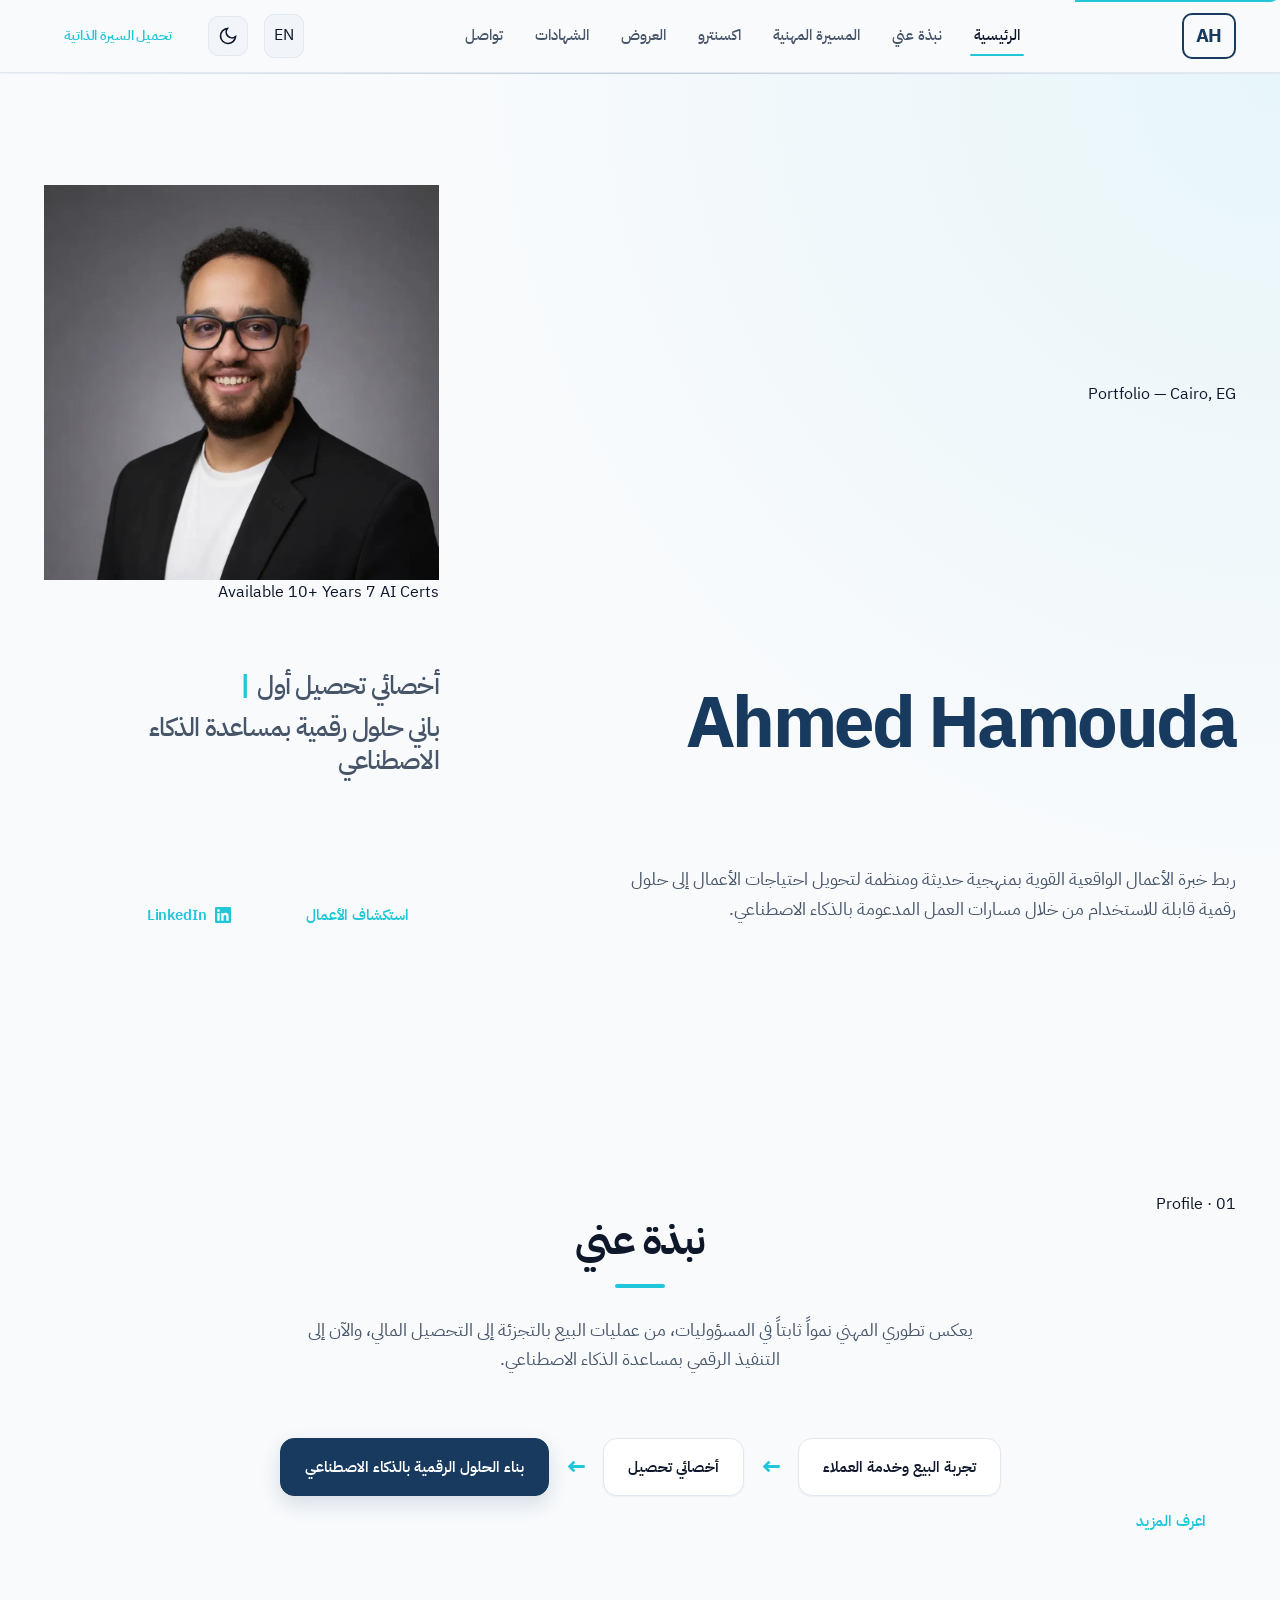
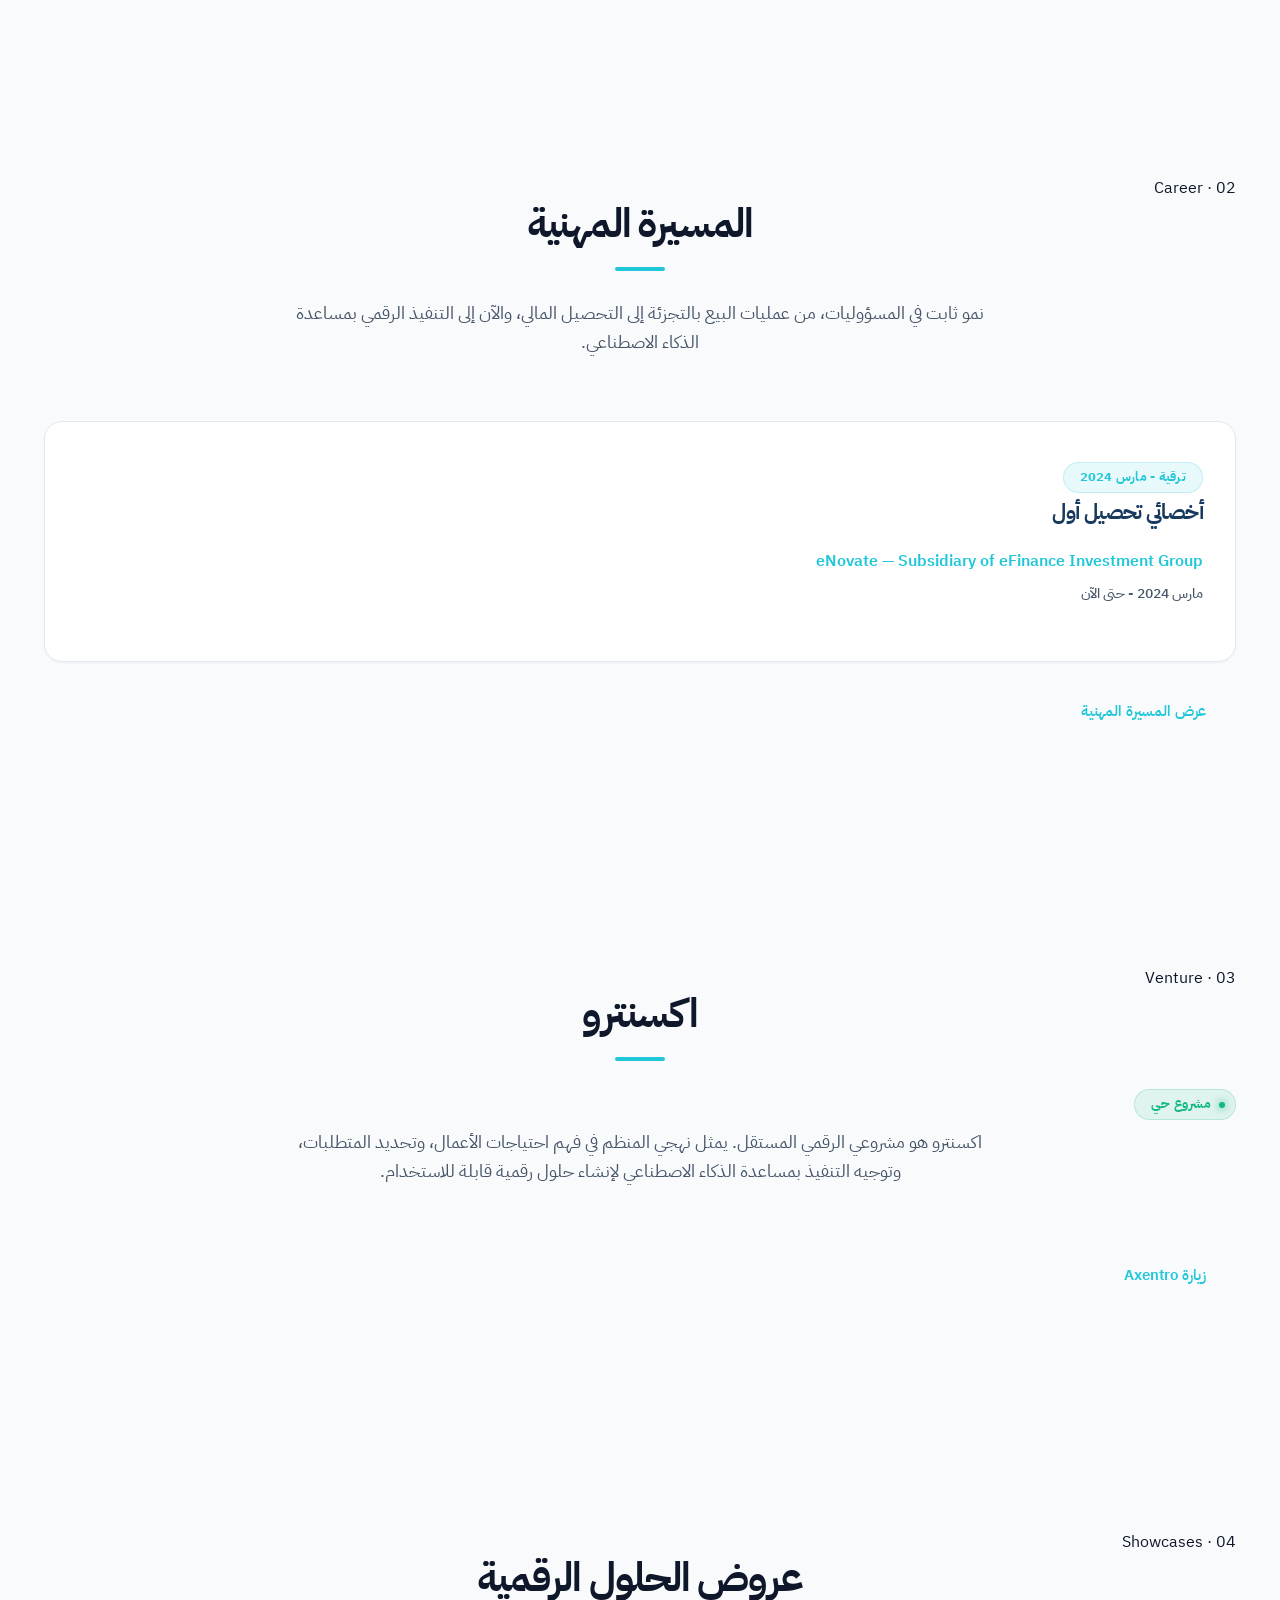
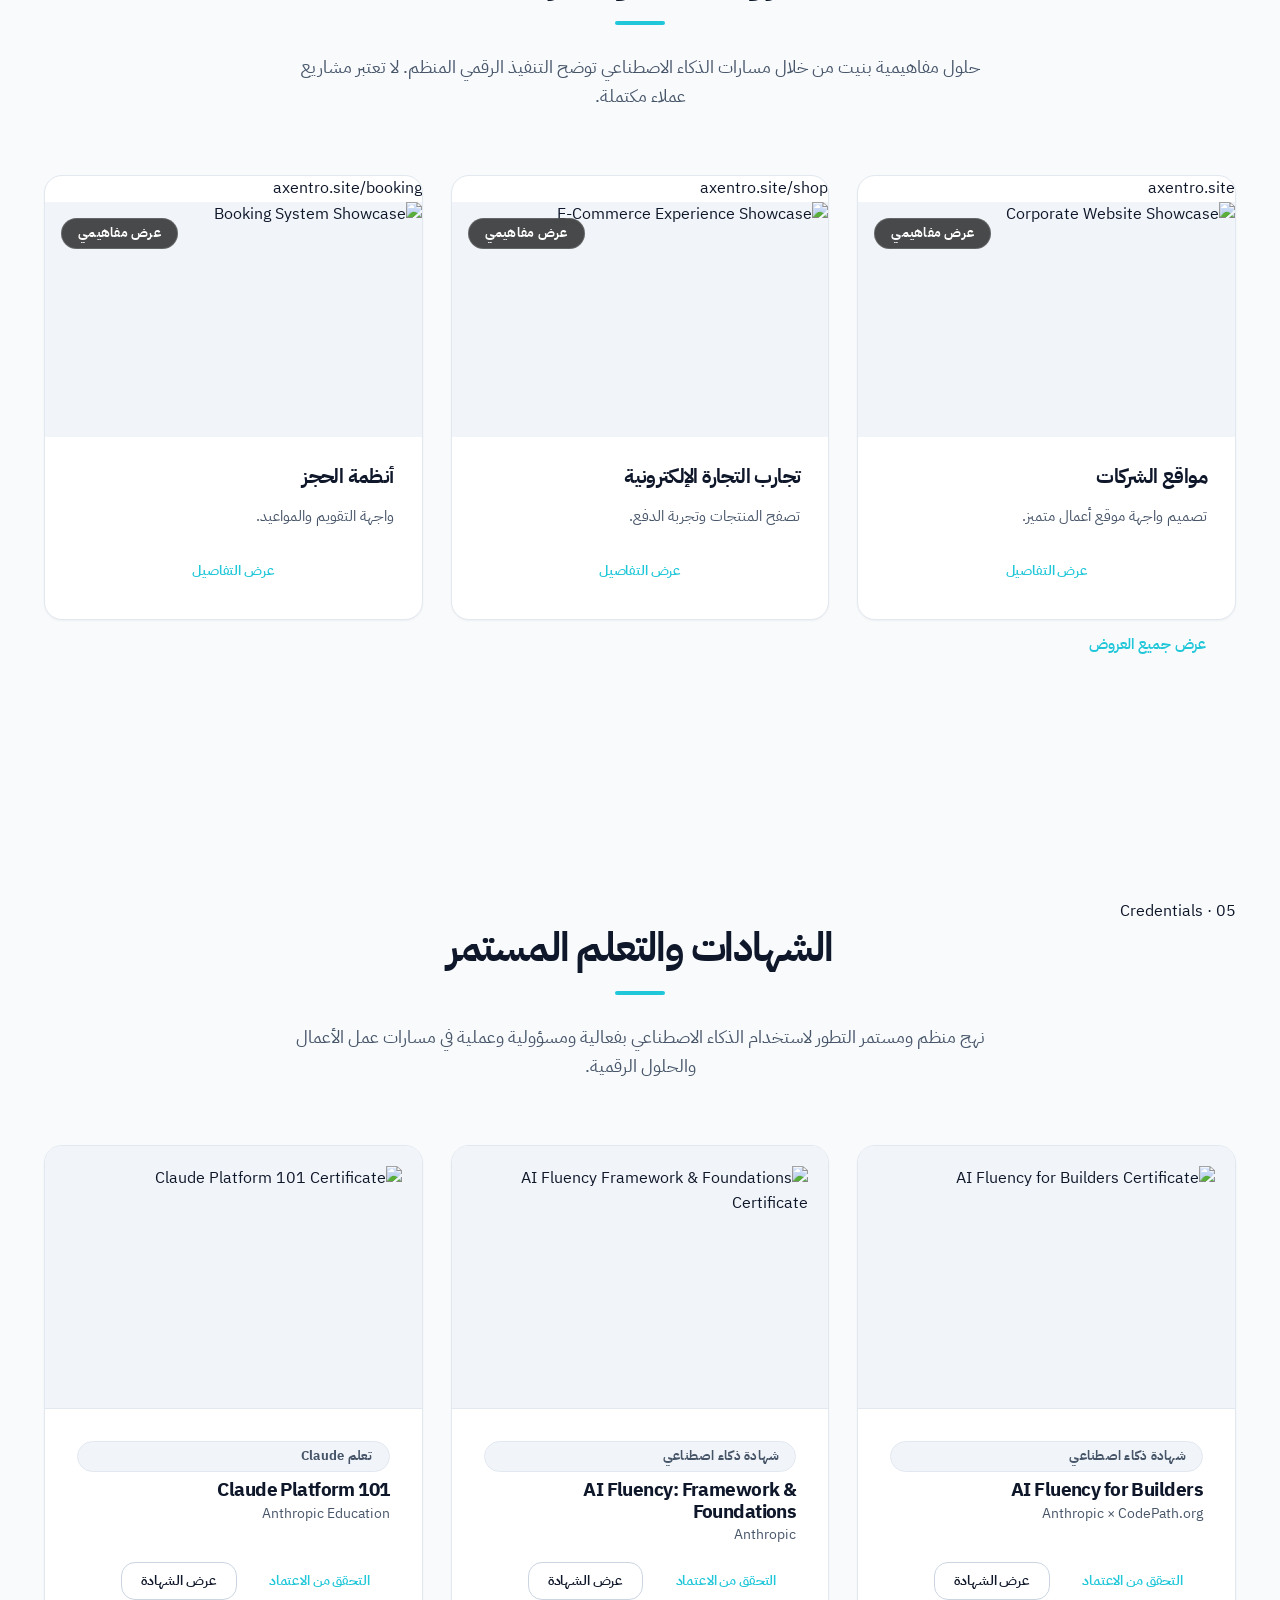
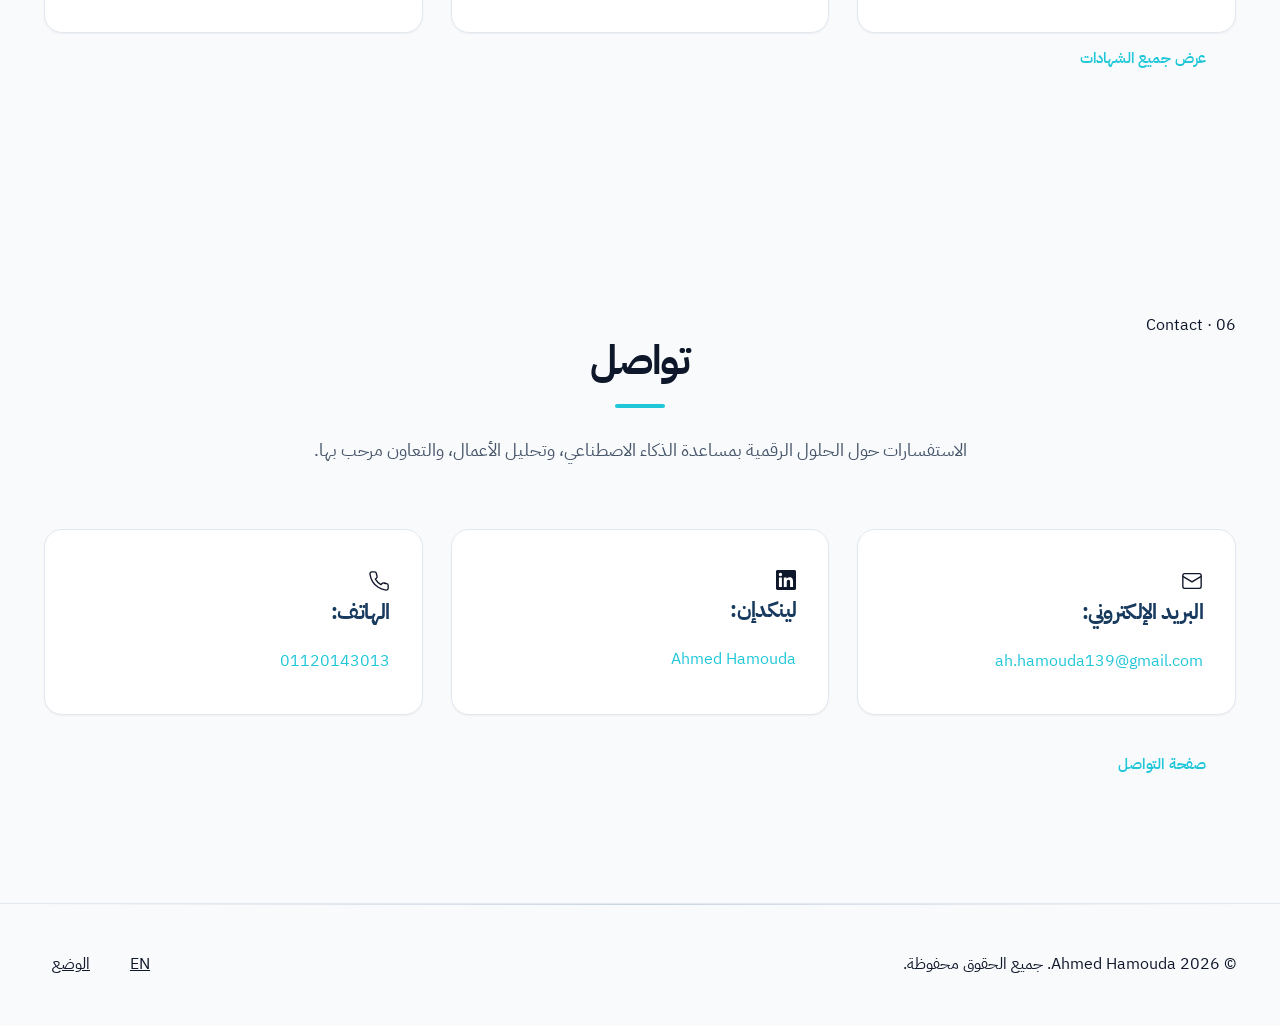
==== commit 9ee161b1: "Update index.html" ====
--- a/index.html
+++ b/index.html
@@ -1,5 +1,5 @@
 <!DOCTYPE html>
-<html lang="ar" dir="rtl" data-theme="light">
+<html lang="ar" dir="rtl" data-theme="dark">
 <head>
     <meta charset="UTF-8">
     <meta name="viewport" content="width=device-width, initial-scale=1.0">
@@ -21,7 +21,7 @@
     <meta name="twitter:title" content="Ahmed Hamouda | Professional Portfolio">
     <meta name="twitter:description" content="Senior Collection Specialist & AI-Assisted Digital Solutions Builder.">
     <meta name="twitter:image" content="https://ahmed-hamouda-portfolio.pages.dev/assets/images/og/og-image.webp">
-    <meta name="theme-color" content="#173A5E">
+    <meta name="theme-color" content="#05060f">
 
     <link rel="icon" href="assets/images/icons/favicon.svg" type="image/svg+xml">
     <link rel="apple-touch-icon" href="assets/images/icons/apple-touch-icon.png">
@@ -29,7 +29,7 @@
 
     <link rel="preconnect" href="https://fonts.googleapis.com">
     <link rel="preconnect" href="https://fonts.gstatic.com" crossorigin>
-    <link href="https://fonts.googleapis.com/css2?family=IBM+Plex+Sans+Arabic:wght@400;500;600;700&family=Inter:wght@400;500;600;700&display=swap" rel="stylesheet">
+    <link href="https://fonts.googleapis.com/css2?family=IBM+Plex+Sans+Arabic:wght@400;500;600;700&family=Inter:wght@400;500;600;700&family=JetBrains+Mono:wght@400;500&family=Space+Grotesk:wght@400;500;600&display=swap" rel="stylesheet">
 
     <link rel="stylesheet" href="assets/css/main.css">
     <link rel="stylesheet" href="assets/css/responsive.css">
@@ -45,32 +45,20 @@
           "jobTitle": "Senior Collection Specialist | AI-Assisted Digital Solutions Builder",
           "email": "mailto:ah.hamouda139@gmail.com",
           "telephone": "+201120143013",
-          "address": {
-            "@type": "PostalAddress",
-            "addressLocality": "Cairo",
-            "addressCountry": "EG"
-          },
+          "address": { "@type": "PostalAddress", "addressLocality": "Cairo", "addressCountry": "EG" },
           "url": "https://ahmed-hamouda-portfolio.pages.dev",
           "sameAs": [
             "https://www.linkedin.com/in/ahmed-hamouda-6505051a5/",
             "https://axentro.site/"
           ]
         },
-        {
-          "@type": "WebSite",
-          "name": "Ahmed Hamouda Portfolio",
-          "url": "https://ahmed-hamouda-portfolio.pages.dev"
-        },
+        { "@type": "WebSite", "name": "Ahmed Hamouda Portfolio", "url": "https://ahmed-hamouda-portfolio.pages.dev" },
         {
           "@type": "WebPage",
           "name": "Ahmed Hamouda | Senior Collection Specialist & AI Solutions Builder",
           "url": "https://ahmed-hamouda-portfolio.pages.dev/",
-          "description": "Ahmed Hamouda - Senior Collection Specialist & AI-Assisted Digital Solutions Builder. Bridging strong real-world business experience with modern digital execution.",
-          "isPartOf": {
-            "@type": "WebSite",
-            "name": "Ahmed Hamouda Portfolio",
-            "url": "https://ahmed-hamouda-portfolio.pages.dev"
-          }
+          "description": "Ahmed Hamouda - Senior Collection Specialist & AI-Assisted Digital Solutions Builder.",
+          "isPartOf": { "@type": "WebSite", "name": "Ahmed Hamouda Portfolio", "url": "https://ahmed-hamouda-portfolio.pages.dev" }
         }
       ]
     }
@@ -105,7 +93,7 @@
                     <svg class="icon-sun" xmlns="http://www.w3.org/2000/svg" viewBox="0 0 24 24" fill="none" stroke="currentColor" stroke-width="2" aria-hidden="true" focusable="false"><circle cx="12" cy="12" r="5"/><path d="M12 1v2M12 21v2M4.22 4.22l1.42 1.42M18.36 18.36l1.42 1.42M1 12h2M21 12h2M4.22 19.78l1.42-1.42M18.36 5.64l1.42-1.42"/></svg>
                     <svg class="icon-moon" xmlns="http://www.w3.org/2000/svg" viewBox="0 0 24 24" fill="none" stroke="currentColor" stroke-width="2" aria-hidden="true" focusable="false"><path d="M21 12.79A9 9 0 1 1 11.21 3 7 7 0 0 0 21 12.79z"/></svg>
                 </button>
-                <a href="assets/cv/Ahmed-Hamouda-CV.pdf" download class="btn btn-primary btn-sm" data-i18n="download_cv">Download CV</a>
+                <a href="assets/cv/Ahmed-Hamouda-CV.pdf" download class="btn btn-ghost btn-sm header-cv" data-i18n="download_cv">Download CV</a>
                 <button type="button" class="btn-icon menu-toggle" id="menu-toggle" aria-label="Open Menu" aria-expanded="false" aria-controls="primary-nav">
                     <svg xmlns="http://www.w3.org/2000/svg" viewBox="0 0 24 24" fill="none" stroke="currentColor" stroke-width="2" aria-hidden="true" focusable="false"><line x1="3" y1="12" x2="21" y2="12"/><line x1="3" y1="6" x2="21" y2="6"/><line x1="3" y1="18" x2="21" y2="18"/></svg>
                 </button>
@@ -115,39 +103,44 @@
 
     <main id="main-content" role="main">
 
+        <!-- ============ HERO ============ -->
         <section class="hero section" aria-labelledby="hero-heading">
             <div class="container hero-inner">
-                <div class="hero-content">
-                    <p class="hero-pretitle" data-i18n="hero_pretitle">Hello, I am</p>
-                    <h1 class="hero-title" id="hero-heading">Ahmed Hamouda</h1>
-                    <h2 class="hero-subtitle">
-                        <span data-i18n="hero_role_1">Senior Collection Specialist</span>
-                        <span class="divider" aria-hidden="true">|</span>
-                        <span data-i18n="hero_role_2">AI-Assisted Digital Solutions Builder</span>
-                    </h2>
-                    <p class="hero-desc" data-i18n="hero_desc">Bridging strong real-world business experience with a structured modern method for turning business needs into usable digital solutions through AI-assisted workflows.</p>
-                    <div class="hero-ctas">
-                        <a href="showcases.html" class="btn btn-primary" data-i18n="cta_explore">Explore Work</a>
+                <p class="eyebrow" aria-hidden="true">Portfolio — Cairo, EG</p>
+
+                <div class="hero-avatar" aria-hidden="false">
+                    <div class="avatar-frame">
+                        <img src="assets/images/profile/ahmed-hamouda.webp" alt="Portrait of Ahmed Hamouda — Senior Collection Specialist and AI-Assisted Digital Solutions Builder" width="640" height="640" fetchpriority="high" decoding="async" loading="eager">
                     </div>
-                    <div class="hero-social">
-                        <a href="https://www.linkedin.com/in/ahmed-hamouda-6505051a5/" target="_blank" rel="noopener noreferrer" class="social-link linkedin-link" aria-label="Visit Ahmed Hamouda on LinkedIn">
-                            <svg xmlns="http://www.w3.org/2000/svg" viewBox="0 0 24 24" fill="currentColor" aria-hidden="true" focusable="false">
-                                <path d="M20.45 20.45h-3.56v-5.57c0-1.33-.03-3.04-1.85-3.04-1.85 0-2.14 1.45-2.14 2.94v5.67H9.34V8.99h3.42v1.57h.05c.48-.9 1.64-1.85 3.37-1.85 3.6 0 4.27 2.37 4.27 5.46v6.28zM5.32 7.42a2.06 2.06 0 1 1 0-4.12 2.06 2.06 0 0 1 0 4.12zM7.1 20.45H3.54V8.99H7.1v11.46zM22.23 0H1.77C.79 0 0 .77 0 1.73v20.54C0 23.23.79 24 1.77 24h20.46c.98 0 1.77-.77 1.77-1.73V1.73C24 .77 23.21 0 22.23 0z"/>
-                            </svg>
-                            <span>LinkedIn</span>
-                        </a>
-                    </div>
-                </div>
-                <div class="hero-visual">
-                    <div class="profile-image-frame">
-                        <img src="assets/images/profile/ahmed-hamouda.webp" alt="Portrait of Ahmed Hamouda — Senior Collection Specialist and AI-Assisted Digital Solutions Builder" class="profile-image" width="640" height="640" fetchpriority="high" decoding="async" loading="eager">
-                    </div>
-                </div>
-            </div>
-        </section>
-
-        <section id="about-preview" class="section bg-surface" aria-labelledby="about-preview-heading">
+                    <span class="float-chip chip-1" aria-hidden="true"><span class="pulse-dot"></span>Available</span>
+                    <span class="float-chip chip-2" aria-hidden="true">10+ Years</span>
+                    <span class="float-chip chip-3" aria-hidden="true">7 AI Certs</span>
+                </div>
+
+                <h1 class="hero-title" id="hero-heading">Ahmed Hamouda</h1>
+
+                <h2 class="hero-subtitle">
+                    <span data-i18n="hero_role_1">Senior Collection Specialist</span>
+                    <span class="divider" aria-hidden="true">|</span>
+                    <span data-i18n="hero_role_2">AI-Assisted Digital Solutions Builder</span>
+                </h2>
+
+                <p class="hero-desc" data-i18n="hero_desc">Bridging strong real-world business experience with a structured modern method for turning business needs into usable digital solutions through AI-assisted workflows.</p>
+
+                <div class="hero-ctas">
+                    <a href="showcases.html" class="btn btn-violet" data-i18n="cta_explore">Explore Work</a>
+                    <a href="https://www.linkedin.com/in/ahmed-hamouda-6505051a5/" target="_blank" rel="noopener noreferrer" class="btn btn-ghost">
+                        <svg xmlns="http://www.w3.org/2000/svg" viewBox="0 0 24 24" fill="currentColor" width="16" height="16" aria-hidden="true" focusable="false"><path d="M20.45 20.45h-3.56v-5.57c0-1.33-.03-3.04-1.85-3.04-1.85 0-2.14 1.45-2.14 2.94v5.67H9.34V8.99h3.42v1.57h.05c.48-.9 1.64-1.85 3.37-1.85 3.6 0 4.27 2.37 4.27 5.46v6.28zM5.32 7.42a2.06 2.06 0 1 1 0-4.12 2.06 2.06 0 0 1 0 4.12zM7.1 20.45H3.54V8.99H7.1v11.46zM22.23 0H1.77C.79 0 0 .77 0 1.73v20.54C0 23.23.79 24 1.77 24h20.46c.98 0 1.77-.77 1.77-1.73V1.73C24 .77 23.21 0 22.23 0z"/></svg>
+                        <span>LinkedIn</span>
+                    </a>
+                </div>
+            </div>
+        </section>
+
+        <!-- ============ ABOUT PREVIEW ============ -->
+        <section id="about-preview" class="section" aria-labelledby="about-preview-heading">
             <div class="container">
+                <p class="eyebrow" aria-hidden="true">01 · Profile</p>
                 <header class="section-header">
                     <h2 class="section-title" id="about-preview-heading" data-i18n="about_preview_title">About Me</h2>
                     <p class="section-desc" data-i18n="about_preview_desc">My career progression reflects a steady growth in responsibility, from retail operations to financial collections, and now into AI-assisted digital execution.</p>
@@ -159,102 +152,128 @@
                     <div class="path-arrow" aria-hidden="true">→</div>
                     <div class="path-step highlight" role="listitem"><span data-i18n="path_6">AI-Assisted Digital Solution Building</span></div>
                 </div>
-                <div class="hero-ctas">
-                    <a href="about.html" class="btn btn-primary" data-i18n="learn_more">Learn More</a>
-                </div>
-            </div>
-        </section>
-
+                <div class="hero-ctas center">
+                    <a href="about.html" class="btn btn-ghost" data-i18n="learn_more">Learn More</a>
+                </div>
+            </div>
+        </section>
+
+        <!-- ============ CAREER PREVIEW ============ -->
         <section id="career-preview" class="section" aria-labelledby="career-preview-heading">
-            <div class="container">
+            <div class="container narrow">
+                <p class="eyebrow" aria-hidden="true">02 · Career</p>
                 <header class="section-header">
                     <h2 class="section-title" id="career-preview-heading" data-i18n="career_preview_title">Career Journey</h2>
                     <p class="section-desc" data-i18n="career_preview_desc">Steady growth in responsibility, from retail operations to financial collections, and now into AI-assisted digital execution.</p>
                 </header>
-                <article class="track-card">
+                <article class="glass-card track-card">
                     <span class="badge badge-promo" data-i18n="promo">PROMOTED — MARCH 2024</span>
                     <h3 data-i18n="role_senior">Senior Collection Specialist</h3>
                     <p class="company">eNovate — Subsidiary of eFinance Investment Group</p>
                     <span class="duration" data-i18n="dur_senior">March 2024 — Present</span>
                 </article>
-                <div class="hero-ctas">
-                    <a href="career.html" class="btn btn-primary" data-i18n="view_career_journey">View Career Journey</a>
-                </div>
-            </div>
-        </section>
-
-        <section id="axentro-preview" class="section bg-navy" aria-labelledby="axentro-preview-heading">
-            <div class="container">
+                <div class="hero-ctas center">
+                    <a href="career.html" class="btn btn-ghost" data-i18n="view_career_journey">View Career Journey</a>
+                </div>
+            </div>
+        </section>
+
+        <!-- ============ AXENTRO PREVIEW ============ -->
+        <section id="axentro-preview" class="section" aria-labelledby="axentro-preview-heading">
+            <div class="container narrow">
+                <p class="eyebrow" aria-hidden="true">03 · Venture</p>
                 <header class="section-header">
                     <h2 class="section-title" id="axentro-preview-heading" data-i18n="axentro_title">Axentro</h2>
                     <span class="badge badge-live" data-i18n="axentro_status">Live Project</span>
                     <p class="section-desc" data-i18n="axentro_desc">Axentro is my independent digital venture. It represents my structured approach to understanding business needs, defining requirements, and guiding AI-assisted implementation to create usable digital solutions.</p>
                 </header>
-                <div class="hero-ctas">
-                    <a href="https://axentro.site/" target="_blank" rel="noopener noreferrer" class="btn btn-accent" data-i18n="visit_axentro">Visit Axentro.site</a>
-                </div>
-            </div>
-        </section>
-
-        <section id="showcases-preview" class="section bg-surface" aria-labelledby="showcases-preview-heading">
+                <div class="hero-ctas center">
+                    <a href="https://axentro.site/" target="_blank" rel="noopener noreferrer" class="btn btn-violet" data-i18n="visit_axentro">Visit Axentro.site</a>
+                </div>
+            </div>
+        </section>
+
+        <!-- ============ SHOWCASES PREVIEW ============ -->
+        <section id="showcases-preview" class="section" aria-labelledby="showcases-preview-heading">
             <div class="container">
+                <p class="eyebrow" aria-hidden="true">04 · Showcases</p>
                 <header class="section-header">
                     <h2 class="section-title" id="showcases-preview-heading" data-i18n="showcases_title">Digital Solution Showcases</h2>
                     <p class="section-desc" data-i18n="showcases_desc">Conceptual solutions built through AI-assisted workflows demonstrating structured digital execution.</p>
                 </header>
 
                 <div class="grid-3">
-                    <article class="showcase-card">
-                        <div class="card-image-wrap">
-                            <img src="assets/images/showcases/corporate-website.webp" alt="Corporate Website Showcase" width="400" height="250" loading="lazy" decoding="async">
-                            <span class="badge badge-concept" data-i18n="concept_badge">Concept Showcase</span>
+                    <article class="showcase-card glass-card">
+                        <div class="browser-frame">
+                            <div class="browser-bar" aria-hidden="true">
+                                <span class="b-dot"></span><span class="b-dot"></span><span class="b-dot"></span>
+                                <span class="b-url">axentro.site</span>
+                            </div>
+                            <div class="card-image-wrap">
+                                <img src="assets/images/showcases/corporate-website.webp" alt="Corporate Website Showcase" width="400" height="250" loading="lazy" decoding="async">
+                                <span class="badge badge-concept" data-i18n="concept_badge">Concept Showcase</span>
+                            </div>
                         </div>
                         <div class="card-body">
                             <h3 data-i18n="show_1_title">Corporate Websites</h3>
                             <p data-i18n="show_1_desc">Premium business website interface design.</p>
-                            <a href="showcases.html" class="btn btn-sm btn-outline" data-i18n="view_details">View Details</a>
-                        </div>
-                    </article>
-
-                    <article class="showcase-card">
-                        <div class="card-image-wrap">
-                            <img src="assets/images/showcases/ecommerce.webp" alt="E-Commerce Experience Showcase" width="400" height="250" loading="lazy" decoding="async">
-                            <span class="badge badge-concept" data-i18n="concept_badge">Concept Showcase</span>
+                            <a href="showcases.html" class="btn btn-ghost btn-sm" data-i18n="view_details">View Details</a>
+                        </div>
+                    </article>
+
+                    <article class="showcase-card glass-card">
+                        <div class="browser-frame">
+                            <div class="browser-bar" aria-hidden="true">
+                                <span class="b-dot"></span><span class="b-dot"></span><span class="b-dot"></span>
+                                <span class="b-url">axentro.site/shop</span>
+                            </div>
+                            <div class="card-image-wrap">
+                                <img src="assets/images/showcases/ecommerce.webp" alt="E-Commerce Experience Showcase" width="400" height="250" loading="lazy" decoding="async">
+                                <span class="badge badge-concept" data-i18n="concept_badge">Concept Showcase</span>
+                            </div>
                         </div>
                         <div class="card-body">
                             <h3 data-i18n="show_3_title">E-Commerce Experiences</h3>
                             <p data-i18n="show_3_desc">Product browsing and checkout experience.</p>
-                            <a href="showcases.html" class="btn btn-sm btn-outline" data-i18n="view_details">View Details</a>
-                        </div>
-                    </article>
-
-                    <article class="showcase-card">
-                        <div class="card-image-wrap">
-                            <img src="assets/images/showcases/booking-system.webp" alt="Booking System Showcase" width="400" height="250" loading="lazy" decoding="async">
-                            <span class="badge badge-concept" data-i18n="concept_badge">Concept Showcase</span>
+                            <a href="showcases.html" class="btn btn-ghost btn-sm" data-i18n="view_details">View Details</a>
+                        </div>
+                    </article>
+
+                    <article class="showcase-card glass-card">
+                        <div class="browser-frame">
+                            <div class="browser-bar" aria-hidden="true">
+                                <span class="b-dot"></span><span class="b-dot"></span><span class="b-dot"></span>
+                                <span class="b-url">axentro.site/booking</span>
+                            </div>
+                            <div class="card-image-wrap">
+                                <img src="assets/images/showcases/booking-system.webp" alt="Booking System Showcase" width="400" height="250" loading="lazy" decoding="async">
+                                <span class="badge badge-concept" data-i18n="concept_badge">Concept Showcase</span>
+                            </div>
                         </div>
                         <div class="card-body">
                             <h3 data-i18n="show_4_title">Booking Systems</h3>
                             <p data-i18n="show_4_desc">Calendar and appointment interface.</p>
-                            <a href="showcases.html" class="btn btn-sm btn-outline" data-i18n="view_details">View Details</a>
-                        </div>
-                    </article>
-                </div>
-                <div class="hero-ctas">
-                    <a href="showcases.html" class="btn btn-primary" data-i18n="view_all_showcases">View All Showcases</a>
-                </div>
-            </div>
-        </section>
-
+                            <a href="showcases.html" class="btn btn-ghost btn-sm" data-i18n="view_details">View Details</a>
+                        </div>
+                    </article>
+                </div>
+                <div class="hero-ctas center">
+                    <a href="showcases.html" class="btn btn-ghost" data-i18n="view_all_showcases">View All Showcases</a>
+                </div>
+            </div>
+        </section>
+
+        <!-- ============ CERTS PREVIEW ============ -->
         <section id="certs-preview" class="section" aria-labelledby="certs-preview-heading">
             <div class="container">
+                <p class="eyebrow" aria-hidden="true">05 · Credentials</p>
                 <header class="section-header">
                     <h2 class="section-title" id="certs-preview-heading" data-i18n="certs_title">Certifications &amp; Continuous Learning</h2>
                     <p class="section-desc" data-i18n="certs_desc">A structured and continuously developing approach to using AI effectively, responsibly, and practically.</p>
                 </header>
 
                 <div class="grid-3">
-                    <article class="cert-card">
+                    <article class="cert-card glass-card">
                         <div class="cert-img-wrap">
                             <img src="assets/images/certificates/ai-fluency-builders.webp" alt="AI Fluency for Builders Certificate" width="400" height="280" loading="lazy" decoding="async" class="cert-img">
                         </div>
@@ -262,12 +281,14 @@
                             <span class="badge badge-cat" data-i18n="cat_ai">AI Credential</span>
                             <h3>AI Fluency for Builders</h3>
                             <p class="provider">Anthropic × CodePath.org</p>
-                            <a href="https://verify.skilljar.com/c/6jrtz95e6fd7" target="_blank" rel="noopener noreferrer" class="btn btn-sm btn-primary" data-i18n="verify_cert">Verify Credential</a>
-                            <a href="assets/images/certificates/ai-fluency-builders.webp" target="_blank" rel="noopener noreferrer" class="btn btn-sm btn-outline" data-i18n="view_cert">View Certificate</a>
-                        </div>
-                    </article>
-
-                    <article class="cert-card">
+                            <div class="cert-actions">
+                                <a href="https://verify.skilljar.com/c/6jrtz95e6fd7" target="_blank" rel="noopener noreferrer" class="btn btn-ghost btn-sm" data-i18n="verify_cert">Verify Credential</a>
+                                <a href="assets/images/certificates/ai-fluency-builders.webp" target="_blank" rel="noopener noreferrer" class="btn btn-outline btn-sm" data-i18n="view_cert">View Certificate</a>
+                            </div>
+                        </div>
+                    </article>
+
+                    <article class="cert-card glass-card">
                         <div class="cert-img-wrap">
                             <img src="assets/images/certificates/ai-fluency-framework.webp" alt="AI Fluency Framework & Foundations Certificate" width="400" height="280" loading="lazy" decoding="async" class="cert-img">
                         </div>
@@ -275,12 +296,14 @@
                             <span class="badge badge-cat" data-i18n="cat_ai">AI Credential</span>
                             <h3>AI Fluency: Framework &amp; Foundations</h3>
                             <p class="provider">Anthropic</p>
-                            <a href="https://verify.skilljar.com/c/aqzt5nm55936" target="_blank" rel="noopener noreferrer" class="btn btn-sm btn-primary" data-i18n="verify_cert">Verify Credential</a>
-                            <a href="assets/images/certificates/ai-fluency-framework.webp" target="_blank" rel="noopener noreferrer" class="btn btn-sm btn-outline" data-i18n="view_cert">View Certificate</a>
-                        </div>
-                    </article>
-
-                    <article class="cert-card">
+                            <div class="cert-actions">
+                                <a href="https://verify.skilljar.com/c/aqzt5nm55936" target="_blank" rel="noopener noreferrer" class="btn btn-ghost btn-sm" data-i18n="verify_cert">Verify Credential</a>
+                                <a href="assets/images/certificates/ai-fluency-framework.webp" target="_blank" rel="noopener noreferrer" class="btn btn-outline btn-sm" data-i18n="view_cert">View Certificate</a>
+                            </div>
+                        </div>
+                    </article>
+
+                    <article class="cert-card glass-card">
                         <div class="cert-img-wrap">
                             <img src="assets/images/certificates/claude-platform-101.webp" alt="Claude Platform 101 Certificate" width="400" height="280" loading="lazy" decoding="async" class="cert-img">
                         </div>
@@ -288,39 +311,52 @@
                             <span class="badge badge-cat" data-i18n="cat_claude">Claude Learning</span>
                             <h3>Claude Platform 101</h3>
                             <p class="provider">Anthropic Education</p>
-                            <a href="https://verify.skilljar.com/c/daawhsn4kbjo" target="_blank" rel="noopener noreferrer" class="btn btn-sm btn-primary" data-i18n="verify_cert">Verify Credential</a>
-                            <a href="assets/images/certificates/claude-platform-101.webp" target="_blank" rel="noopener noreferrer" class="btn btn-sm btn-outline" data-i18n="view_cert">View Certificate</a>
-                        </div>
-                    </article>
-                </div>
-                <div class="hero-ctas">
-                    <a href="certifications.html" class="btn btn-primary" data-i18n="view_all_certs">View All Certifications</a>
-                </div>
-            </div>
-        </section>
-
-        <section id="contact-preview" class="section bg-navy" aria-labelledby="contact-preview-heading">
+                            <div class="cert-actions">
+                                <a href="https://verify.skilljar.com/c/daawhsn4kbjo" target="_blank" rel="noopener noreferrer" class="btn btn-ghost btn-sm" data-i18n="verify_cert">Verify Credential</a>
+                                <a href="assets/images/certificates/claude-platform-101.webp" target="_blank" rel="noopener noreferrer" class="btn btn-outline btn-sm" data-i18n="view_cert">View Certificate</a>
+                            </div>
+                        </div>
+                    </article>
+                </div>
+                <div class="hero-ctas center">
+                    <a href="certifications.html" class="btn btn-ghost" data-i18n="view_all_certs">View All Certifications</a>
+                </div>
+            </div>
+        </section>
+
+        <!-- ============ CONTACT PREVIEW ============ -->
+        <section id="contact-preview" class="section" aria-labelledby="contact-preview-heading">
             <div class="container">
+                <p class="eyebrow" aria-hidden="true">06 · Contact</p>
                 <header class="section-header">
                     <h2 class="section-title" id="contact-preview-heading" data-i18n="contact_title">Get In Touch</h2>
                     <p class="section-desc" data-i18n="contact_preview_desc">Inquiries regarding AI-assisted digital solutions, business analysis, and collaboration are welcome.</p>
                 </header>
                 <div class="grid-3">
-                    <div class="cap-card">
+                    <div class="cap-card glass-card">
+                        <span class="icon-tile" aria-hidden="true">
+                            <svg xmlns="http://www.w3.org/2000/svg" viewBox="0 0 24 24" fill="none" stroke="currentColor" stroke-width="1.5" width="22" height="22"><rect x="2" y="4" width="20" height="16" rx="2"/><path d="m22 7-10 6L2 7"/></svg>
+                        </span>
                         <h3 data-i18n="email_label">Email</h3>
                         <p><a href="mailto:ah.hamouda139@gmail.com">ah.hamouda139@gmail.com</a></p>
                     </div>
-                    <div class="cap-card">
+                    <div class="cap-card glass-card">
+                        <span class="icon-tile" aria-hidden="true">
+                            <svg xmlns="http://www.w3.org/2000/svg" viewBox="0 0 24 24" fill="currentColor" width="20" height="20"><path d="M20.45 20.45h-3.56v-5.57c0-1.33-.03-3.04-1.85-3.04-1.85 0-2.14 1.45-2.14 2.94v5.67H9.34V8.99h3.42v1.57h.05c.48-.9 1.64-1.85 3.37-1.85 3.6 0 4.27 2.37 4.27 5.46v6.28zM5.32 7.42a2.06 2.06 0 1 1 0-4.12 2.06 2.06 0 0 1 0 4.12zM7.1 20.45H3.54V8.99H7.1v11.46zM22.23 0H1.77C.79 0 0 .77 0 1.73v20.54C0 23.23.79 24 1.77 24h20.46c.98 0 1.77-.77 1.77-1.73V1.73C24 .77 23.21 0 22.23 0z"/></svg>
+                        </span>
                         <h3 data-i18n="linkedin_label">LinkedIn</h3>
                         <p><a href="https://www.linkedin.com/in/ahmed-hamouda-6505051a5/" target="_blank" rel="noopener noreferrer">Ahmed Hamouda</a></p>
                     </div>
-                    <div class="cap-card">
+                    <div class="cap-card glass-card">
+                        <span class="icon-tile" aria-hidden="true">
+                            <svg xmlns="http://www.w3.org/2000/svg" viewBox="0 0 24 24" fill="none" stroke="currentColor" stroke-width="1.5" width="22" height="22"><path d="M22 16.92v3a2 2 0 0 1-2.18 2 19.79 19.79 0 0 1-8.63-3.07 19.5 19.5 0 0 1-6-6 19.79 19.79 0 0 1-3.07-8.67A2 2 0 0 1 4.11 2h3a2 2 0 0 1 2 1.72 12.84 12.84 0 0 0 .7 2.81 2 2 0 0 1-.45 2.11L8.09 9.91a16 16 0 0 0 6 6l1.27-1.27a2 2 0 0 1 2.11-.45 12.84 12.84 0 0 0 2.81.7A2 2 0 0 1 22 16.92z"/></svg>
+                        </span>
                         <h3 data-i18n="phone_label">Phone</h3>
                         <p><a href="tel:+201120143013">01120143013</a></p>
                     </div>
                 </div>
-                <div class="hero-ctas">
-                    <a href="contact.html" class="btn btn-accent" data-i18n="contact_page_btn">Contact Page</a>
+                <div class="hero-ctas center">
+                    <a href="contact.html" class="btn btn-violet" data-i18n="contact_page_btn">Contact Page</a>
                 </div>
             </div>
         </section>
--- a/assets/css/main.css
+++ b/assets/css/main.css
@@ -18,20 +18,20 @@
     --font-en: 'Inter', system-ui, -apple-system, BlinkMacSystemFont, 'Segoe UI', sans-serif;  
       
     /* Radii */  
-    --radius-sm: 8px;  
-    --radius-md: 12px;  
+    --radius-sm: 10px;  
+    --radius-md: 14px;  
     --radius-lg: 18px;  
-    --radius-xl: 24px;  
+    --radius-xl: 28px;  
     --radius: var(--radius-md);  
       
     /* Transitions */  
-    --transition-fast: 0.2s cubic-bezier(0.4, 0, 0.2, 1);  
-    --transition-base: 0.3s cubic-bezier(0.4, 0, 0.2, 1);  
+    --transition-fast: 0.15s cubic-bezier(0.16, 1, 0.3, 1);  
+    --transition-base: 0.3s cubic-bezier(0.16, 1, 0.3, 1);  
     --transition: var(--transition-base);  
       
     /* Layout */  
-    --section-space: clamp(4rem, 8vw, 7rem);  
-    --container-width: 1200px;  
+    --section-space: clamp(4.75rem, 9vw, 7.5rem);  
+    --container-width: 1240px;  
       
     /* Z-Index */  
     --z-header: 1000;  
@@ -47,33 +47,35 @@
     --surface: #FFFFFF;  
     --surface-2: #F1F5F9;  
     --surface-3: #E2E8F0;  
-    --text: #0F172A; /* Slate 900 for better contrast */  
-    --text-muted: #64748B; /* Slate 500 */  
-    --border: rgba(15, 23, 42, 0.08);  
-    --border-strong: rgba(15, 23, 42, 0.16);  
+    --text: #0F172A;   
+    --text-muted: #475569; /* Slate 600 for better contrast */  
+    --border: #E2E8F0;  
+    --border-strong: #CBD5E1;  
     --header-bg: rgba(248, 250, 252, 0.8);  
-    --shadow-sm: 0 1px 2px 0 rgba(15, 23, 42, 0.04);  
-    --shadow-md: 0 4px 12px -2px rgba(15, 23, 42, 0.08), 0 2px 6px -2px rgba(15, 23, 42, 0.04);  
-    --shadow-lg: 0 12px 24px -4px rgba(15, 23, 42, 0.1), 0 4px 8px -2px rgba(15, 23, 42, 0.04);  
-    --shadow-accent: 0 4px 14px rgba(32, 199, 217, 0.25);  
-    --focus-ring: 0 0 0 3px rgba(32, 199, 217, 0.35);  
+    --shadow-sm: 0 1px 2px 0 rgba(15, 23, 42, 0.03), 0 1px 3px 0 rgba(15, 23, 42, 0.02);  
+    --shadow-md: 0 4px 8px -2px rgba(15, 23, 42, 0.06), 0 2px 4px -2px rgba(15, 23, 42, 0.03);  
+    --shadow-lg: 0 12px 24px -6px rgba(15, 23, 42, 0.1), 0 4px 8px -4px rgba(15, 23, 42, 0.04);  
+    --shadow-accent: 0 8px 24px -4px rgba(32, 199, 217, 0.2);  
+    --focus-ring: 0 0 0 2px var(--bg), 0 0 0 4px var(--color-accent);
+    --card-gradient: linear-gradient(180deg, rgba(255,255,255,0) 0%, rgba(248,250,252,0.5) 100%);
 }  
   
 [data-theme="dark"] {  
-    --bg: #0A0E14; /* Richer dark, avoiding pure black */  
-    --surface: #11161D;  
-    --surface-2: #1A212B;  
-    --surface-3: #252E3B;  
-    --text: #E2E8F0;  
+    --bg: #070A0F; /* Deeper charcoal */  
+    --surface: #0F141B;   
+    --surface-2: #161C24;   
+    --surface-3: #1E252E;   
+    --text: #F1F5F9;  
     --text-muted: #94A3B8;  
-    --border: rgba(255, 255, 255, 0.08);  
-    --border-strong: rgba(255, 255, 255, 0.16);  
-    --header-bg: rgba(10, 14, 20, 0.8);  
-    --shadow-sm: 0 1px 2px 0 rgba(0, 0, 0, 0.3);  
-    --shadow-md: 0 4px 12px -2px rgba(0, 0, 0, 0.4), 0 2px 6px -2px rgba(0, 0, 0, 0.2);  
-    --shadow-lg: 0 12px 24px -4px rgba(0, 0, 0, 0.5), 0 4px 8px -2px rgba(0, 0, 0, 0.3);  
-    --shadow-accent: 0 4px 14px rgba(32, 199, 217, 0.2);  
-    --focus-ring: 0 0 0 3px rgba(32, 199, 217, 0.4);  
+    --border: rgba(255, 255, 255, 0.06);  
+    --border-strong: rgba(255, 255, 255, 0.12);  
+    --header-bg: rgba(7, 10, 15, 0.8);  
+    --shadow-sm: 0 1px 2px 0 rgba(0, 0, 0, 0.2), 0 1px 3px 0 rgba(0, 0, 0, 0.15);  
+    --shadow-md: 0 4px 8px -2px rgba(0, 0, 0, 0.3), 0 2px 4px -2px rgba(0, 0, 0, 0.2);  
+    --shadow-lg: 0 12px 24px -6px rgba(0, 0, 0, 0.4), 0 4px 8px -4px rgba(0, 0, 0, 0.25);  
+    --shadow-accent: 0 8px 24px -4px rgba(32, 199, 217, 0.15);  
+    --focus-ring: 0 0 0 2px var(--bg), 0 0 0 4px var(--color-accent);
+    --card-gradient: linear-gradient(180deg, rgba(255,255,255,0.02) 0%, rgba(255,255,255,0) 100%);
 }  
   
 /* =========================================  
@@ -88,7 +90,7 @@
 html {   
     scroll-behavior: smooth;   
     -webkit-text-size-adjust: 100%;   
-    scroll-padding-top: 80px; /* Offset for sticky header */  
+    scroll-padding-top: 80px;   
 }  
   
 body {  
@@ -159,10 +161,12 @@
   
 .section {   
     padding: var(--section-space) 0;   
+    position: relative;
 }  
   
 .bg-surface {   
-    background-color: var(--surface);   
+    background-color: var(--surface);  
+    border-block: 1px solid var(--border);
 }  
   
 .bg-navy {   
@@ -174,10 +178,10 @@
    TYPOGRAPHY  
    ========================================= */  
 h1, h2, h3, h4, h5, h6 {   
-    line-height: 1.2;   
-    font-weight: 600;   
+    line-height: 1.15;   
+    font-weight: 700;   
     color: var(--text);   
-    letter-spacing: -0.02em;  
+    letter-spacing: -0.03em;  
 }  
   
 .bg-navy h1, .bg-navy h2, .bg-navy h3, .bg-navy h4 {   
@@ -186,11 +190,11 @@
   
 .section-title {   
     font-size: clamp(1.8rem, 4vw, 2.5rem);   
-    margin-bottom: 1rem;   
+    margin-bottom: 1.75rem;   
     text-align: center;   
     position: relative;   
-    padding-bottom: 1rem;   
-    font-weight: 700;  
+    padding-bottom: 1.5rem;   
+    font-weight: 800;  
 }  
   
 .section-title::after {   
@@ -199,27 +203,28 @@
     bottom: 0;   
     left: 50%;   
     transform: translateX(-50%);   
-    width: 40px;   
-    height: 2px;   
+    width: 50px;   
+    height: 4px;   
     background: var(--color-accent);   
-    border-radius: 2px;   
+    border-radius: 4px;   
 }  
   
 .section-desc {   
     font-size: 1.1rem;   
     color: var(--text-muted);   
     text-align: center;   
-    max-width: 800px;   
-    margin: 0 auto 3rem;   
+    max-width: 700px;   
+    margin: 0 auto 4rem;   
+    line-height: 1.65;
 }  
   
 .bg-navy .section-desc {   
-    color: rgba(255,255,255,0.85);   
+    color: rgba(255,255,255,0.8);   
 }  
   
 .subsection-title {   
-    font-size: 1.5rem;   
-    margin: 3rem 0 1.5rem;   
+    font-size: 1.4rem;   
+    margin: 4rem 0 2rem;   
     position: relative;   
     padding-inline-start: 1rem;   
     border-inline-start: 4px solid var(--color-accent);   
@@ -238,7 +243,7 @@
     z-index: var(--z-skip-link);   
     border-radius: 0 0 var(--radius-sm) 0;   
     transition: top var(--transition-fast);   
-    font-weight: 600;  
+    font-weight: 700;  
 }  
   
 .skip-link:focus {   
@@ -256,7 +261,7 @@
     -webkit-backdrop-filter: saturate(180%) blur(20px);   
     border-bottom: 1px solid var(--border);   
     z-index: var(--z-header);   
-    box-shadow: var(--shadow-sm);   
+    box-shadow: 0 1px 0 0 rgba(255,255,255,0.05) inset, var(--shadow-sm);   
 }  
   
 .header-inner {   
@@ -267,13 +272,14 @@
 }  
   
 .logo {   
-    font-size: 1.5rem;   
-    font-weight: 700;   
+    font-size: 1.2rem;   
+    font-weight: 800;   
     color: var(--color-navy);   
-    padding: 0.3rem 0.6rem;   
+    padding: 0.35rem 0.75rem;   
     border: 2px solid var(--color-navy);   
     border-radius: var(--radius-sm);   
     transition: all var(--transition-fast);   
+    letter-spacing: -0.02em;
 }  
   
 [data-theme="dark"] .logo {   
@@ -289,6 +295,7 @@
 .logo:hover {   
     background: var(--color-navy);   
     color: #fff;   
+    transform: translateY(-1px);  
 }  
   
 [data-theme="dark"] .logo:hover {   
@@ -303,26 +310,33 @@
 }  
   
 .main-nav a {   
-    color: var(--text);   
+    color: var(--text-muted);   
     font-weight: 500;   
+    font-size: 0.95rem;
     position: relative;   
-    padding-bottom: 4px;   
+    padding: 0.5rem 0.25rem;   
+    transition: color var(--transition-fast);   
 }  
   
 .main-nav a::after {   
     content: '';   
     position: absolute;   
-    bottom: 0;   
+    bottom: -2px;   
     inset-inline-start: 0;   
     width: 0;   
     height: 2px;   
     background: var(--color-accent);   
     transition: width var(--transition-fast);   
-}  
-  
-.main-nav a:hover {   
-    color: var(--color-accent);   
-}  
+    border-radius: 2px;
+}  
+  
+.main-nav a:hover, .main-nav a.active {   
+    color: var(--text);   
+}  
+
+.main-nav a.active::after {
+    width: 100%;
+}
   
 .main-nav a:hover::after {   
     width: 100%;   
@@ -338,23 +352,25 @@
    BUTTONS  
    ========================================= */  
 .btn-icon {   
-    background: none;   
-    border: 1px solid transparent;   
+    background: var(--surface-2);   
+    border: 1px solid var(--border);   
     color: var(--text);   
     cursor: pointer;   
     padding: 0.5rem;   
     display: flex;   
     align-items: center;   
     justify-content: center;   
-    min-width: 42px;   
-    min-height: 42px;   
+    min-width: 40px;   
+    min-height: 40px;   
     border-radius: var(--radius-sm);   
     transition: all var(--transition-fast);   
 }  
   
 .btn-icon:hover {   
-    background: var(--surface-2);   
-    color: var(--color-accent);   
+    background: var(--surface-3);   
+    color: var(--color-accent);
+    border-color: var(--border-strong);
+    transform: translateY(-1px);
 }  
   
 .btn-icon svg {   
@@ -372,84 +388,94 @@
     align-items: center;   
     justify-content: center;   
     gap: 0.5rem;   
-    padding: 0.75rem 1.25rem;   
+    padding: 0.9rem 1.8rem;   
     border-radius: var(--radius-md);   
     font-weight: 600;   
     cursor: pointer;   
     border: 1px solid transparent;   
     transition: all var(--transition-fast);   
-    font-size: 1rem;   
+    font-size: 0.95rem;   
     text-align: center;   
     line-height: 1.2;   
+    letter-spacing: -0.01em;
+    position: relative;
+    overflow: hidden;
 }  
   
 .btn-sm {   
-    padding: 0.5rem 1rem;   
-    font-size: 0.9rem;   
+    padding: 0.6rem 1.2rem;   
+    font-size: 0.875rem;   
 }  
   
 .btn-primary {   
     background: var(--color-navy);   
     color: #fff;   
     border-color: var(--color-navy);   
-    box-shadow: var(--shadow-sm);  
+    box-shadow: 0 1px 0 rgba(255,255,255,0.1) inset, 0 4px 12px rgba(23, 58, 94, 0.15);  
 }  
   
 .btn-primary:hover {   
     background: var(--color-navy-hover);   
     border-color: var(--color-navy-hover);   
     color: #fff;   
-    transform: translateY(-1px);  
-    box-shadow: var(--shadow-md);  
+    transform: translateY(-2px);  
+    box-shadow: 0 1px 0 rgba(255,255,255,0.1) inset, 0 8px 20px rgba(23, 58, 94, 0.25);  
 }  
   
 [data-theme="dark"] .btn-primary {   
     background: var(--color-accent);   
     color: #000;   
     border-color: var(--color-accent);   
+    box-shadow: 0 1px 0 rgba(255,255,255,0.2) inset, 0 4px 12px rgba(32, 199, 217, 0.2);  
 }  
   
 [data-theme="dark"] .btn-primary:hover {   
     background: var(--color-accent-hover);   
     border-color: var(--color-accent-hover);   
-    color: #000;   
+    color: #000;
+    transform: translateY(-2px);
+    box-shadow: 0 1px 0 rgba(255,255,255,0.2) inset, 0 8px 20px rgba(32, 199, 217, 0.3);  
 }  
   
 .btn-outline {   
     border-color: var(--border-strong);   
     color: var(--text);   
-    background: transparent;   
+    background: var(--surface);   
 }  
   
 .btn-outline:hover {   
     background: var(--surface-2);   
     border-color: var(--text-muted);   
-    color: var(--text);  
+    color: var(--text);
+    transform: translateY(-2px);  
+    box-shadow: var(--shadow-sm);
 }  
   
 [data-theme="dark"] .btn-outline {   
     border-color: var(--border-strong);   
-    color: #fff;   
+    color: #fff;
+    background: var(--surface-2);
 }  
   
 [data-theme="dark"] .btn-outline:hover {   
-    background: var(--surface-2);   
-    border-color: #fff;   
+    background: var(--surface-3);   
+    border-color: #fff;
+    transform: translateY(-2px);   
 }  
   
 .btn-accent {   
     background: var(--color-accent);   
     color: #000;   
     border-color: var(--color-accent);   
-    box-shadow: var(--shadow-sm);  
+    box-shadow: 0 1px 0 rgba(255,255,255,0.2) inset, 0 4px 12px rgba(32, 199, 217, 0.2);  
 }  
   
 .btn-accent:hover {   
     background: var(--color-accent-hover);   
     border-color: var(--color-accent-hover);   
     color: #000;   
-    transform: translateY(-1px);  
-    box-shadow: var(--shadow-md);  
+    transform: translateY(-2px);  
+    box-shadow: 0 1px 0 rgba(255,255,255,0.2) inset, 0 8px 20px rgba(32, 199, 217, 0.3);  
 }  
   
 .btn-link {   
@@ -475,28 +501,39 @@
   
 .btn:active {  
     transform: translateY(0);  
-    box-shadow: var(--shadow-sm);  
 }  
   
 /* =========================================  
    HERO SECTION  
    ========================================= */  
 .hero {   
-    background: radial-gradient(circle at top right, rgba(32, 199, 217, 0.05), transparent 40%), var(--bg);   
-    padding: clamp(3rem, 8vw, 6rem) 0;   
-}  
+    background: radial-gradient(circle at top right, rgba(32, 199, 217, 0.08), transparent 50%), var(--bg);   
+    padding: clamp(4rem, 9vw, 7rem) 0;   
+    position: relative;
+    overflow: hidden;
+}  
+
+.hero::before {
+    content: '';
+    position: absolute;
+    top: 0;
+    inset-inline-start: 0;
+    width: 100%;
+    height: 1px;
+    background: linear-gradient(90deg, transparent, var(--border-strong), transparent);
+}
   
 .hero-inner {   
     display: grid;   
-    grid-template-columns: 1.2fr 0.8fr;   
-    gap: 3rem;   
+    grid-template-columns: 1.3fr 0.7fr;   
+    gap: clamp(2rem, 6vw, 4rem);   
     align-items: center;   
 }  
   
 @media (max-width: 900px) {   
     .hero-inner {   
         grid-template-columns: 1fr;   
-        gap: 2rem;   
+        gap: 3rem;   
         text-align: center;   
     }   
     .hero-content {   
@@ -511,12 +548,14 @@
   
 .hero-pretitle {   
     color: var(--color-accent);   
-    font-weight: 600;   
-    margin-bottom: 0.5rem;   
-    font-size: 1.1rem;   
+    font-weight: 700;   
+    margin-bottom: 1rem;   
+    font-size: 0.95rem;   
     display: inline-flex;   
     align-items: center;   
-    gap: 0.5rem;   
+    gap: 0.75rem;   
+    text-transform: uppercase;
+    letter-spacing: 0.05em;
 }  
   
 .hero-pretitle::before {   
@@ -529,10 +568,11 @@
   
 .hero-title {   
     font-size: clamp(2.5rem, 6vw, 4.5rem);   
-    margin-bottom: 0.5rem;   
+    margin-bottom: 1.5rem;   
     color: var(--color-navy);   
-    font-weight: 700;   
+    font-weight: 800;   
     line-height: 1.1;   
+    letter-spacing: -0.035em;
 }  
   
 [data-theme="dark"] .hero-title { color: #fff; }  
@@ -546,6 +586,7 @@
     flex-wrap: wrap;   
     gap: 0.5rem;   
     align-items: center;   
+    line-height: 1.3;
 }  
   
 .hero-subtitle .divider {   
@@ -554,10 +595,11 @@
 }  
   
 .hero-desc {   
-    max-width: 600px;   
+    max-width: 620px;   
     font-size: 1.1rem;   
-    margin-bottom: 2rem;   
+    margin-bottom: 2.5rem;   
     color: var(--text-muted);   
+    line-height: 1.7;
 }  
   
 @media (max-width: 900px) {   
@@ -581,27 +623,28 @@
   
 @media (max-width: 900px) { .hero-ctas { justify-content: center; } }  
   
-.hero-social { margin-top: 1.5rem; }  
+.hero-social { margin-top: 2rem; }  
   
 .social-link {   
     display: inline-flex;   
     align-items: center;   
     gap: 0.5rem;   
-    padding: 0.5rem 1rem;   
+    padding: 0.6rem 1.2rem;   
     border: 1px solid var(--border);   
     border-radius: var(--radius-md);   
     color: var(--text);   
-    font-weight: 500;   
+    font-weight: 600;   
     font-size: 0.9rem;   
     transition: all var(--transition-fast);   
     background: var(--surface);   
+    box-shadow: var(--shadow-sm);
 }  
   
 .social-link:hover {   
     border-color: var(--color-accent);   
     color: var(--color-accent);   
     transform: translateY(-2px);   
-    box-shadow: var(--shadow-sm);   
+    box-shadow: var(--shadow-md);   
 }  
   
 .social-link svg {   
@@ -614,31 +657,46 @@
     display: flex;   
     justify-content: center;   
     align-items: center;   
+    position: relative;
 }  
   
 .profile-image-frame {   
     position: relative;   
     width: 100%;   
-    max-width: 450px;   
+    max-width: 420px;   
     aspect-ratio: 1;   
 }  
   
 .profile-image-frame::before {   
     content: '';   
     position: absolute;   
-    inset-inline-start: -15px;   
-    top: -15px;   
+    inset-inline-start: -16px;   
+    top: -16px;   
     width: 100%;   
     height: 100%;   
     border: 2px solid var(--color-accent);   
     border-radius: var(--radius-xl);   
     z-index: 0;   
     transition: all var(--transition-base);   
-}  
+    box-shadow: 0 0 30px rgba(32, 199, 217, 0.15);
+}  
+
+.profile-image-frame::after {
+    content: '';
+    position: absolute;
+    inset: 0;
+    background: radial-gradient(circle at center, rgba(32, 199, 217, 0.1), transparent 70%);
+    z-index: 0;
+    filter: blur(40px);
+    transform: scale(1.2);
+    opacity: 0.8;
+    transition: opacity var(--transition-base);
+}
   
 .profile-image-frame:hover::before {   
-    inset-inline-start: -10px;   
-    top: -10px;   
+    inset-inline-start: -12px;   
+    top: -12px;   
+    box-shadow: 0 0 50px rgba(32, 199, 217, 0.25);
 }  
   
 .profile-image {   
@@ -648,15 +706,20 @@
     height: 100%;   
     object-fit: cover;   
     border-radius: var(--radius-xl);   
-    box-shadow: var(--shadow-lg);   
-    background: var(--surface-2);   
-}  
+    box-shadow: var(--shadow-lg), 0 0 0 1px var(--border);   
+    background: var(--surface-2);
+    transition: transform var(--transition-base);
+}
+
+.profile-image-frame:hover .profile-image {
+    transform: scale(0.98);
+}
   
 /* =========================================  
    GRIDS & PATHS  
    ========================================= */  
-.grid-2 { display: grid; grid-template-columns: repeat(auto-fit, minmax(300px, 1fr)); gap: 2rem; }  
-.grid-3 { display: grid; grid-template-columns: repeat(auto-fit, minmax(280px, 1fr)); gap: 2rem; }  
+.grid-2 { display: grid; grid-template-columns: repeat(auto-fit, minmax(320px, 1fr)); gap: 1.75rem; }  
+.grid-3 { display: grid; grid-template-columns: repeat(auto-fit, minmax(300px, 1fr)); gap: 1.75rem; }  
   
 .profile-path {   
     display: flex;   
@@ -668,18 +731,18 @@
 }  
   
 .path-step {   
-    padding: 0.8rem 1.2rem;   
+    padding: 1rem 1.5rem;   
     background: var(--surface);   
     border: 1px solid var(--border);   
     border-radius: var(--radius-md);   
-    font-weight: 500;   
+    font-weight: 600;   
     font-size: 0.95rem;   
     box-shadow: var(--shadow-sm);   
     transition: transform var(--transition-fast), box-shadow var(--transition-fast), border-color var(--transition-fast);   
 }  
   
 .path-step:hover {   
-    transform: translateY(-2px);   
+    transform: translateY(-3px);   
     box-shadow: var(--shadow-md);   
     border-color: var(--border-strong);  
 }  
@@ -687,13 +750,15 @@
 .path-step.highlight {   
     background: var(--color-navy);   
     color: #fff;   
-    border-color: var(--color-navy);   
+    border-color: var(--color-navy);
+    box-shadow: 0 8px 20px rgba(23, 58, 94, 0.15);  
 }  
   
 [data-theme="dark"] .path-step.highlight {   
     background: var(--color-accent);   
     color: #000;   
-    border-color: var(--color-accent);   
+    border-color: var(--color-accent);
+    box-shadow: 0 8px 20px rgba(32, 199, 217, 0.2);   
 }  
   
 .path-arrow {   
@@ -711,18 +776,36 @@
 .track-card, .cap-card, .edu-card, .lang-card {   
     background: var(--surface);   
     border: 1px solid var(--border);   
-    padding: 2rem;   
+    padding: 2.5rem 2rem;   
     border-radius: var(--radius-lg);   
     margin-bottom: 1.5rem;   
     box-shadow: var(--shadow-sm);   
     transition: transform var(--transition-base), box-shadow var(--transition-base), border-color var(--transition-base);   
-}  
+    position: relative;
+    overflow: hidden;
+}
+
+.track-card::before, .cap-card::before {
+    content: '';
+    position: absolute;
+    top: 0;
+    inset-inline-start: 0;
+    width: 100%;
+    height: 4px;
+    background: linear-gradient(90deg, var(--color-accent), transparent);
+    opacity: 0;
+    transition: opacity var(--transition-base);
+}
   
 .track-card:hover, .cap-card:hover {   
-    transform: translateY(-5px);   
+    transform: translateY(-4px);   
     box-shadow: var(--shadow-lg);   
     border-color: var(--border-strong);  
-}  
+}
+
+.track-card:hover::before, .cap-card:hover::before {
+    opacity: 1;
+}
   
 .track-card h3, .cap-card h3 {   
     color: var(--color-navy);   
@@ -739,10 +822,11 @@
   
 .feature-list li {   
     position: relative;   
-    padding-inline-start: 1.8rem;   
-    margin-bottom: 0.8rem;   
+    padding-inline-start: 2rem;   
+    margin-bottom: 1rem;   
     color: var(--text-muted);   
     transition: color var(--transition-fast);   
+    font-size: 0.95rem;
 }  
   
 .feature-list li::before {   
@@ -750,7 +834,16 @@
     position: absolute;   
     inset-inline-start: 0;   
     color: var(--color-accent);   
-    font-weight: bold;   
+    font-weight: bold;
+    background: rgba(32, 199, 217, 0.1);
+    width: 20px;
+    height: 20px;
+    display: flex;
+    align-items: center;
+    justify-content: center;
+    border-radius: 50%;
+    font-size: 0.75rem;
+    top: 3px;
 }  
   
 .feature-list li:hover { color: var(--text); }  
@@ -760,9 +853,9 @@
    ========================================= */  
 .timeline {   
     position: relative;   
-    max-width: 800px;   
+    max-width: 860px;   
     margin: 0 auto;   
-    padding-inline-start: 2rem;   
+    padding-inline-start: 2.5rem;   
 }  
   
 .timeline::before {   
@@ -772,7 +865,7 @@
     top: 0;   
     bottom: 0;   
     width: 2px;   
-    background: var(--border);   
+    background: linear-gradient(to bottom, var(--color-accent), var(--border));
 }  
   
 .timeline-item {   
@@ -785,20 +878,25 @@
 .timeline-item::before {   
     content: '';   
     position: absolute;   
-    inset-inline-start: -2.6rem;   
+    inset-inline-start: -2.9rem;   
     top: 1.5rem;   
-    width: 14px;   
-    height: 14px;   
-    background: var(--color-accent);   
+    width: 16px;   
+    height: 16px;   
+    background: var(--surface);  
+    border: 3px solid var(--color-accent);   
     border-radius: 50%;   
-    border: 3px solid var(--bg);   
-    box-shadow: 0 0 0 2px var(--color-accent);   
-}  
+    box-shadow: 0 0 0 4px var(--bg), 0 0 15px rgba(32, 199, 217, 0.3);
+    transition: transform var(--transition-fast);
+}
+
+.timeline-item:hover::before {
+    transform: scale(1.2);
+}
   
 .timeline-content {   
     background: var(--surface);   
     border: 1px solid var(--border);   
-    padding: 1.5rem;   
+    padding: 2rem;   
     border-radius: var(--radius-md);   
     box-shadow: var(--shadow-sm);   
     transition: box-shadow var(--transition-fast), transform var(--transition-fast), border-color var(--transition-fast);   
@@ -806,13 +904,13 @@
   
 .timeline-content:hover {   
     box-shadow: var(--shadow-md);   
-    transform: translateY(-2px);   
+    transform: translateY(-3px);   
     border-color: var(--border-strong);  
 }  
   
 .timeline-content h3 {   
     color: var(--text);   
-    font-size: 1.2rem;   
+    font-size: 1.25rem;   
 }  
   
 .company {   
@@ -825,7 +923,8 @@
     font-size: 0.9rem;   
     color: var(--text-muted);   
     display: block;   
-    margin-bottom: 0.8rem;   
+    margin-bottom: 1rem;   
+    font-weight: 500;
 }  
   
 /* =========================================  
@@ -834,13 +933,14 @@
 .badge {   
     display: inline-flex;   
     align-items: center;   
-    padding: 0.3rem 0.8rem;   
+    padding: 0.5rem 1rem;   
     border-radius: 50px;   
     font-size: 0.8rem;   
-    font-weight: 600;   
+    font-weight: 700;   
     margin-bottom: 0.5rem;   
     line-height: 1;   
     border: 1px solid transparent;  
+    letter-spacing: 0.02em;
 }  
   
 .badge-promo {   
@@ -866,17 +966,18 @@
     width: 6px;   
     height: 6px;   
     background: var(--color-success);   
-    border-radius: 50%;   
+    border-radius: 50%;
+    box-shadow: 0 0 8px var(--color-success);
 }  
   
 .badge-concept {   
-    background: rgba(0, 0, 0, 0.6);   
+    background: rgba(0, 0, 0, 0.7);   
     color: #fff;   
-    border-color: rgba(255,255,255,0.2);   
+    border-color: rgba(255,255,255,0.15);   
     position: absolute;   
     top: 1rem;   
     inset-inline-end: 1rem;   
-    backdrop-filter: blur(4px);   
+    backdrop-filter: blur(8px);   
     z-index: 2;   
 }  
   
@@ -901,9 +1002,9 @@
     position: absolute;   
     top: -50%;   
     inset-inline-end: -10%;   
-    width: 40%;   
+    width: 50%;   
     height: 200%;   
-    background: radial-gradient(circle, rgba(32, 199, 217, 0.1) 0%, transparent 70%);   
+    background: radial-gradient(circle, rgba(32, 199, 217, 0.15) 0%, transparent 70%);   
     pointer-events: none;   
 }  
   
@@ -919,30 +1020,36 @@
 }  
   
 .axentro-workflow .step {   
-    padding: 1rem 1.5rem;   
-    background: rgba(255,255,255,0.05);   
-    border: 1px solid rgba(255,255,255,0.1);   
+    padding: 1.25rem 1.5rem;   
+    background: rgba(255,255,255,0.06);   
+    border: 1px solid rgba(255,255,255,0.12);   
     border-radius: var(--radius-md);   
     color: #fff;   
-    font-weight: 500;   
-    backdrop-filter: blur(8px);   
+    font-weight: 600;   
+    backdrop-filter: blur(12px);   
     flex: 1;   
     min-width: 180px;   
     text-align: center;   
-}  
+    transition: transform var(--transition-fast), background var(--transition-fast);
+}
+
+.axentro-workflow .step:hover {
+    transform: translateY(-3px);
+    background: rgba(255,255,255,0.1);
+}
   
 /* =========================================  
    WORKFLOW GRID  
    ========================================= */  
 .workflow-grid {   
     display: grid;   
-    grid-template-columns: repeat(auto-fit, minmax(220px, 1fr));   
+    grid-template-columns: repeat(auto-fit, minmax(260px, 1fr));   
     gap: 1.5rem;   
 }  
   
 .workflow-item {   
     background: var(--surface);   
-    padding: 1.5rem;   
+    padding: 2rem 1.5rem;   
     border-radius: var(--radius-md);   
     text-align: center;   
     border: 1px solid var(--border);   
@@ -959,10 +1066,10 @@
   
 .workflow-item .num {   
     display: block;   
-    font-size: 3rem;   
-    font-weight: 800;   
+    font-size: 3.5rem;   
+    font-weight: 900;   
     color: var(--color-accent);   
-    opacity: 0.15;   
+    opacity: 0.1;   
     margin-bottom: 0.5rem;   
     line-height: 1;   
     position: absolute;   
@@ -973,8 +1080,9 @@
 .workflow-item h4 {   
     position: relative;   
     z-index: 1;   
-    font-size: 1rem;   
-    color: var(--text);   
+    font-size: 1.1rem;   
+    color: var(--text);
+    font-weight: 700;
 }  
   
 /* =========================================  
@@ -989,10 +1097,11 @@
     display: flex;   
     flex-direction: column;   
     height: 100%;   
+    box-shadow: var(--shadow-sm);
 }  
   
 .showcase-card:hover {   
-    transform: translateY(-5px);   
+    transform: translateY(-6px);   
     box-shadow: var(--shadow-lg);   
     border-color: var(--border-strong);  
 }  
@@ -1004,57 +1113,80 @@
     background: var(--surface-2);   
 }  
   
+.card-image-wrap::after {
+    content: '';
+    position: absolute;
+    inset: 0;
+    background: linear-gradient(to top, rgba(0,0,0,0.4) 0%, transparent 50%);
+    opacity: 0;
+    transition: opacity var(--transition-base);
+    z-index: 1;
+}
+
+.showcase-card:hover .card-image-wrap::after {
+    opacity: 1;
+}
+  
 .card-image-wrap img {   
     width: 100%;   
     height: 100%;   
     object-fit: cover;   
-    transition: transform var(--transition-base);   
+    transition: transform 0.6s cubic-bezier(0.16, 1, 0.3, 1);   
 }  
   
 .showcase-card:hover .card-image-wrap img {   
-    transform: scale(1.03);   
+    transform: scale(1.08);   
 }  
   
 .card-body {   
-    padding: 1.5rem;   
+    padding: 1.75rem;   
     flex: 1;   
     display: flex;   
     flex-direction: column;   
 }  
   
 .card-body h3 {   
-    margin-bottom: 0.5rem;   
-    font-size: 1.2rem;   
-    color: var(--text);   
+    margin-bottom: 1rem;   
+    font-size: 1.25rem;   
+    color: var(--text);
+    font-weight: 700;
 }  
   
 .card-body p {   
     color: var(--text-muted);   
-    margin-bottom: 1rem;   
+    margin-bottom: 1.5rem;   
     font-size: 0.95rem;   
+    line-height: 1.6;
 }  
   
 .showcase-details {   
     margin-top: auto;   
     border-top: 1px solid var(--border);   
-    padding-top: 1rem;   
+    padding-top: 1.5rem;   
 }  
   
 .showcase-details summary {   
     cursor: pointer;   
-    font-weight: 600;   
+    font-weight: 700;   
     color: var(--color-accent);   
     list-style: none;   
     display: flex;   
     justify-content: space-between;   
     align-items: center;   
-}  
+    font-size: 0.9rem;
+    transition: color var(--transition-fast);
+}
+
+.showcase-details summary:hover {
+    color: var(--color-accent-hover);
+}
   
 .showcase-details summary::-webkit-details-marker { display: none; }  
   
 .showcase-details summary::after {   
     content: '▸';   
     transition: transform var(--transition-fast);   
+    font-size: 1.2rem;
 }  
   
 [dir="rtl"] .showcase-details summary::after { content: '◂'; }  
@@ -1062,25 +1194,26 @@
 .showcase-details[open] summary::after { transform: rotate(90deg); }  
 [dir="rtl"] .showcase-details[open] summary::after { transform: rotate(-90deg); }  
   
-.details-content { margin-top: 1rem; }  
+.details-content { margin-top: 1.5rem; }  
   
 .details-content p {   
-    margin-bottom: 0.5rem;   
+    margin-bottom: 1rem;   
     font-size: 0.9rem;   
     color: var(--text-muted);   
 }  
   
-.details-content strong { color: var(--text); }  
+.details-content strong { color: var(--text); font-weight: 600; }  
   
 .disclosure {   
     font-size: 0.85rem;   
     font-style: italic;   
-    margin-top: 1rem;   
+    margin-top: 1.5rem;   
     color: var(--text-muted);   
-    padding: 0.5rem;   
+    padding: 1rem 1.25rem;   
     background: var(--surface-2);   
     border-radius: var(--radius-sm);   
     border-inline-start: 3px solid var(--color-accent);   
+    line-height: 1.5;
 }  
   
 /* =========================================  
@@ -1094,11 +1227,12 @@
     display: flex;   
     flex-direction: column;   
     transition: box-shadow var(--transition-base), transform var(--transition-base), border-color var(--transition-base);   
+    box-shadow: var(--shadow-sm);
 }  
   
 .cert-card:hover {   
-    box-shadow: var(--shadow-md);   
-    transform: translateY(-4px);  
+    box-shadow: var(--shadow-lg);   
+    transform: translateY(-6px);  
     border-color: var(--border-strong);  
 }  
   
@@ -1109,46 +1243,53 @@
     display: flex;   
     align-items: center;   
     justify-content: center;   
-    border-bottom: 1px solid var(--border);   
+    border-bottom: 1px solid var(--border);
+    position: relative;
 }  
   
 .cert-img {   
     width: 100%;   
     height: 100%;   
     object-fit: contain;   
-    padding: 1rem;   
-}  
+    padding: 1.25rem;   
+    transition: transform 0.6s cubic-bezier(0.16, 1, 0.3, 1);
+}
+
+.cert-card:hover .cert-img {
+    transform: scale(1.05);
+}
   
 .cert-body {   
-    padding: 1.5rem;   
+    padding: 2rem;   
     flex: 1;   
     display: flex;   
     flex-direction: column;   
 }  
   
 .cert-body h4 {   
-    margin-bottom: 0.5rem;   
-    font-size: 1.1rem;   
-    color: var(--text);   
+    margin-bottom: 1rem;   
+    font-size: 1.2rem;   
+    color: var(--text);
+    font-weight: 700;
 }  
   
 .cert-body .provider {   
     color: var(--text-muted);   
-    margin-bottom: 0.5rem;   
+    margin-bottom: 1rem;   
     font-size: 0.9rem;   
 }  
   
 .cert-body .date {   
     color: var(--color-accent);   
-    font-size: 0.9rem;   
-    font-weight: 600;   
-    margin-bottom: 1rem;   
+    font-size: 0.85rem;   
+    font-weight: 700;   
+    margin-bottom: 1.5rem;   
 }  
   
 .cert-actions {   
     margin-top: auto;   
     display: flex;   
-    gap: 0.5rem;   
+    gap: 0.75rem;   
     flex-wrap: wrap;   
 }  
   
@@ -1157,42 +1298,59 @@
    ========================================= */  
 #contact {   
     background: linear-gradient(135deg, var(--color-navy) 0%, var(--color-navy-hover) 100%);   
-    color: #fff;   
-}  
+    color: #fff;
+    position: relative;
+    overflow: hidden;
+}  
+
+#contact::before {
+    content: '';
+    position: absolute;
+    bottom: -50%;
+    inset-inline-start: -10%;
+    width: 50%;
+    height: 200%;
+    background: radial-gradient(circle, rgba(32, 199, 217, 0.1) 0%, transparent 70%);
+    pointer-events: none;
+}
   
 #contact .section-title { color: #fff; }  
 #contact .section-desc { color: rgba(255,255,255,0.8); }  
   
-.contact-info { margin-bottom: 2rem; }  
+.contact-info { margin-bottom: 2rem; position: relative; z-index: 1; }  
   
 .contact-info p {   
-    margin-bottom: 1rem;   
+    margin-bottom: 1.5rem;   
     font-size: 1.1rem;   
     display: flex;   
     flex-wrap: wrap;   
-    gap: 0.5rem;   
+    gap: 0.75rem;   
     align-items: center;   
 }  
   
 .contact-info strong {   
     color: var(--color-accent);   
-    font-weight: 600;   
+    font-weight: 700;   
     min-width: 80px;   
 }  
   
 .contact-info a {   
     color: #fff;   
-    word-break: break-all;   
+    word-break: break-all;
+    transition: color var(--transition-fast);
 }  
   
 .contact-info a:hover { color: var(--color-accent); }  
   
 .contact-form {   
-    background: rgba(0, 0, 0, 0.2);   
-    padding: 2rem;   
+    background: rgba(0, 0, 0, 0.25);   
+    padding: 2.5rem;   
     border-radius: var(--radius-lg);   
-    border: 1px solid rgba(255,255,255,0.1);   
-    backdrop-filter: blur(8px);   
+    border: 1px solid rgba(255,255,255,0.12);   
+    backdrop-filter: blur(16px);
+    position: relative;
+    z-index: 1;
+    box-shadow: 0 20px 50px rgba(0,0,0,0.2);
 }  
   
 .form-group { margin-bottom: 1.5rem; }  
@@ -1200,14 +1358,17 @@
 .form-group label {   
     display: block;   
     margin-bottom: 0.5rem;   
-    font-weight: 500;   
-    color: #fff;   
+    font-weight: 600;   
+    color: rgba(255,255,255,0.9);
+    font-size: 0.85rem;
+    text-transform: uppercase;
+    letter-spacing: 0.05em;
 }  
   
 .form-group input, .form-group textarea {   
     width: 100%;   
-    padding: 0.8rem 1rem;   
-    background: rgba(0, 0, 0, 0.3);   
+    padding: 0.9rem 1.25rem;   
+    background: rgba(0, 0, 0, 0.35);   
     border: 1px solid rgba(255,255,255,0.2);   
     color: #fff;   
     border-radius: var(--radius-md);   
@@ -1216,40 +1377,42 @@
 }  
   
 .form-group input::placeholder, .form-group textarea::placeholder {   
-    color: rgba(255,255,255,0.5);   
+    color: rgba(255,255,255,0.4);   
 }  
   
 .form-group input:focus, .form-group textarea:focus {   
     outline: none;   
     border-color: var(--color-accent);   
     box-shadow: var(--focus-ring);   
+    background: rgba(0, 0, 0, 0.2);
 }  
   
 .form-group textarea {   
     resize: vertical;   
-    min-height: 120px;   
+    min-height: 140px;   
 }  
   
 .error-msg {   
     display: block;   
     color: var(--color-error);   
     font-size: 0.85rem;   
-    margin-top: 0.3rem;   
+    margin-top: 0.5rem;   
     min-height: 1rem;   
     font-weight: 500;   
 }  
   
 .form-status {   
     margin-top: 1rem;   
-    font-weight: 500;   
-    padding: 0.8rem;   
+    font-weight: 600;   
+    padding: 1rem;   
     border-radius: var(--radius-sm);   
-}  
-  
-.status-success { background: rgba(16, 185, 129, 0.1); color: var(--color-success); border: 1px solid var(--color-success); }  
-.status-error { background: rgba(239, 68, 68, 0.1); color: var(--color-error); border: 1px solid var(--color-error); }  
-.status-notice { background: rgba(245, 158, 11, 0.1); color: var(--color-warning); border: 1px solid var(--color-warning); }  
-.status-pending { background: rgba(32, 199, 217, 0.1); color: var(--color-accent); border: 1px solid var(--color-accent); }  
+    text-align: center;
+}  
+  
+.status-success { background: rgba(16, 185, 129, 0.15); color: var(--color-success); border: 1px solid rgba(16, 185, 129, 0.3); }  
+.status-error { background: rgba(239, 68, 68, 0.15); color: var(--color-error); border: 1px solid rgba(239, 68, 68, 0.3); }  
+.status-notice { background: rgba(245, 158, 11, 0.15); color: var(--color-warning); border: 1px solid rgba(245, 158, 11, 0.3); }  
+.status-pending { background: rgba(32, 199, 217, 0.15); color: var(--color-accent); border: 1px solid rgba(32, 199, 217, 0.3); }  
   
 .honeypot-field {   
     position: absolute;   
@@ -1271,8 +1434,21 @@
 .site-footer {   
     background: var(--bg);   
     border-top: 1px solid var(--border);   
-    padding: 2rem 0;   
-}  
+    padding: 2.5rem 0;
+    position: relative;
+}
+
+.site-footer::before {
+    content: '';
+    position: absolute;
+    top: 0;
+    left: 50%;
+    transform: translateX(-50%);
+    width: 100%;
+    max-width: 1240px;
+    height: 1px;
+    background: linear-gradient(90deg, transparent, var(--border-strong), transparent);
+}
   
 .footer-inner {   
     display: flex;   
@@ -1284,7 +1460,7 @@
   
 .footer-controls {   
     display: flex;   
-    gap: 1rem;   
+    gap: 1.5rem;   
     align-items: center;   
 }  
   
@@ -1305,14 +1481,14 @@
 .modal-overlay {   
     position: absolute;   
     inset: 0;   
-    background: rgba(0,0,0,0.8);   
-    backdrop-filter: blur(8px);   
+    background: rgba(0,0,0,0.85);   
+    backdrop-filter: blur(12px);   
 }  
   
 .modal-content {   
     position: relative;   
     background: var(--surface);   
-    padding: 2rem;   
+    padding: 2.5rem;   
     border-radius: var(--radius-lg);   
     max-width: 90vw;   
     max-height: 90vh;   
@@ -1321,13 +1497,14 @@
     flex-direction: column;   
     align-items: center;   
     box-shadow: var(--shadow-lg);   
-    border: 1px solid var(--border);   
+    border: 1px solid var(--border-strong);   
 }  
   
 .modal-content h2 {   
-    margin-bottom: 1rem;   
+    margin-bottom: 1.5rem;   
     color: var(--text);   
     text-align: center;   
+    font-size: 1.5rem;
 }  
   
 .modal-image {   
@@ -1344,8 +1521,8 @@
     background: var(--surface-2);   
     border: 1px solid var(--border);   
     color: var(--text);   
-    width: 36px;   
-    height: 36px;   
+    width: 40px;   
+    height: 40px;   
     border-radius: 50%;   
     cursor: pointer;   
     font-size: 1.5rem;   
@@ -1375,19 +1552,22 @@
     padding: 2rem;   
 }  
   
-.error-page-container { max-width: 600px; }  
+.error-page-container { max-width: 600px; position: relative; z-index: 1; }  
   
 .error-page-container h1 {   
-    font-size: clamp(4rem, 10vw, 7rem);   
+    font-size: clamp(5rem, 12vw, 8rem);   
     color: var(--color-accent);   
     margin: 0;   
-    line-height: 1;   
+    line-height: 1; 
+    font-weight: 900;
+    letter-spacing: -0.05em;
+    text-shadow: 0 10px 30px rgba(32, 199, 217, 0.3);
 }  
   
 .error-page-container p {   
     font-size: 1.5rem;   
     color: var(--text-muted);   
-    margin-bottom: 2rem;   
+    margin-bottom: 2.5rem;   
 }  
   
 /* =========================================  
@@ -1395,7 +1575,7 @@
    ========================================= */  
 :focus-visible {   
     outline: 2px solid var(--color-accent);   
-    outline-offset: 2px;   
+    outline-offset: 4px;   
     border-radius: var(--radius-sm);   
 }  
   
@@ -1411,4 +1591,4 @@
         animation-duration: 0.01ms !important;   
         animation-iteration-count: 1 !important;   
     }  
-}  
+}
--- a/assets/css/print.css
+++ b/assets/css/print.css
@@ -0,0 +1,433 @@
+@media print {
+    @page {
+        size: A4;
+        margin: 15mm;
+    }
+
+    /* 1. GLOBAL RESET & COLOR ADJUSTMENT */
+    * {
+        box-shadow: none !important;
+        text-shadow: none !important;
+        transition: none !important;
+        animation: none !important;
+        backdrop-filter: none !important;
+    }
+
+    body {
+        background: #fff !important;
+        color: #173A5E !important; 
+        font-size: 11pt;
+        line-height: 1.5;
+        -webkit-print-color-adjust: exact !important;
+        print-color-adjust: exact !important;
+        
+    }
+
+    p {
+        orphans: 3;
+        widows: 3;
+    }
+
+    h1, h2, h3, h4, h5, h6 {
+        break-after: avoid;
+    }
+
+    /* 2. HIDE NON-PRINT UI */
+    .site-header,
+    .site-footer,
+    .skip-link,
+    .hero-ctas,
+    .hero-social,
+    .menu-toggle,
+    .lang-switch,
+    .theme-switch,
+    .contact-form, /* Corrected from #contact-form */
+    .cert-actions,
+    .modal,
+    .showcase-details summary,
+    .header-actions .btn,
+    .axentro-workflow + .btn,
+    .footer-controls {
+        display: none !important;
+    }
+
+    /* 3. LINKS & IMAGES */
+    a {
+        color: inherit !important;
+        text-decoration: underline;
+    }
+    a[href]:after {
+        content: none !important; /* Prevent raw URL appending */
+    }
+    img {
+        max-width: 100% !important;
+        height: auto !important;
+        break-inside: avoid;
+        page-break-inside: avoid;
+    }
+
+    svg {
+        fill: currentColor !important;
+    }
+
+    pre,
+    code {
+        white-space: pre-wrap;
+        word-break: break-word;
+    }
+
+    /* 4. HERO PRINT LAYOUT */
+    .hero {
+        padding: 0 0 1cm 0 !important;
+        text-align: start;
+        background: none !important;
+    }
+    .hero-inner {
+        display: flex; /* Replaced float with flex */
+        flex-direction: row;
+        align-items: center;
+        gap: 1cm;
+        break-inside: avoid;
+        page-break-inside: avoid;
+    }
+    .hero-content {
+        flex: 1;
+        min-width: 0;
+    }
+    .hero-visual {
+        max-width: 4cm;
+        flex-shrink: 0;
+    }
+    .profile-image-frame {
+        max-width: 4cm !important;
+    }
+    .profile-image-frame::before {
+        display: none !important; /* Remove decorative frame */
+    }
+    .profile-image {
+        border-radius: 4px;
+    }
+    .hero-pretitle {
+        font-size: 12pt;
+    }
+    .hero-pretitle::before {
+        display: none !important;
+    }
+    .hero-title {
+        font-size: 24pt;
+        margin-bottom: 0 !important;
+        color: #173A5E !important;
+    }
+    .hero-subtitle {
+        font-size: 14pt;
+        color: #475569 !important;
+        margin-bottom: 0.5cm !important;
+        display: block;
+    }
+    .hero-subtitle .divider {
+        display: none !important;
+    }
+    .hero-desc {
+        font-size: 11pt;
+        color: #475569 !important;
+        max-width: 100% !important;
+    }
+
+    /* 5. SECTION SPACING & HEADINGS */
+    .section {
+        padding: 0.5cm 0 !important;
+        page-break-inside: auto; /* Allow long sections to flow */
+    }
+    .section-title {
+        font-size: 16pt;
+        border-bottom: 2px solid #173A5E;
+        padding-bottom: 0.2cm !important;
+        margin-bottom: 0.5cm !important;
+        text-align: start;
+        break-after: avoid;
+    }
+    .section-title::after {
+        display: none !important;
+    }
+    .section-desc {
+        color: #475569 !important;
+        font-size: 10pt;
+        margin-bottom: 0.5cm !important;
+        text-align: start;
+        max-width: 100% !important;
+    }
+    .subsection-title {
+        font-size: 13pt;
+        color: #173A5E !important;
+        border-inline-start: 3px solid #173A5E;
+        padding-inline-start: 0.3cm !important;
+        margin-top: 0.5cm !important;
+        margin-bottom: 0.3cm !important;
+        break-after: avoid;
+    }
+
+    /* 6. PAGE BREAK CONTROL */
+    .timeline-item,
+    .timeline-content,
+    .track-card,
+    .cap-card,
+    .edu-card,
+    .lang-card,
+    .showcase-card,
+    .cert-card,
+    .workflow-item {
+        break-inside: avoid;
+        page-break-inside: avoid;
+    }
+
+    /* 7. GRID PRINT LAYOUT */
+    .grid-2, .grid-3, .workflow-grid {
+        display: grid;
+        grid-template-columns: 1fr 1fr;
+        gap: 0.5cm;
+    }
+    .grid-3 {
+        grid-template-columns: 1fr 1fr; /* Max 2 columns for A4 readability */
+    }
+    .grid-2 > *, .grid-3 > *, .workflow-grid > * {
+        min-width: 0;
+        break-inside: avoid;
+        page-break-inside: avoid;
+    }
+
+    /* 8. PROFILE PATH */
+    .profile-path {
+        flex-wrap: wrap;
+        justify-content: flex-start;
+        gap: 0.2cm;
+    }
+    .path-step {
+        border: 1px solid #CBD5E1 !important;
+        background: #fff !important;
+        color: #173A5E !important;
+        font-size: 10pt;
+        padding: 0.2cm 0.4cm !important;
+        box-shadow: none !important;
+        transform: none !important;
+    }
+    .path-step.highlight {
+        border-color: #173A5E !important;
+        background: #fff !important;
+        color: #173A5E !important;
+        font-weight: bold;
+    }
+    .path-arrow {
+        font-size: 12pt;
+        color: #173A5E !important;
+    }
+
+    /* 9. TIMELINE PRINT SIMPLIFICATION */
+    .timeline {
+        padding-inline-start: 0 !important;
+        margin: 0 !important;
+    }
+    .timeline::before {
+        display: none !important; /* Hide decorative line */
+    }
+    .timeline-item::before {
+        display: none !important; /* Hide decorative marker */
+    }
+    .timeline-item {
+        margin-bottom: 0.5cm !important;
+    }
+    .timeline-content {
+        border: 1px solid #CBD5E1 !important;
+        box-shadow: none !important;
+        padding: 0.4cm !important;
+        transform: none !important;
+    }
+    .company {
+        color: #173A5E !important;
+    }
+    .duration {
+        color: #475569 !important;
+    }
+
+    /* 10. AXENTRO SECTION */
+    #axentro {
+        background: #fff !important;
+        color: #173A5E !important;
+        border-top: 1px solid #CBD5E1;
+        border-bottom: 1px solid #CBD5E1;
+        padding: 0.5cm 0 !important;
+    }
+    #axentro::before {
+        display: none !important;
+    }
+    #axentro .section-title,
+    #axentro .section-desc {
+        color: #173A5E !important;
+    }
+    #axentro .section-desc {
+        color: #475569 !important;
+    }
+    .axentro-workflow .step {
+        border: 1px solid #CBD5E1 !important;
+        background: #fff !important;
+        color: #173A5E !important;
+        font-size: 10pt;
+    }
+
+    /* 11. SHOWCASES */
+    .showcase-card {
+        border: 1px solid #CBD5E1 !important;
+        box-shadow: none !important;
+        transform: none !important;
+    }
+    .card-image-wrap {
+        display: none !important; /* Hide images to save space and avoid cropping */
+    }
+    .showcase-details {
+        border-top: 1px solid #CBD5E1 !important;
+        padding-top: 0.3cm !important;
+        margin-top: 0.3cm !important;
+    }
+    .details-content {
+        display: block !important; /* Force visible */
+    }
+    .details-content p {
+        color: #475569 !important;
+        font-size: 10pt;
+    }
+    .details-content strong {
+        color: #173A5E !important;
+    }
+    .disclosure {
+        font-style: italic;
+        color: #475569 !important;
+        background: #F8FAFC !important;
+        border: 1px solid #CBD5E1 !important;
+        border-inline-start: 3px solid #173A5E !important;
+        font-size: 9pt;
+    }
+
+    /* 12. CERTIFICATIONS */
+    .cert-card {
+        border: 1px solid #CBD5E1 !important;
+        box-shadow: none !important;
+        transform: none !important;
+    }
+    .cert-img-wrap {
+        display: none !important; /* Hide images to save space */
+    }
+    .cert-body {
+        padding: 0.4cm !important;
+    }
+    .cert-body h4 {
+        font-size: 12pt;
+    }
+    .cert-body .provider,
+    .cert-body .date {
+        color: #475569 !important;
+        font-size: 10pt;
+    }
+
+    /* 13. CAPABILITIES, EDUCATION, LANGUAGES */
+    .track-card,
+    .cap-card,
+    .workflow-item,
+    .timeline-content {
+        background: #fff !important;
+        background-image: none !important;
+    }
+    .track-card, .cap-card, .edu-card, .lang-card {
+        border: 1px solid #CBD5E1 !important;
+        box-shadow: none !important;
+        padding: 0.4cm !important;
+        transform: none !important;
+    }
+    .track-card h3, .cap-card h3 {
+        color: #173A5E !important;
+        font-size: 12pt;
+    }
+    .feature-list li {
+        color: #475569 !important;
+        font-size: 10pt;
+    }
+    .feature-list li::before {
+        color: #173A5E !important;
+    }
+    .muted {
+        color: #475569 !important;
+    }
+
+    /* 14. CONTACT SECTION */
+    #contact {
+        background: #fff !important;
+        color: #173A5E !important;
+        padding: 0.5cm 0 !important;
+    }
+    #contact .section-title {
+        color: #173A5E !important;
+        border-bottom: 2px solid #173A5E;
+    }
+    .contact-info {
+        background: #fff !important;
+        color: #173A5E !important;
+    }
+    .contact-info p {
+        font-size: 11pt;
+    }
+    .contact-info strong {
+        color: #173A5E !important;
+    }
+    .contact-info a {
+        color: #173A5E !important;
+        word-wrap: break-word;
+        overflow-wrap: anywhere;
+    }
+
+    /* 15. BADGES */
+    .badge {
+        background: #fff !important;
+        color: #173A5E !important;
+        border: 1px solid #173A5E !important;
+        font-size: 9pt;
+        padding: 0.1cm 0.3cm !important;
+    }
+    .badge-promo {
+        background: #fff !important;
+        color: #173A5E !important;
+        border: 1px solid #173A5E !important;
+    }
+    .badge-live {
+        background: #fff !important;
+        color: #10B981 !important;
+        border: 1px solid #10B981 !important;
+        padding-inline-start: 0.5cm !important;
+    }
+    .badge-live::before {
+        background: #10B981 !important;
+        box-shadow: none !important;
+    }
+    .badge-concept {
+        background: #fff !important;
+        color: #173A5E !important;
+        border: 1px solid #173A5E !important;
+        backdrop-filter: none !important;
+    }
+    .badge-cat {
+        background: #fff !important;
+        color: #475569 !important;
+        border: 1px solid #CBD5E1 !important;
+    }
+
+    /* 16. HIDE REMAINING DECORATIVE PSEUDO ELEMENTS */
+    .hero::before,
+    .hero::after,
+    .section::before,
+    .hero-visual::before,
+    .hero-visual::after,
+    .profile-image-frame::after,
+    .showcase-card::before,
+    .card-image-wrap::after,
+    .site-footer::before,
+    .site-footer::after {
+        display: none !important;
+    }
+}
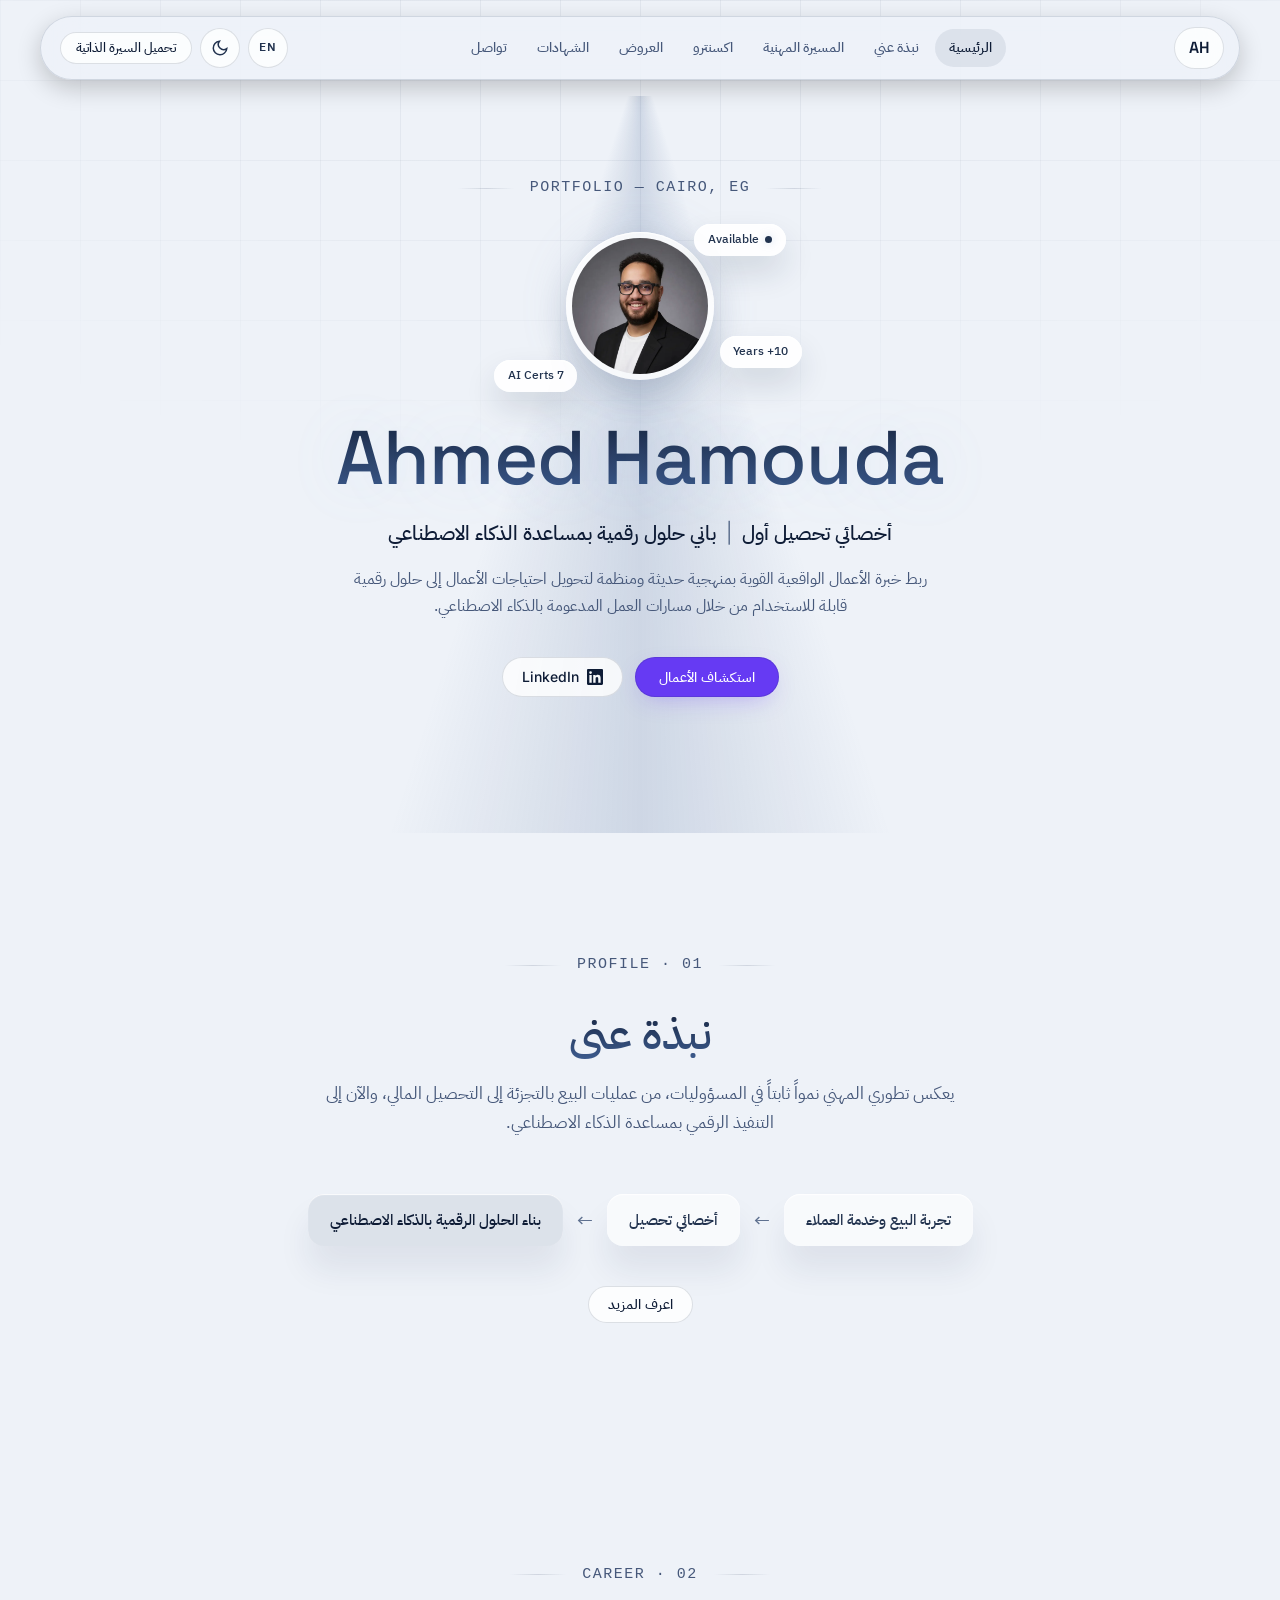
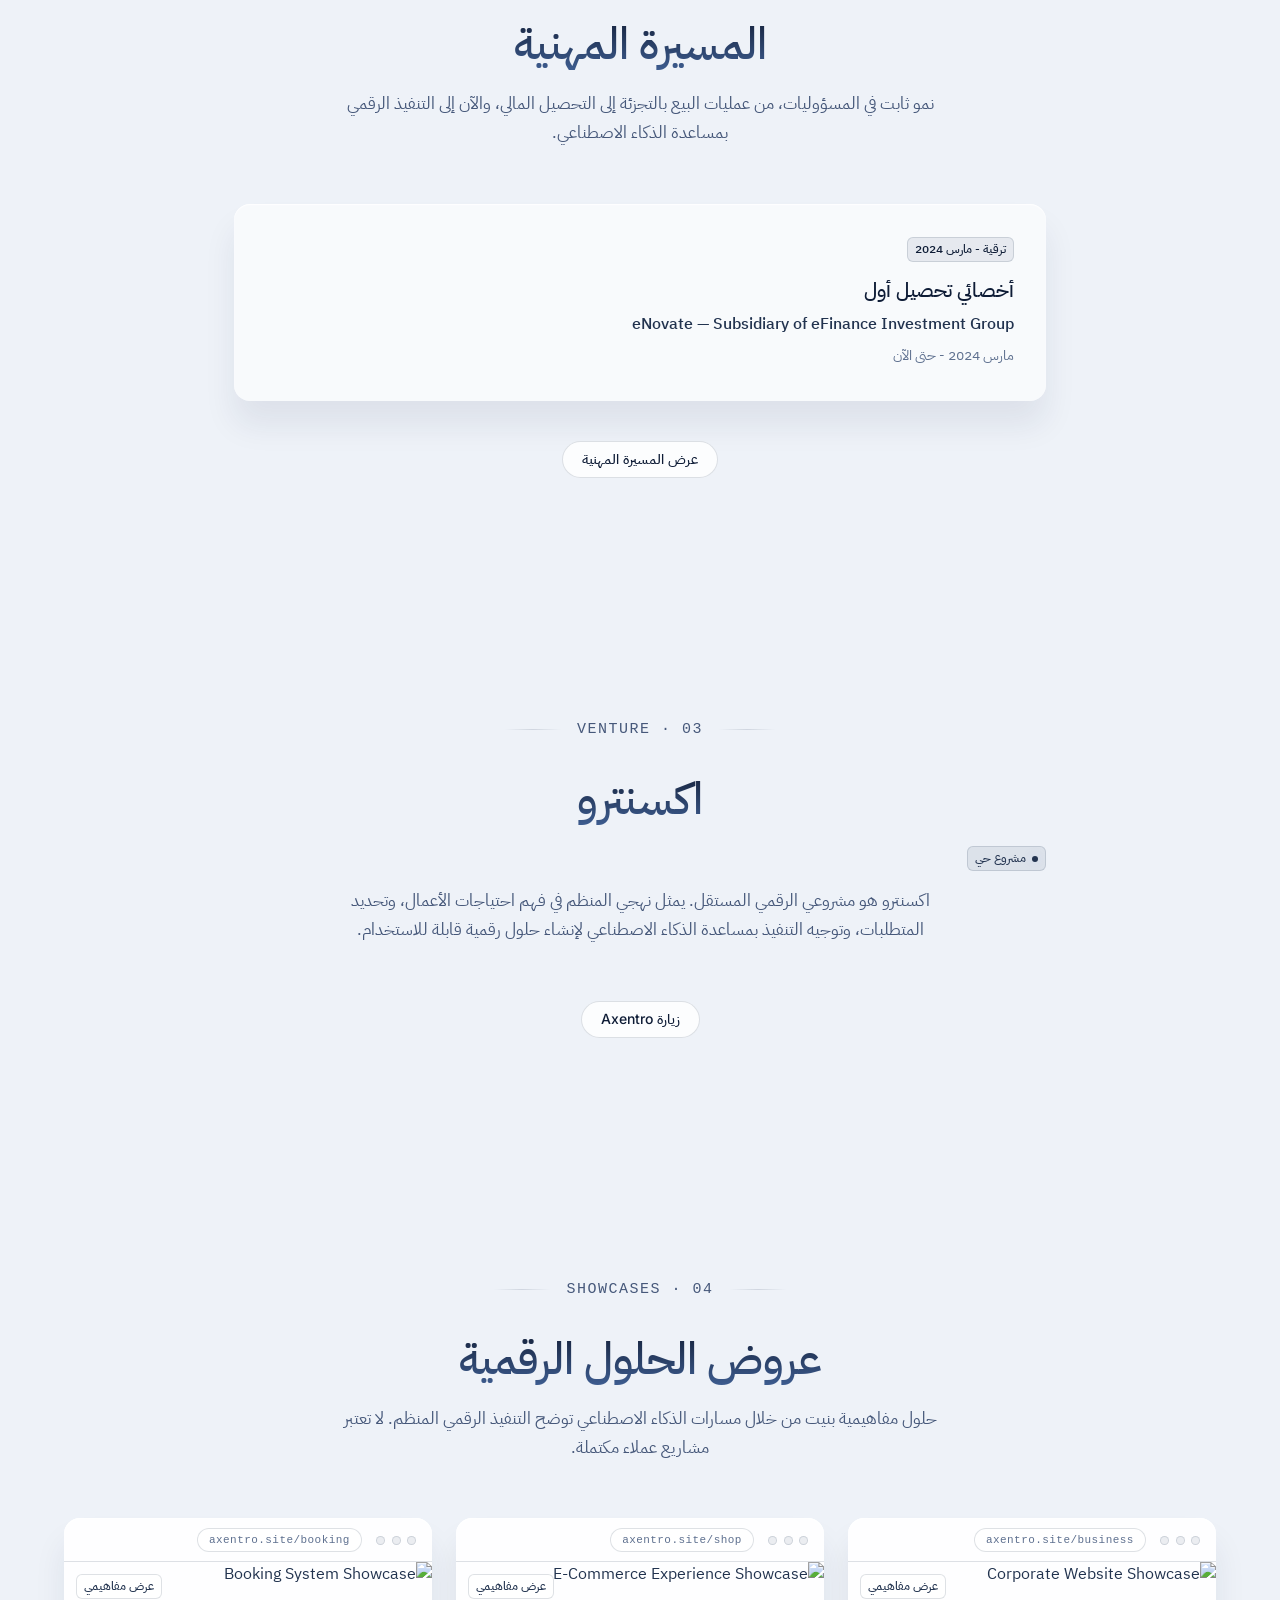
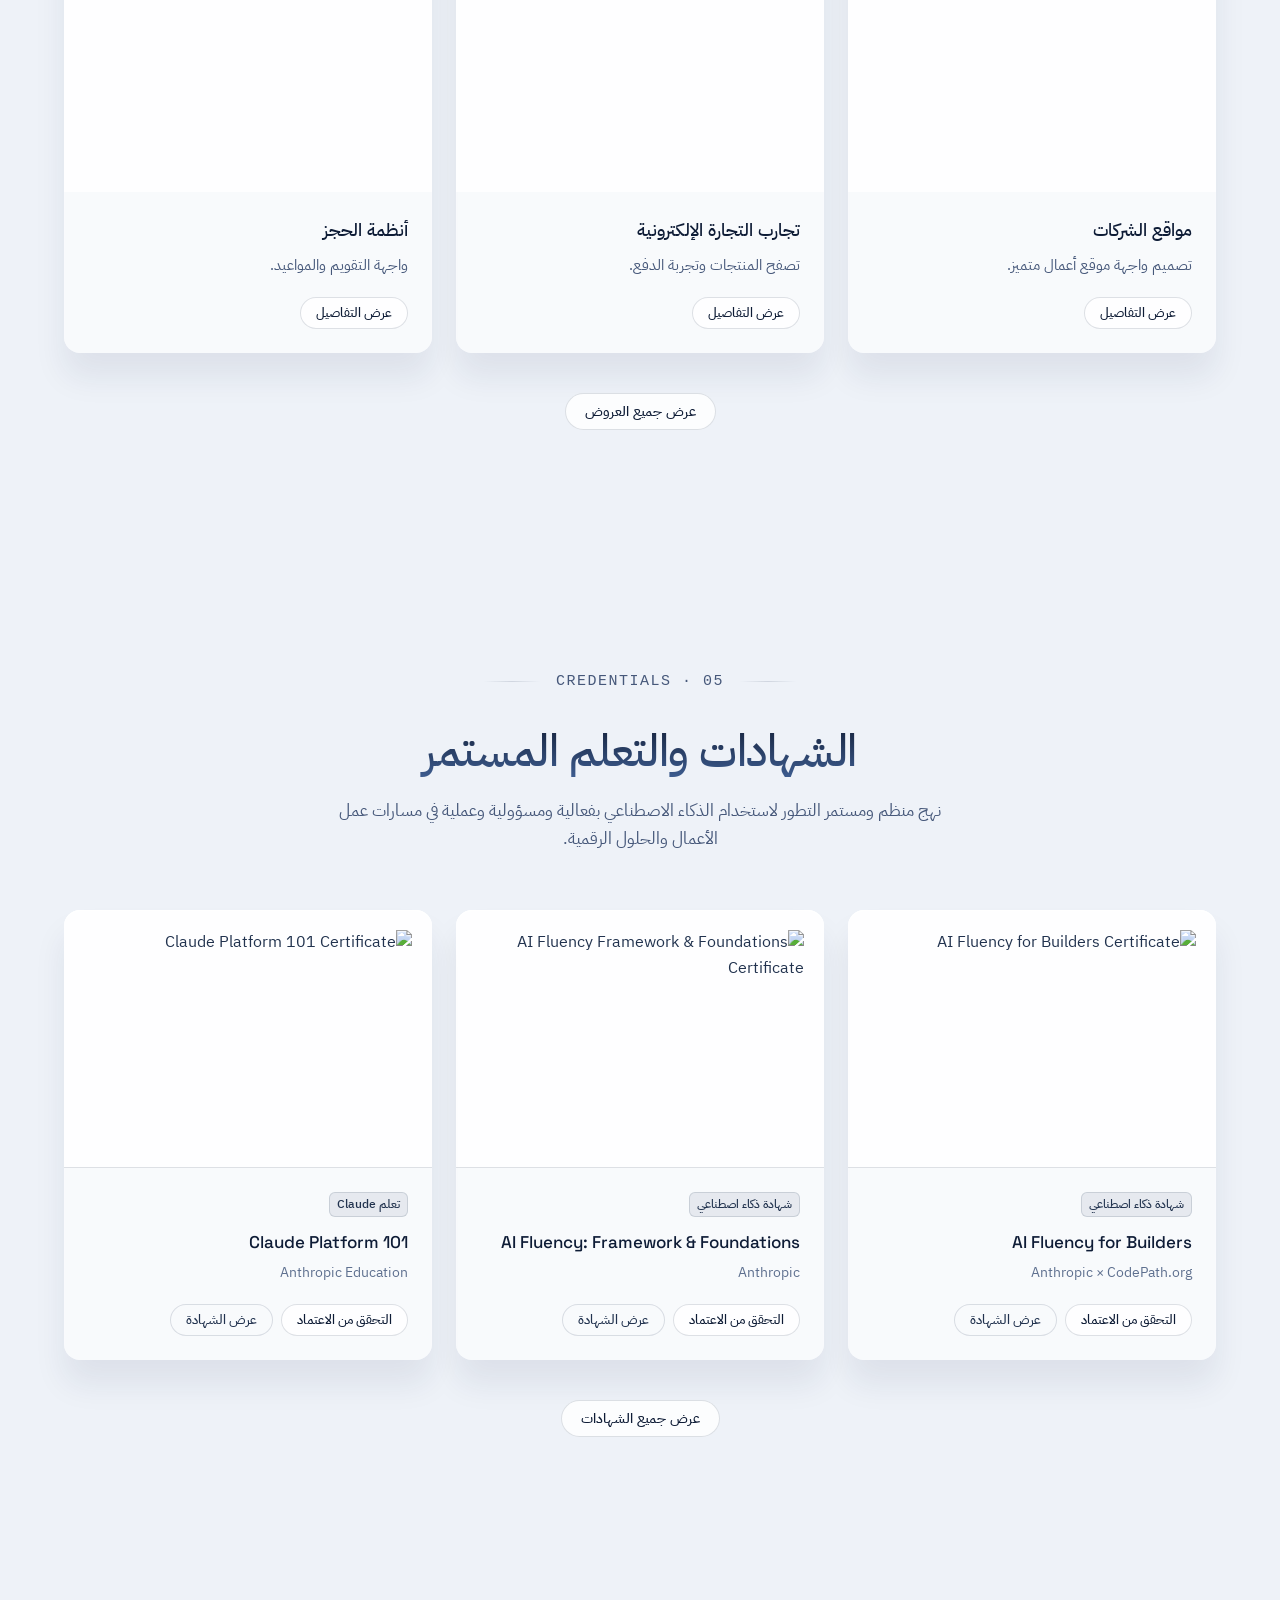
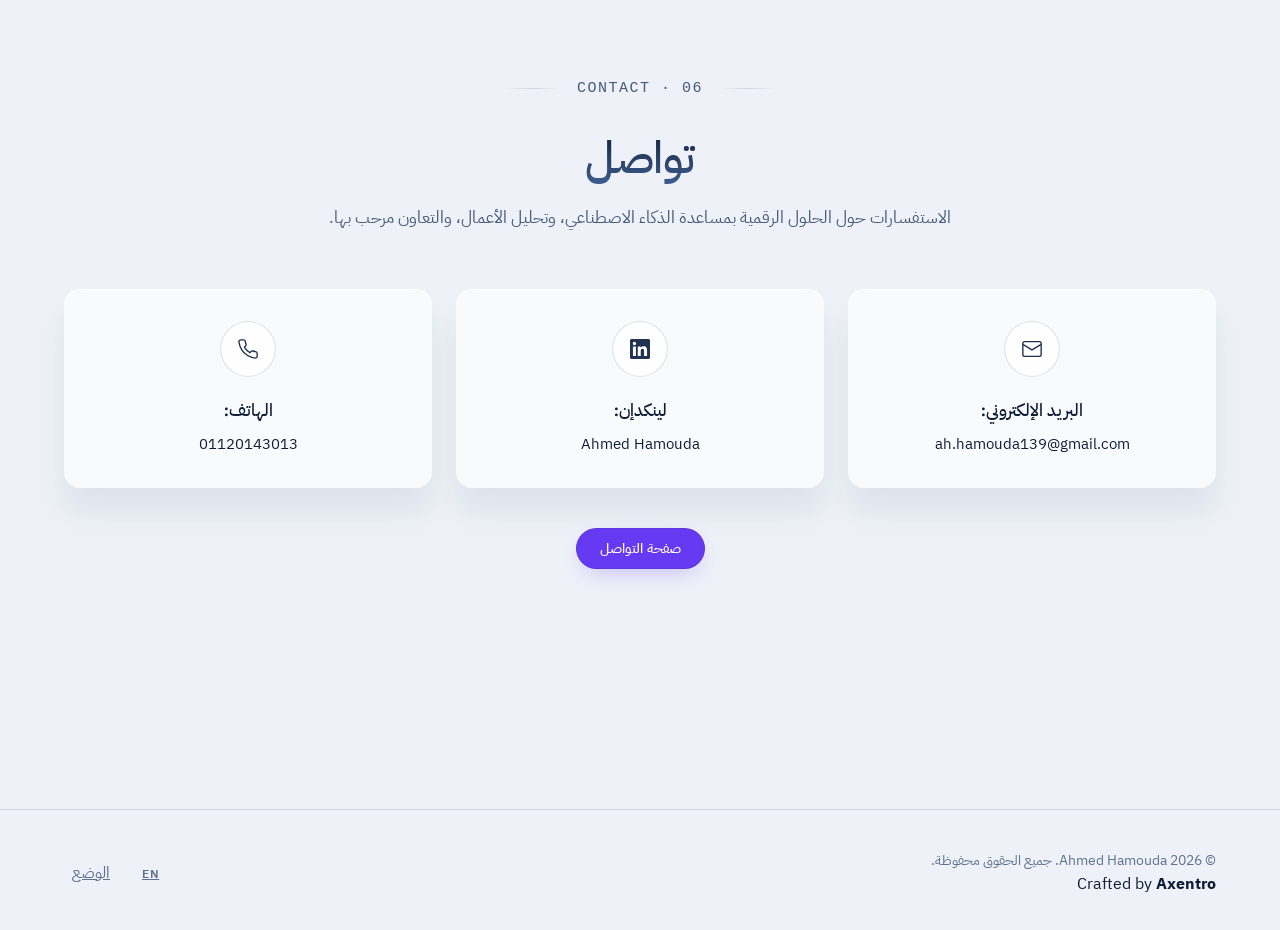
==== commit f00aba1d: "Refactor index.html for better structure and accessibility Refactor HTML structure and improve acces" ====
--- a/index.html
+++ b/index.html
@@ -47,10 +47,7 @@
           "telephone": "+201120143013",
           "address": { "@type": "PostalAddress", "addressLocality": "Cairo", "addressCountry": "EG" },
           "url": "https://ahmed-hamouda-portfolio.pages.dev",
-          "sameAs": [
-            "https://www.linkedin.com/in/ahmed-hamouda-6505051a5/",
-            "https://axentro.site/"
-          ]
+          "sameAs": ["https://www.linkedin.com/in/ahmed-hamouda-6505051a5/", "https://axentro.site/"]
         },
         { "@type": "WebSite", "name": "Ahmed Hamouda Portfolio", "url": "https://ahmed-hamouda-portfolio.pages.dev" },
         {
@@ -108,13 +105,13 @@
             <div class="container hero-inner">
                 <p class="eyebrow" aria-hidden="true">Portfolio — Cairo, EG</p>
 
-                <div class="hero-avatar" aria-hidden="false">
+                <div class="hero-avatar">
                     <div class="avatar-frame">
                         <img src="assets/images/profile/ahmed-hamouda.webp" alt="Portrait of Ahmed Hamouda — Senior Collection Specialist and AI-Assisted Digital Solutions Builder" width="640" height="640" fetchpriority="high" decoding="async" loading="eager">
                     </div>
-                    <span class="float-chip chip-1" aria-hidden="true"><span class="pulse-dot"></span>Available</span>
-                    <span class="float-chip chip-2" aria-hidden="true">10+ Years</span>
-                    <span class="float-chip chip-3" aria-hidden="true">7 AI Certs</span>
+                    <span class="float-chip chip-1" aria-hidden="true"><span class="pulse-dot"></span><span data-i18n="chip_available">Available</span></span>
+                    <span class="float-chip chip-2" aria-hidden="true"><span data-i18n="chip_years">10+ Years</span></span>
+                    <span class="float-chip chip-3" aria-hidden="true"><span data-i18n="chip_certs">7 AI Certs</span></span>
                 </div>
 
                 <h1 class="hero-title" id="hero-heading">Ahmed Hamouda</h1>
@@ -188,7 +185,7 @@
                     <p class="section-desc" data-i18n="axentro_desc">Axentro is my independent digital venture. It represents my structured approach to understanding business needs, defining requirements, and guiding AI-assisted implementation to create usable digital solutions.</p>
                 </header>
                 <div class="hero-ctas center">
-                    <a href="https://axentro.site/" target="_blank" rel="noopener noreferrer" class="btn btn-violet" data-i18n="visit_axentro">Visit Axentro.site</a>
+                    <a href="https://axentro.site/" target="_blank" rel="noopener noreferrer" class="btn btn-ghost" data-i18n="visit_axentro">Visit Axentro.site</a>
                 </div>
             </div>
         </section>
@@ -207,7 +204,7 @@
                         <div class="browser-frame">
                             <div class="browser-bar" aria-hidden="true">
                                 <span class="b-dot"></span><span class="b-dot"></span><span class="b-dot"></span>
-                                <span class="b-url">axentro.site</span>
+                                <span class="b-url">axentro.site/business</span>
                             </div>
                             <div class="card-image-wrap">
                                 <img src="assets/images/showcases/corporate-website.webp" alt="Corporate Website Showcase" width="400" height="250" loading="lazy" decoding="async">
@@ -364,14 +361,15 @@
 
     <footer class="site-footer" role="contentinfo">
         <div class="container footer-inner">
-            <p>&copy; <span id="year"></span> Ahmed Hamouda. <span data-i18n="rights_reserved">All rights reserved.</span></p>
+            <div class="footer-brand">
+                <p class="footer-copy">&copy; <span id="year"></span> Ahmed Hamouda. <span data-i18n="rights_reserved">All rights reserved.</span></p>
+                <a href="https://axentro.site/" target="_blank" rel="noopener noreferrer" class="footer-credit" aria-label="Axentro website">
+                    <span data-i18n="footer_made_by">Crafted by</span>&nbsp;<strong>Axentro</strong>
+                </a>
+            </div>
             <div class="footer-controls">
-                <button type="button" class="btn-link lang-switch" aria-label="Switch Language">
-                    <span class="lang-current">EN</span>
-                </button>
-                <button type="button" class="btn-link theme-switch" aria-label="Switch Theme">
-                    <span data-i18n="theme_toggle">Theme</span>
-                </button>
+                <button type="button" class="btn-link lang-switch" aria-label="Switch Language"><span class="lang-current">EN</span></button>
+                <button type="button" class="btn-link theme-switch" aria-label="Switch Theme"><span data-i18n="theme_toggle">Theme</span></button>
             </div>
         </div>
     </footer>
--- a/assets/css/main.css
+++ b/assets/css/main.css
@@ -1,1594 +1,1069 @@
-/* =========================================  
-   DESIGN TOKENS & VARIABLES  
-   ========================================= */  
-:root {  
-    /* Brand Colors */  
-    --color-navy: #173A5E;  
-    --color-navy-hover: #0f2741;  
-    --color-accent: #20C7D9;  
-    --color-accent-hover: #1ba9b8;  
-      
-    /* Status Colors */  
-    --color-success: #10B981;  
-    --color-error: #EF4444;  
-    --color-warning: #F59E0B;  
-      
-    /* Typography */  
-    --font-ar: 'IBM Plex Sans Arabic', 'Noto Sans Arabic', sans-serif;  
-    --font-en: 'Inter', system-ui, -apple-system, BlinkMacSystemFont, 'Segoe UI', sans-serif;  
-      
-    /* Radii */  
-    --radius-sm: 10px;  
-    --radius-md: 14px;  
-    --radius-lg: 18px;  
-    --radius-xl: 28px;  
-    --radius: var(--radius-md);  
-      
-    /* Transitions */  
-    --transition-fast: 0.15s cubic-bezier(0.16, 1, 0.3, 1);  
-    --transition-base: 0.3s cubic-bezier(0.16, 1, 0.3, 1);  
-    --transition: var(--transition-base);  
-      
-    /* Layout */  
-    --section-space: clamp(4.75rem, 9vw, 7.5rem);  
-    --container-width: 1240px;  
-      
-    /* Z-Index */  
-    --z-header: 1000;  
-    --z-skip-link: 1001;  
-    --z-modal: 2000;  
-}  
-  
-/* =========================================  
-   THEMES  
-   ========================================= */  
-[data-theme="light"] {  
-    --bg: #F8FAFC;  
-    --surface: #FFFFFF;  
-    --surface-2: #F1F5F9;  
-    --surface-3: #E2E8F0;  
-    --text: #0F172A;   
-    --text-muted: #475569; /* Slate 600 for better contrast */  
-    --border: #E2E8F0;  
-    --border-strong: #CBD5E1;  
-    --header-bg: rgba(248, 250, 252, 0.8);  
-    --shadow-sm: 0 1px 2px 0 rgba(15, 23, 42, 0.03), 0 1px 3px 0 rgba(15, 23, 42, 0.02);  
-    --shadow-md: 0 4px 8px -2px rgba(15, 23, 42, 0.06), 0 2px 4px -2px rgba(15, 23, 42, 0.03);  
-    --shadow-lg: 0 12px 24px -6px rgba(15, 23, 42, 0.1), 0 4px 8px -4px rgba(15, 23, 42, 0.04);  
-    --shadow-accent: 0 8px 24px -4px rgba(32, 199, 217, 0.2);  
-    --focus-ring: 0 0 0 2px var(--bg), 0 0 0 4px var(--color-accent);
-    --card-gradient: linear-gradient(180deg, rgba(255,255,255,0) 0%, rgba(248,250,252,0.5) 100%);
-}  
-  
-[data-theme="dark"] {  
-    --bg: #070A0F; /* Deeper charcoal */  
-    --surface: #0F141B;   
-    --surface-2: #161C24;   
-    --surface-3: #1E252E;   
-    --text: #F1F5F9;  
-    --text-muted: #94A3B8;  
-    --border: rgba(255, 255, 255, 0.06);  
-    --border-strong: rgba(255, 255, 255, 0.12);  
-    --header-bg: rgba(7, 10, 15, 0.8);  
-    --shadow-sm: 0 1px 2px 0 rgba(0, 0, 0, 0.2), 0 1px 3px 0 rgba(0, 0, 0, 0.15);  
-    --shadow-md: 0 4px 8px -2px rgba(0, 0, 0, 0.3), 0 2px 4px -2px rgba(0, 0, 0, 0.2);  
-    --shadow-lg: 0 12px 24px -6px rgba(0, 0, 0, 0.4), 0 4px 8px -4px rgba(0, 0, 0, 0.25);  
-    --shadow-accent: 0 8px 24px -4px rgba(32, 199, 217, 0.15);  
-    --focus-ring: 0 0 0 2px var(--bg), 0 0 0 4px var(--color-accent);
-    --card-gradient: linear-gradient(180deg, rgba(255,255,255,0.02) 0%, rgba(255,255,255,0) 100%);
-}  
-  
-/* =========================================  
-   BASE & RESET  
-   ========================================= */  
-*, *::before, *::after {   
-    margin: 0;   
-    padding: 0;   
-    box-sizing: border-box;   
-}  
-  
-html {   
-    scroll-behavior: smooth;   
-    -webkit-text-size-adjust: 100%;   
-    scroll-padding-top: 80px;   
-}  
-  
-body {  
-    min-height: 100vh;  
-    font-family: var(--font-en);  
-    background-color: var(--bg);  
-    color: var(--text);  
-    line-height: 1.6;  
-    overflow-x: hidden;  
-    transition: background-color var(--transition-base), color var(--transition-base);  
-    -webkit-font-smoothing: antialiased;  
-    -moz-osx-font-smoothing: grayscale;  
-    letter-spacing: -0.011em;  
-}  
-  
-[lang="ar"] body, [lang="ar"] {   
-    font-family: var(--font-ar);   
-    letter-spacing: 0;  
-}  
-  
-::selection {   
-    background: var(--color-accent);   
-    color: var(--bg);   
-}  
-  
-img {   
-    max-width: 100%;   
-    height: auto;   
-    display: block;   
-}  
-  
-button, input, textarea, select {   
-    font: inherit;   
-    color: inherit;   
-}  
-  
-ul {   
-    list-style: none;   
-}  
-  
-a {   
-    color: var(--color-accent);   
-    text-decoration: none;   
-    transition: color var(--transition-fast);   
-}  
-  
-a:hover {   
-    color: var(--color-navy);   
-}  
-  
-[data-theme="dark"] a:hover {   
-    color: #fff;   
-}  
-  
-.bg-navy a:hover {   
-    color: var(--color-accent);   
-}  
-  
-/* =========================================  
-   LAYOUT  
-   ========================================= */  
-.container {   
-    width: 100%;   
-    max-width: var(--container-width);   
-    margin-inline: auto;   
-    padding-inline: 1.5rem;   
-}  
-  
-.section {   
-    padding: var(--section-space) 0;   
+/* ============================================================
+   AHMED HAMOUDA — PORTFOLIO
+   Design System: "Frosted Glass Cathedral at Midnight" (AuthKit-style)
+   Dark-first · Glass surfaces · Blueprint grid · One violet accent
+   ============================================================ */
+
+/* ============ TOKENS ============ */
+:root {
+    /* Colors — dark (default) */
+    --bg: #05060f;
+    --bg-elevated: rgba(5, 6, 15, 0.97);
+    --glass: rgba(186, 214, 247, 0.03);
+    --glass-strong: rgba(199, 211, 234, 0.06);
+    --luminous: rgba(199, 211, 234, 0.12);
+    --hairline: rgba(186, 215, 247, 0.12);
+    --grid-line: rgba(186, 215, 247, 0.06);
+    --header-bg: rgba(5, 6, 15, 0.72);
+
+    --text-heading: #d8ecf8;
+    --text-body: #d1e4fa;
+    --text-muted: #c7d3ea;
+    --text-helper: #9da7ba;
+    --text-invert: #ffffff;
+
+    --accent: #663af3;
+    --accent-hover: #7b52f6;
+    --accent-glow: rgba(102, 58, 243, 0.35);
+
+    --gradient-heading: linear-gradient(180deg, #d8ecf8 0%, #98c0ef 100%);
+    --gradient-spotlight: conic-gradient(at 50% -5%, transparent 45%, rgba(124, 145, 182, 0.3) 49%, rgba(124, 145, 182, 0.5) 50%, rgba(124, 145, 182, 0.3) 51%, transparent 55%);
+
+    /* Elevation — inset frost + dark halo (no hard borders) */
+    --shadow-card: inset 0 1px 1px rgba(199, 211, 234, 0.12),
+                   inset 0 24px 48px rgba(199, 211, 234, 0.05),
+                   0 24px 32px rgba(6, 6, 14, 0.7);
+    --shadow-float: inset 0 1px 1px rgba(216, 236, 248, 0.2),
+                    inset 0 24px 48px rgba(168, 216, 245, 0.06),
+                    0 16px 32px rgba(0, 0, 0, 0.3);
+    --shadow-btn: inset 0 0 0 1px var(--hairline);
+
+    /* Typography */
+    --font-body: 'Inter', 'IBM Plex Sans Arabic', ui-sans-serif, system-ui, sans-serif;
+    --font-display: 'Space Grotesk', 'IBM Plex Sans Arabic', ui-sans-serif, system-ui, sans-serif;
+    --font-mono: 'JetBrains Mono', ui-monospace, 'Courier New', monospace;
+    --font-ar: 'IBM Plex Sans Arabic', 'Inter', sans-serif;
+
+    /* Shape */
+    --radius-card: 16px;
+    --radius-input: 6px;
+    --radius-badge: 6px;
+    --radius-pill: 999px;
+
+    /* Layout */
+    --container-width: 1200px;
+    --section-space: clamp(5rem, 10vw, 7.5rem);
+
+    /* Motion */
+    --ease-out: cubic-bezier(0.16, 1, 0.3, 1);
+    --t-fast: 0.25s var(--ease-out);
+    --t-base: 0.4s var(--ease-out);
+
+    --z-header: 1000;
+    --z-skip: 1001;
+    --z-modal: 2000;
+}
+
+/* Light theme — secondary, same structure */
+[data-theme="light"] {
+    --bg: #eef2f8;
+    --bg-elevated: rgba(255, 255, 255, 0.92);
+    --glass: rgba(255, 255, 255, 0.6);
+    --glass-strong: rgba(255, 255, 255, 0.8);
+    --luminous: rgba(23, 42, 74, 0.08);
+    --hairline: rgba(23, 42, 74, 0.14);
+    --grid-line: rgba(23, 42, 74, 0.055);
+    --header-bg: rgba(238, 242, 248, 0.75);
+
+    --text-heading: #0e1c36;
+    --text-body: #22334f;
+    --text-muted: #46587a;
+    --text-helper: #5e708f;
+    --text-invert: #ffffff;
+
+    --gradient-heading: linear-gradient(180deg, #16233d 0%, #3d5c8f 100%);
+    --gradient-spotlight: conic-gradient(at 50% -5%, transparent 45%, rgba(61, 92, 143, 0.18) 50%, transparent 55%);
+
+    --shadow-card: inset 0 1px 1px rgba(255, 255, 255, 0.9),
+                   0 24px 32px rgba(23, 42, 74, 0.08);
+    --shadow-float: inset 0 1px 1px rgba(255, 255, 255, 0.9),
+                    0 16px 32px rgba(23, 42, 74, 0.14);
+}
+
+/* ============ RESET & BASE ============ */
+*, *::before, *::after { margin: 0; padding: 0; box-sizing: border-box; }
+
+html {
+    scroll-behavior: smooth;
+    -webkit-text-size-adjust: 100%;
+    scroll-padding-top: 120px;
+    background-color: var(--bg);
+}
+
+body {
+    min-height: 100vh;
+    font-family: var(--font-body);
+    background: transparent;
+    color: var(--text-body);
+    line-height: 1.6;
+    overflow-x: hidden;
+    -webkit-font-smoothing: antialiased;
+    -moz-osx-font-smoothing: grayscale;
+    letter-spacing: -0.01em;
+    transition: color var(--t-base), background-color var(--t-base);
+}
+
+[lang="ar"] body, [lang="ar"] { font-family: var(--font-ar); letter-spacing: 0; }
+
+/* Blueprint grid layer — fades toward edges */
+body::before {
+    content: '';
+    position: fixed;
+    inset: 0;
+    z-index: -1;
+    pointer-events: none;
+    background-image:
+        linear-gradient(var(--grid-line) 1px, transparent 1px),
+        linear-gradient(90deg, var(--grid-line) 1px, transparent 1px);
+    background-size: 80px 80px;
+    -webkit-mask-image: radial-gradient(ellipse 90% 70% at 50% 0%, #000 25%, transparent 80%);
+    mask-image: radial-gradient(ellipse 90% 70% at 50% 0%, #000 25%, transparent 80%);
+}
+
+::selection { background: var(--accent); color: #fff; }
+
+img { max-width: 100%; height: auto; display: block; }
+button, input, textarea, select { font: inherit; color: inherit; }
+ul { list-style: none; }
+
+a { color: var(--text-heading); text-decoration: none; transition: color var(--t-fast); }
+a:hover { color: var(--text-invert); }
+
+::-webkit-scrollbar { width: 10px; }
+::-webkit-scrollbar-track { background: var(--bg); }
+::-webkit-scrollbar-thumb { background: var(--luminous); border-radius: 999px; }
+::-webkit-scrollbar-thumb:hover { background: var(--hairline); }
+
+/* ============ LAYOUT ============ */
+.container {
+    width: 100%;
+    max-width: var(--container-width);
+    margin-inline: auto;
+    padding-inline: 1.5rem;
+}
+.container.narrow { max-width: 860px; }
+
+.section { padding-block: var(--section-space); position: relative; }
+
+/* ============ EYEBROW LABELS ============ */
+.eyebrow {
+    display: flex;
+    align-items: center;
+    justify-content: center;
+    gap: 1rem;
+    font-family: var(--font-mono);
+    font-size: 15px;
+    font-weight: 400;
+    letter-spacing: 0.10em;
+    text-transform: uppercase;
+    color: var(--text-muted);
+    margin-bottom: 2rem;
+    font-variant-numeric: tabular-nums;
+}
+.eyebrow::before, .eyebrow::after {
+    content: '';
+    height: 1px;
+    width: 56px;
+    flex-shrink: 0;
+    background: linear-gradient(90deg, transparent, var(--hairline), transparent);
+}
+
+/* ============ SECTION HEADERS ============ */
+.section-header { margin-bottom: 3.5rem; }
+
+.section-title {
+    font-family: var(--font-display);
+    font-size: clamp(1.75rem, 4vw, 2.75rem);
+    font-weight: 500;
+    line-height: 1.16;
+    letter-spacing: -0.01em;
+    text-align: center;
+    margin-bottom: 1.25rem;
+    background: var(--gradient-heading);
+    -webkit-background-clip: text;
+    background-clip: text;
+    color: transparent;
+}
+
+.section-desc {
+    font-size: 1.0625rem;
+    color: var(--text-muted);
+    text-align: center;
+    max-width: 640px;
+    margin: 0 auto;
+    line-height: 1.7;
+}
+
+.badge + .section-desc { margin-top: 1rem; }
+
+.subsection-title {
+    font-family: var(--font-display);
+    font-size: 1.375rem;
+    font-weight: 500;
+    margin: 3.5rem 0 1.75rem;
+    color: var(--text-heading);
+}
+
+/* ============ BUTTONS ============ */
+.btn {
+    display: inline-flex;
+    align-items: center;
+    justify-content: center;
+    gap: 0.5rem;
+    padding: 0.625rem 1.25rem;
+    border-radius: var(--radius-pill);
+    font-family: var(--font-body);
+    font-weight: 500;
+    font-size: 0.875rem;
+    line-height: 1.2;
+    cursor: pointer;
+    border: none;
+    transition: background-color var(--t-fast), color var(--t-fast),
+                box-shadow var(--t-fast), transform var(--t-fast);
+    white-space: nowrap;
+}
+.btn:active { transform: translateY(0) scale(0.98); }
+.btn:disabled { opacity: 0.5; cursor: not-allowed; }
+
+.btn-sm { padding: 0.5rem 1rem; font-size: 0.8125rem; }
+
+/* Ghost — default interactive surface */
+.btn-ghost {
+    background: var(--glass-strong);
+    color: var(--text-invert);
+    box-shadow: var(--shadow-btn);
+}
+.btn-ghost:hover {
+    background: var(--luminous);
+    color: var(--text-invert);
+    transform: translateY(-1px);
+}
+[data-theme="light"] .btn-ghost { color: var(--text-heading); }
+[data-theme="light"] .btn-ghost:hover { color: #0e1c36; }
+
+/* Outlined — transparent */
+.btn-outline {
+    background: transparent;
+    color: var(--text-body);
+    box-shadow: var(--shadow-btn);
+}
+.btn-outline:hover {
+    background: var(--glass-strong);
+    color: var(--text-heading);
+    transform: translateY(-1px);
+}
+
+/* Violet — the single chromatic CTA */
+.btn-violet {
+    background: var(--accent);
+    color: var(--text-invert);
+    padding: 0.75rem 1.5rem;
+    box-shadow: 0 8px 24px -8px var(--accent-glow), var(--shadow-btn);
+}
+.btn-violet:hover {
+    background: var(--accent-hover);
+    color: var(--text-invert);
+    transform: translateY(-1px);
+    box-shadow: 0 12px 32px -8px var(--accent-glow), var(--shadow-btn);
+}
+
+.btn-link {
+    background: none;
+    border: none;
+    color: inherit;
+    cursor: pointer;
+    text-decoration: underline;
+    padding: 0.5rem;
+    transition: color var(--t-fast);
+}
+.btn-link:hover { color: var(--text-heading); }
+
+.btn-icon {
+    background: var(--glass-strong);
+    border: none;
+    box-shadow: var(--shadow-btn);
+    color: var(--text-body);
+    cursor: pointer;
+    padding: 0.5rem;
+    display: inline-flex;
+    align-items: center;
+    justify-content: center;
+    min-width: 40px;
+    min-height: 40px;
+    border-radius: var(--radius-pill);
+    transition: background-color var(--t-fast), color var(--t-fast), transform var(--t-fast);
+}
+.btn-icon:hover { background: var(--luminous); color: var(--text-invert); transform: translateY(-1px); }
+[data-theme="light"] .btn-icon:hover { color: var(--text-heading); }
+.btn-icon svg { width: 18px; height: 18px; }
+.lang-current { font-size: 0.75rem; font-weight: 600; letter-spacing: 0.05em; }
+
+.icon-sun { display: none; }
+[data-theme="dark"] .icon-sun { display: block; }
+[data-theme="dark"] .icon-moon { display: none; }
+
+/* ============ HEADER ============ */
+.site-header {
+    position: sticky;
+    top: 0;
+    z-index: var(--z-header);
+    padding: 1rem 1.5rem;
+}
+.header-inner {
     position: relative;
-}  
-  
-.bg-surface {   
-    background-color: var(--surface);  
-    border-block: 1px solid var(--border);
-}  
-  
-.bg-navy {   
-    background-color: var(--color-navy);   
-    color: var(--text);   
-}  
-  
-/* =========================================  
-   TYPOGRAPHY  
-   ========================================= */  
-h1, h2, h3, h4, h5, h6 {   
-    line-height: 1.15;   
-    font-weight: 700;   
-    color: var(--text);   
-    letter-spacing: -0.03em;  
-}  
-  
-.bg-navy h1, .bg-navy h2, .bg-navy h3, .bg-navy h4 {   
-    color: #fff;   
-}  
-  
-.section-title {   
-    font-size: clamp(1.8rem, 4vw, 2.5rem);   
-    margin-bottom: 1.75rem;   
-    text-align: center;   
-    position: relative;   
-    padding-bottom: 1.5rem;   
-    font-weight: 800;  
-}  
-  
-.section-title::after {   
-    content: '';   
-    position: absolute;   
-    bottom: 0;   
-    left: 50%;   
-    transform: translateX(-50%);   
-    width: 50px;   
-    height: 4px;   
-    background: var(--color-accent);   
-    border-radius: 4px;   
-}  
-  
-.section-desc {   
-    font-size: 1.1rem;   
-    color: var(--text-muted);   
-    text-align: center;   
-    max-width: 700px;   
-    margin: 0 auto 4rem;   
-    line-height: 1.65;
-}  
-  
-.bg-navy .section-desc {   
-    color: rgba(255,255,255,0.8);   
-}  
-  
-.subsection-title {   
-    font-size: 1.4rem;   
-    margin: 4rem 0 2rem;   
-    position: relative;   
-    padding-inline-start: 1rem;   
-    border-inline-start: 4px solid var(--color-accent);   
-}  
-  
-/* =========================================  
-   ACCESSIBILITY UTILITIES  
-   ========================================= */  
-.skip-link {   
-    position: absolute;   
-    top: -40px;   
-    inset-inline-start: 0;   
-    background: var(--color-accent);   
-    color: #000;   
-    padding: 8px 16px;   
-    z-index: var(--z-skip-link);   
-    border-radius: 0 0 var(--radius-sm) 0;   
-    transition: top var(--transition-fast);   
-    font-weight: 700;  
-}  
-  
-.skip-link:focus {   
-    top: 0;   
-}  
-  
-/* =========================================  
-   HEADER & NAVIGATION  
-   ========================================= */  
-.site-header {   
-    position: sticky;   
-    top: 0;   
-    background: var(--header-bg);   
-    backdrop-filter: saturate(180%) blur(20px);  
-    -webkit-backdrop-filter: saturate(180%) blur(20px);   
-    border-bottom: 1px solid var(--border);   
-    z-index: var(--z-header);   
-    box-shadow: 0 1px 0 0 rgba(255,255,255,0.05) inset, var(--shadow-sm);   
-}  
-  
-.header-inner {   
-    display: flex;   
-    align-items: center;   
-    justify-content: space-between;   
-    min-height: 72px;   
-}  
-  
-.logo {   
-    font-size: 1.2rem;   
-    font-weight: 800;   
-    color: var(--color-navy);   
-    padding: 0.35rem 0.75rem;   
-    border: 2px solid var(--color-navy);   
-    border-radius: var(--radius-sm);   
-    transition: all var(--transition-fast);   
-    letter-spacing: -0.02em;
-}  
-  
-[data-theme="dark"] .logo {   
-    color: #fff;   
-    border-color: #fff;   
-}  
-  
-.bg-navy .logo {   
-    color: #fff;   
-    border-color: #fff;   
-}  
-  
-.logo:hover {   
-    background: var(--color-navy);   
-    color: #fff;   
-    transform: translateY(-1px);  
-}  
-  
-[data-theme="dark"] .logo:hover {   
-    background: var(--color-accent);   
-    color: #000;   
-    border-color: var(--color-accent);   
-}  
-  
-.main-nav ul {   
-    display: flex;   
-    gap: 1.5rem;   
-}  
-  
-.main-nav a {   
-    color: var(--text-muted);   
-    font-weight: 500;   
-    font-size: 0.95rem;
-    position: relative;   
-    padding: 0.5rem 0.25rem;   
-    transition: color var(--transition-fast);   
-}  
-  
-.main-nav a::after {   
-    content: '';   
-    position: absolute;   
-    bottom: -2px;   
-    inset-inline-start: 0;   
-    width: 0;   
-    height: 2px;   
-    background: var(--color-accent);   
-    transition: width var(--transition-fast);   
-    border-radius: 2px;
-}  
-  
-.main-nav a:hover, .main-nav a.active {   
-    color: var(--text);   
-}  
-
-.main-nav a.active::after {
-    width: 100%;
-}
-  
-.main-nav a:hover::after {   
-    width: 100%;   
-}  
-  
-.header-actions {   
-    display: flex;   
-    align-items: center;   
-    gap: 1rem;   
-}  
-  
-/* =========================================  
-   BUTTONS  
-   ========================================= */  
-.btn-icon {   
-    background: var(--surface-2);   
-    border: 1px solid var(--border);   
-    color: var(--text);   
-    cursor: pointer;   
-    padding: 0.5rem;   
-    display: flex;   
-    align-items: center;   
-    justify-content: center;   
-    min-width: 40px;   
-    min-height: 40px;   
-    border-radius: var(--radius-sm);   
-    transition: all var(--transition-fast);   
-}  
-  
-.btn-icon:hover {   
-    background: var(--surface-3);   
-    color: var(--color-accent);
-    border-color: var(--border-strong);
-    transform: translateY(-1px);
-}  
-  
-.btn-icon svg {   
-    width: 20px;   
-    height: 20px;   
-}  
-  
-.icon-sun { display: none; }  
-[data-theme="dark"] .icon-sun { display: block; }  
-[data-theme="dark"] .icon-moon { display: none; }  
-.menu-toggle { display: none; }  
-  
-.btn {   
-    display: inline-flex;   
-    align-items: center;   
-    justify-content: center;   
-    gap: 0.5rem;   
-    padding: 0.9rem 1.8rem;   
-    border-radius: var(--radius-md);   
-    font-weight: 600;   
-    cursor: pointer;   
-    border: 1px solid transparent;   
-    transition: all var(--transition-fast);   
-    font-size: 0.95rem;   
-    text-align: center;   
-    line-height: 1.2;   
-    letter-spacing: -0.01em;
-    position: relative;
-    overflow: hidden;
-}  
-  
-.btn-sm {   
-    padding: 0.6rem 1.2rem;   
-    font-size: 0.875rem;   
-}  
-  
-.btn-primary {   
-    background: var(--color-navy);   
-    color: #fff;   
-    border-color: var(--color-navy);   
-    box-shadow: 0 1px 0 rgba(255,255,255,0.1) inset, 0 4px 12px rgba(23, 58, 94, 0.15);  
-}  
-  
-.btn-primary:hover {   
-    background: var(--color-navy-hover);   
-    border-color: var(--color-navy-hover);   
-    color: #fff;   
-    transform: translateY(-2px);  
-    box-shadow: 0 1px 0 rgba(255,255,255,0.1) inset, 0 8px 20px rgba(23, 58, 94, 0.25);  
-}  
-  
-[data-theme="dark"] .btn-primary {   
-    background: var(--color-accent);   
-    color: #000;   
-    border-color: var(--color-accent);   
-    box-shadow: 0 1px 0 rgba(255,255,255,0.2) inset, 0 4px 12px rgba(32, 199, 217, 0.2);  
-}  
-  
-[data-theme="dark"] .btn-primary:hover {   
-    background: var(--color-accent-hover);   
-    border-color: var(--color-accent-hover);   
-    color: #000;
-    transform: translateY(-2px);
-    box-shadow: 0 1px 0 rgba(255,255,255,0.2) inset, 0 8px 20px rgba(32, 199, 217, 0.3);  
-}  
-  
-.btn-outline {   
-    border-color: var(--border-strong);   
-    color: var(--text);   
-    background: var(--surface);   
-}  
-  
-.btn-outline:hover {   
-    background: var(--surface-2);   
-    border-color: var(--text-muted);   
-    color: var(--text);
-    transform: translateY(-2px);  
-    box-shadow: var(--shadow-sm);
-}  
-  
-[data-theme="dark"] .btn-outline {   
-    border-color: var(--border-strong);   
-    color: #fff;
-    background: var(--surface-2);
-}  
-  
-[data-theme="dark"] .btn-outline:hover {   
-    background: var(--surface-3);   
-    border-color: #fff;
-    transform: translateY(-2px);   
-}  
-  
-.btn-accent {   
-    background: var(--color-accent);   
-    color: #000;   
-    border-color: var(--color-accent);   
-    box-shadow: 0 1px 0 rgba(255,255,255,0.2) inset, 0 4px 12px rgba(32, 199, 217, 0.2);  
-}  
-  
-.btn-accent:hover {   
-    background: var(--color-accent-hover);   
-    border-color: var(--color-accent-hover);   
-    color: #000;   
-    transform: translateY(-2px);  
-    box-shadow: 0 1px 0 rgba(255,255,255,0.2) inset, 0 8px 20px rgba(32, 199, 217, 0.3);  
-}  
-  
-.btn-link {   
-    background: none;   
-    border: none;   
-    color: inherit;   
-    cursor: pointer;   
-    text-decoration: underline;   
-    padding: 0.5rem;   
-    transition: color var(--transition-fast);   
-}  
-  
-.btn-link:hover {   
-    color: var(--color-accent);   
-}  
-  
-.btn:disabled {   
-    opacity: 0.6;   
-    cursor: not-allowed;   
-    transform: none;  
-    box-shadow: none;  
-}  
-  
-.btn:active {  
-    transform: translateY(0);  
-}  
-  
-/* =========================================  
-   HERO SECTION  
-   ========================================= */  
-.hero {   
-    background: radial-gradient(circle at top right, rgba(32, 199, 217, 0.08), transparent 50%), var(--bg);   
-    padding: clamp(4rem, 9vw, 7rem) 0;   
-    position: relative;
-    overflow: hidden;
-}  
+    display: flex;
+    align-items: center;
+    justify-content: space-between;
+    gap: 1rem;
+    min-height: 64px;
+    padding-inline: 1rem 1.25rem;
+    background: var(--header-bg);
+    border-radius: var(--radius-pill);
+    backdrop-filter: blur(24px) saturate(140%);
+    -webkit-backdrop-filter: blur(24px) saturate(140%);
+    box-shadow: var(--shadow-btn), 0 8px 24px rgba(0, 0, 0, 0.2);
+}
+
+.logo {
+    font-family: var(--font-display);
+    font-size: 1rem;
+    font-weight: 600;
+    color: var(--text-heading);
+    padding: 0.5rem 0.9rem;
+    border-radius: var(--radius-pill);
+    box-shadow: var(--shadow-btn);
+    background: var(--glass-strong);
+    transition: background-color var(--t-fast), transform var(--t-fast);
+}
+.logo:hover { background: var(--luminous); transform: translateY(-1px); }
+
+.main-nav ul { display: flex; gap: 0.125rem; align-items: center; }
+.main-nav a {
+    display: block;
+    color: var(--text-muted);
+    font-weight: 500;
+    font-size: 0.875rem;
+    padding: 0.5rem 0.875rem;
+    border-radius: var(--radius-pill);
+    transition: color var(--t-fast), background-color var(--t-fast);
+}
+.main-nav a:hover { color: var(--text-invert); background: var(--glass-strong); }
+.main-nav a.active { color: var(--text-invert); background: var(--luminous); }
+[data-theme="light"] .main-nav a:hover,
+[data-theme="light"] .main-nav a.active { color: var(--text-heading); }
+
+.header-actions { display: flex; align-items: center; gap: 0.5rem; }
+.menu-toggle { display: none; }
+
+/* ============ HERO ============ */
+.hero { overflow: hidden; padding-top: clamp(3rem, 8vw, 5rem); }
 
 .hero::before {
     content: '';
     position: absolute;
-    top: 0;
-    inset-inline-start: 0;
+    inset: -1px;
+    background: var(--gradient-spotlight);
+    pointer-events: none;
+    z-index: 0;
+}
+.hero > .container { position: relative; z-index: 1; text-align: center; }
+
+.hero-avatar {
+    position: relative;
+    width: 148px;
+    margin: 1.5rem auto 2.25rem;
+}
+
+.avatar-frame {
+    width: 148px;
+    height: 148px;
+    border-radius: var(--radius-pill);
+    padding: 6px;
+    background: var(--glass-strong);
+    box-shadow: var(--shadow-float), 0 0 48px rgba(124, 145, 182, 0.18);
+}
+.avatar-frame img {
     width: 100%;
-    height: 1px;
-    background: linear-gradient(90deg, transparent, var(--border-strong), transparent);
-}
-  
-.hero-inner {   
-    display: grid;   
-    grid-template-columns: 1.3fr 0.7fr;   
-    gap: clamp(2rem, 6vw, 4rem);   
-    align-items: center;   
-}  
-  
-@media (max-width: 900px) {   
-    .hero-inner {   
-        grid-template-columns: 1fr;   
-        gap: 3rem;   
-        text-align: center;   
-    }   
-    .hero-content {   
-        order: 2;   
-    }   
-    .hero-visual {   
-        order: 1;   
-    }   
-}  
-  
-.hero-content { text-align: start; }  
-  
-.hero-pretitle {   
-    color: var(--color-accent);   
-    font-weight: 700;   
-    margin-bottom: 1rem;   
-    font-size: 0.95rem;   
-    display: inline-flex;   
-    align-items: center;   
-    gap: 0.75rem;   
-    text-transform: uppercase;
-    letter-spacing: 0.05em;
-}  
-  
-.hero-pretitle::before {   
-    content: '';   
-    display: block;   
-    width: 30px;   
-    height: 2px;   
-    background: var(--color-accent);   
-}  
-  
-.hero-title {   
-    font-size: clamp(2.5rem, 6vw, 4.5rem);   
-    margin-bottom: 1.5rem;   
-    color: var(--color-navy);   
-    font-weight: 800;   
-    line-height: 1.1;   
-    letter-spacing: -0.035em;
-}  
-  
-[data-theme="dark"] .hero-title { color: #fff; }  
-  
-.hero-subtitle {   
-    font-size: clamp(1.2rem, 3vw, 1.6rem);   
-    color: var(--text-muted);   
-    margin-bottom: 1.5rem;   
-    font-weight: 500;   
-    display: flex;   
-    flex-wrap: wrap;   
-    gap: 0.5rem;   
-    align-items: center;   
-    line-height: 1.3;
-}  
-  
-.hero-subtitle .divider {   
-    color: var(--color-accent);   
-    font-weight: 700;   
-}  
-  
-.hero-desc {   
-    max-width: 620px;   
-    font-size: 1.1rem;   
-    margin-bottom: 2.5rem;   
-    color: var(--text-muted);   
+    height: 100%;
+    border-radius: inherit;
+    object-fit: cover;
+}
+
+.float-chip {
+    position: absolute;
+    display: inline-flex;
+    align-items: center;
+    gap: 0.4rem;
+    padding: 0.4rem 0.85rem;
+    border-radius: var(--radius-pill);
+    background: var(--bg-elevated);
+    box-shadow: var(--shadow-float);
+    font-size: 0.75rem;
+    font-weight: 500;
+    color: var(--text-body);
+    white-space: nowrap;
+    animation: chip-float 7s ease-in-out infinite alternate;
+}
+.chip-1 { top: -0.5rem; inset-inline-start: -4.5rem; }
+.chip-2 { bottom: 0.75rem; inset-inline-start: -5.5rem; animation-delay: -2.5s; }
+.chip-3 { bottom: -0.75rem; inset-inline-end: -4.5rem; animation-delay: -5s; }
+
+.pulse-dot {
+    width: 7px;
+    height: 7px;
+    border-radius: 50%;
+    background: var(--text-body);
+    box-shadow: 0 0 8px rgba(199, 211, 234, 0.8);
+    animation: pulse 2s ease-in-out infinite;
+}
+
+@keyframes chip-float {
+    0% { transform: translateY(0); }
+    100% { transform: translateY(-8px); }
+}
+@keyframes pulse {
+    0%, 100% { opacity: 1; }
+    50% { opacity: 0.4; }
+}
+
+.hero-title {
+    font-family: var(--font-display);
+    font-size: clamp(2.75rem, 8vw, 4.75rem);
+    font-weight: 500;
+    line-height: 1.1;
+    letter-spacing: -0.01em;
+    margin-bottom: 1.25rem;
+    background: var(--gradient-heading);
+    -webkit-background-clip: text;
+    background-clip: text;
+    color: transparent;
+    text-shadow: 0 0 60px rgba(152, 192, 239, 0.15);
+}
+
+.hero-subtitle {
+    display: flex;
+    flex-wrap: wrap;
+    justify-content: center;
+    align-items: center;
+    gap: 0.625rem;
+    font-family: var(--font-body);
+    font-size: clamp(1.05rem, 2.5vw, 1.25rem);
+    font-weight: 500;
+    color: var(--text-heading);
+    margin-bottom: 1.25rem;
+    line-height: 1.33;
+}
+.hero-subtitle .divider { color: var(--text-helper); font-weight: 400; }
+
+.hero-desc {
+    max-width: 600px;
+    margin: 0 auto 2.25rem;
+    font-size: 1rem;
+    color: var(--text-muted);
     line-height: 1.7;
-}  
-  
-@media (max-width: 900px) {   
-    .hero-content, .hero-desc, .hero-ctas {   
-        text-align: center;   
-        margin-inline: auto;   
-    }   
-    .hero-pretitle {   
-        width: 100%;   
-        justify-content: center;   
-    }   
-    .hero-pretitle::before { display: none; }   
-    .hero-subtitle { justify-content: center; }   
-}  
-  
-.hero-ctas {   
-    display: flex;   
-    gap: 1rem;   
-    flex-wrap: wrap;   
-}  
-  
-@media (max-width: 900px) { .hero-ctas { justify-content: center; } }  
-  
-.hero-social { margin-top: 2rem; }  
-  
-.social-link {   
-    display: inline-flex;   
-    align-items: center;   
-    gap: 0.5rem;   
-    padding: 0.6rem 1.2rem;   
-    border: 1px solid var(--border);   
-    border-radius: var(--radius-md);   
-    color: var(--text);   
-    font-weight: 600;   
-    font-size: 0.9rem;   
-    transition: all var(--transition-fast);   
-    background: var(--surface);   
-    box-shadow: var(--shadow-sm);
-}  
-  
-.social-link:hover {   
-    border-color: var(--color-accent);   
-    color: var(--color-accent);   
-    transform: translateY(-2px);   
-    box-shadow: var(--shadow-md);   
-}  
-  
-.social-link svg {   
-    width: 20px;   
-    height: 20px;   
-    fill: currentColor;   
-}  
-  
-.hero-visual {   
-    display: flex;   
-    justify-content: center;   
-    align-items: center;   
+}
+
+.hero-ctas {
+    display: flex;
+    gap: 0.75rem;
+    flex-wrap: wrap;
+    justify-content: center;
+    margin-bottom: 1rem;
+}
+.hero-ctas.center { margin-top: 2.5rem; margin-bottom: 0; }
+
+/* ============ PATH CHIPS ============ */
+.profile-path {
+    display: flex;
+    justify-content: center;
+    align-items: center;
+    flex-wrap: wrap;
+    gap: 0.875rem;
+}
+.path-step {
+    padding: 0.875rem 1.375rem;
+    background: var(--glass);
+    border-radius: var(--radius-card);
+    box-shadow: var(--shadow-card);
+    font-weight: 500;
+    font-size: 0.9375rem;
+    color: var(--text-body);
+    transition: transform var(--t-fast), box-shadow var(--t-fast);
+}
+.path-step:hover { transform: translateY(-2px); }
+.path-step.highlight { background: var(--luminous); color: var(--text-invert); }
+[data-theme="light"] .path-step.highlight { color: var(--text-heading); }
+
+.path-arrow { color: var(--text-helper); font-size: 1.25rem; }
+[dir="rtl"] .path-arrow { transform: scaleX(-1); }
+
+/* ============ GLASS CARDS ============ */
+.glass-card {
+    background: var(--glass);
+    border-radius: var(--radius-card);
+    box-shadow: var(--shadow-card);
+    transition: transform var(--t-base), box-shadow var(--t-base);
+}
+.glass-card:hover { transform: translateY(-3px); }
+
+.track-card { padding: 2rem; margin-bottom: 1rem; text-align: start; }
+.track-card h3 {
+    font-family: var(--font-display);
+    font-size: 1.25rem;
+    font-weight: 500;
+    color: var(--text-heading);
+    margin-bottom: 0.375rem;
+}
+.company { color: var(--text-body); font-weight: 500; margin-bottom: 0.375rem; }
+.duration { font-size: 0.875rem; color: var(--text-helper); }
+
+.cap-card { padding: 2rem 1.75rem; text-align: center; }
+.cap-card h3 {
+    font-family: var(--font-display);
+    font-size: 1.0625rem;
+    font-weight: 500;
+    color: var(--text-heading);
+    margin-bottom: 0.5rem;
+}
+.cap-card p { color: var(--text-muted); font-size: 0.9375rem; overflow-wrap: anywhere; }
+.cap-card p a:hover { color: var(--text-invert); }
+[data-theme="light"] .cap-card p a:hover { color: var(--accent); }
+
+.icon-tile {
+    display: inline-grid;
+    place-items: center;
+    width: 56px;
+    height: 56px;
+    margin-bottom: 1.25rem;
+    border-radius: var(--radius-pill);
+    background: var(--glass-strong);
+    box-shadow: var(--shadow-btn);
+    color: var(--text-body);
+}
+
+/* ============ BADGES ============ */
+.badge {
+    display: inline-flex;
+    align-items: center;
+    gap: 0.4rem;
+    padding: 0.25rem 0.5rem;
+    border-radius: var(--radius-badge);
+    background: var(--luminous);
+    color: var(--text-body);
+    font-size: 0.75rem;
+    font-weight: 500;
+    line-height: 1.4;
+    margin-bottom: 0.75rem;
+    box-shadow: inset 0 0 0 1px var(--hairline);
+}
+
+.badge-promo { color: var(--text-heading); }
+
+.badge-live { margin-bottom: 0; }
+.badge-live::before {
+    content: '';
+    width: 6px;
+    height: 6px;
+    border-radius: 50%;
+    background: var(--text-body);
+    box-shadow: 0 0 8px rgba(199, 211, 234, 0.8);
+    animation: pulse 2s ease-in-out infinite;
+}
+
+.badge-concept {
+    position: absolute;
+    top: 0.75rem;
+    inset-inline-end: 0.75rem;
+    z-index: 2;
+    margin: 0;
+    background: var(--bg-elevated);
+}
+
+.badge-cat { margin-bottom: 0.75rem; }
+
+/* ============ GRIDS ============ */
+.grid-2 { display: grid; grid-template-columns: repeat(auto-fit, minmax(320px, 1fr)); gap: 1.5rem; }
+.grid-3 { display: grid; grid-template-columns: repeat(auto-fit, minmax(300px, 1fr)); gap: 1.5rem; }
+
+/* ============ SHOWCASE CARDS ============ */
+.showcase-card {
+    display: flex;
+    flex-direction: column;
+    overflow: hidden;
+    height: 100%;
+}
+
+.browser-frame { display: flex; flex-direction: column; }
+
+.browser-bar {
+    display: flex;
+    align-items: center;
+    gap: 0.4rem;
+    padding: 0.625rem 1rem;
+    background: var(--glass-strong);
+    box-shadow: inset 0 -1px 0 var(--hairline);
+}
+.b-dot {
+    width: 9px;
+    height: 9px;
+    border-radius: 50%;
+    background: var(--luminous);
+    box-shadow: inset 0 0 0 1px var(--hairline);
+}
+.b-url {
+    margin-inline-start: 0.5rem;
+    font-family: var(--font-mono);
+    font-size: 0.6875rem;
+    color: var(--text-helper);
+    letter-spacing: 0.04em;
+    background: var(--glass);
+    padding: 0.2rem 0.75rem;
+    border-radius: var(--radius-pill);
+    box-shadow: var(--shadow-btn);
+    max-width: 60%;
+    overflow: hidden;
+    text-overflow: ellipsis;
+    white-space: nowrap;
+}
+
+.card-image-wrap {
     position: relative;
-}  
-  
-.profile-image-frame {   
-    position: relative;   
-    width: 100%;   
-    max-width: 420px;   
-    aspect-ratio: 1;   
-}  
-  
-.profile-image-frame::before {   
-    content: '';   
-    position: absolute;   
-    inset-inline-start: -16px;   
-    top: -16px;   
-    width: 100%;   
-    height: 100%;   
-    border: 2px solid var(--color-accent);   
-    border-radius: var(--radius-xl);   
-    z-index: 0;   
-    transition: all var(--transition-base);   
-    box-shadow: 0 0 30px rgba(32, 199, 217, 0.15);
-}  
-
-.profile-image-frame::after {
-    content: '';
-    position: absolute;
-    inset: 0;
-    background: radial-gradient(circle at center, rgba(32, 199, 217, 0.1), transparent 70%);
-    z-index: 0;
-    filter: blur(40px);
-    transform: scale(1.2);
-    opacity: 0.8;
-    transition: opacity var(--transition-base);
-}
-  
-.profile-image-frame:hover::before {   
-    inset-inline-start: -12px;   
-    top: -12px;   
-    box-shadow: 0 0 50px rgba(32, 199, 217, 0.25);
-}  
-  
-.profile-image {   
-    position: relative;   
-    z-index: 1;   
-    width: 100%;   
-    height: 100%;   
-    object-fit: cover;   
-    border-radius: var(--radius-xl);   
-    box-shadow: var(--shadow-lg), 0 0 0 1px var(--border);   
-    background: var(--surface-2);
-    transition: transform var(--transition-base);
-}
-
-.profile-image-frame:hover .profile-image {
-    transform: scale(0.98);
-}
-  
-/* =========================================  
-   GRIDS & PATHS  
-   ========================================= */  
-.grid-2 { display: grid; grid-template-columns: repeat(auto-fit, minmax(320px, 1fr)); gap: 1.75rem; }  
-.grid-3 { display: grid; grid-template-columns: repeat(auto-fit, minmax(300px, 1fr)); gap: 1.75rem; }  
-  
-.profile-path {   
-    display: flex;   
-    justify-content: center;   
-    align-items: center;   
-    flex-wrap: wrap;   
-    gap: 1rem;   
-    margin-top: 2rem;   
-}  
-  
-.path-step {   
-    padding: 1rem 1.5rem;   
-    background: var(--surface);   
-    border: 1px solid var(--border);   
-    border-radius: var(--radius-md);   
-    font-weight: 600;   
-    font-size: 0.95rem;   
-    box-shadow: var(--shadow-sm);   
-    transition: transform var(--transition-fast), box-shadow var(--transition-fast), border-color var(--transition-fast);   
-}  
-  
-.path-step:hover {   
-    transform: translateY(-3px);   
-    box-shadow: var(--shadow-md);   
-    border-color: var(--border-strong);  
-}  
-  
-.path-step.highlight {   
-    background: var(--color-navy);   
-    color: #fff;   
-    border-color: var(--color-navy);
-    box-shadow: 0 8px 20px rgba(23, 58, 94, 0.15);  
-}  
-  
-[data-theme="dark"] .path-step.highlight {   
-    background: var(--color-accent);   
-    color: #000;   
-    border-color: var(--color-accent);
-    box-shadow: 0 8px 20px rgba(32, 199, 217, 0.2);   
-}  
-  
-.path-arrow {   
-    color: var(--color-accent);   
-    font-size: 1.5rem;   
-    font-weight: bold;   
-    display: inline-block;   
-}  
-  
-[dir="rtl"] .path-arrow { transform: scaleX(-1); }  
-  
-/* =========================================  
-   CARDS  
-   ========================================= */  
-.track-card, .cap-card, .edu-card, .lang-card {   
-    background: var(--surface);   
-    border: 1px solid var(--border);   
-    padding: 2.5rem 2rem;   
-    border-radius: var(--radius-lg);   
-    margin-bottom: 1.5rem;   
-    box-shadow: var(--shadow-sm);   
-    transition: transform var(--transition-base), box-shadow var(--transition-base), border-color var(--transition-base);   
-    position: relative;
+    aspect-ratio: 16 / 10;
     overflow: hidden;
-}
-
-.track-card::before, .cap-card::before {
-    content: '';
-    position: absolute;
-    top: 0;
-    inset-inline-start: 0;
-    width: 100%;
-    height: 4px;
-    background: linear-gradient(90deg, var(--color-accent), transparent);
-    opacity: 0;
-    transition: opacity var(--transition-base);
-}
-  
-.track-card:hover, .cap-card:hover {   
-    transform: translateY(-4px);   
-    box-shadow: var(--shadow-lg);   
-    border-color: var(--border-strong);  
-}
-
-.track-card:hover::before, .cap-card:hover::before {
-    opacity: 1;
-}
-  
-.track-card h3, .cap-card h3 {   
-    color: var(--color-navy);   
-    margin-bottom: 1.5rem;   
-    font-size: 1.3rem;   
-    display: flex;   
-    align-items: center;   
-    gap: 0.5rem;   
-}  
-  
-[data-theme="dark"] .track-card h3, [data-theme="dark"] .cap-card h3 {   
-    color: var(--color-accent);   
-}  
-  
-.feature-list li {   
-    position: relative;   
-    padding-inline-start: 2rem;   
-    margin-bottom: 1rem;   
-    color: var(--text-muted);   
-    transition: color var(--transition-fast);   
-    font-size: 0.95rem;
-}  
-  
-.feature-list li::before {   
-    content: '✓';   
-    position: absolute;   
-    inset-inline-start: 0;   
-    color: var(--color-accent);   
-    font-weight: bold;
-    background: rgba(32, 199, 217, 0.1);
-    width: 20px;
-    height: 20px;
-    display: flex;
-    align-items: center;
-    justify-content: center;
-    border-radius: 50%;
-    font-size: 0.75rem;
-    top: 3px;
-}  
-  
-.feature-list li:hover { color: var(--text); }  
-  
-/* =========================================  
-   TIMELINE  
-   ========================================= */  
-.timeline {   
-    position: relative;   
-    max-width: 860px;   
-    margin: 0 auto;   
-    padding-inline-start: 2.5rem;   
-}  
-  
-.timeline::before {   
-    content: '';   
-    position: absolute;   
-    inset-inline-start: 0;   
-    top: 0;   
-    bottom: 0;   
-    width: 2px;   
-    background: linear-gradient(to bottom, var(--color-accent), var(--border));
-}  
-  
-.timeline-item {   
-    margin-bottom: 2.5rem;   
-    position: relative;   
-}  
-  
-.timeline-item:last-child { margin-bottom: 0; }  
-  
-.timeline-item::before {   
-    content: '';   
-    position: absolute;   
-    inset-inline-start: -2.9rem;   
-    top: 1.5rem;   
-    width: 16px;   
-    height: 16px;   
-    background: var(--surface);  
-    border: 3px solid var(--color-accent);   
-    border-radius: 50%;   
-    box-shadow: 0 0 0 4px var(--bg), 0 0 15px rgba(32, 199, 217, 0.3);
-    transition: transform var(--transition-fast);
-}
-
-.timeline-item:hover::before {
-    transform: scale(1.2);
-}
-  
-.timeline-content {   
-    background: var(--surface);   
-    border: 1px solid var(--border);   
-    padding: 2rem;   
-    border-radius: var(--radius-md);   
-    box-shadow: var(--shadow-sm);   
-    transition: box-shadow var(--transition-fast), transform var(--transition-fast), border-color var(--transition-fast);   
-}  
-  
-.timeline-content:hover {   
-    box-shadow: var(--shadow-md);   
-    transform: translateY(-3px);   
-    border-color: var(--border-strong);  
-}  
-  
-.timeline-content h3 {   
-    color: var(--text);   
-    font-size: 1.25rem;   
-}  
-  
-.company {   
-    color: var(--color-accent);   
-    font-weight: 600;   
-    margin: 0.5rem 0;   
-}  
-  
-.duration {   
-    font-size: 0.9rem;   
-    color: var(--text-muted);   
-    display: block;   
-    margin-bottom: 1rem;   
-    font-weight: 500;
-}  
-  
-/* =========================================  
-   BADGES  
-   ========================================= */  
-.badge {   
-    display: inline-flex;   
-    align-items: center;   
-    padding: 0.5rem 1rem;   
-    border-radius: 50px;   
-    font-size: 0.8rem;   
-    font-weight: 700;   
-    margin-bottom: 0.5rem;   
-    line-height: 1;   
-    border: 1px solid transparent;  
-    letter-spacing: 0.02em;
-}  
-  
-.badge-promo {   
-    background: rgba(32, 199, 217, 0.1);   
-    color: var(--color-accent);   
-    border-color: rgba(32, 199, 217, 0.2);   
-}  
-  
-.badge-live {   
-    background: rgba(16, 185, 129, 0.1);   
-    color: var(--color-success);   
-    border-color: rgba(16, 185, 129, 0.2);   
-    position: relative;   
-    padding-inline-start: 1.5rem;   
-}  
-  
-.badge-live::before {   
-    content: '';   
-    position: absolute;   
-    inset-inline-start: 0.6rem;   
-    top: 50%;   
-    transform: translateY(-50%);   
-    width: 6px;   
-    height: 6px;   
-    background: var(--color-success);   
-    border-radius: 50%;
-    box-shadow: 0 0 8px var(--color-success);
-}  
-  
-.badge-concept {   
-    background: rgba(0, 0, 0, 0.7);   
-    color: #fff;   
-    border-color: rgba(255,255,255,0.15);   
-    position: absolute;   
-    top: 1rem;   
-    inset-inline-end: 1rem;   
-    backdrop-filter: blur(8px);   
-    z-index: 2;   
-}  
-  
-.badge-cat {   
-    background: var(--surface-2);   
-    color: var(--text-muted);   
-    border-color: var(--border);   
-}  
-  
-/* =========================================  
-   AXENTRO SECTION  
-   ========================================= */  
-#axentro {   
-    background: linear-gradient(135deg, var(--color-navy) 0%, var(--color-navy-hover) 100%);   
-    color: #fff;   
-    position: relative;   
-    overflow: hidden;   
-}  
-  
-#axentro::before {   
-    content: '';   
-    position: absolute;   
-    top: -50%;   
-    inset-inline-end: -10%;   
-    width: 50%;   
-    height: 200%;   
-    background: radial-gradient(circle, rgba(32, 199, 217, 0.15) 0%, transparent 70%);   
-    pointer-events: none;   
-}  
-  
-.axentro-workflow {   
-    display: flex;   
-    justify-content: center;   
-    align-items: stretch;   
-    flex-wrap: wrap;   
-    gap: 1rem;   
-    margin: 2rem 0;   
-    position: relative;   
-    z-index: 1;   
-}  
-  
-.axentro-workflow .step {   
-    padding: 1.25rem 1.5rem;   
-    background: rgba(255,255,255,0.06);   
-    border: 1px solid rgba(255,255,255,0.12);   
-    border-radius: var(--radius-md);   
-    color: #fff;   
-    font-weight: 600;   
-    backdrop-filter: blur(12px);   
-    flex: 1;   
-    min-width: 180px;   
-    text-align: center;   
-    transition: transform var(--transition-fast), background var(--transition-fast);
-}
-
-.axentro-workflow .step:hover {
-    transform: translateY(-3px);
-    background: rgba(255,255,255,0.1);
-}
-  
-/* =========================================  
-   WORKFLOW GRID  
-   ========================================= */  
-.workflow-grid {   
-    display: grid;   
-    grid-template-columns: repeat(auto-fit, minmax(260px, 1fr));   
-    gap: 1.5rem;   
-}  
-  
-.workflow-item {   
-    background: var(--surface);   
-    padding: 2rem 1.5rem;   
-    border-radius: var(--radius-md);   
-    text-align: center;   
-    border: 1px solid var(--border);   
-    position: relative;   
-    overflow: hidden;   
-    transition: transform var(--transition-base), box-shadow var(--transition-base), border-color var(--transition-base);   
-}  
-  
-.workflow-item:hover {   
-    transform: translateY(-4px);   
-    box-shadow: var(--shadow-md);   
-    border-color: var(--border-strong);  
-}  
-  
-.workflow-item .num {   
-    display: block;   
-    font-size: 3.5rem;   
-    font-weight: 900;   
-    color: var(--color-accent);   
-    opacity: 0.1;   
-    margin-bottom: 0.5rem;   
-    line-height: 1;   
-    position: absolute;   
-    top: 0.5rem;   
-    inset-inline-end: 0.5rem;   
-}  
-  
-.workflow-item h4 {   
-    position: relative;   
-    z-index: 1;   
-    font-size: 1.1rem;   
-    color: var(--text);
-    font-weight: 700;
-}  
-  
-/* =========================================  
-   SHOWCASE CARDS  
-   ========================================= */  
-.showcase-card {   
-    background: var(--surface);   
-    border: 1px solid var(--border);   
-    border-radius: var(--radius-lg);   
-    overflow: hidden;   
-    transition: transform var(--transition-base), box-shadow var(--transition-base), border-color var(--transition-base);   
-    display: flex;   
-    flex-direction: column;   
-    height: 100%;   
-    box-shadow: var(--shadow-sm);
-}  
-  
-.showcase-card:hover {   
-    transform: translateY(-6px);   
-    box-shadow: var(--shadow-lg);   
-    border-color: var(--border-strong);  
-}  
-  
-.card-image-wrap {   
-    position: relative;   
-    aspect-ratio: 16 / 10;   
-    overflow: hidden;   
-    background: var(--surface-2);   
-}  
-  
+    background: var(--glass-strong);
+}
 .card-image-wrap::after {
     content: '';
     position: absolute;
     inset: 0;
-    background: linear-gradient(to top, rgba(0,0,0,0.4) 0%, transparent 50%);
+    background: linear-gradient(to top, rgba(5, 6, 15, 0.35), transparent 50%);
     opacity: 0;
-    transition: opacity var(--transition-base);
-    z-index: 1;
-}
-
-.showcase-card:hover .card-image-wrap::after {
-    opacity: 1;
-}
-  
-.card-image-wrap img {   
-    width: 100%;   
-    height: 100%;   
-    object-fit: cover;   
-    transition: transform 0.6s cubic-bezier(0.16, 1, 0.3, 1);   
-}  
-  
-.showcase-card:hover .card-image-wrap img {   
-    transform: scale(1.08);   
-}  
-  
-.card-body {   
-    padding: 1.75rem;   
-    flex: 1;   
-    display: flex;   
-    flex-direction: column;   
-}  
-  
-.card-body h3 {   
-    margin-bottom: 1rem;   
-    font-size: 1.25rem;   
-    color: var(--text);
-    font-weight: 700;
-}  
-  
-.card-body p {   
-    color: var(--text-muted);   
-    margin-bottom: 1.5rem;   
-    font-size: 0.95rem;   
+    transition: opacity var(--t-base);
+    pointer-events: none;
+}
+.showcase-card:hover .card-image-wrap::after { opacity: 1; }
+.card-image-wrap img {
+    width: 100%;
+    height: 100%;
+    object-fit: cover;
+    transition: transform 0.7s var(--ease-out);
+}
+.showcase-card:hover .card-image-wrap img { transform: scale(1.05); }
+
+.card-body {
+    padding: 1.5rem;
+    flex: 1;
+    display: flex;
+    flex-direction: column;
+    align-items: flex-start;
+}
+.card-body h3 {
+    font-family: var(--font-display);
+    font-size: 1.125rem;
+    font-weight: 500;
+    color: var(--text-heading);
+    margin-bottom: 0.5rem;
+}
+.card-body p { color: var(--text-muted); font-size: 0.9375rem; margin-bottom: 1.25rem; }
+.card-body .btn { margin-top: auto; }
+
+.showcase-details { width: 100%; margin-top: auto; border-top: 1px solid var(--hairline); padding-top: 1.25rem; }
+.showcase-details summary {
+    cursor: pointer;
+    font-weight: 500;
+    color: var(--text-heading);
+    list-style: none;
+    display: flex;
+    justify-content: space-between;
+    align-items: center;
+    font-size: 0.875rem;
+}
+.showcase-details summary::-webkit-details-marker { display: none; }
+.showcase-details summary::after { content: '▸'; transition: transform var(--t-fast); }
+[dir="rtl"] .showcase-details summary::after { content: '◂'; }
+.showcase-details[open] summary::after { transform: rotate(90deg); }
+[dir="rtl"] .showcase-details[open] summary::after { transform: rotate(-90deg); }
+.details-content { margin-top: 1.25rem; }
+.details-content p { margin-bottom: 0.75rem; font-size: 0.875rem; color: var(--text-muted); }
+.details-content strong { color: var(--text-heading); font-weight: 600; }
+
+.disclosure {
+    font-size: 0.8125rem;
+    color: var(--text-helper);
+    margin-top: 1.25rem;
+    padding: 0.875rem 1rem;
+    border-radius: var(--radius-input);
+    background: var(--glass-strong);
+    box-shadow: var(--shadow-btn);
     line-height: 1.6;
-}  
-  
-.showcase-details {   
-    margin-top: auto;   
-    border-top: 1px solid var(--border);   
-    padding-top: 1.5rem;   
-}  
-  
-.showcase-details summary {   
-    cursor: pointer;   
-    font-weight: 700;   
-    color: var(--color-accent);   
-    list-style: none;   
-    display: flex;   
-    justify-content: space-between;   
-    align-items: center;   
-    font-size: 0.9rem;
-    transition: color var(--transition-fast);
-}
-
-.showcase-details summary:hover {
-    color: var(--color-accent-hover);
-}
-  
-.showcase-details summary::-webkit-details-marker { display: none; }  
-  
-.showcase-details summary::after {   
-    content: '▸';   
-    transition: transform var(--transition-fast);   
-    font-size: 1.2rem;
-}  
-  
-[dir="rtl"] .showcase-details summary::after { content: '◂'; }  
-  
-.showcase-details[open] summary::after { transform: rotate(90deg); }  
-[dir="rtl"] .showcase-details[open] summary::after { transform: rotate(-90deg); }  
-  
-.details-content { margin-top: 1.5rem; }  
-  
-.details-content p {   
-    margin-bottom: 1rem;   
-    font-size: 0.9rem;   
-    color: var(--text-muted);   
-}  
-  
-.details-content strong { color: var(--text); font-weight: 600; }  
-  
-.disclosure {   
-    font-size: 0.85rem;   
-    font-style: italic;   
-    margin-top: 1.5rem;   
-    color: var(--text-muted);   
-    padding: 1rem 1.25rem;   
-    background: var(--surface-2);   
-    border-radius: var(--radius-sm);   
-    border-inline-start: 3px solid var(--color-accent);   
-    line-height: 1.5;
-}  
-  
-/* =========================================  
-   CERTIFICATION CARDS  
-   ========================================= */  
-.cert-card {   
-    background: var(--surface);   
-    border: 1px solid var(--border);   
-    border-radius: var(--radius-lg);   
-    overflow: hidden;   
-    display: flex;   
-    flex-direction: column;   
-    transition: box-shadow var(--transition-base), transform var(--transition-base), border-color var(--transition-base);   
-    box-shadow: var(--shadow-sm);
-}  
-  
-.cert-card:hover {   
-    box-shadow: var(--shadow-lg);   
-    transform: translateY(-6px);  
-    border-color: var(--border-strong);  
-}  
-  
-.cert-img-wrap {   
-    aspect-ratio: 10 / 7;   
-    background: var(--surface-2);   
-    overflow: hidden;   
-    display: flex;   
-    align-items: center;   
-    justify-content: center;   
-    border-bottom: 1px solid var(--border);
-    position: relative;
-}  
-  
-.cert-img {   
-    width: 100%;   
-    height: 100%;   
-    object-fit: contain;   
-    padding: 1.25rem;   
-    transition: transform 0.6s cubic-bezier(0.16, 1, 0.3, 1);
-}
-
-.cert-card:hover .cert-img {
-    transform: scale(1.05);
-}
-  
-.cert-body {   
-    padding: 2rem;   
-    flex: 1;   
-    display: flex;   
-    flex-direction: column;   
-}  
-  
-.cert-body h4 {   
-    margin-bottom: 1rem;   
-    font-size: 1.2rem;   
-    color: var(--text);
-    font-weight: 700;
-}  
-  
-.cert-body .provider {   
-    color: var(--text-muted);   
-    margin-bottom: 1rem;   
-    font-size: 0.9rem;   
-}  
-  
-.cert-body .date {   
-    color: var(--color-accent);   
-    font-size: 0.85rem;   
-    font-weight: 700;   
-    margin-bottom: 1.5rem;   
-}  
-  
-.cert-actions {   
-    margin-top: auto;   
-    display: flex;   
-    gap: 0.75rem;   
-    flex-wrap: wrap;   
-}  
-  
-/* =========================================  
-   CONTACT SECTION  
-   ========================================= */  
-#contact {   
-    background: linear-gradient(135deg, var(--color-navy) 0%, var(--color-navy-hover) 100%);   
-    color: #fff;
-    position: relative;
+}
+
+/* ============ CERT CARDS ============ */
+.cert-card { display: flex; flex-direction: column; overflow: hidden; height: 100%; }
+.cert-img-wrap {
+    aspect-ratio: 10 / 7;
+    background: var(--glass-strong);
+    box-shadow: inset 0 -1px 0 var(--hairline);
+    display: grid;
+    place-items: center;
     overflow: hidden;
-}  
-
-#contact::before {
+}
+.cert-img { width: 100%; height: 100%; object-fit: contain; padding: 1.25rem; transition: transform 0.6s var(--ease-out); }
+.cert-card:hover .cert-img { transform: scale(1.04); }
+
+.cert-body { padding: 1.5rem; flex: 1; display: flex; flex-direction: column; align-items: flex-start; }
+.cert-body h3, .cert-body h4 {
+    font-family: var(--font-display);
+    font-size: 1.0625rem;
+    font-weight: 500;
+    color: var(--text-heading);
+    margin-bottom: 0.375rem;
+}
+.cert-body .provider { color: var(--text-helper); font-size: 0.875rem; margin-bottom: 1.25rem; }
+.cert-actions { margin-top: auto; display: flex; gap: 0.5rem; flex-wrap: wrap; }
+
+/* ============ TIMELINE (career page) ============ */
+.timeline { position: relative; max-width: 820px; margin: 0 auto; padding-inline-start: 2.25rem; }
+.timeline::before {
     content: '';
     position: absolute;
-    bottom: -50%;
-    inset-inline-start: -10%;
-    width: 50%;
-    height: 200%;
-    background: radial-gradient(circle, rgba(32, 199, 217, 0.1) 0%, transparent 70%);
-    pointer-events: none;
-}
-  
-#contact .section-title { color: #fff; }  
-#contact .section-desc { color: rgba(255,255,255,0.8); }  
-  
-.contact-info { margin-bottom: 2rem; position: relative; z-index: 1; }  
-  
-.contact-info p {   
-    margin-bottom: 1.5rem;   
-    font-size: 1.1rem;   
-    display: flex;   
-    flex-wrap: wrap;   
-    gap: 0.75rem;   
-    align-items: center;   
-}  
-  
-.contact-info strong {   
-    color: var(--color-accent);   
-    font-weight: 700;   
-    min-width: 80px;   
-}  
-  
-.contact-info a {   
-    color: #fff;   
-    word-break: break-all;
-    transition: color var(--transition-fast);
-}  
-  
-.contact-info a:hover { color: var(--color-accent); }  
-  
-.contact-form {   
-    background: rgba(0, 0, 0, 0.25);   
-    padding: 2.5rem;   
-    border-radius: var(--radius-lg);   
-    border: 1px solid rgba(255,255,255,0.12);   
-    backdrop-filter: blur(16px);
-    position: relative;
-    z-index: 1;
-    box-shadow: 0 20px 50px rgba(0,0,0,0.2);
-}  
-  
-.form-group { margin-bottom: 1.5rem; }  
-  
-.form-group label {   
-    display: block;   
-    margin-bottom: 0.5rem;   
-    font-weight: 600;   
-    color: rgba(255,255,255,0.9);
-    font-size: 0.85rem;
-    text-transform: uppercase;
-    letter-spacing: 0.05em;
-}  
-  
-.form-group input, .form-group textarea {   
-    width: 100%;   
-    padding: 0.9rem 1.25rem;   
-    background: rgba(0, 0, 0, 0.35);   
-    border: 1px solid rgba(255,255,255,0.2);   
-    color: #fff;   
-    border-radius: var(--radius-md);   
-    font-family: inherit;   
-    transition: border-color var(--transition-fast), box-shadow var(--transition-fast);   
-}  
-  
-.form-group input::placeholder, .form-group textarea::placeholder {   
-    color: rgba(255,255,255,0.4);   
-}  
-  
-.form-group input:focus, .form-group textarea:focus {   
-    outline: none;   
-    border-color: var(--color-accent);   
-    box-shadow: var(--focus-ring);   
-    background: rgba(0, 0, 0, 0.2);
-}  
-  
-.form-group textarea {   
-    resize: vertical;   
-    min-height: 140px;   
-}  
-  
-.error-msg {   
-    display: block;   
-    color: var(--color-error);   
-    font-size: 0.85rem;   
-    margin-top: 0.5rem;   
-    min-height: 1rem;   
-    font-weight: 500;   
-}  
-  
-.form-status {   
-    margin-top: 1rem;   
-    font-weight: 600;   
-    padding: 1rem;   
-    border-radius: var(--radius-sm);   
-    text-align: center;
-}  
-  
-.status-success { background: rgba(16, 185, 129, 0.15); color: var(--color-success); border: 1px solid rgba(16, 185, 129, 0.3); }  
-.status-error { background: rgba(239, 68, 68, 0.15); color: var(--color-error); border: 1px solid rgba(239, 68, 68, 0.3); }  
-.status-notice { background: rgba(245, 158, 11, 0.15); color: var(--color-warning); border: 1px solid rgba(245, 158, 11, 0.3); }  
-.status-pending { background: rgba(32, 199, 217, 0.15); color: var(--color-accent); border: 1px solid rgba(32, 199, 217, 0.3); }  
-  
-.honeypot-field {   
-    position: absolute;   
-    width: 1px;   
-    height: 1px;   
-    padding: 0;   
-    margin: -1px;   
-    overflow: hidden;   
-    clip: rect(0, 0, 0, 0);   
-    white-space: nowrap;   
-    border: 0;   
-    opacity: 0;   
-    pointer-events: none;   
-}  
-  
-/* =========================================  
-   FOOTER  
-   ========================================= */  
-.site-footer {   
-    background: var(--bg);   
-    border-top: 1px solid var(--border);   
-    padding: 2.5rem 0;
-    position: relative;
-}
-
-.site-footer::before {
+    inset-inline-start: 0;
+    top: 0.5rem;
+    bottom: 0.5rem;
+    width: 1px;
+    background: linear-gradient(to bottom, transparent, var(--hairline) 8%, var(--hairline) 92%, transparent);
+}
+.timeline-item { margin-bottom: 2rem; position: relative; }
+.timeline-item:last-child { margin-bottom: 0; }
+.timeline-item::before {
     content: '';
     position: absolute;
-    top: 0;
-    left: 50%;
-    transform: translateX(-50%);
+    inset-inline-start: -2.25rem;
+    top: 1.75rem;
+    transform: translateX(50%);
+    width: 11px;
+    height: 11px;
+    border-radius: 50%;
+    background: var(--bg);
+    box-shadow: inset 0 0 0 1px var(--hairline), 0 0 12px rgba(186, 207, 247, 0.32);
+    transition: box-shadow var(--t-fast), transform var(--t-fast);
+}
+[dir="rtl"] .timeline-item::before { transform: translateX(-50%); }
+.timeline-item:hover::before { transform: translateX(50%) scale(1.25); }
+[dir="rtl"] .timeline-item:hover::before { transform: translateX(-50%) scale(1.25); }
+
+.timeline-content { padding: 1.75rem; }
+.timeline-content h3 {
+    font-family: var(--font-display);
+    font-size: 1.125rem;
+    font-weight: 500;
+    color: var(--text-heading);
+}
+.timeline-content .company { color: var(--text-body); }
+.timeline-content ul { margin-top: 1rem; }
+
+.feature-list li {
+    position: relative;
+    padding-inline-start: 1.75rem;
+    margin-bottom: 0.75rem;
+    color: var(--text-muted);
+    font-size: 0.9375rem;
+}
+.feature-list li::before {
+    content: '✓';
+    position: absolute;
+    inset-inline-start: 0;
+    top: 2px;
+    width: 18px;
+    height: 18px;
+    display: grid;
+    place-items: center;
+    border-radius: 50%;
+    background: var(--glass-strong);
+    box-shadow: var(--shadow-btn);
+    color: var(--text-body);
+    font-size: 0.625rem;
+}
+
+/* ============ WORKFLOW ============ */
+.axentro-workflow {
+    display: flex;
+    justify-content: center;
+    flex-wrap: wrap;
+    gap: 0.875rem;
+    margin: 2.5rem 0;
+}
+.axentro-workflow .step {
+    padding: 1rem 1.375rem;
+    background: var(--glass);
+    border-radius: var(--radius-pill);
+    box-shadow: var(--shadow-card);
+    color: var(--text-body);
+    font-weight: 500;
+    font-size: 0.875rem;
+    transition: transform var(--t-fast), background-color var(--t-fast);
+}
+.axentro-workflow .step:hover { transform: translateY(-2px); background: var(--glass-strong); }
+
+.workflow-grid { display: grid; grid-template-columns: repeat(auto-fit, minmax(240px, 1fr)); gap: 1.25rem; }
+.workflow-item {
+    padding: 2rem 1.5rem;
+    text-align: center;
+    background: var(--glass);
+    border-radius: var(--radius-card);
+    box-shadow: var(--shadow-card);
+    transition: transform var(--t-base);
+}
+.workflow-item:hover { transform: translateY(-3px); }
+.workflow-item .num {
+    display: block;
+    font-family: var(--font-mono);
+    font-size: 2.5rem;
+    color: var(--text-muted);
+    opacity: 0.35;
+    margin-bottom: 0.5rem;
+    line-height: 1;
+}
+.workflow-item h4 { font-family: var(--font-display); font-size: 1rem; font-weight: 500; color: var(--text-heading); }
+
+/* ============ EDU & LANG CARDS ============ */
+.edu-card, .lang-card {
+    padding: 2rem 1.75rem;
+    background: var(--glass);
+    border-radius: var(--radius-card);
+    box-shadow: var(--shadow-card);
+    margin-bottom: 1.25rem;
+    transition: transform var(--t-fast);
+}
+.edu-card:hover, .lang-card:hover { transform: translateY(-2px); }
+.edu-card h3, .lang-card h3 { font-family: var(--font-display); font-weight: 500; color: var(--text-heading); font-size: 1.125rem; margin-bottom: 0.375rem; }
+.edu-card p, .lang-card p { color: var(--text-muted); font-size: 0.9375rem; }
+
+/* ============ CONTACT & FORM ============ */
+.contact-info { margin-bottom: 2rem; }
+.contact-info p { margin-bottom: 1.25rem; display: flex; flex-wrap: wrap; gap: 0.5rem; align-items: center; }
+.contact-info strong { color: var(--text-heading); font-weight: 500; min-width: 90px; }
+.contact-info a { color: var(--text-body); word-break: break-all; }
+.contact-info a:hover { color: var(--text-invert); }
+[data-theme="light"] .contact-info a:hover { color: var(--accent); }
+
+.contact-form {
+    background: var(--glass);
+    padding: 2rem;
+    border-radius: var(--radius-card);
+    box-shadow: var(--shadow-card);
+}
+.form-group { margin-bottom: 1.25rem; }
+.form-group label {
+    display: block;
+    margin-bottom: 0.5rem;
+    font-weight: 500;
+    font-size: 0.8125rem;
+    color: var(--text-body);
+}
+.form-group input, .form-group textarea {
     width: 100%;
-    max-width: 1240px;
-    height: 1px;
-    background: linear-gradient(90deg, transparent, var(--border-strong), transparent);
-}
-  
-.footer-inner {   
-    display: flex;   
-    justify-content: space-between;   
-    align-items: center;   
-    flex-wrap: wrap;   
-    gap: 1rem;   
-}  
-  
-.footer-controls {   
-    display: flex;   
-    gap: 1.5rem;   
-    align-items: center;   
-}  
-  
-/* =========================================  
-   MODAL  
-   ========================================= */  
-.modal {   
-    position: fixed;   
-    inset: 0;   
-    display: flex;   
-    align-items: center;   
-    justify-content: center;   
-    z-index: var(--z-modal);   
-}  
-  
-.modal[hidden] { display: none; }  
-  
-.modal-overlay {   
-    position: absolute;   
-    inset: 0;   
-    background: rgba(0,0,0,0.85);   
-    backdrop-filter: blur(12px);   
-}  
-  
-.modal-content {   
-    position: relative;   
-    background: var(--surface);   
-    padding: 2.5rem;   
-    border-radius: var(--radius-lg);   
-    max-width: 90vw;   
-    max-height: 90vh;   
-    overflow: auto;   
-    display: flex;   
-    flex-direction: column;   
-    align-items: center;   
-    box-shadow: var(--shadow-lg);   
-    border: 1px solid var(--border-strong);   
-}  
-  
-.modal-content h2 {   
-    margin-bottom: 1.5rem;   
-    color: var(--text);   
-    text-align: center;   
-    font-size: 1.5rem;
-}  
-  
-.modal-image {   
-    max-width: 100%;   
-    height: auto;   
-    display: block;   
-    border-radius: var(--radius-sm);   
-}  
-  
-.modal-close {   
-    position: absolute;   
-    top: 1rem;   
-    inset-inline-end: 1rem;   
-    background: var(--surface-2);   
-    border: 1px solid var(--border);   
-    color: var(--text);   
-    width: 40px;   
-    height: 40px;   
-    border-radius: 50%;   
-    cursor: pointer;   
-    font-size: 1.5rem;   
-    display: flex;   
-    align-items: center;   
-    justify-content: center;   
-    line-height: 1;   
-    transition: all var(--transition-fast);   
-}  
-  
-.modal-close:hover {   
-    background: var(--color-error);   
-    color: #fff;   
-    border-color: var(--color-error);   
-    transform: rotate(90deg);   
-}  
-  
-/* =========================================  
-   ERROR PAGE  
-   ========================================= */  
-.error-page-body {   
-    display: flex;   
-    align-items: center;   
-    justify-content: center;   
-    min-height: 100vh;   
-    text-align: center;   
-    padding: 2rem;   
-}  
-  
-.error-page-container { max-width: 600px; position: relative; z-index: 1; }  
-  
-.error-page-container h1 {   
-    font-size: clamp(5rem, 12vw, 8rem);   
-    color: var(--color-accent);   
-    margin: 0;   
-    line-height: 1; 
-    font-weight: 900;
-    letter-spacing: -0.05em;
-    text-shadow: 0 10px 30px rgba(32, 199, 217, 0.3);
-}  
-  
-.error-page-container p {   
-    font-size: 1.5rem;   
-    color: var(--text-muted);   
-    margin-bottom: 2.5rem;   
-}  
-  
-/* =========================================  
-   FOCUS STATES & A11Y  
-   ========================================= */  
-:focus-visible {   
-    outline: 2px solid var(--color-accent);   
-    outline-offset: 4px;   
-    border-radius: var(--radius-sm);   
-}  
-  
-.btn:focus-visible, .btn-icon:focus-visible, .btn-link:focus-visible {   
-    outline: none;   
-    box-shadow: var(--focus-ring);   
-}  
-  
-@media (prefers-reduced-motion: reduce) {  
-    html { scroll-behavior: auto; }  
-    *, *::before, *::after {   
-        transition-duration: 0.01ms !important;   
-        animation-duration: 0.01ms !important;   
-        animation-iteration-count: 1 !important;   
-    }  
-}
+    padding: 0.75rem 1rem;
+    background: var(--glass-strong);
+    border: none;
+    box-shadow: var(--shadow-btn);
+    color: var(--text-invert);
+    border-radius: var(--radius-input);
+    transition: box-shadow var(--t-fast);
+}
+[data-theme="light"] .form-group input,
+[data-theme="light"] .form-group textarea { color: var(--text-heading); }
+.form-group input::placeholder, .form-group textarea::placeholder { color: var(--text-helper); opacity: 0.6; }
+.form-group input:focus, .form-group textarea:focus {
+    outline: none;
+    box-shadow: inset 0 0 0 1px rgba(186, 215, 247, 0.24);
+}
+.form-group textarea { resize: vertical; min-height: 140px; }
+
+.error-msg { display: block; color: #f87171; font-size: 0.8125rem; margin-top: 0.375rem; min-height: 1rem; }
+.form-status { margin-top: 1rem; font-weight: 500; padding: 0.875rem; border-radius: var(--radius-input); text-align: center; }
+.status-success { background: rgba(16, 185, 129, 0.12); color: #34d399; }
+.status-error { background: rgba(239, 68, 68, 0.12); color: #f87171; }
+.status-notice { background: rgba(245, 158, 11, 0.12); color: #fbbf24; }
+.status-pending { background: var(--glass-strong); color: var(--text-body); }
+[data-theme="light"] .status-success { color: #059669; }
+[data-theme="light"] .status-error { color: #dc2626; }
+[data-theme="light"] .status-notice { color: #b45309; }
+
+.honeypot-field {
+    position: absolute;
+    width: 1px; height: 1px;
+    padding: 0; margin: -1px;
+    overflow: hidden;
+    clip: rect(0, 0, 0, 0);
+    white-space: nowrap;
+    border: 0;
+    opacity: 0;
+    pointer-events: none;
+}
+
+/* ============ FOOTER ============ */
+.site-footer {
+    border-top: 1px solid var(--hairline);
+    padding: 2.5rem 0 2rem;
+    margin-top: var(--section-space);
+}
+.footer-inner {
+    display: flex;
+    justify-content: space-between;
+    align-items: center;
+    flex-wrap: wrap;
+    gap: 1rem;
+}
+.footer-inner p { color: var(--text-helper); font-size: 0.875rem; }
+.footer-controls { display: flex; gap: 1rem; align-items: center; }
+.footer-controls .btn-link { color: var(--text-helper); }
+.footer-controls .btn-link:hover { color: var(--text-heading); }
+
+/* ============ MODAL ============ */
+.modal { position: fixed; inset: 0; display: flex; align-items: center; justify-content: center; z-index: var(--z-modal); }
+.modal[hidden] { display: none; }
+.modal-overlay { position: absolute; inset: 0; background: rgba(5, 6, 15, 0.85); backdrop-filter: blur(12px); }
+.modal-content {
+    position: relative;
+    background: var(--bg-elevated);
+    padding: 2rem;
+    border-radius: var(--radius-card);
+    box-shadow: var(--shadow-float);
+    max-width: 90vw;
+    max-height: 90vh;
+    overflow: auto;
+    display: flex;
+    flex-direction: column;
+    align-items: center;
+}
+.modal-content h2 { font-family: var(--font-display); font-weight: 500; color: var(--text-heading); margin-bottom: 1.25rem; }
+.modal-image { max-width: 100%; height: auto; border-radius: var(--radius-input); }
+.modal-close {
+    position: absolute;
+    top: 1rem;
+    inset-inline-end: 1rem;
+    background: var(--glass-strong);
+    border: none;
+    box-shadow: var(--shadow-btn);
+    color: var(--text-body);
+    width: 36px; height: 36px;
+    border-radius: 50%;
+    cursor: pointer;
+    font-size: 1.25rem;
+    display: grid;
+    place-items: center;
+    line-height: 1;
+    transition: background-color var(--t-fast), transform var(--t-fast);
+}
+.modal-close:hover { background: var(--luminous); transform: rotate(90deg); }
+
+/* ============ 404 ============ */
+.error-page-body { display: flex; align-items: center; justify-content: center; min-height: 100vh; text-align: center; padding: 2rem; }
+.error-page-container { max-width: 600px; position: relative; z-index: 1; }
+.error-page-container h1 {
+    font-family: var(--font-display);
+    font-size: clamp(4.5rem, 12vw, 7.5rem);
+    font-weight: 500;
+    line-height: 1;
+    background: var(--gradient-heading);
+    -webkit-background-clip: text;
+    background-clip: text;
+    color: transparent;
+    margin-bottom: 1.5rem;
+}
+.error-page-container p { font-size: 1.25rem; color: var(--text-muted); margin-bottom: 2rem; }
+
+/* ============ LEGACY MAPPINGS (old pages keep working) ============ */
+.btn-primary { background: var(--accent); color: var(--text-invert); box-shadow: 0 8px 24px -8px var(--accent-glow), var(--shadow-btn); }
+.btn-primary:hover { background: var(--accent-hover); color: var(--text-invert); transform: translateY(-1px); }
+.btn-accent { background: var(--accent); color: var(--text-invert); box-shadow: 0 8px 24px -8px var(--accent-glow), var(--shadow-btn); }
+.btn-accent:hover { background: var(--accent-hover); color: var(--text-invert); transform: translateY(-1px); }
+.bg-surface { background: var(--glass); box-shadow: inset 0 1px 0 var(--hairline), inset 0 -1px 0 var(--hairline); }
+.bg-navy { background: var(--glass); box-shadow: inset 0 1px 0 var(--hairline), inset 0 -1px 0 var(--hairline); }
+.bg-navy .section-title { color: var(--text-heading); -webkit-text-fill-color: var(--text-heading); }
+
+/* ============ ACCESSIBILITY ============ */
+.skip-link {
+    position: absolute;
+    top: -48px;
+    inset-inline-start: 1rem;
+    background: var(--accent);
+    color: #fff;
+    padding: 0.5rem 1rem;
+    z-index: var(--z-skip);
+    border-radius: var(--radius-pill);
+    font-weight: 500;
+    transition: top var(--t-fast);
+}
+.skip-link:focus { top: 1rem; }
+
+:focus-visible { outline: 2px solid rgba(186, 215, 247, 0.6); outline-offset: 3px; border-radius: var(--radius-input); }
+.btn:focus-visible, .btn-icon:focus-visible, .btn-link:focus-visible { outline: none; box-shadow: var(--shadow-btn), 0 0 0 3px rgba(186, 215, 247, 0.35); }
+
+@media (prefers-reduced-motion: reduce) {
+    html { scroll-behavior: auto; }
+    *, *::before, *::after {
+        transition-duration: 0.01ms !important;
+        animation-duration: 0.01ms !important;
+        animation-iteration-count: 1 !important;
+    }
+}
+
+/* ============ RESPONSIVE ============ */
+@media (max-width: 1024px) {
+    .main-nav a { padding: 0.5rem 0.625rem; font-size: 0.8125rem; }
+    .header-cv { display: none; }
+}
+
+@media (max-width: 920px) {
+    .menu-toggle { display: inline-flex; }
+    .main-nav {
+        position: absolute;
+        top: calc(100% + 0.5rem);
+        inset-inline: 0;
+        display: none;
+        background: var(--header-bg);
+        backdrop-filter: blur(24px) saturate(140%);
+        -webkit-backdrop-filter: blur(24px) saturate(140%);
+        border-radius: var(--radius-card);
+        box-shadow: var(--shadow-float);
+        padding: 0.75rem;
+    }
+    /* Supports common toggle patterns — keep whichever app.js uses */
+    .main-nav.open,
+    .site-header.nav-open .main-nav,
+    body.nav-open .main-nav { display: block; }
+    .main-nav ul { flex-direction: column; align-items: stretch; gap: 0.25rem; }
+    .main-nav a { padding: 0.75rem 1rem; font-size: 0.9375rem; }
+
+    .chip-1 { inset-inline-start: -3rem; }
+    .chip-2 { inset-inline-start: -3.5rem; }
+    .chip-3 { inset-inline-end: -3rem; }
+}
+
+@media (max-width: 560px) {
+    .container { padding-inline: 1.25rem; }
+    .site-header { padding: 0.75rem 1rem; }
+    .eyebrow { font-size: 0.8125rem; gap: 0.625rem; }
+    .eyebrow::before, .eyebrow::after { width: 32px; }
+    .float-chip { font-size: 0.6875rem; padding: 0.3rem 0.7rem; }
+    .chip-1 { inset-inline-start: -2rem; top: -0.75rem; }
+    .chip-2 { inset-inline-start: -2.25rem; }
+    .chip-3 { inset-inline-end: -2rem; }
+    .path-step { width: 100%; text-align: center; }
+    .path-arrow { display: none; }
+    .profile-path { flex-direction: column; }
+    .contact-form { padding: 1.5rem; }
+    .footer-inner { justify-content: center; text-align: center; }
+}
--- a/assets/css/responsive.css
+++ b/assets/css/responsive.css
@@ -1,204 +1,5 @@
-/* Responsive overrides for Ahmed Hamouda Portfolio */
-
-@media (max-width: 1100px) {
-    .container { padding-inline: 1.5rem; }
-    .section { padding: clamp(3rem, 6vw, 5rem) 0; }
-    .hero-title { font-size: clamp(2rem, 5vw, 3.5rem); }
-    .axentro-workflow .step { flex: 1 1 30%; }
-}
-
-@media (max-width: 900px) {
-    /* Header & Mobile Nav */
-    .menu-toggle { display: inline-flex; }
-    .header-actions .btn-primary.btn-sm { display: none; }
-    
-    .main-nav {
-        position: fixed;
-        top: 72px; /* Match header min-height */
-        inset-inline-end: 0;
-        width: min(85vw, 320px);
-        height: calc(100vh - 72px);
-        background: var(--surface);
-        border-inline-start: 1px solid var(--border);
-        z-index: 999;
-        padding: 2rem;
-        display: flex;
-        flex-direction: column;
-        align-items: flex-start;
-        transition: transform var(--transition-base), visibility 0s linear var(--transition-base), opacity var(--transition-base);
-        overflow-y: auto;
-        box-shadow: var(--shadow-lg);
-        opacity: 0;
-        visibility: hidden;
-        pointer-events: none;
-    }
-    
-    [dir="ltr"] .main-nav { transform: translateX(100%); }
-    [dir="rtl"] .main-nav { transform: translateX(-100%); }
-    
-    .main-nav.active {
-        transform: translateX(0);
-        opacity: 1;
-        visibility: visible;
-        pointer-events: auto;
-        transition: transform var(--transition-base), visibility 0s linear 0s, opacity var(--transition-base);
-    }
-    
-    .main-nav ul { flex-direction: column; width: 100%; gap: 0.5rem; }
-    .main-nav li { width: 100%; }
-    .main-nav a { 
-        display: block; 
-        padding: 1rem; 
-        border-radius: var(--radius-sm); 
-        font-size: 1.1rem; 
-    }
-    .main-nav a:hover, .main-nav a:focus { background: var(--surface-2); }
-
-    /* Hero Adjustments */
-    .hero-inner { 
-        grid-template-columns: 1fr; 
-        gap: 2rem; 
-        text-align: center; 
-    }
-    .hero-content { order: 2; width: 100%; max-width: 600px; margin-inline: auto; }
-    .hero-visual { order: 1; width: 100%; display: flex; justify-content: center; }
-    .profile-image-frame { 
-        max-width: clamp(260px, 90%, 320px); 
-        width: 100%; 
-    }
-    .hero-pretitle { width: 100%; justify-content: center; }
-    .hero-pretitle::before { display: none; }
-    .hero-ctas { justify-content: center; }
-    
-    /* Section Spacing */
-    .section { padding: 3rem 0; }
-}
-
-@media (max-width: 768px) {
-    .container { padding-inline: 1.25rem; }
-    
-    /* Force single column for true mobile layout */
-    .grid-2, .grid-3, .workflow-grid {
-        grid-template-columns: 1fr;
-    }
-    
-    .section-title { font-size: clamp(1.8rem, 6vw, 2.2rem); }
-    .subsection-title { font-size: 1.3rem; }
-    
-    /* Axentro Workflow */
-    .axentro-workflow .step { flex: 1 1 100%; }
-    
-    /* Contact Form */
-    .contact-form { padding: 1.5rem; }
-    
-    /* Long text safety */
-    .contact-info a, .timeline-content p, .details-content p, .form-status {
-        overflow-wrap: anywhere;
-    }
-}
-
-@media (max-width: 600px) {
-    .container { padding-inline: 1rem; }
-    
-    /* Typography & Layout */
-    .hero-title { font-size: clamp(1.8rem, 8vw, 2.2rem); }
-    .hero-pretitle { font-size: 1rem; }
-    .hero-desc { font-size: 1rem; }
-    
-    /* Profile Path */
-    .profile-path { flex-direction: column; gap: 0.5rem; }
-    .profile-path .path-arrow { transform: rotate(90deg); }
-    [dir="rtl"] .profile-path .path-arrow { transform: rotate(90deg); }
-    
-    /* Hero CTAs & Social - Full width for touch targets */
-    .hero-ctas { flex-direction: column; width: 100%; }
-    .hero-ctas .btn { width: 100%; }
-    .hero-social { width: 100%; margin-top: 1rem; }
-    .social-link { width: 100%; justify-content: center; }
-    
-    /* Contact Info */
-    .contact-info p { flex-direction: column; align-items: flex-start; gap: 0.2rem; }
-    .contact-info strong { min-width: 0; }
-    
-    /* Footer */
-    .footer-inner { flex-direction: column; text-align: center; gap: 1.5rem; }
-    .footer-controls { width: 100%; justify-content: center; }
-    
-    /* Modal */
-    .modal-content { padding: 1rem; width: 95vw; max-height: 85vh; }
-    .modal-close { top: 0.5rem; inset-inline-end: 0.5rem; width: 32px; height: 32px; }
-    .modal-image { max-height: 70vh; width: auto; max-width: 100%; margin: 0 auto; }
-}
-
-@media (max-width: 480px) {
-    /* Timeline Alignment */
-    .timeline {
-        padding-inline-start: 1.5rem; /* 24px */
-    }
-    .timeline::before {
-        inset-inline-start: 0; /* Line starts at 0 */
-        width: 2px; /* Ensure 2px line */
-    }
-    .timeline-item::before {
-        /* Layout width is 14px (from main.css, border-box). Center is 7px. */
-        /* Left edge needs to be at 1px to center on 2px line (0 to 2px). */
-        /* 24px - 1.875rem(-30px) = -6px. -6px + 7px = 1px. Perfect alignment. */
-        inset-inline-start: -1.875rem;
-        top: 1.2rem;
-    }
-    .timeline-item { margin-bottom: 1.5rem; }
-    
-    /* Reduce internal padding to maximize content width on narrow screens */
-    .card-body, .track-card, .cap-card, .edu-card, .lang-card, .timeline-content {
-        padding: 1.25rem;
-    }
-    
-    /* Badges */
-    .badge-concept { font-size: 0.7rem; padding: 0.2rem 0.6rem; top: 0.5rem; inset-inline-end: 0.5rem; }
-    
-    /* Certificate Actions */
-    .cert-actions { flex-direction: column; }
-    .cert-actions .btn { width: 100%; }
-    
-    /* Contact Form Padding */
-    .contact-form { padding: 1.25rem; }
-}
-
-@media (max-width: 360px) {
-    .hero-title { font-size: 1.8rem; }
-    .hero-subtitle {
-        font-size: 1.1rem;
-        overflow-wrap: anywhere; /* Safe wrapping for long English/Arabic text */
-    }
-    /* Profile image now fluidly sizes with the 900px clamp(260px, 90%, 320px) rule */
-    .btn { padding: 0.7rem 1rem; font-size: 0.9rem; }
-    .header-actions { gap: 0.25rem; }
-    .btn-icon { min-width: 36px; min-height: 36px; padding: 0.4rem; }
-    .logo { font-size: 1.2rem; padding: 0.2rem 0.4rem; }
-    .footer-controls { flex-direction: row; gap: 0.5rem; }
-}
-
-/* Touch Device Optimization */
-@media (hover: none) {
-    .showcase-card:hover,
-    .track-card:hover,
-    .cap-card:hover,
-    .timeline-content:hover,
-    .feature-list li:hover {
-        transform: none;
-        box-shadow: var(--shadow-sm);
-    }
-    .main-nav a:hover {
-        background: transparent;
-    }
-}
-
-/* Landscape Mobile Handling */
-@media (max-height: 600px) and (orientation: landscape) {
-    .hero { padding: 2rem 0; }
-    .hero-inner { align-items: center; gap: 1rem; }
-    .profile-image-frame { max-width: 200px; }
-    .main-nav { padding-top: 1rem; }
-    .modal-content { max-height: 90vh; overflow-y: auto; }
-    .modal-image { max-height: 60vh; }
-}
+/* ============================================================
+   RESPONSIVE STYLES
+   All responsive rules are now handled inside main.css
+   (bottom section: RESPONSIVE). This file kept empty on purpose.
+   ============================================================ */
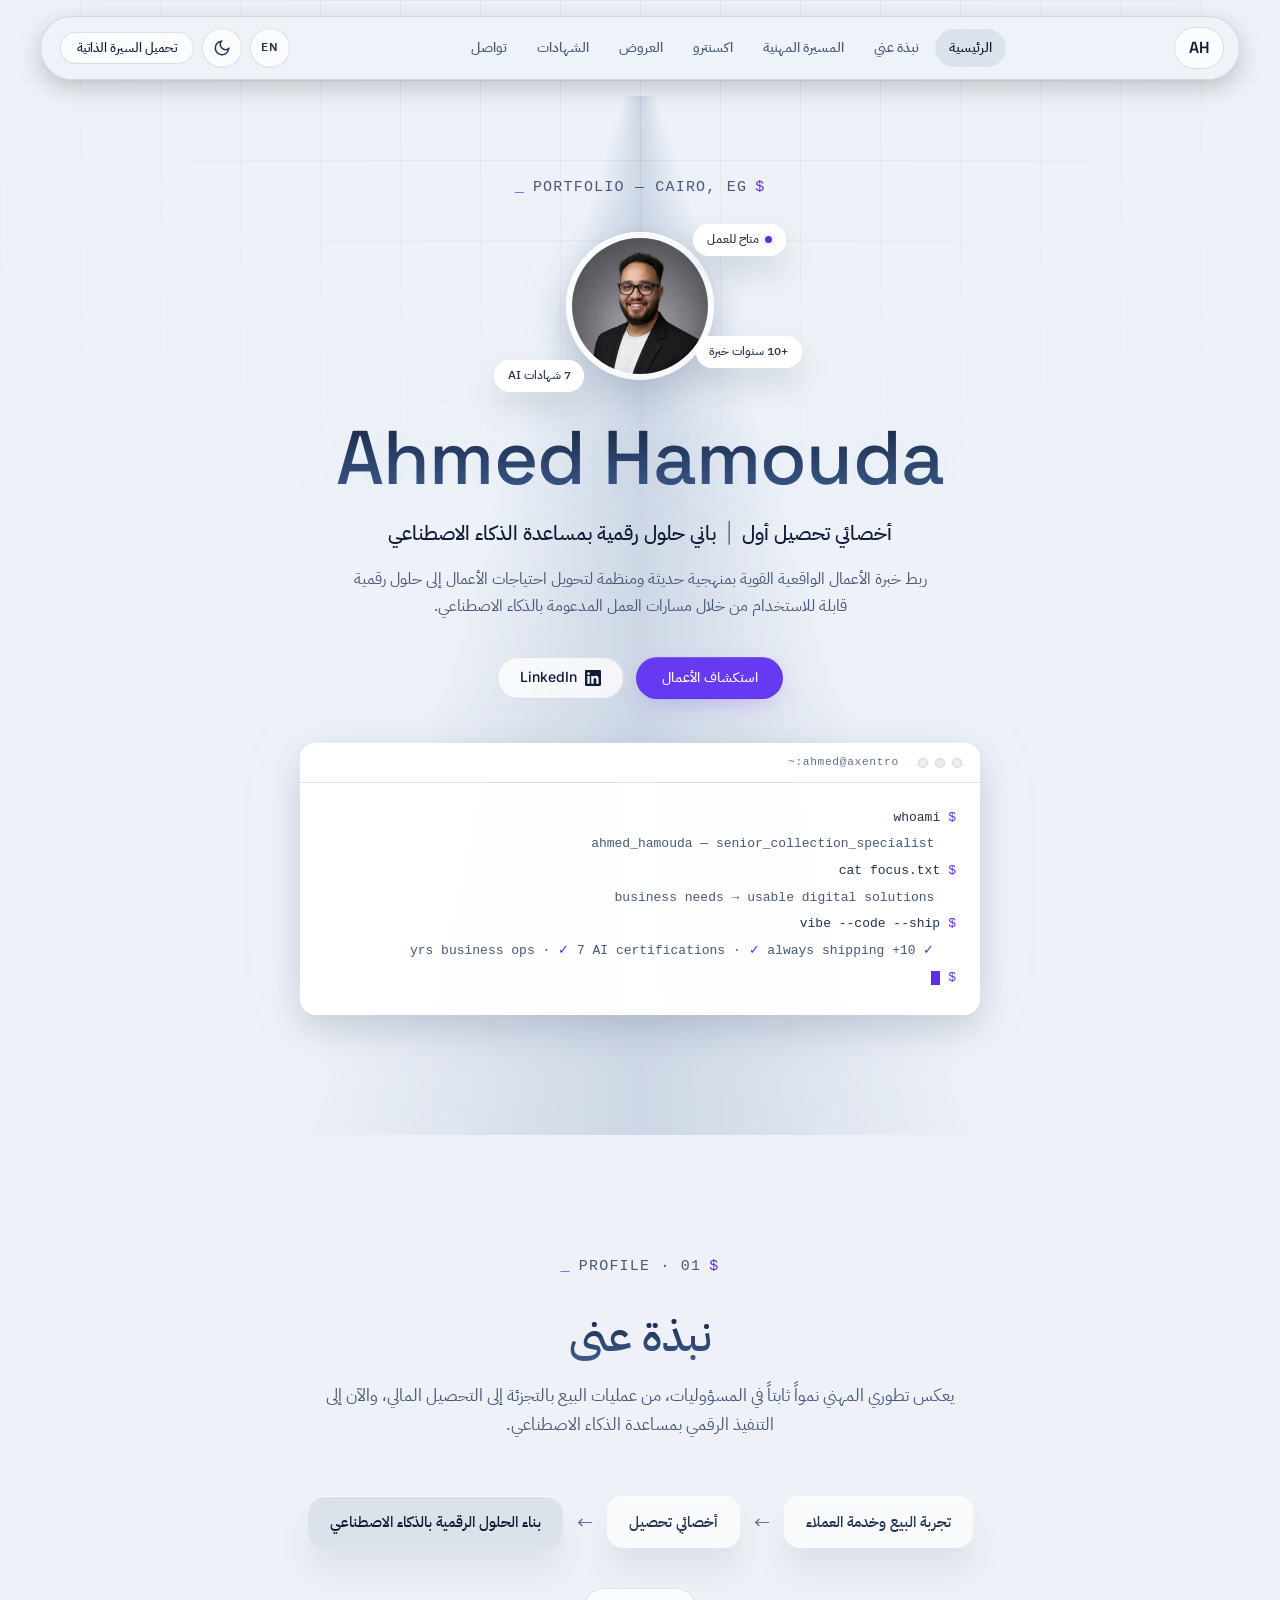
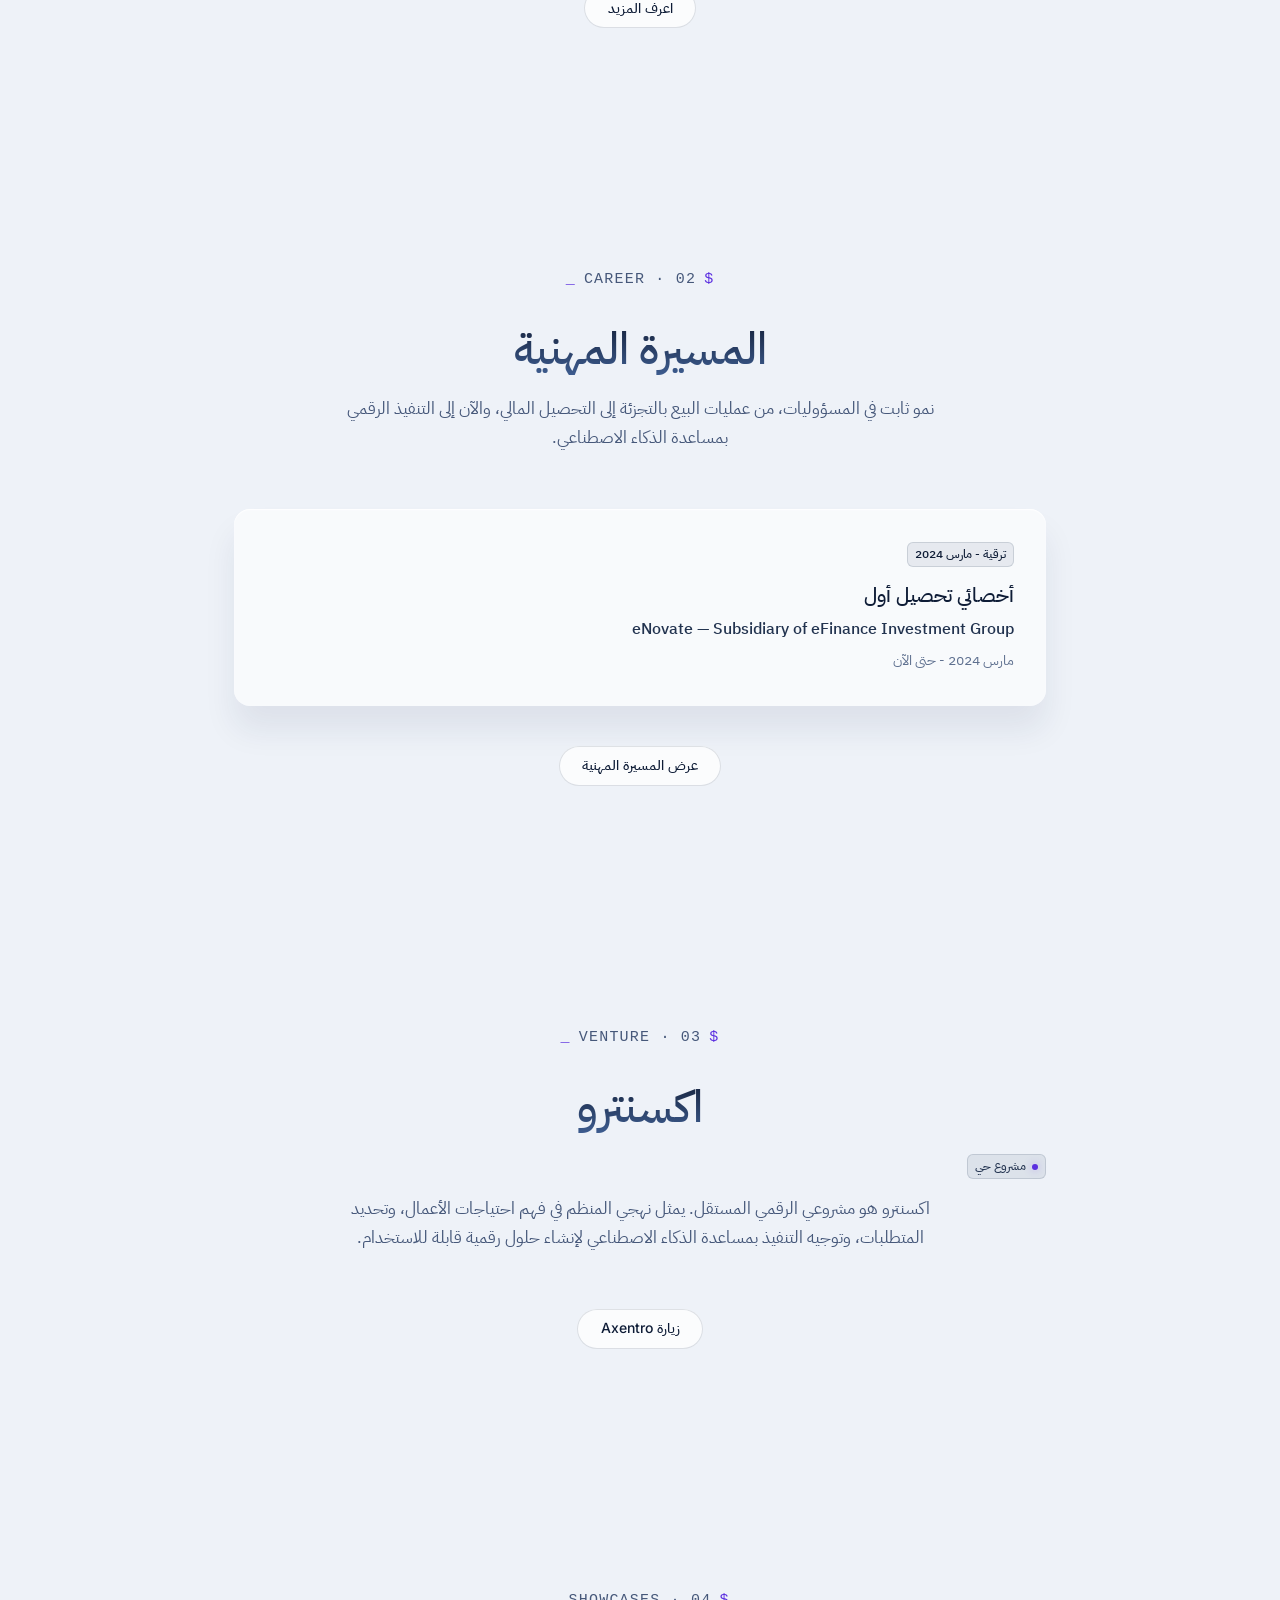
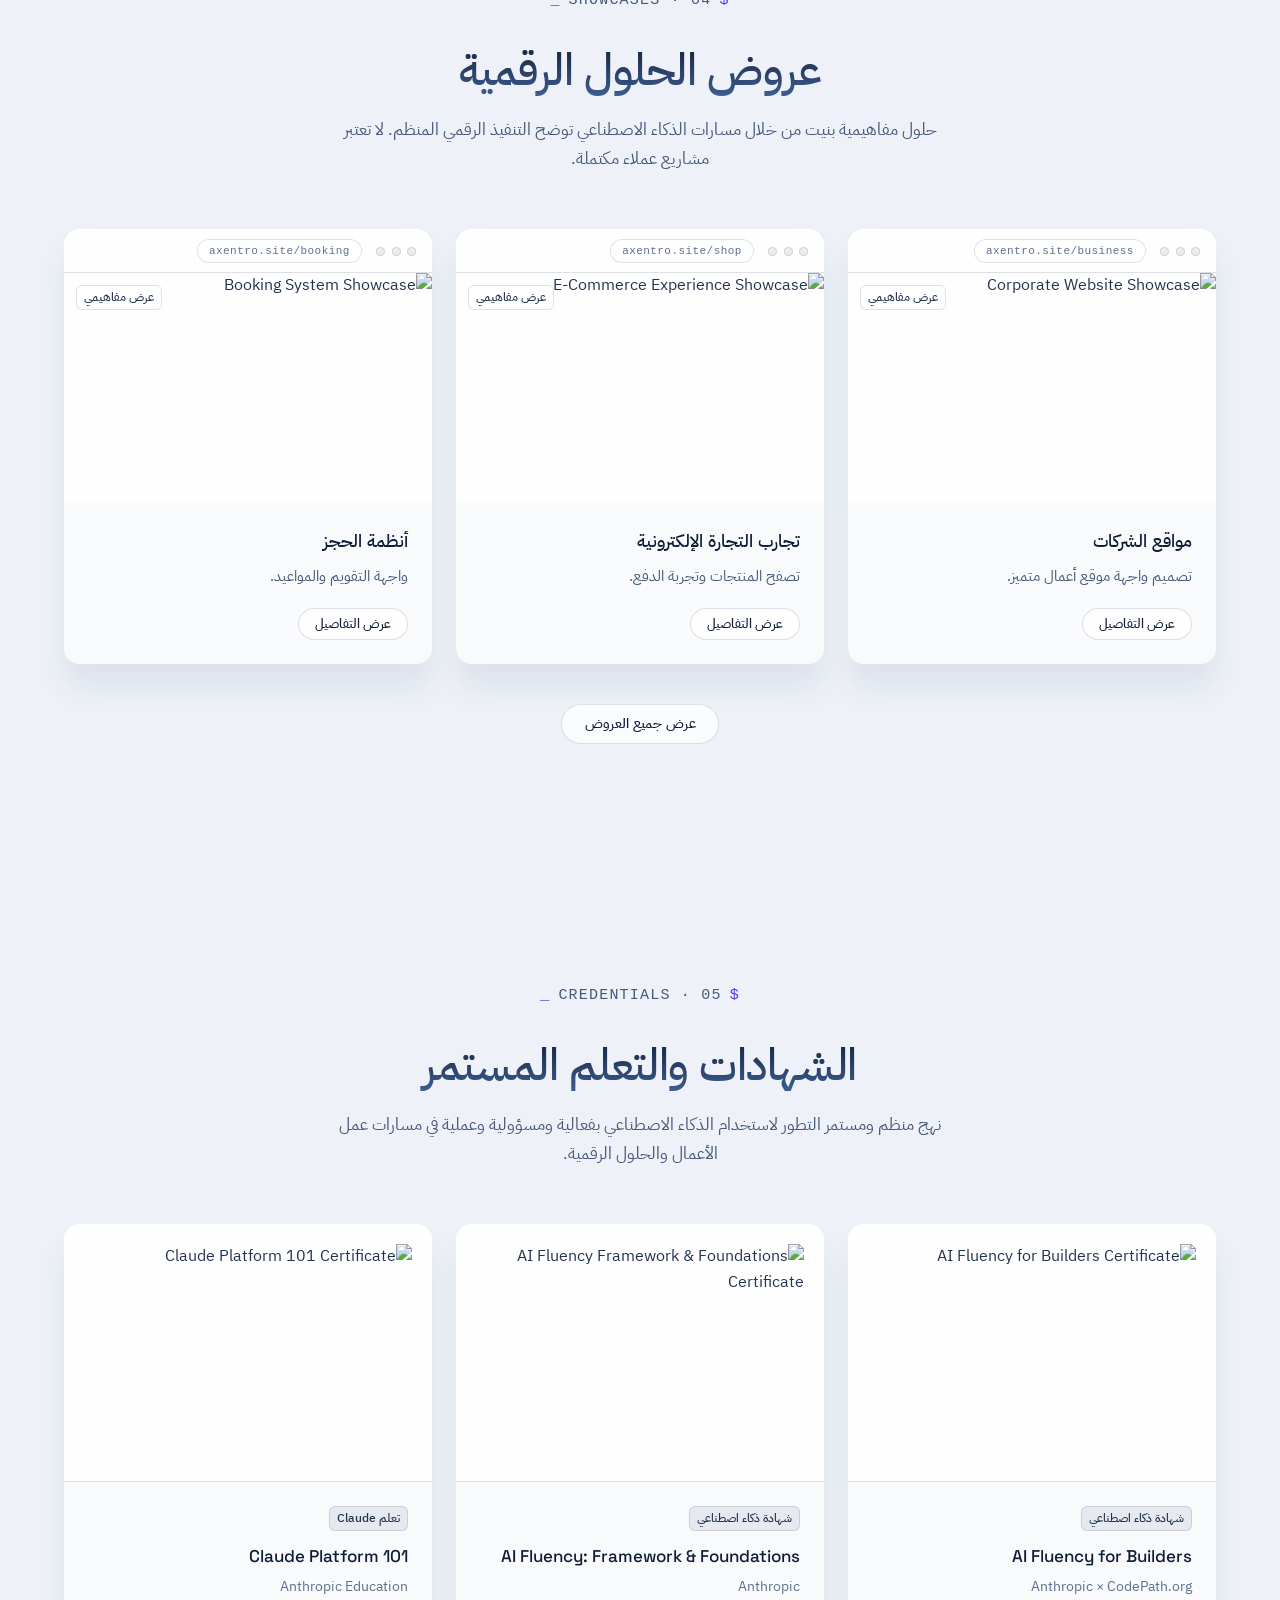
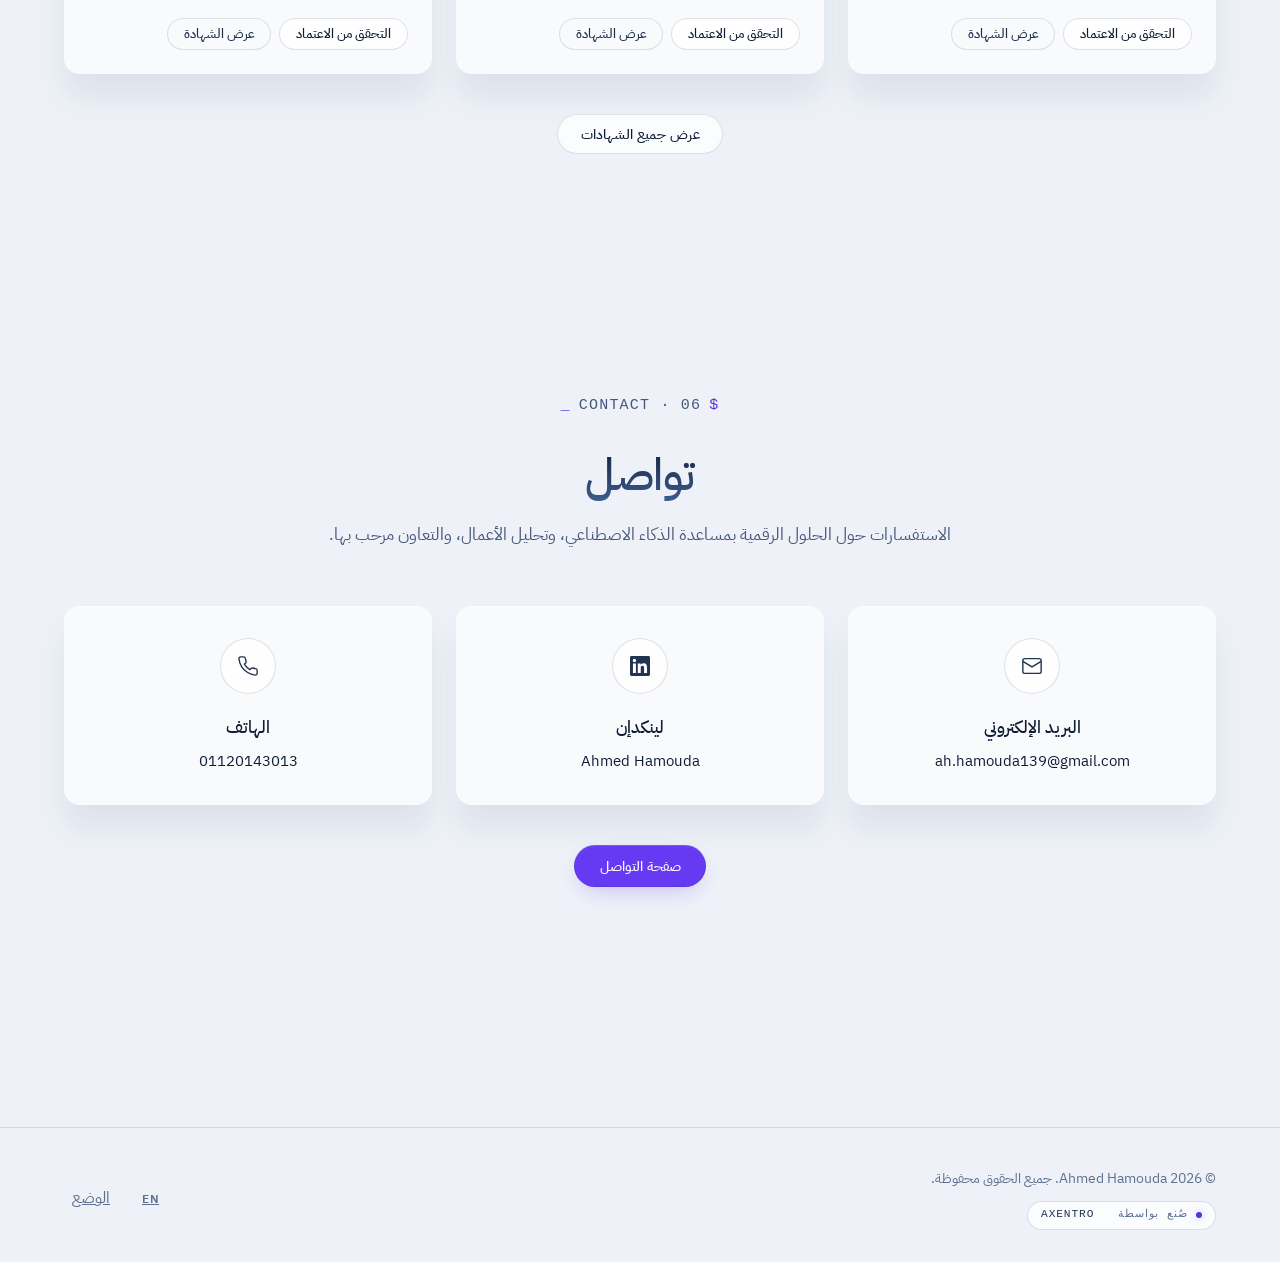
==== commit 7840855e: "Update hero section and add terminal display" ====
--- a/index.html
+++ b/index.html
@@ -100,7 +100,7 @@
 
     <main id="main-content" role="main">
 
-        <!-- ============ HERO ============ -->
+        <!-- ============ HERO + TERMINAL ============ -->
         <section class="hero section" aria-labelledby="hero-heading">
             <div class="container hero-inner">
                 <p class="eyebrow" aria-hidden="true">Portfolio — Cairo, EG</p>
@@ -130,6 +130,22 @@
                         <svg xmlns="http://www.w3.org/2000/svg" viewBox="0 0 24 24" fill="currentColor" width="16" height="16" aria-hidden="true" focusable="false"><path d="M20.45 20.45h-3.56v-5.57c0-1.33-.03-3.04-1.85-3.04-1.85 0-2.14 1.45-2.14 2.94v5.67H9.34V8.99h3.42v1.57h.05c.48-.9 1.64-1.85 3.37-1.85 3.6 0 4.27 2.37 4.27 5.46v6.28zM5.32 7.42a2.06 2.06 0 1 1 0-4.12 2.06 2.06 0 0 1 0 4.12zM7.1 20.45H3.54V8.99H7.1v11.46zM22.23 0H1.77C.79 0 0 .77 0 1.73v20.54C0 23.23.79 24 1.77 24h20.46c.98 0 1.77-.77 1.77-1.73V1.73C24 .77 23.21 0 22.23 0z"/></svg>
                         <span>LinkedIn</span>
                     </a>
+                </div>
+
+                <div class="terminal" aria-hidden="true">
+                    <div class="terminal-bar">
+                        <span class="t-dot"></span><span class="t-dot"></span><span class="t-dot"></span>
+                        <span class="t-title">ahmed@axentro:~</span>
+                    </div>
+                    <div class="terminal-body">
+                        <p class="t-line"><span class="t-prompt">$</span>whoami</p>
+                        <p class="t-out">ahmed_hamouda — senior_collection_specialist</p>
+                        <p class="t-line"><span class="t-prompt">$</span>cat focus.txt</p>
+                        <p class="t-out">business needs → usable digital solutions</p>
+                        <p class="t-line"><span class="t-prompt">$</span>vibe --code --ship</p>
+                        <p class="t-out"><span class="t-check">✓</span> 10+ yrs business ops · <span class="t-check">✓</span> 7 AI certifications · <span class="t-check">✓</span> always shipping</p>
+                        <p class="t-line"><span class="t-prompt">$</span><span class="t-cursor"></span></p>
+                    </div>
                 </div>
             </div>
         </section>
--- a/assets/css/main.css
+++ b/assets/css/main.css
@@ -1,7 +1,8 @@
 /* ============================================================
    AHMED HAMOUDA — PORTFOLIO
-   Design System: "Frosted Glass Cathedral at Midnight" (AuthKit-style)
-   Dark-first · Glass surfaces · Blueprint grid · One violet accent
+   Design System v2: "Terminal Glass"
+   Frosted-glass midnight × developer identity
+   Dark-first · Blueprint grid · Terminal accents · One violet
    ============================================================ */
 
 /* ============ TOKENS ============ */
@@ -9,8 +10,11 @@
     /* Colors — dark (default) */
     --bg: #05060f;
     --bg-elevated: rgba(5, 6, 15, 0.97);
+    --menu-bg: rgba(7, 8, 20, 0.97);
     --glass: rgba(186, 214, 247, 0.03);
     --glass-strong: rgba(199, 211, 234, 0.06);
+    --glass-btn: rgba(199, 211, 234, 0.09);
+    --glass-btn-hover: rgba(199, 211, 234, 0.16);
     --luminous: rgba(199, 211, 234, 0.12);
     --hairline: rgba(186, 215, 247, 0.12);
     --grid-line: rgba(186, 215, 247, 0.06);
@@ -24,12 +28,13 @@
 
     --accent: #663af3;
     --accent-hover: #7b52f6;
+    --accent-soft: #8f6bff;
     --accent-glow: rgba(102, 58, 243, 0.35);
 
     --gradient-heading: linear-gradient(180deg, #d8ecf8 0%, #98c0ef 100%);
     --gradient-spotlight: conic-gradient(at 50% -5%, transparent 45%, rgba(124, 145, 182, 0.3) 49%, rgba(124, 145, 182, 0.5) 50%, rgba(124, 145, 182, 0.3) 51%, transparent 55%);
 
-    /* Elevation — inset frost + dark halo (no hard borders) */
+    /* Elevation — inset frost + dark halo */
     --shadow-card: inset 0 1px 1px rgba(199, 211, 234, 0.12),
                    inset 0 24px 48px rgba(199, 211, 234, 0.05),
                    0 24px 32px rgba(6, 6, 14, 0.7);
@@ -37,6 +42,7 @@
                     inset 0 24px 48px rgba(168, 216, 245, 0.06),
                     0 16px 32px rgba(0, 0, 0, 0.3);
     --shadow-btn: inset 0 0 0 1px var(--hairline);
+    --btn-top-light: inset 0 1px 0 rgba(216, 236, 248, 0.10);
 
     /* Typography */
     --font-body: 'Inter', 'IBM Plex Sans Arabic', ui-sans-serif, system-ui, sans-serif;
@@ -64,12 +70,15 @@
     --z-modal: 2000;
 }
 
-/* Light theme — secondary, same structure */
+/* Light theme — secondary */
 [data-theme="light"] {
     --bg: #eef2f8;
-    --bg-elevated: rgba(255, 255, 255, 0.92);
+    --bg-elevated: rgba(255, 255, 255, 0.97);
+    --menu-bg: rgba(240, 244, 250, 0.97);
     --glass: rgba(255, 255, 255, 0.6);
     --glass-strong: rgba(255, 255, 255, 0.8);
+    --glass-btn: rgba(255, 255, 255, 0.75);
+    --glass-btn-hover: rgba(255, 255, 255, 0.95);
     --luminous: rgba(23, 42, 74, 0.08);
     --hairline: rgba(23, 42, 74, 0.14);
     --grid-line: rgba(23, 42, 74, 0.055);
@@ -81,6 +90,8 @@
     --text-helper: #5e708f;
     --text-invert: #ffffff;
 
+    --accent-soft: #5b2fe0;
+
     --gradient-heading: linear-gradient(180deg, #16233d 0%, #3d5c8f 100%);
     --gradient-spotlight: conic-gradient(at 50% -5%, transparent 45%, rgba(61, 92, 143, 0.18) 50%, transparent 55%);
 
@@ -88,6 +99,7 @@
                    0 24px 32px rgba(23, 42, 74, 0.08);
     --shadow-float: inset 0 1px 1px rgba(255, 255, 255, 0.9),
                     0 16px 32px rgba(23, 42, 74, 0.14);
+    --btn-top-light: inset 0 1px 0 rgba(255, 255, 255, 0.8);
 }
 
 /* ============ RESET & BASE ============ */
@@ -115,7 +127,7 @@
 
 [lang="ar"] body, [lang="ar"] { font-family: var(--font-ar); letter-spacing: 0; }
 
-/* Blueprint grid layer — fades toward edges */
+/* Blueprint grid layer */
 body::before {
     content: '';
     position: fixed;
@@ -138,6 +150,7 @@
 
 a { color: var(--text-heading); text-decoration: none; transition: color var(--t-fast); }
 a:hover { color: var(--text-invert); }
+[data-theme="light"] a:hover { color: var(--accent-soft); }
 
 ::-webkit-scrollbar { width: 10px; }
 ::-webkit-scrollbar-track { background: var(--bg); }
@@ -155,27 +168,30 @@
 
 .section { padding-block: var(--section-space); position: relative; }
 
-/* ============ EYEBROW LABELS ============ */
+/* ============ EYEBROW — TERMINAL PROMPT (global) ============ */
 .eyebrow {
     display: flex;
-    align-items: center;
+    align-items: baseline;
     justify-content: center;
-    gap: 1rem;
+    gap: 0.5rem;
     font-family: var(--font-mono);
     font-size: 15px;
     font-weight: 400;
-    letter-spacing: 0.10em;
+    letter-spacing: 0.08em;
     text-transform: uppercase;
     color: var(--text-muted);
     margin-bottom: 2rem;
     font-variant-numeric: tabular-nums;
 }
-.eyebrow::before, .eyebrow::after {
-    content: '';
-    height: 1px;
-    width: 56px;
-    flex-shrink: 0;
-    background: linear-gradient(90deg, transparent, var(--hairline), transparent);
+.eyebrow::before {
+    content: '$';
+    color: var(--accent-soft);
+    font-weight: 500;
+}
+.eyebrow::after {
+    content: '_';
+    color: var(--accent-soft);
+    animation: blink 1.2s step-end infinite;
 }
 
 /* ============ SECTION HEADERS ============ */
@@ -214,13 +230,13 @@
     color: var(--text-heading);
 }
 
-/* ============ BUTTONS ============ */
+/* ============ BUTTONS v2 — UNIFIED ============ */
 .btn {
     display: inline-flex;
     align-items: center;
     justify-content: center;
     gap: 0.5rem;
-    padding: 0.625rem 1.25rem;
+    padding: 0.72rem 1.45rem;
     border-radius: var(--radius-pill);
     font-family: var(--font-body);
     font-weight: 500;
@@ -228,6 +244,7 @@
     line-height: 1.2;
     cursor: pointer;
     border: none;
+    box-shadow: var(--shadow-btn), var(--btn-top-light);
     transition: background-color var(--t-fast), color var(--t-fast),
                 box-shadow var(--t-fast), transform var(--t-fast);
     white-space: nowrap;
@@ -235,27 +252,25 @@
 .btn:active { transform: translateY(0) scale(0.98); }
 .btn:disabled { opacity: 0.5; cursor: not-allowed; }
 
-.btn-sm { padding: 0.5rem 1rem; font-size: 0.8125rem; }
+.btn-sm { padding: 0.5rem 1.05rem; font-size: 0.8125rem; }
 
 /* Ghost — default interactive surface */
 .btn-ghost {
-    background: var(--glass-strong);
+    background: var(--glass-btn);
     color: var(--text-invert);
-    box-shadow: var(--shadow-btn);
 }
 .btn-ghost:hover {
-    background: var(--luminous);
+    background: var(--glass-btn-hover);
     color: var(--text-invert);
     transform: translateY(-1px);
 }
 [data-theme="light"] .btn-ghost { color: var(--text-heading); }
 [data-theme="light"] .btn-ghost:hover { color: #0e1c36; }
 
-/* Outlined — transparent */
+/* Outlined — transparent secondary */
 .btn-outline {
     background: transparent;
     color: var(--text-body);
-    box-shadow: var(--shadow-btn);
 }
 .btn-outline:hover {
     background: var(--glass-strong);
@@ -267,14 +282,18 @@
 .btn-violet {
     background: var(--accent);
     color: var(--text-invert);
-    padding: 0.75rem 1.5rem;
-    box-shadow: 0 8px 24px -8px var(--accent-glow), var(--shadow-btn);
+    padding: 0.8rem 1.6rem;
+    box-shadow: 0 8px 24px -8px var(--accent-glow),
+                inset 0 1px 0 rgba(255, 255, 255, 0.18),
+                var(--shadow-btn);
 }
 .btn-violet:hover {
     background: var(--accent-hover);
     color: var(--text-invert);
     transform: translateY(-1px);
-    box-shadow: 0 12px 32px -8px var(--accent-glow), var(--shadow-btn);
+    box-shadow: 0 12px 32px -8px var(--accent-glow),
+                inset 0 1px 0 rgba(255, 255, 255, 0.18),
+                var(--shadow-btn);
 }
 
 .btn-link {
@@ -289,9 +308,9 @@
 .btn-link:hover { color: var(--text-heading); }
 
 .btn-icon {
-    background: var(--glass-strong);
+    background: var(--glass-btn);
     border: none;
-    box-shadow: var(--shadow-btn);
+    box-shadow: var(--shadow-btn), var(--btn-top-light);
     color: var(--text-body);
     cursor: pointer;
     padding: 0.5rem;
@@ -303,7 +322,7 @@
     border-radius: var(--radius-pill);
     transition: background-color var(--t-fast), color var(--t-fast), transform var(--t-fast);
 }
-.btn-icon:hover { background: var(--luminous); color: var(--text-invert); transform: translateY(-1px); }
+.btn-icon:hover { background: var(--glass-btn-hover); color: var(--text-invert); transform: translateY(-1px); }
 [data-theme="light"] .btn-icon:hover { color: var(--text-heading); }
 .btn-icon svg { width: 18px; height: 18px; }
 .lang-current { font-size: 0.75rem; font-weight: 600; letter-spacing: 0.05em; }
@@ -342,10 +361,10 @@
     padding: 0.5rem 0.9rem;
     border-radius: var(--radius-pill);
     box-shadow: var(--shadow-btn);
-    background: var(--glass-strong);
+    background: var(--glass-btn);
     transition: background-color var(--t-fast), transform var(--t-fast);
 }
-.logo:hover { background: var(--luminous); transform: translateY(-1px); }
+.logo:hover { background: var(--glass-btn-hover); transform: translateY(-1px); }
 
 .main-nav ul { display: flex; gap: 0.125rem; align-items: center; }
 .main-nav a {
@@ -422,8 +441,8 @@
     width: 7px;
     height: 7px;
     border-radius: 50%;
-    background: var(--text-body);
-    box-shadow: 0 0 8px rgba(199, 211, 234, 0.8);
+    background: var(--accent-soft);
+    box-shadow: 0 0 8px var(--accent-glow);
     animation: pulse 2s ease-in-out infinite;
 }
 
@@ -433,7 +452,10 @@
 }
 @keyframes pulse {
     0%, 100% { opacity: 1; }
-    50% { opacity: 0.4; }
+    50% { opacity: 0.35; }
+}
+@keyframes blink {
+    50% { opacity: 0; }
 }
 
 .hero-title {
@@ -482,6 +504,64 @@
 }
 .hero-ctas.center { margin-top: 2.5rem; margin-bottom: 0; }
 
+/* ============ TERMINAL — IDENTITY ANCHOR ============ */
+.terminal {
+    max-width: 680px;
+    margin: 2.75rem auto 0;
+    text-align: start;
+    background: var(--bg-elevated);
+    border-radius: var(--radius-card);
+    box-shadow: var(--shadow-float), 0 0 64px rgba(124, 145, 182, 0.10);
+    overflow: hidden;
+}
+
+.terminal-bar {
+    display: flex;
+    align-items: center;
+    gap: 0.45rem;
+    padding: 0.7rem 1.1rem;
+    background: var(--glass-strong);
+    box-shadow: inset 0 -1px 0 var(--hairline);
+}
+.t-dot {
+    width: 10px;
+    height: 10px;
+    border-radius: 50%;
+    background: var(--luminous);
+    box-shadow: inset 0 0 0 1px var(--hairline);
+}
+.t-title {
+    margin-inline-start: 0.75rem;
+    font-family: var(--font-mono);
+    font-size: 0.7rem;
+    letter-spacing: 0.06em;
+    color: var(--text-helper);
+}
+
+.terminal-body {
+    padding: 1.35rem 1.5rem 1.5rem;
+    font-family: var(--font-mono);
+    font-size: 0.8125rem;
+    line-height: 2.05;
+}
+.t-line { color: var(--text-body); }
+.t-prompt { color: var(--accent-soft); font-weight: 500; margin-inline-end: 0.5rem; }
+.t-out { color: var(--text-muted); padding-inline-start: 1.35rem; }
+.t-out .t-check { color: var(--accent-soft); }
+.t-cursor {
+    display: inline-block;
+    width: 9px;
+    height: 1.05em;
+    background: var(--accent-soft);
+    vertical-align: text-bottom;
+    animation: blink 1.1s step-end infinite;
+}
+
+@media (max-width: 560px) {
+    .terminal-body { font-size: 0.72rem; padding: 1rem 1.1rem 1.15rem; line-height: 1.9; }
+    .t-out { padding-inline-start: 1rem; }
+}
+
 /* ============ PATH CHIPS ============ */
 .profile-path {
     display: flex;
@@ -537,7 +617,7 @@
 }
 .cap-card p { color: var(--text-muted); font-size: 0.9375rem; overflow-wrap: anywhere; }
 .cap-card p a:hover { color: var(--text-invert); }
-[data-theme="light"] .cap-card p a:hover { color: var(--accent); }
+[data-theme="light"] .cap-card p a:hover { color: var(--accent-soft); }
 
 .icon-tile {
     display: inline-grid;
@@ -546,7 +626,7 @@
     height: 56px;
     margin-bottom: 1.25rem;
     border-radius: var(--radius-pill);
-    background: var(--glass-strong);
+    background: var(--glass-btn);
     box-shadow: var(--shadow-btn);
     color: var(--text-body);
 }
@@ -575,8 +655,8 @@
     width: 6px;
     height: 6px;
     border-radius: 50%;
-    background: var(--text-body);
-    box-shadow: 0 0 8px rgba(199, 211, 234, 0.8);
+    background: var(--accent-soft);
+    box-shadow: 0 0 8px var(--accent-glow);
     animation: pulse 2s ease-in-out infinite;
 }
 
@@ -732,7 +812,7 @@
 .cert-body .provider { color: var(--text-helper); font-size: 0.875rem; margin-bottom: 1.25rem; }
 .cert-actions { margin-top: auto; display: flex; gap: 0.5rem; flex-wrap: wrap; }
 
-/* ============ TIMELINE (career page) ============ */
+/* ============ TIMELINE ============ */
 .timeline { position: relative; max-width: 820px; margin: 0 auto; padding-inline-start: 2.25rem; }
 .timeline::before {
     content: '';
@@ -829,7 +909,7 @@
     display: block;
     font-family: var(--font-mono);
     font-size: 2.5rem;
-    color: var(--text-muted);
+    color: var(--accent-soft);
     opacity: 0.35;
     margin-bottom: 0.5rem;
     line-height: 1;
@@ -847,15 +927,23 @@
 }
 .edu-card:hover, .lang-card:hover { transform: translateY(-2px); }
 .edu-card h3, .lang-card h3 { font-family: var(--font-display); font-weight: 500; color: var(--text-heading); font-size: 1.125rem; margin-bottom: 0.375rem; }
-.edu-card p, .lang-card p { color: var(--text-muted); font-size: 0.9375rem; }
+.edu-card p, .lang-card p { color: var(--text-muted); font-size: 0.9375rem; margin-bottom: 0.5rem; }
+.edu-card .badge { margin-bottom: 0; margin-top: 0.5rem; }
 
 /* ============ CONTACT & FORM ============ */
 .contact-info { margin-bottom: 2rem; }
-.contact-info p { margin-bottom: 1.25rem; display: flex; flex-wrap: wrap; gap: 0.5rem; align-items: center; }
+.contact-info h3 {
+    font-family: var(--font-display);
+    font-size: 1.125rem;
+    font-weight: 500;
+    color: var(--text-heading);
+    margin-bottom: 1rem;
+}
+.contact-info p { margin-bottom: 1.25rem; display: flex; flex-wrap: wrap; gap: 0.5rem; align-items: center; color: var(--text-muted); }
 .contact-info strong { color: var(--text-heading); font-weight: 500; min-width: 90px; }
 .contact-info a { color: var(--text-body); word-break: break-all; }
 .contact-info a:hover { color: var(--text-invert); }
-[data-theme="light"] .contact-info a:hover { color: var(--accent); }
+[data-theme="light"] .contact-info a:hover { color: var(--accent-soft); }
 
 .contact-form {
     background: var(--glass);
@@ -968,26 +1056,10 @@
 }
 .modal-close:hover { background: var(--luminous); transform: rotate(90deg); }
 
-/* ============ 404 ============ */
-.error-page-body { display: flex; align-items: center; justify-content: center; min-height: 100vh; text-align: center; padding: 2rem; }
-.error-page-container { max-width: 600px; position: relative; z-index: 1; }
-.error-page-container h1 {
-    font-family: var(--font-display);
-    font-size: clamp(4.5rem, 12vw, 7.5rem);
-    font-weight: 500;
-    line-height: 1;
-    background: var(--gradient-heading);
-    -webkit-background-clip: text;
-    background-clip: text;
-    color: transparent;
-    margin-bottom: 1.5rem;
-}
-.error-page-container p { font-size: 1.25rem; color: var(--text-muted); margin-bottom: 2rem; }
-
-/* ============ LEGACY MAPPINGS (old pages keep working) ============ */
-.btn-primary { background: var(--accent); color: var(--text-invert); box-shadow: 0 8px 24px -8px var(--accent-glow), var(--shadow-btn); }
+/* ============ LEGACY MAPPINGS ============ */
+.btn-primary { background: var(--accent); color: var(--text-invert); box-shadow: 0 8px 24px -8px var(--accent-glow), inset 0 1px 0 rgba(255,255,255,0.18), var(--shadow-btn); }
 .btn-primary:hover { background: var(--accent-hover); color: var(--text-invert); transform: translateY(-1px); }
-.btn-accent { background: var(--accent); color: var(--text-invert); box-shadow: 0 8px 24px -8px var(--accent-glow), var(--shadow-btn); }
+.btn-accent { background: var(--accent); color: var(--text-invert); box-shadow: 0 8px 24px -8px var(--accent-glow), inset 0 1px 0 rgba(255,255,255,0.18), var(--shadow-btn); }
 .btn-accent:hover { background: var(--accent-hover); color: var(--text-invert); transform: translateY(-1px); }
 .bg-surface { background: var(--glass); box-shadow: inset 0 1px 0 var(--hairline), inset 0 -1px 0 var(--hairline); }
 .bg-navy { background: var(--glass); box-shadow: inset 0 1px 0 var(--hairline), inset 0 -1px 0 var(--hairline); }
@@ -1033,17 +1105,17 @@
         top: calc(100% + 0.5rem);
         inset-inline: 0;
         display: none;
-        background: var(--header-bg);
+        background: var(--menu-bg);
         backdrop-filter: blur(24px) saturate(140%);
         -webkit-backdrop-filter: blur(24px) saturate(140%);
         border-radius: var(--radius-card);
         box-shadow: var(--shadow-float);
         padding: 0.75rem;
+        z-index: 10;
+        max-height: calc(100vh - 130px);
+        overflow-y: auto;
     }
-    /* Supports common toggle patterns — keep whichever app.js uses */
-    .main-nav.open,
-    .site-header.nav-open .main-nav,
-    body.nav-open .main-nav { display: block; }
+    .main-nav.active { display: block; }
     .main-nav ul { flex-direction: column; align-items: stretch; gap: 0.25rem; }
     .main-nav a { padding: 0.75rem 1rem; font-size: 0.9375rem; }
 
@@ -1055,8 +1127,7 @@
 @media (max-width: 560px) {
     .container { padding-inline: 1.25rem; }
     .site-header { padding: 0.75rem 1rem; }
-    .eyebrow { font-size: 0.8125rem; gap: 0.625rem; }
-    .eyebrow::before, .eyebrow::after { width: 32px; }
+    .eyebrow { font-size: 0.8125rem; gap: 0.4rem; }
     .float-chip { font-size: 0.6875rem; padding: 0.3rem 0.7rem; }
     .chip-1 { inset-inline-start: -2rem; top: -0.75rem; }
     .chip-2 { inset-inline-start: -2.25rem; }
@@ -1067,3 +1138,102 @@
     .contact-form { padding: 1.5rem; }
     .footer-inner { justify-content: center; text-align: center; }
 }
+
+/* ============================================================
+   INNER PAGES — page hero, breadcrumbs, footer credit, FAQ, 404
+   ============================================================ */
+
+.page-hero { text-align: center; }
+.page-hero h1 {
+    font-family: var(--font-display);
+    font-size: clamp(2.25rem, 6vw, 3.5rem);
+    font-weight: 500;
+    line-height: 1.14;
+    background: var(--gradient-heading);
+    -webkit-background-clip: text;
+    background-clip: text;
+    color: transparent;
+    margin-bottom: 1.25rem;
+}
+.page-hero .hero-ctas { margin-top: 2.25rem; margin-bottom: 0; }
+.page-hero .badge { margin-bottom: 1rem; }
+.page-hero .eyebrow { margin-bottom: 1.5rem; }
+
+.breadcrumb-nav { padding-top: 1.75rem; position: relative; z-index: 1; }
+.breadcrumb {
+    display: flex;
+    align-items: center;
+    justify-content: center;
+    flex-wrap: wrap;
+    gap: 0.5rem;
+    font-size: 0.8125rem;
+    color: var(--text-helper);
+    list-style: none;
+}
+.breadcrumb-item a {
+    color: var(--text-helper);
+    padding: 0.25rem 0.75rem;
+    border-radius: var(--radius-pill);
+    transition: color var(--t-fast), background-color var(--t-fast);
+}
+.breadcrumb-item a:hover { color: var(--text-heading); background: var(--glass-strong); }
+.breadcrumb-item.active a { color: var(--text-muted); background: var(--glass-strong); box-shadow: var(--shadow-btn); }
+.breadcrumb-separator { color: var(--text-helper); opacity: 0.55; }
+[dir="rtl"] .breadcrumb-separator { transform: scaleX(-1); }
+
+.footer-brand { display: flex; flex-direction: column; align-items: flex-start; gap: 0.625rem; }
+.footer-copy { color: var(--text-helper); font-size: 0.875rem; }
+.footer-credit {
+    display: inline-flex;
+    align-items: center;
+    gap: 0.5rem;
+    padding: 0.35rem 0.9rem;
+    border-radius: var(--radius-pill);
+    background: var(--glass-btn);
+    box-shadow: var(--shadow-btn);
+    font-family: var(--font-mono);
+    font-size: 0.7rem;
+    letter-spacing: 0.08em;
+    text-transform: uppercase;
+    color: var(--text-helper);
+    transition: background-color var(--t-fast), color var(--t-fast), transform var(--t-fast);
+}
+.footer-credit::before {
+    content: '';
+    width: 6px;
+    height: 6px;
+    border-radius: 50%;
+    background: var(--accent-soft);
+    box-shadow: 0 0 8px var(--accent-glow);
+    animation: pulse 2.4s ease-in-out infinite;
+}
+.footer-credit strong { color: var(--text-body); font-weight: 500; }
+.footer-credit:hover { background: var(--glass-btn-hover); color: var(--text-body); transform: translateY(-1px); }
+@media (max-width: 560px) { .footer-brand { align-items: center; } }
+
+#faq .grid-2 { align-items: start; }
+#faq .showcase-details {
+    border-top: none;
+    padding: 1.25rem 1.5rem;
+    margin: 0;
+    background: var(--glass);
+    border-radius: var(--radius-card);
+    box-shadow: var(--shadow-card);
+    transition: transform var(--t-base);
+}
+#faq .showcase-details:hover { transform: translateY(-2px); }
+#faq .showcase-details[open] summary { margin-bottom: 0.75rem; }
+
+.error-hero { text-align: center; }
+.error-hero .section-desc { max-width: 560px; }
+.error-404-title {
+    font-family: var(--font-display);
+    font-size: clamp(5.5rem, 18vw, 10rem);
+    font-weight: 500;
+    line-height: 1;
+    background: var(--gradient-heading);
+    -webkit-background-clip: text;
+    background-clip: text;
+    color: transparent;
+    margin-bottom: 1.5rem;
+}
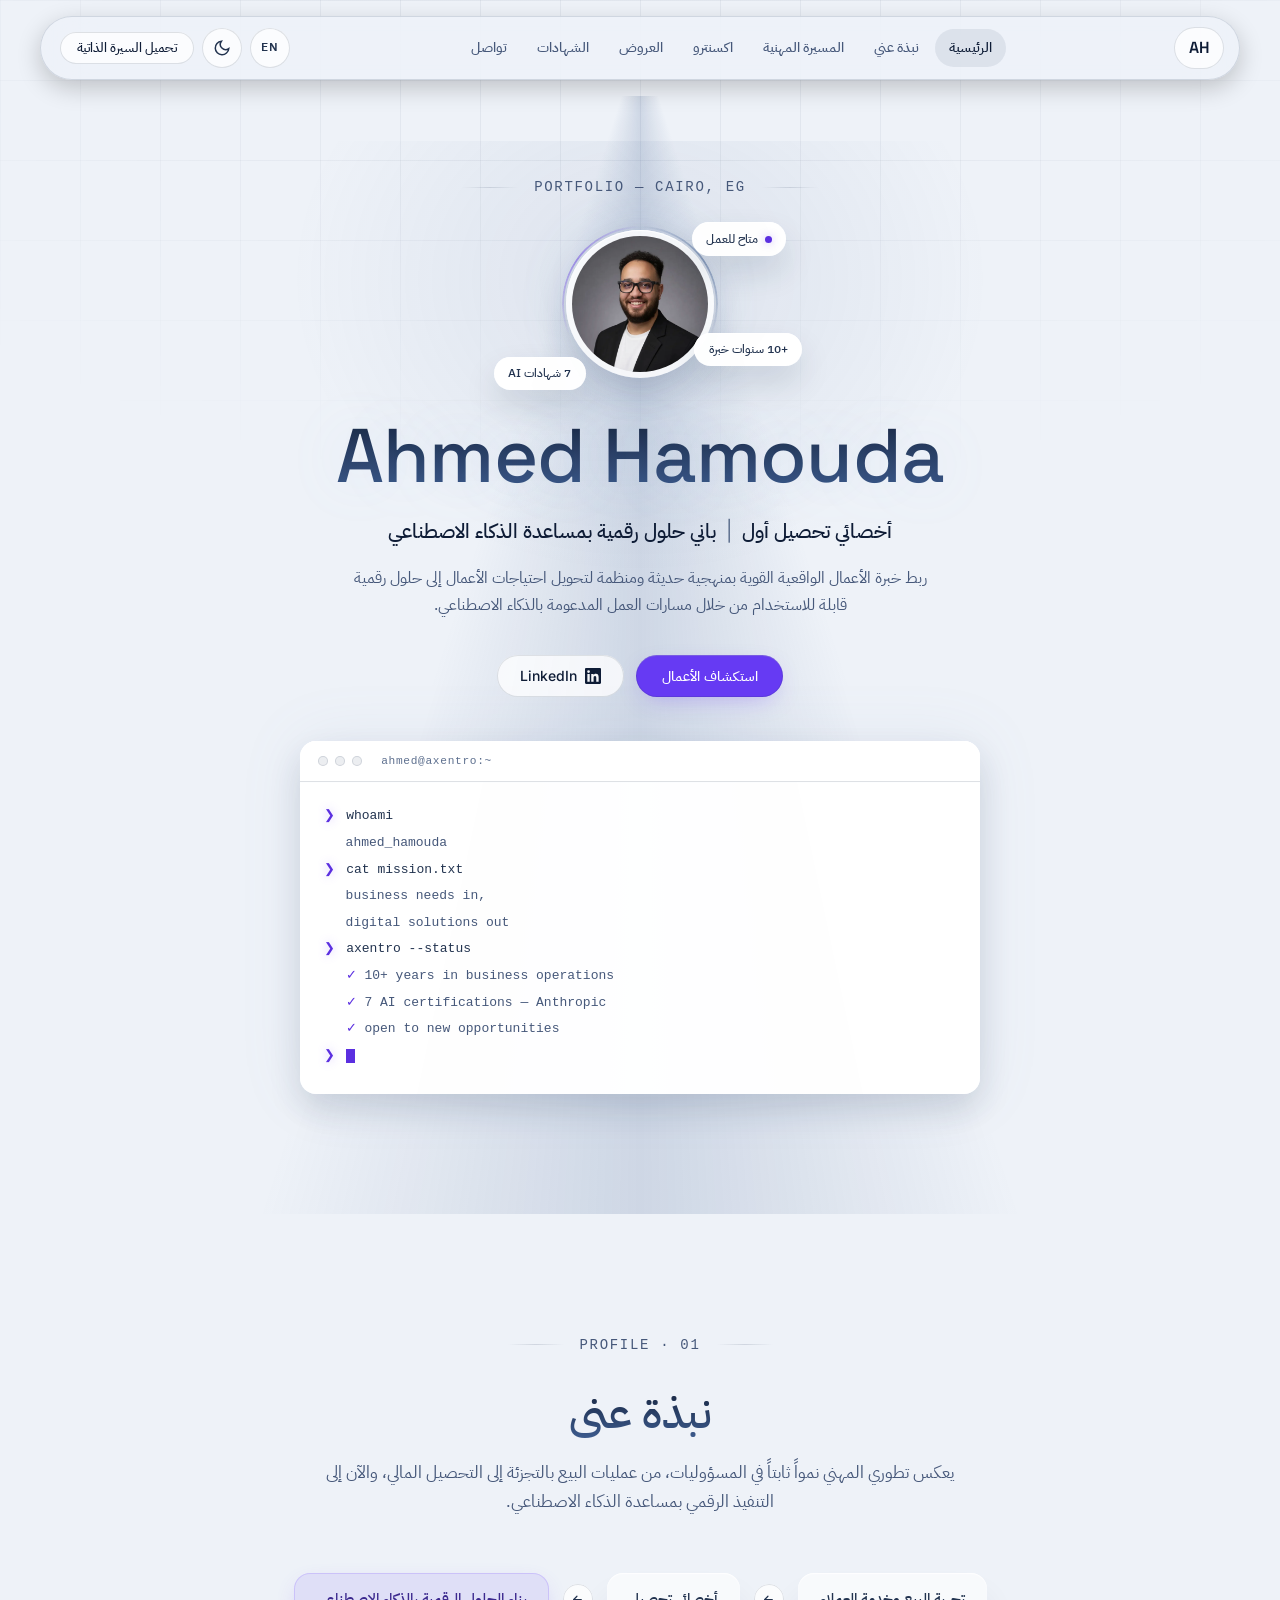
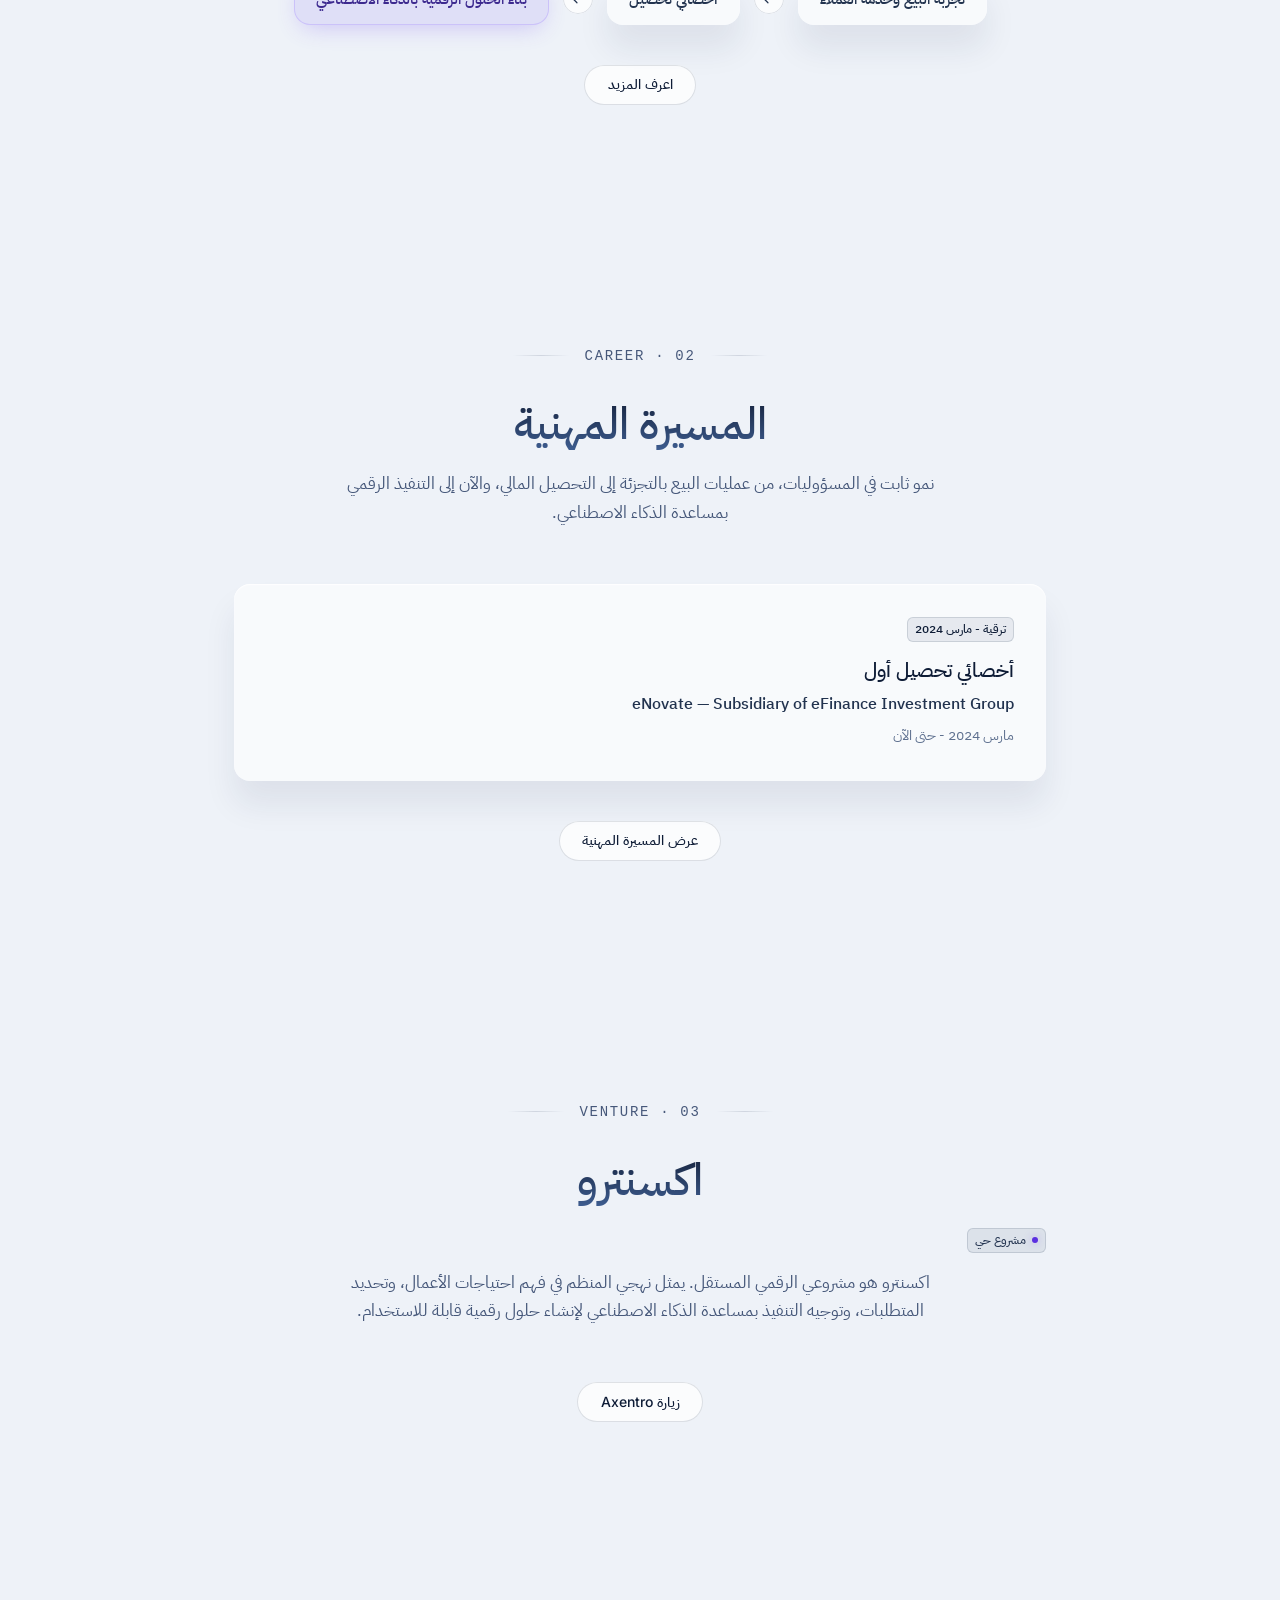
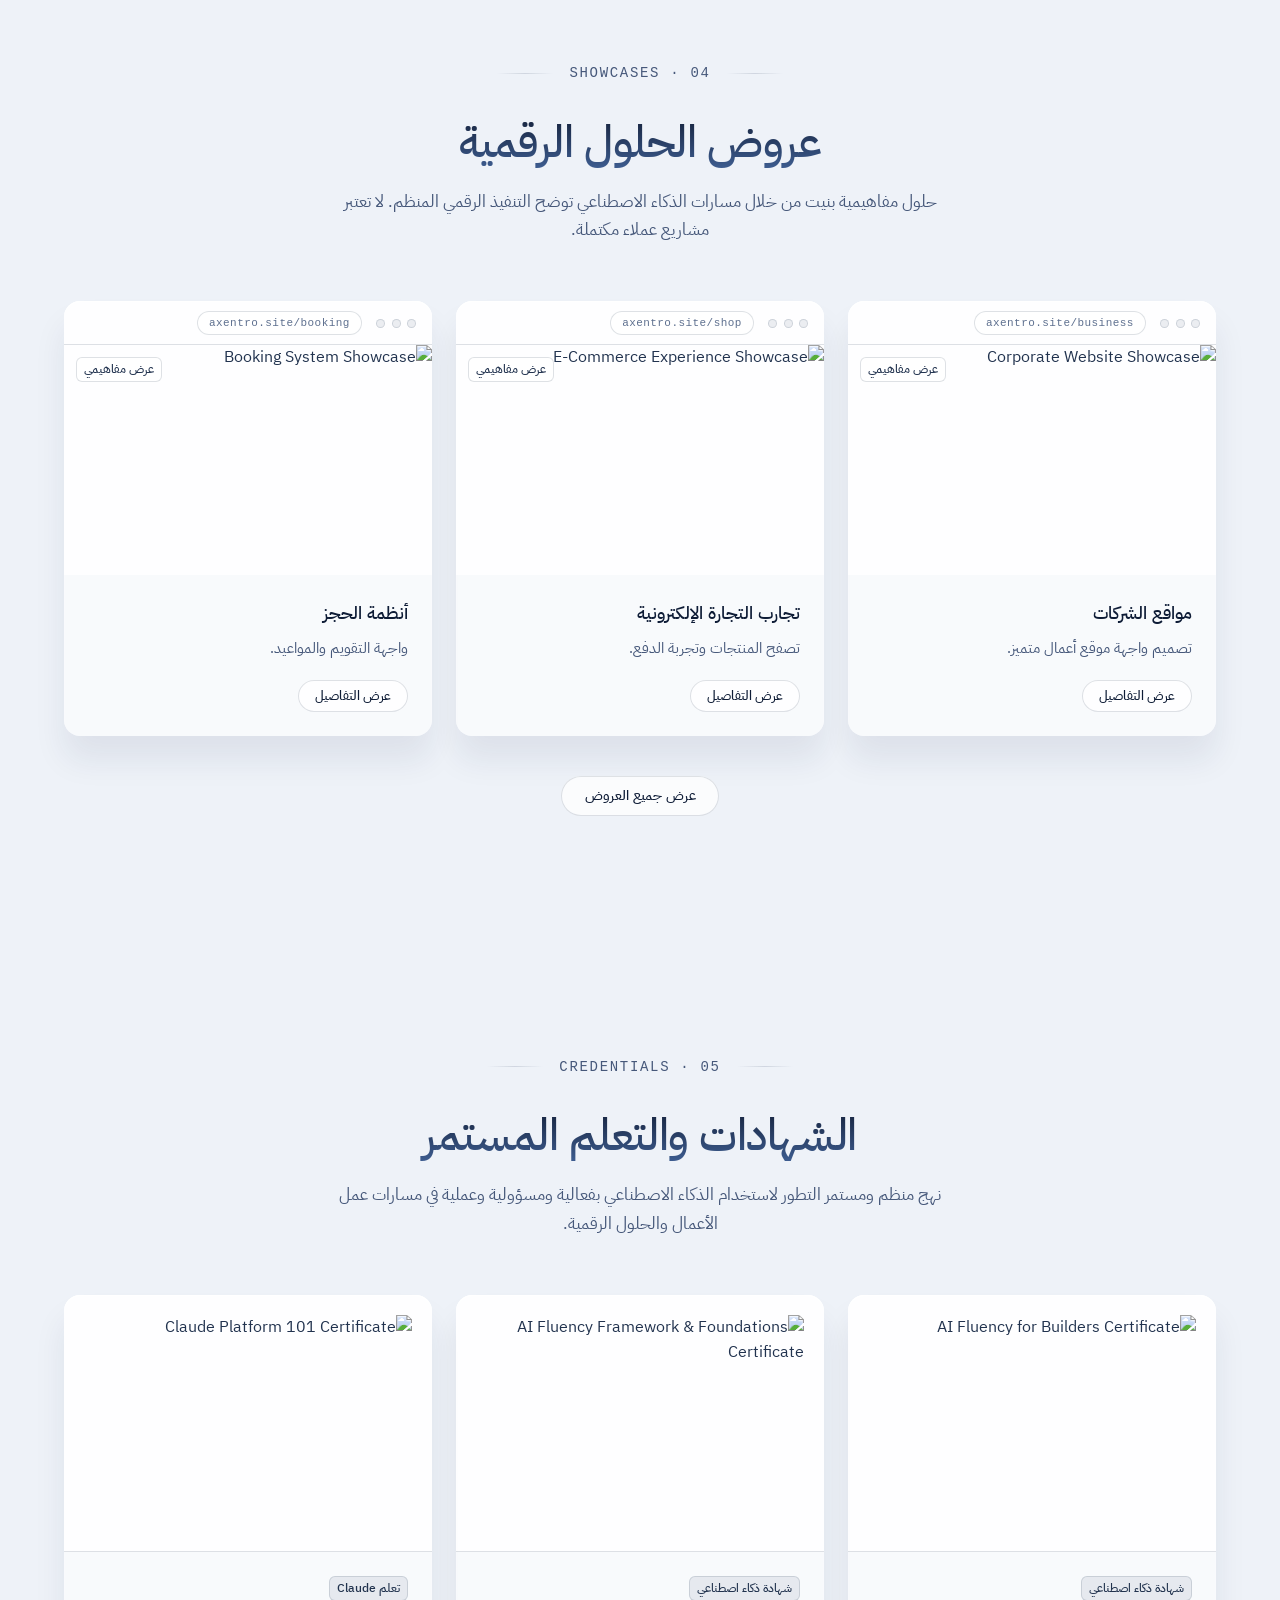
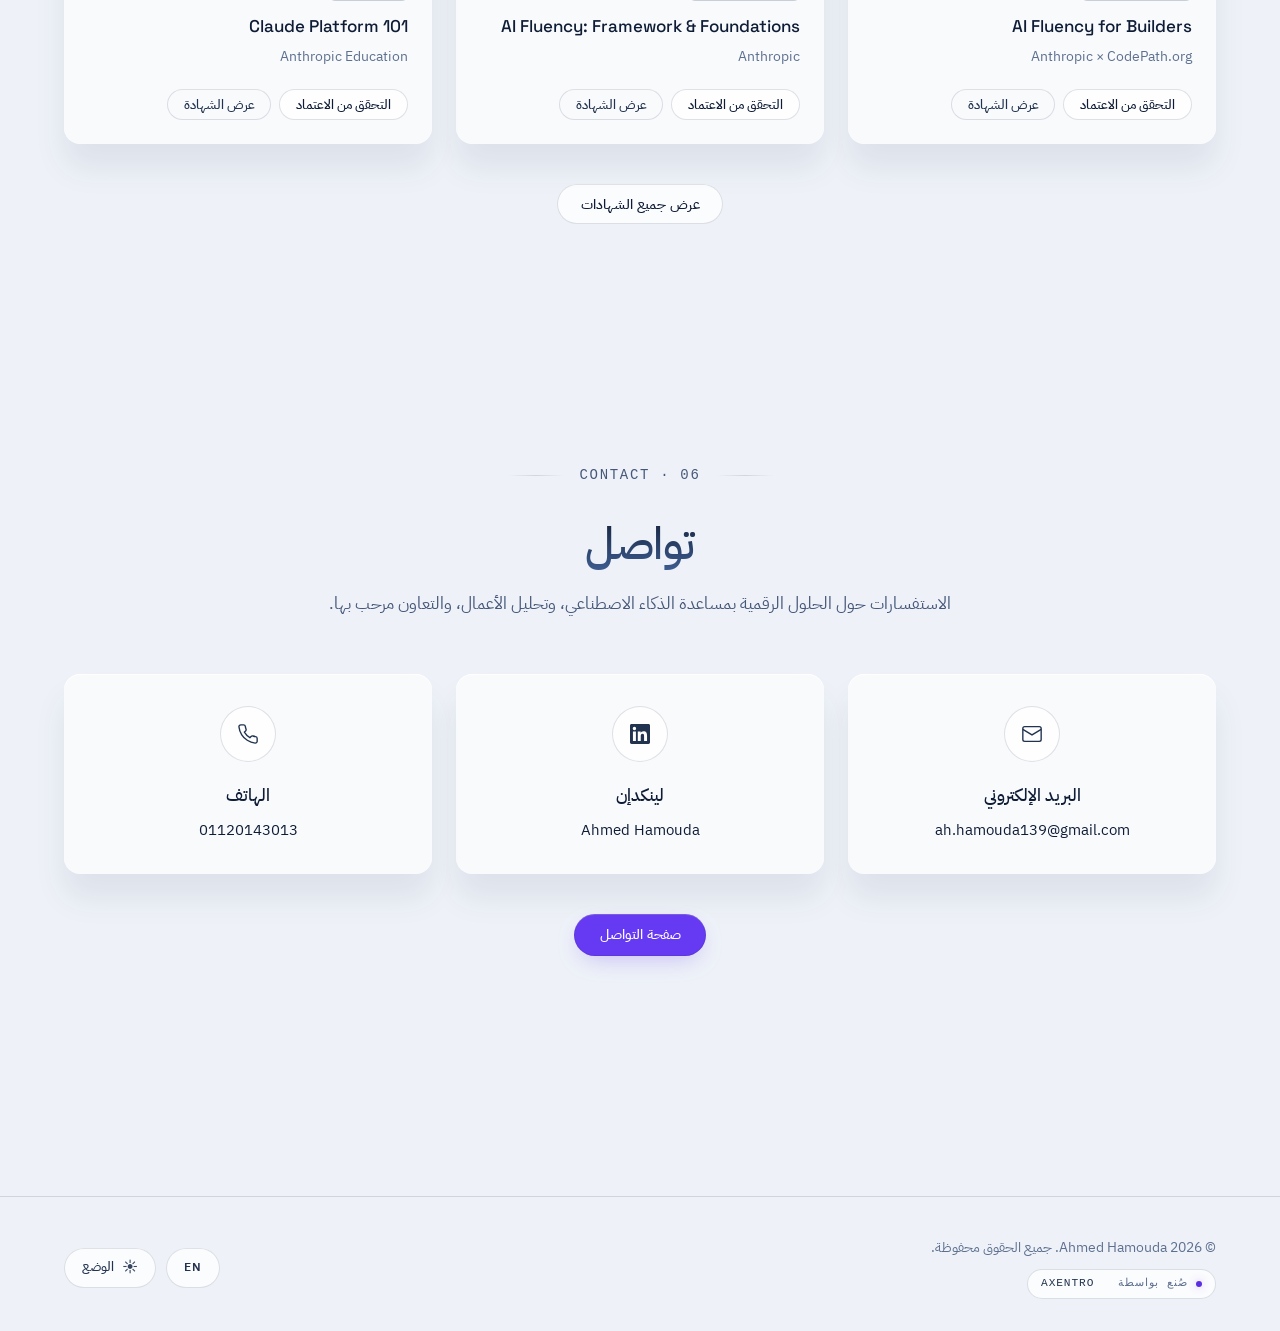
==== commit d96f7815: "Update terminal output in index.html" ====
--- a/index.html
+++ b/index.html
@@ -132,18 +132,21 @@
                     </a>
                 </div>
 
-                <div class="terminal" aria-hidden="true">
+                   <div class="terminal" aria-hidden="true">
                     <div class="terminal-bar">
                         <span class="t-dot"></span><span class="t-dot"></span><span class="t-dot"></span>
                         <span class="t-title">ahmed@axentro:~</span>
                     </div>
                     <div class="terminal-body">
                         <p class="t-line"><span class="t-prompt">$</span>whoami</p>
-                        <p class="t-out">ahmed_hamouda — senior_collection_specialist</p>
-                        <p class="t-line"><span class="t-prompt">$</span>cat focus.txt</p>
-                        <p class="t-out">business needs → usable digital solutions</p>
-                        <p class="t-line"><span class="t-prompt">$</span>vibe --code --ship</p>
-                        <p class="t-out"><span class="t-check">✓</span> 10+ yrs business ops · <span class="t-check">✓</span> 7 AI certifications · <span class="t-check">✓</span> always shipping</p>
+                        <p class="t-out">ahmed_hamouda</p>
+                        <p class="t-line"><span class="t-prompt">$</span>cat mission.txt</p>
+                        <p class="t-out">business needs in,</p>
+                        <p class="t-out">digital solutions out</p>
+                        <p class="t-line"><span class="t-prompt">$</span>axentro --status</p>
+                        <p class="t-out"><span class="t-check">✓</span> 10+ years in business operations</p>
+                        <p class="t-out"><span class="t-check">✓</span> 7 AI certifications — Anthropic</p>
+                        <p class="t-out"><span class="t-check">✓</span> open to new opportunities</p>
                         <p class="t-line"><span class="t-prompt">$</span><span class="t-cursor"></span></p>
                     </div>
                 </div>
--- a/assets/css/main.css
+++ b/assets/css/main.css
@@ -1,13 +1,11 @@
 /* ============================================================
    AHMED HAMOUDA — PORTFOLIO
-   Design System v2: "Terminal Glass"
-   Frosted-glass midnight × developer identity
-   Dark-first · Blueprint grid · Terminal accents · One violet
+   Design System v3: "Terminal Glass"
+   Dark-first · Blueprint grid · No hard borders · One violet
    ============================================================ */
 
 /* ============ TOKENS ============ */
 :root {
-    /* Colors — dark (default) */
     --bg: #05060f;
     --bg-elevated: rgba(5, 6, 15, 0.97);
     --menu-bg: rgba(7, 8, 20, 0.97);
@@ -34,7 +32,6 @@
     --gradient-heading: linear-gradient(180deg, #d8ecf8 0%, #98c0ef 100%);
     --gradient-spotlight: conic-gradient(at 50% -5%, transparent 45%, rgba(124, 145, 182, 0.3) 49%, rgba(124, 145, 182, 0.5) 50%, rgba(124, 145, 182, 0.3) 51%, transparent 55%);
 
-    /* Elevation — inset frost + dark halo */
     --shadow-card: inset 0 1px 1px rgba(199, 211, 234, 0.12),
                    inset 0 24px 48px rgba(199, 211, 234, 0.05),
                    0 24px 32px rgba(6, 6, 14, 0.7);
@@ -44,23 +41,19 @@
     --shadow-btn: inset 0 0 0 1px var(--hairline);
     --btn-top-light: inset 0 1px 0 rgba(216, 236, 248, 0.10);
 
-    /* Typography */
     --font-body: 'Inter', 'IBM Plex Sans Arabic', ui-sans-serif, system-ui, sans-serif;
     --font-display: 'Space Grotesk', 'IBM Plex Sans Arabic', ui-sans-serif, system-ui, sans-serif;
     --font-mono: 'JetBrains Mono', ui-monospace, 'Courier New', monospace;
     --font-ar: 'IBM Plex Sans Arabic', 'Inter', sans-serif;
 
-    /* Shape */
     --radius-card: 16px;
     --radius-input: 6px;
     --radius-badge: 6px;
     --radius-pill: 999px;
 
-    /* Layout */
     --container-width: 1200px;
     --section-space: clamp(5rem, 10vw, 7.5rem);
 
-    /* Motion */
     --ease-out: cubic-bezier(0.16, 1, 0.3, 1);
     --t-fast: 0.25s var(--ease-out);
     --t-base: 0.4s var(--ease-out);
@@ -70,7 +63,6 @@
     --z-modal: 2000;
 }
 
-/* Light theme — secondary */
 [data-theme="light"] {
     --bg: #eef2f8;
     --bg-elevated: rgba(255, 255, 255, 0.97);
@@ -168,30 +160,27 @@
 
 .section { padding-block: var(--section-space); position: relative; }
 
-/* ============ EYEBROW — TERMINAL PROMPT (global) ============ */
+/* ============ EYEBROW — clean fading lines (no symbols) ============ */
 .eyebrow {
     display: flex;
-    align-items: baseline;
+    align-items: center;
     justify-content: center;
-    gap: 0.5rem;
+    gap: 1rem;
     font-family: var(--font-mono);
-    font-size: 15px;
+    font-size: 0.875rem;
     font-weight: 400;
-    letter-spacing: 0.08em;
+    letter-spacing: 0.12em;
     text-transform: uppercase;
     color: var(--text-muted);
     margin-bottom: 2rem;
     font-variant-numeric: tabular-nums;
 }
-.eyebrow::before {
-    content: '$';
-    color: var(--accent-soft);
-    font-weight: 500;
-}
-.eyebrow::after {
-    content: '_';
-    color: var(--accent-soft);
-    animation: blink 1.2s step-end infinite;
+.eyebrow::before, .eyebrow::after {
+    content: '';
+    height: 1px;
+    width: clamp(28px, 7vw, 56px);
+    flex-shrink: 0;
+    background: linear-gradient(90deg, transparent, var(--hairline), transparent);
 }
 
 /* ============ SECTION HEADERS ============ */
@@ -230,7 +219,7 @@
     color: var(--text-heading);
 }
 
-/* ============ BUTTONS v2 — UNIFIED ============ */
+/* ============ BUTTONS — UNIFIED ============ */
 .btn {
     display: inline-flex;
     align-items: center;
@@ -254,11 +243,7 @@
 
 .btn-sm { padding: 0.5rem 1.05rem; font-size: 0.8125rem; }
 
-/* Ghost — default interactive surface */
-.btn-ghost {
-    background: var(--glass-btn);
-    color: var(--text-invert);
-}
+.btn-ghost { background: var(--glass-btn); color: var(--text-invert); }
 .btn-ghost:hover {
     background: var(--glass-btn-hover);
     color: var(--text-invert);
@@ -267,18 +252,13 @@
 [data-theme="light"] .btn-ghost { color: var(--text-heading); }
 [data-theme="light"] .btn-ghost:hover { color: #0e1c36; }
 
-/* Outlined — transparent secondary */
-.btn-outline {
-    background: transparent;
-    color: var(--text-body);
-}
+.btn-outline { background: transparent; color: var(--text-body); }
 .btn-outline:hover {
     background: var(--glass-strong);
     color: var(--text-heading);
     transform: translateY(-1px);
 }
 
-/* Violet — the single chromatic CTA */
 .btn-violet {
     background: var(--accent);
     color: var(--text-invert);
@@ -395,6 +375,22 @@
     pointer-events: none;
     z-index: 0;
 }
+/* Ambient halo behind avatar + name */
+.hero::after {
+    content: '';
+    position: absolute;
+    top: 4%;
+    left: 50%;
+    transform: translateX(-50%);
+    width: min(760px, 92vw);
+    height: 460px;
+    background: radial-gradient(ellipse at 50% 30%, rgba(124, 145, 182, 0.13), transparent 65%);
+    pointer-events: none;
+    z-index: 0;
+}
+[data-theme="light"] .hero::after {
+    background: radial-gradient(ellipse at 50% 30%, rgba(61, 92, 143, 0.10), transparent 65%);
+}
 .hero > .container { position: relative; z-index: 1; text-align: center; }
 
 .hero-avatar {
@@ -404,6 +400,7 @@
 }
 
 .avatar-frame {
+    position: relative;
     width: 148px;
     height: 148px;
     border-radius: var(--radius-pill);
@@ -417,13 +414,41 @@
     border-radius: inherit;
     object-fit: cover;
 }
+/* Rotating light ring around avatar */
+.avatar-frame::before {
+    content: '';
+    position: absolute;
+    inset: -4px;
+    border-radius: 999px;
+    background: conic-gradient(from 0deg,
+        transparent 0deg,
+        rgba(216, 236, 248, 0.55) 55deg,
+        transparent 115deg,
+        transparent 245deg,
+        rgba(143, 107, 255, 0.5) 305deg,
+        transparent 360deg);
+    -webkit-mask: radial-gradient(farthest-side, transparent calc(100% - 2.5px), #000 calc(100% - 1.5px));
+    mask: radial-gradient(farthest-side, transparent calc(100% - 2.5px), #000 calc(100% - 1.5px));
+    animation: ring-spin 9s linear infinite;
+    pointer-events: none;
+}
+[data-theme="light"] .avatar-frame::before {
+    background: conic-gradient(from 0deg,
+        transparent 0deg,
+        rgba(61, 92, 143, 0.5) 55deg,
+        transparent 115deg,
+        transparent 245deg,
+        rgba(91, 47, 224, 0.45) 305deg,
+        transparent 360deg);
+}
+@keyframes ring-spin { to { transform: rotate(360deg); } }
 
 .float-chip {
     position: absolute;
     display: inline-flex;
     align-items: center;
     gap: 0.4rem;
-    padding: 0.4rem 0.85rem;
+    padding: 0.45rem 0.9rem;
     border-radius: var(--radius-pill);
     background: var(--bg-elevated);
     box-shadow: var(--shadow-float);
@@ -504,7 +529,7 @@
 }
 .hero-ctas.center { margin-top: 2.5rem; margin-bottom: 0; }
 
-/* ============ TERMINAL — IDENTITY ANCHOR ============ */
+/* ============ TERMINAL ============ */
 .terminal {
     max-width: 680px;
     margin: 2.75rem auto 0;
@@ -543,6 +568,7 @@
     font-family: var(--font-mono);
     font-size: 0.8125rem;
     line-height: 2.05;
+    box-shadow: inset 0 1px 0 rgba(216, 236, 248, 0.05);
 }
 .t-line { color: var(--text-body); }
 .t-prompt { color: var(--accent-soft); font-weight: 500; margin-inline-end: 0.5rem; }
@@ -581,11 +607,41 @@
     transition: transform var(--t-fast), box-shadow var(--t-fast);
 }
 .path-step:hover { transform: translateY(-2px); }
-.path-step.highlight { background: var(--luminous); color: var(--text-invert); }
-[data-theme="light"] .path-step.highlight { color: var(--text-heading); }
-
-.path-arrow { color: var(--text-helper); font-size: 1.25rem; }
-[dir="rtl"] .path-arrow { transform: scaleX(-1); }
+.path-step.highlight {
+    background: rgba(102, 58, 243, 0.16);
+    color: var(--text-heading);
+    box-shadow: inset 0 0 0 1px rgba(143, 107, 255, 0.25),
+                0 8px 24px -8px rgba(102, 58, 243, 0.3);
+}
+[data-theme="light"] .path-step.highlight {
+    background: rgba(102, 58, 243, 0.10);
+    color: #3d2a8f;
+}
+
+/* Arrow chip — SVG icon inside glass circle (replaces → text) */
+.path-arrow {
+    display: inline-flex;
+    font-size: 0;
+    color: transparent;
+}
+.path-arrow::before {
+    content: '';
+    width: 30px;
+    height: 30px;
+    border-radius: var(--radius-pill);
+    background-color: var(--glass-btn);
+    background-image: url("data:image/svg+xml,%3Csvg xmlns='http://www.w3.org/2000/svg' viewBox='0 0 24 24' fill='none' stroke='%23d1e4fa' stroke-width='2.2' stroke-linecap='round' stroke-linejoin='round'%3E%3Cpath d='M5 12h14'/%3E%3Cpath d='m13 6 6 6-6 6'/%3E%3C/svg%3E");
+    background-repeat: no-repeat;
+    background-position: center;
+    background-size: 13px 13px;
+    box-shadow: var(--shadow-btn), var(--btn-top-light);
+    transition: background-color var(--t-fast), transform var(--t-fast);
+}
+[data-theme="light"] .path-arrow::before {
+    background-image: url("data:image/svg+xml,%3Csvg xmlns='http://www.w3.org/2000/svg' viewBox='0 0 24 24' fill='none' stroke='%2322334f' stroke-width='2.2' stroke-linecap='round' stroke-linejoin='round'%3E%3Cpath d='M5 12h14'/%3E%3Cpath d='m13 6 6 6-6 6'/%3E%3C/svg%3E");
+}
+[dir="rtl"] .path-arrow::before { transform: scaleX(-1); }
+.profile-path:hover .path-arrow::before { background-color: var(--glass-btn-hover); }
 
 /* ============ GLASS CARDS ============ */
 .glass-card {
@@ -594,7 +650,10 @@
     box-shadow: var(--shadow-card);
     transition: transform var(--t-base), box-shadow var(--t-base);
 }
-.glass-card:hover { transform: translateY(-3px); }
+.glass-card:hover {
+    transform: translateY(-3px);
+    box-shadow: var(--shadow-card), 0 0 0 1px rgba(186, 215, 247, 0.06);
+}
 
 .track-card { padding: 2rem; margin-bottom: 1rem; text-align: start; }
 .track-card h3 {
@@ -1014,9 +1073,43 @@
     gap: 1rem;
 }
 .footer-inner p { color: var(--text-helper); font-size: 0.875rem; }
-.footer-controls { display: flex; gap: 1rem; align-items: center; }
-.footer-controls .btn-link { color: var(--text-helper); }
-.footer-controls .btn-link:hover { color: var(--text-heading); }
+
+.footer-controls {
+    display: flex;
+    gap: 0.625rem;
+    align-items: center;
+}
+/* Footer toggles — real pill buttons, same language as header buttons */
+.footer-controls .btn-link {
+    display: inline-flex;
+    align-items: center;
+    gap: 0.45rem;
+    min-height: 40px;
+    padding: 0.55rem 1.15rem;
+    border-radius: var(--radius-pill);
+    background: var(--glass-btn);
+    box-shadow: var(--shadow-btn), var(--btn-top-light);
+    text-decoration: none;
+    font-size: 0.8125rem;
+    font-weight: 500;
+    color: var(--text-body);
+    transition: background-color var(--t-fast), color var(--t-fast), transform var(--t-fast);
+}
+.footer-controls .btn-link:hover {
+    background: var(--glass-btn-hover);
+    color: var(--text-heading);
+    transform: translateY(-1px);
+}
+/* Sun / moon glyph on the theme button, follows current theme */
+.footer-controls .theme-switch::before {
+    content: "\263E\FE0E"; /* moon */
+    font-size: 0.95rem;
+    line-height: 1;
+    opacity: 0.9;
+}
+[data-theme="light"] .footer-controls .theme-switch::before {
+    content: "\2600\FE0E"; /* sun, text presentation */
+}
 
 /* ============ MODAL ============ */
 .modal { position: fixed; inset: 0; display: flex; align-items: center; justify-content: center; z-index: var(--z-modal); }
@@ -1127,11 +1220,19 @@
 @media (max-width: 560px) {
     .container { padding-inline: 1.25rem; }
     .site-header { padding: 0.75rem 1rem; }
-    .eyebrow { font-size: 0.8125rem; gap: 0.4rem; }
-    .float-chip { font-size: 0.6875rem; padding: 0.3rem 0.7rem; }
-    .chip-1 { inset-inline-start: -2rem; top: -0.75rem; }
-    .chip-2 { inset-inline-start: -2.25rem; }
-    .chip-3 { inset-inline-end: -2rem; }
+    .eyebrow { font-size: 0.75rem; gap: 0.5rem; }
+    .eyebrow::before, .eyebrow::after { width: 24px; }
+
+    /* Avatar + chips stack cleanly on small screens */
+    .hero-avatar {
+        width: auto;
+        display: flex;
+        flex-direction: column;
+        align-items: center;
+        gap: 0.7rem;
+    }
+    .float-chip { position: static; animation: none; }
+
     .path-step { width: 100%; text-align: center; }
     .path-arrow { display: none; }
     .profile-path { flex-direction: column; }
@@ -1165,7 +1266,7 @@
     align-items: center;
     justify-content: center;
     flex-wrap: wrap;
-    gap: 0.5rem;
+    gap: 0.625rem;
     font-size: 0.8125rem;
     color: var(--text-helper);
     list-style: none;
@@ -1178,8 +1279,23 @@
 }
 .breadcrumb-item a:hover { color: var(--text-heading); background: var(--glass-strong); }
 .breadcrumb-item.active a { color: var(--text-muted); background: var(--glass-strong); box-shadow: var(--shadow-btn); }
-.breadcrumb-separator { color: var(--text-helper); opacity: 0.55; }
-[dir="rtl"] .breadcrumb-separator { transform: scaleX(-1); }
+
+/* Chevron separator — clean CSS chevron (replaces → text) */
+.breadcrumb-separator {
+    display: inline-flex;
+    font-size: 0;
+    color: transparent;
+}
+.breadcrumb-separator::before {
+    content: '';
+    width: 7px;
+    height: 7px;
+    border-top: 1.5px solid var(--text-helper);
+    border-right: 1.5px solid var(--text-helper);
+    transform: rotate(45deg);
+    opacity: 0.7;
+}
+[dir="rtl"] .breadcrumb-separator::before { transform: rotate(225deg); }
 
 .footer-brand { display: flex; flex-direction: column; align-items: flex-start; gap: 0.625rem; }
 .footer-copy { color: var(--text-helper); font-size: 0.875rem; }
@@ -1237,3 +1353,24 @@
     color: transparent;
     margin-bottom: 1.5rem;
 }
+
+/* ============================================================
+   TERMINAL v2 — modern prompt chevron (replaces "$")
+   Pure CSS — no HTML changes needed
+   ============================================================ */
+
+/* Terminal always reads left-to-right — like real terminals */
+.terminal { direction: ltr; text-align: left; }
+
+/* Replace "$" with the modern ❯ chevron (zsh / starship style) */
+.t-prompt {
+    font-size: 0;              /* hides the "$" text itself */
+    margin-inline-end: 0.7rem;
+}
+.t-prompt::before {
+    content: '\276F';          /* ❯ */
+    font-size: 0.8125rem;
+    font-weight: 500;
+    color: var(--accent-soft);
+    text-shadow: 0 0 10px rgba(143, 107, 255, 0.45);
+}
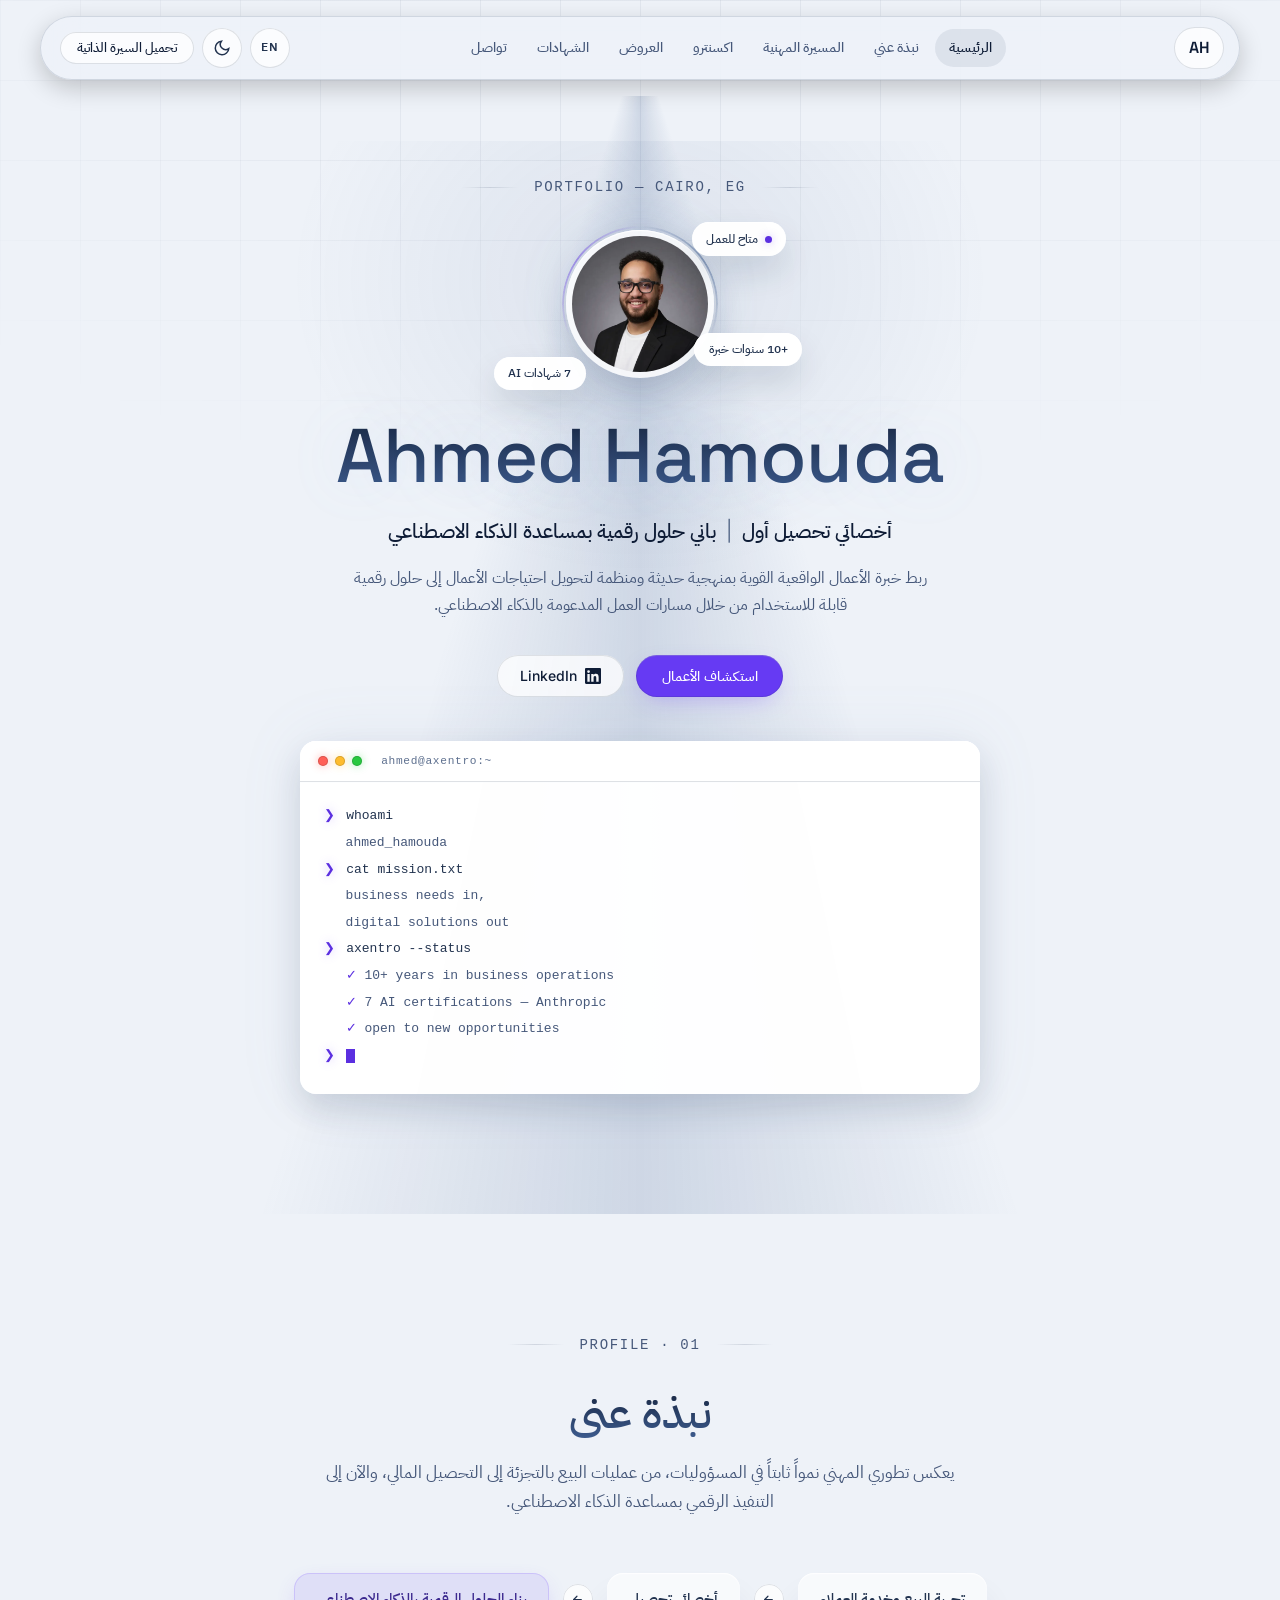
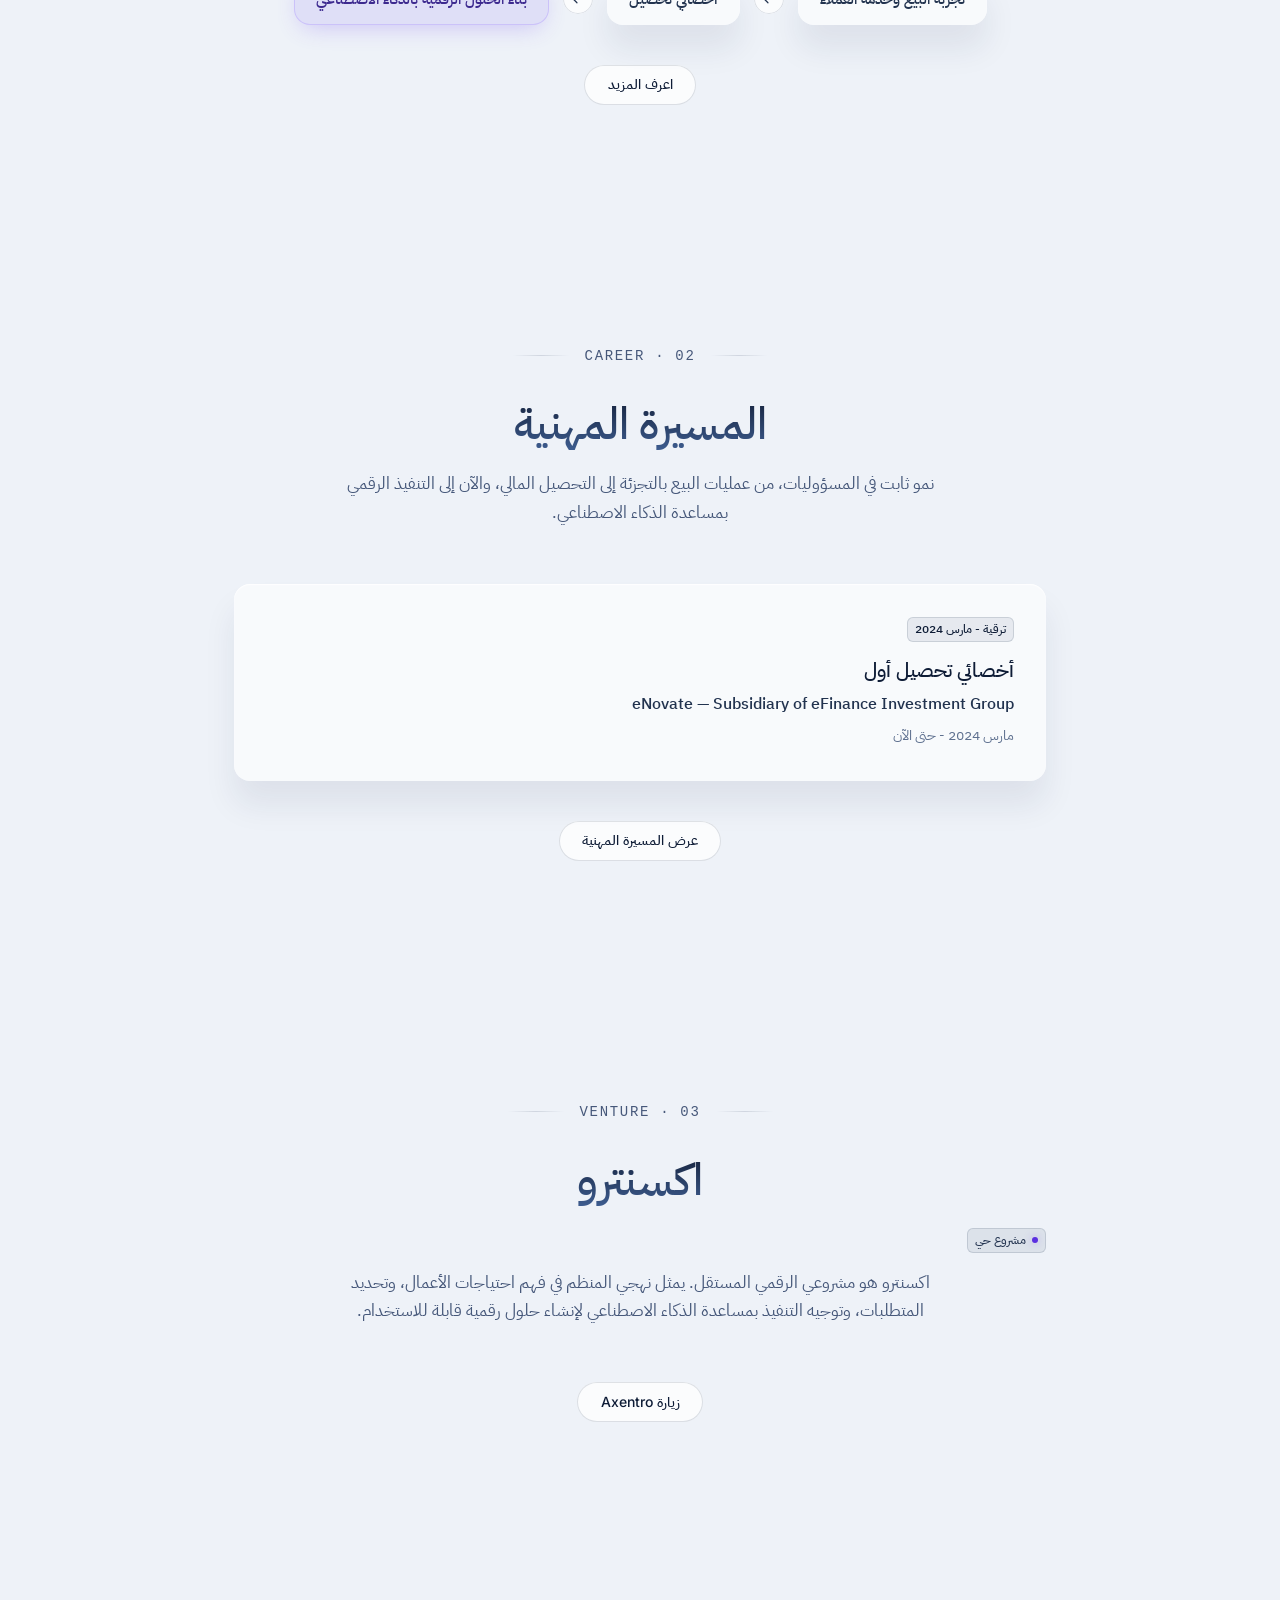
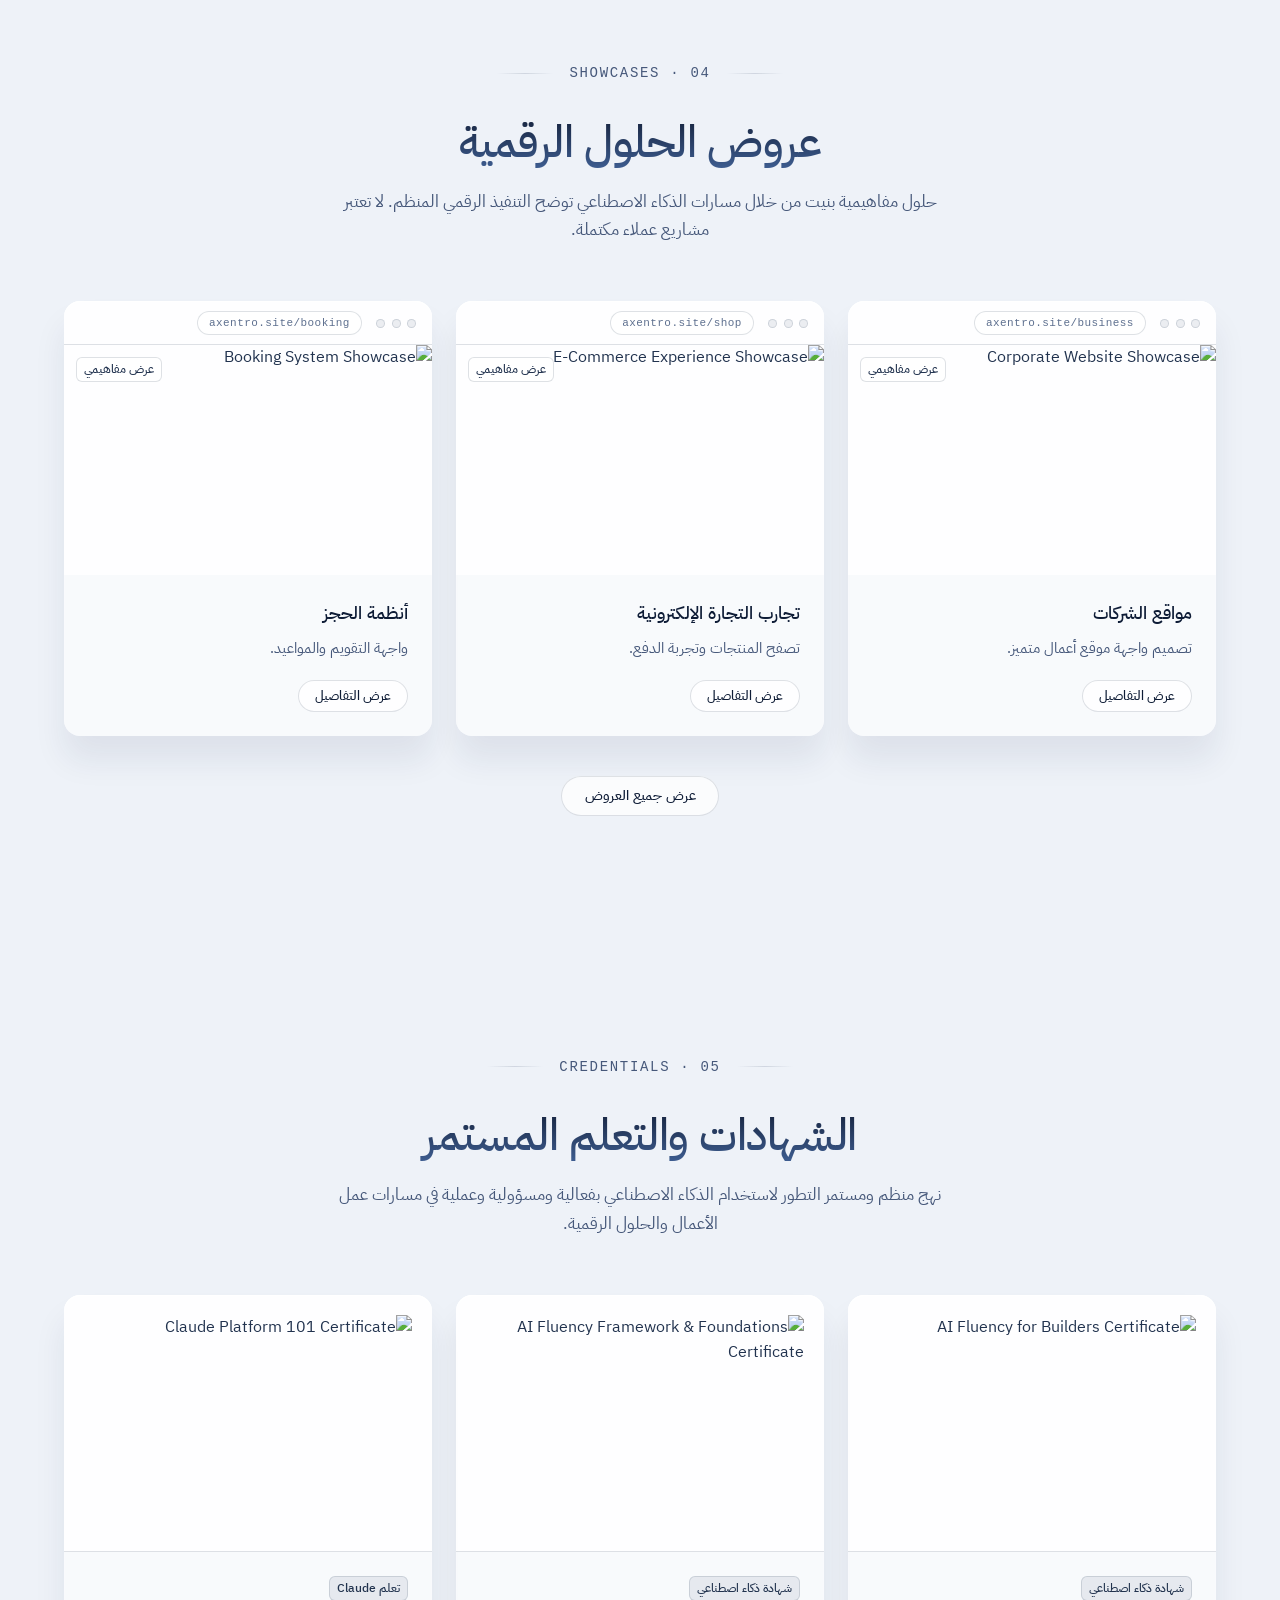
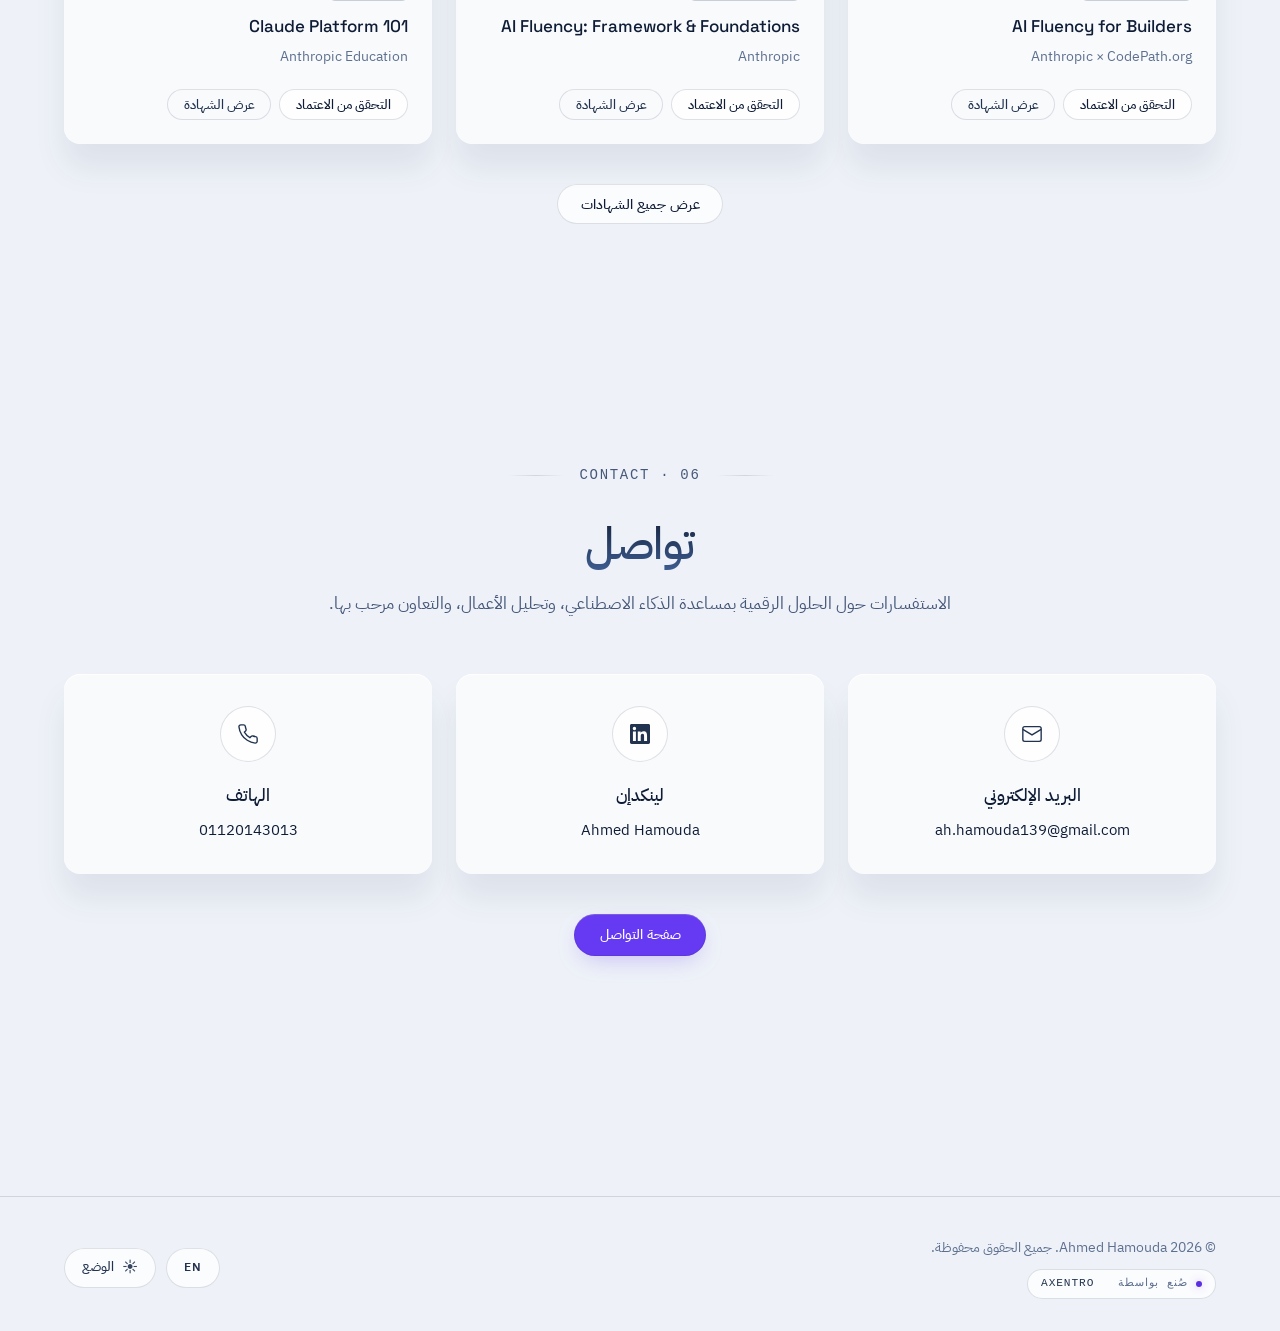
==== commit 3ec388d8: "Update LinkedIn profile links in index.html" ====
--- a/index.html
+++ b/index.html
@@ -47,7 +47,7 @@
           "telephone": "+201120143013",
           "address": { "@type": "PostalAddress", "addressLocality": "Cairo", "addressCountry": "EG" },
           "url": "https://ahmed-hamouda-portfolio.pages.dev",
-          "sameAs": ["https://www.linkedin.com/in/ahmed-hamouda-6505051a5/", "https://axentro.site/"]
+          "sameAs": ["https://www.linkedin.com/in/ah-hamouda/", "https://axentro.site/"]
         },
         { "@type": "WebSite", "name": "Ahmed Hamouda Portfolio", "url": "https://ahmed-hamouda-portfolio.pages.dev" },
         {
@@ -126,7 +126,7 @@
 
                 <div class="hero-ctas">
                     <a href="showcases.html" class="btn btn-violet" data-i18n="cta_explore">Explore Work</a>
-                    <a href="https://www.linkedin.com/in/ahmed-hamouda-6505051a5/" target="_blank" rel="noopener noreferrer" class="btn btn-ghost">
+                    <a href="https://www.linkedin.com/in/ah-hamouda/" target="_blank" rel="noopener noreferrer" class="btn btn-ghost">
                         <svg xmlns="http://www.w3.org/2000/svg" viewBox="0 0 24 24" fill="currentColor" width="16" height="16" aria-hidden="true" focusable="false"><path d="M20.45 20.45h-3.56v-5.57c0-1.33-.03-3.04-1.85-3.04-1.85 0-2.14 1.45-2.14 2.94v5.67H9.34V8.99h3.42v1.57h.05c.48-.9 1.64-1.85 3.37-1.85 3.6 0 4.27 2.37 4.27 5.46v6.28zM5.32 7.42a2.06 2.06 0 1 1 0-4.12 2.06 2.06 0 0 1 0 4.12zM7.1 20.45H3.54V8.99H7.1v11.46zM22.23 0H1.77C.79 0 0 .77 0 1.73v20.54C0 23.23.79 24 1.77 24h20.46c.98 0 1.77-.77 1.77-1.73V1.73C24 .77 23.21 0 22.23 0z"/></svg>
                         <span>LinkedIn</span>
                     </a>
@@ -361,7 +361,7 @@
                             <svg xmlns="http://www.w3.org/2000/svg" viewBox="0 0 24 24" fill="currentColor" width="20" height="20"><path d="M20.45 20.45h-3.56v-5.57c0-1.33-.03-3.04-1.85-3.04-1.85 0-2.14 1.45-2.14 2.94v5.67H9.34V8.99h3.42v1.57h.05c.48-.9 1.64-1.85 3.37-1.85 3.6 0 4.27 2.37 4.27 5.46v6.28zM5.32 7.42a2.06 2.06 0 1 1 0-4.12 2.06 2.06 0 0 1 0 4.12zM7.1 20.45H3.54V8.99H7.1v11.46zM22.23 0H1.77C.79 0 0 .77 0 1.73v20.54C0 23.23.79 24 1.77 24h20.46c.98 0 1.77-.77 1.77-1.73V1.73C24 .77 23.21 0 22.23 0z"/></svg>
                         </span>
                         <h3 data-i18n="linkedin_label">LinkedIn</h3>
-                        <p><a href="https://www.linkedin.com/in/ahmed-hamouda-6505051a5/" target="_blank" rel="noopener noreferrer">Ahmed Hamouda</a></p>
+                        <p><a href="https://www.linkedin.com/in/ah-hamouda/" target="_blank" rel="noopener noreferrer">Ahmed Hamouda</a></p>
                     </div>
                     <div class="cap-card glass-card">
                         <span class="icon-tile" aria-hidden="true">
--- a/assets/css/main.css
+++ b/assets/css/main.css
@@ -1374,3 +1374,62 @@
     color: var(--accent-soft);
     text-shadow: 0 0 10px rgba(143, 107, 255, 0.45);
 }
+
+/* ============================================================
+   TERMINAL v3 — macOS traffic-light dots
+   ============================================================ */
+.t-dot:nth-child(1) {
+    background: #ff5f57; /* red — close */
+    box-shadow: inset 0 0 0 1px rgba(0, 0, 0, 0.15), 0 0 8px rgba(255, 95, 87, 0.45);
+}
+.t-dot:nth-child(2) {
+    background: #febc2e; /* yellow — minimize */
+    box-shadow: inset 0 0 0 1px rgba(0, 0, 0, 0.15), 0 0 8px rgba(254, 188, 46, 0.4);
+}
+.t-dot:nth-child(3) {
+    background: #28c840; /* green — maximize */
+    box-shadow: inset 0 0 0 1px rgba(0, 0, 0, 0.15), 0 0 8px rgba(40, 200, 64, 0.4);
+}
+
+/* Real macOS behavior — symbols appear when hovering the bar */
+.terminal-bar:hover .t-dot:nth-child(1)::after,
+.terminal-bar:hover .t-dot:nth-child(2)::after,
+.terminal-bar:hover .t-dot:nth-child(3)::after {
+    content: '';
+}
+
+/* ============================================================
+   HEADER CV — compact "CV ⬇" pill on smaller screens
+   ============================================================ */
+@media (max-width: 1024px) {
+    .header-cv {
+        display: inline-flex;      /* overrides the old display:none */
+        gap: 0.3rem;
+        padding: 0 0.9rem;
+        min-height: 40px;
+        align-items: center;
+        font-size: 0;              /* hides the long translated label visually */
+    }
+    /* Universal "CV" label — recognized in both languages */
+    .header-cv::before {
+        content: 'CV';
+        font-size: 0.8125rem;
+        font-weight: 600;
+        letter-spacing: 0.03em;
+        line-height: 1;
+    }
+    /* Small download arrow beside it */
+    .header-cv::after {
+        content: '';
+        width: 13px;
+        height: 13px;
+        flex-shrink: 0;
+        background-image: url("data:image/svg+xml,%3Csvg xmlns='http://www.w3.org/2000/svg' viewBox='0 0 24 24' fill='none' stroke='%23d1e4fa' stroke-width='2.4' stroke-linecap='round' stroke-linejoin='round'%3E%3Cpath d='M12 3v12'/%3E%3Cpath d='m7 10 5 5 5-5'/%3E%3Cpath d='M5 21h14'/%3E%3C/svg%3E");
+        background-repeat: no-repeat;
+        background-position: center;
+        background-size: contain;
+    }
+    [data-theme="light"] .header-cv::after {
+        background-image: url("data:image/svg+xml,%3Csvg xmlns='http://www.w3.org/2000/svg' viewBox='0 0 24 24' fill='none' stroke='%2322334f' stroke-width='2.4' stroke-linecap='round' stroke-linejoin='round'%3E%3Cpath d='M12 3v12'/%3E%3Cpath d='m7 10 5 5 5-5'/%3E%3Cpath d='M5 21h14'/%3E%3C/svg%3E");
+    }
+}
